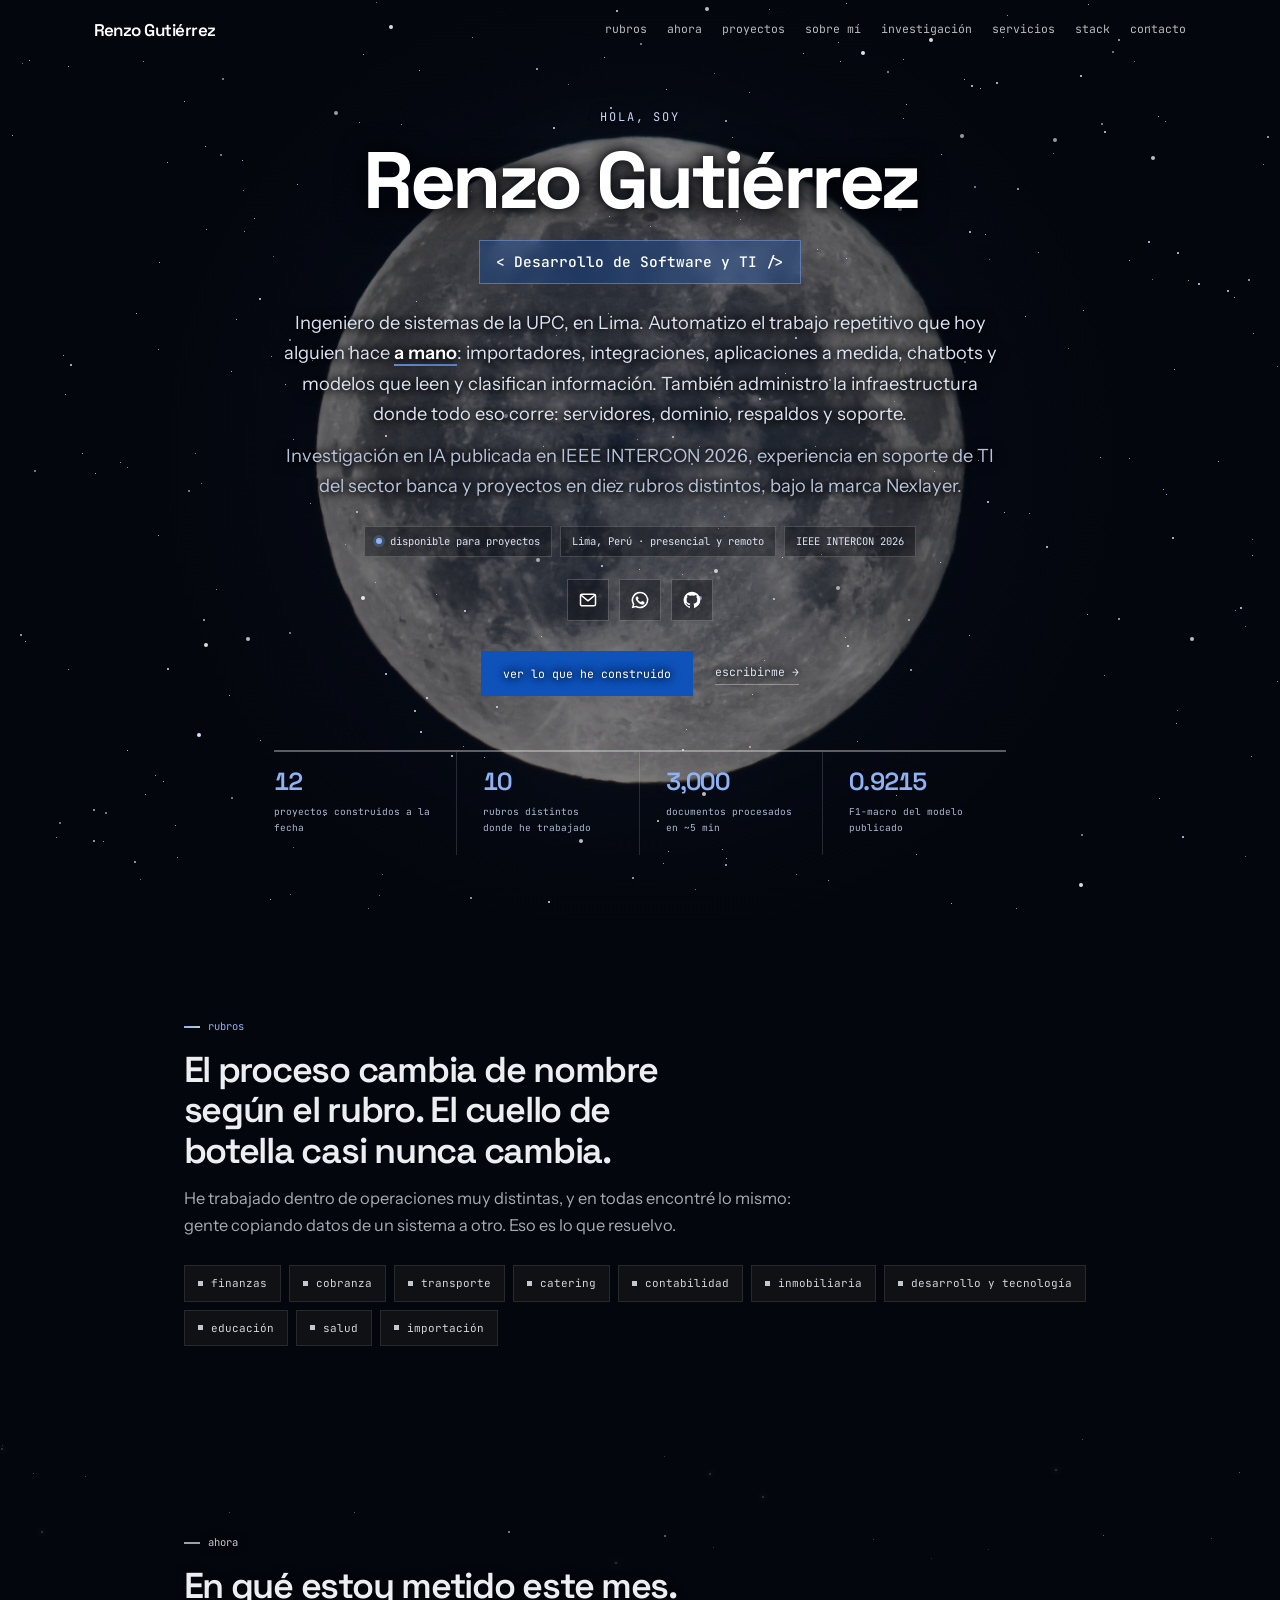
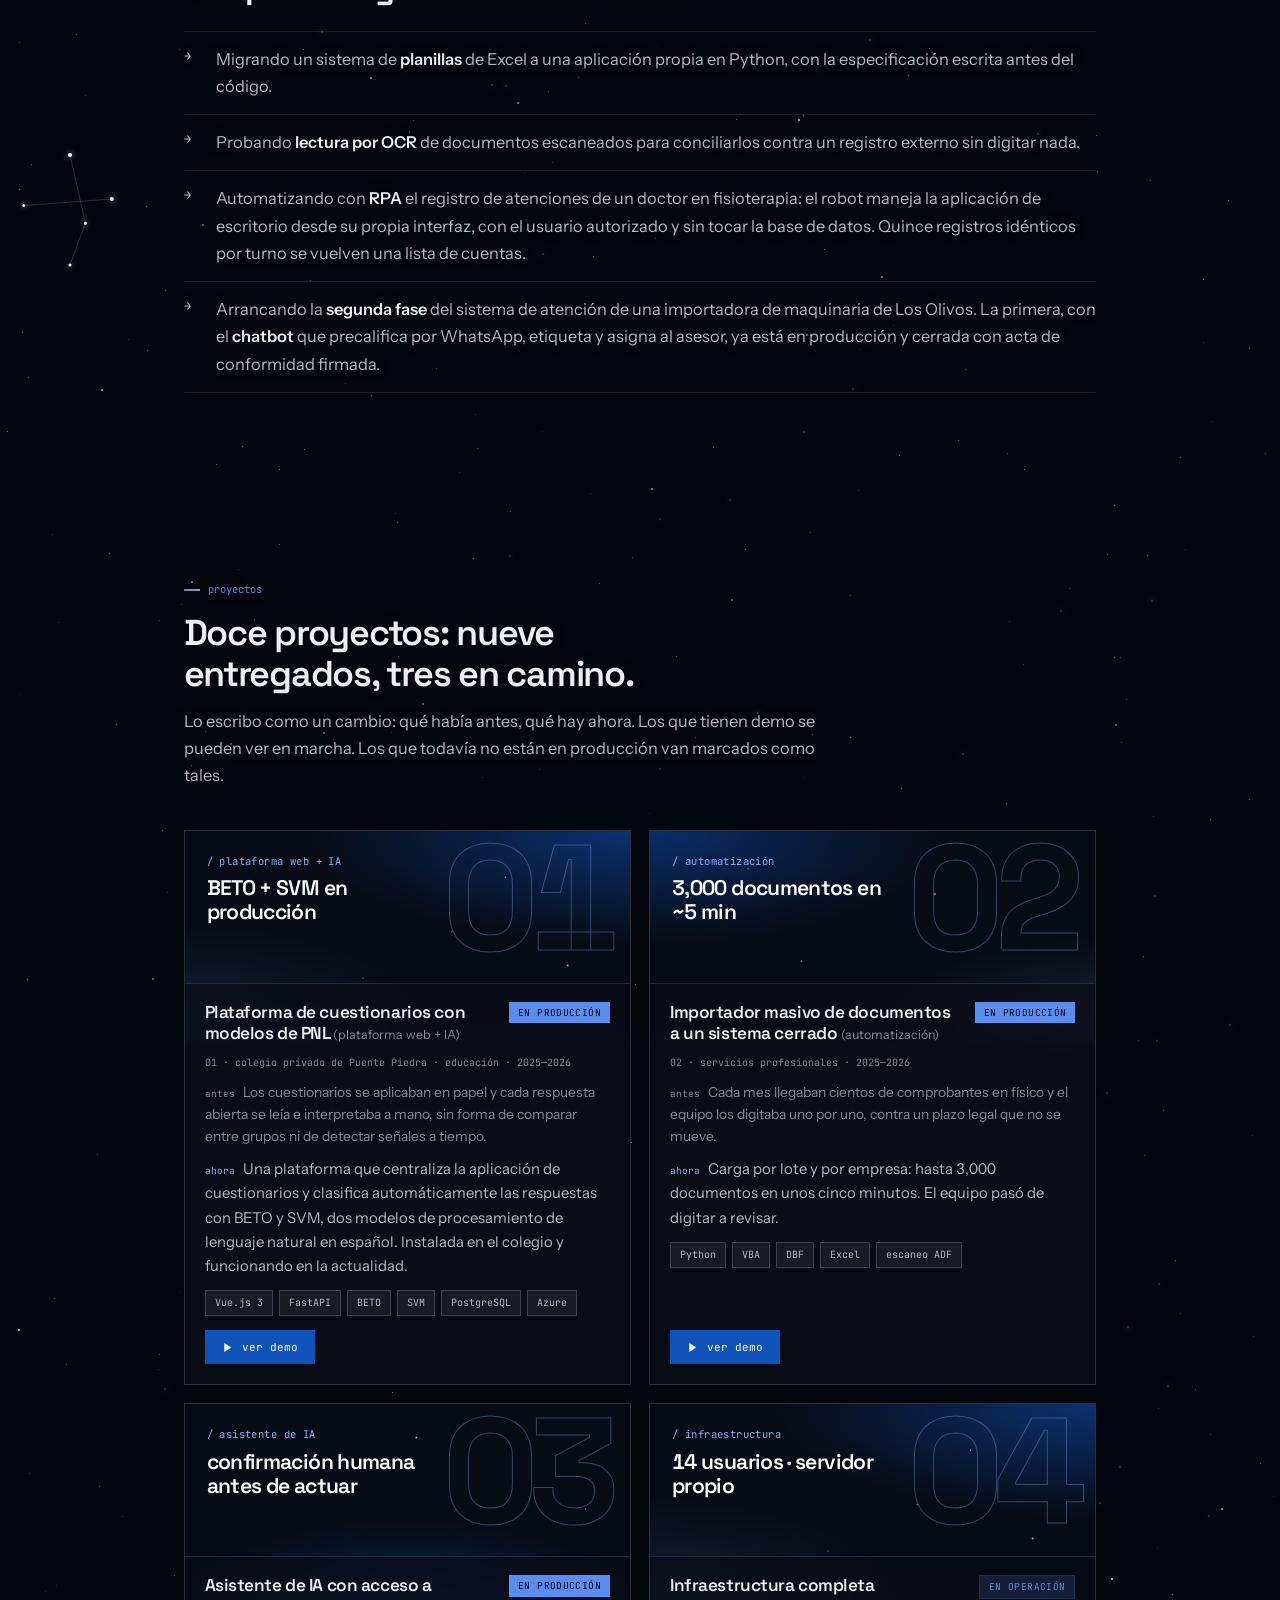
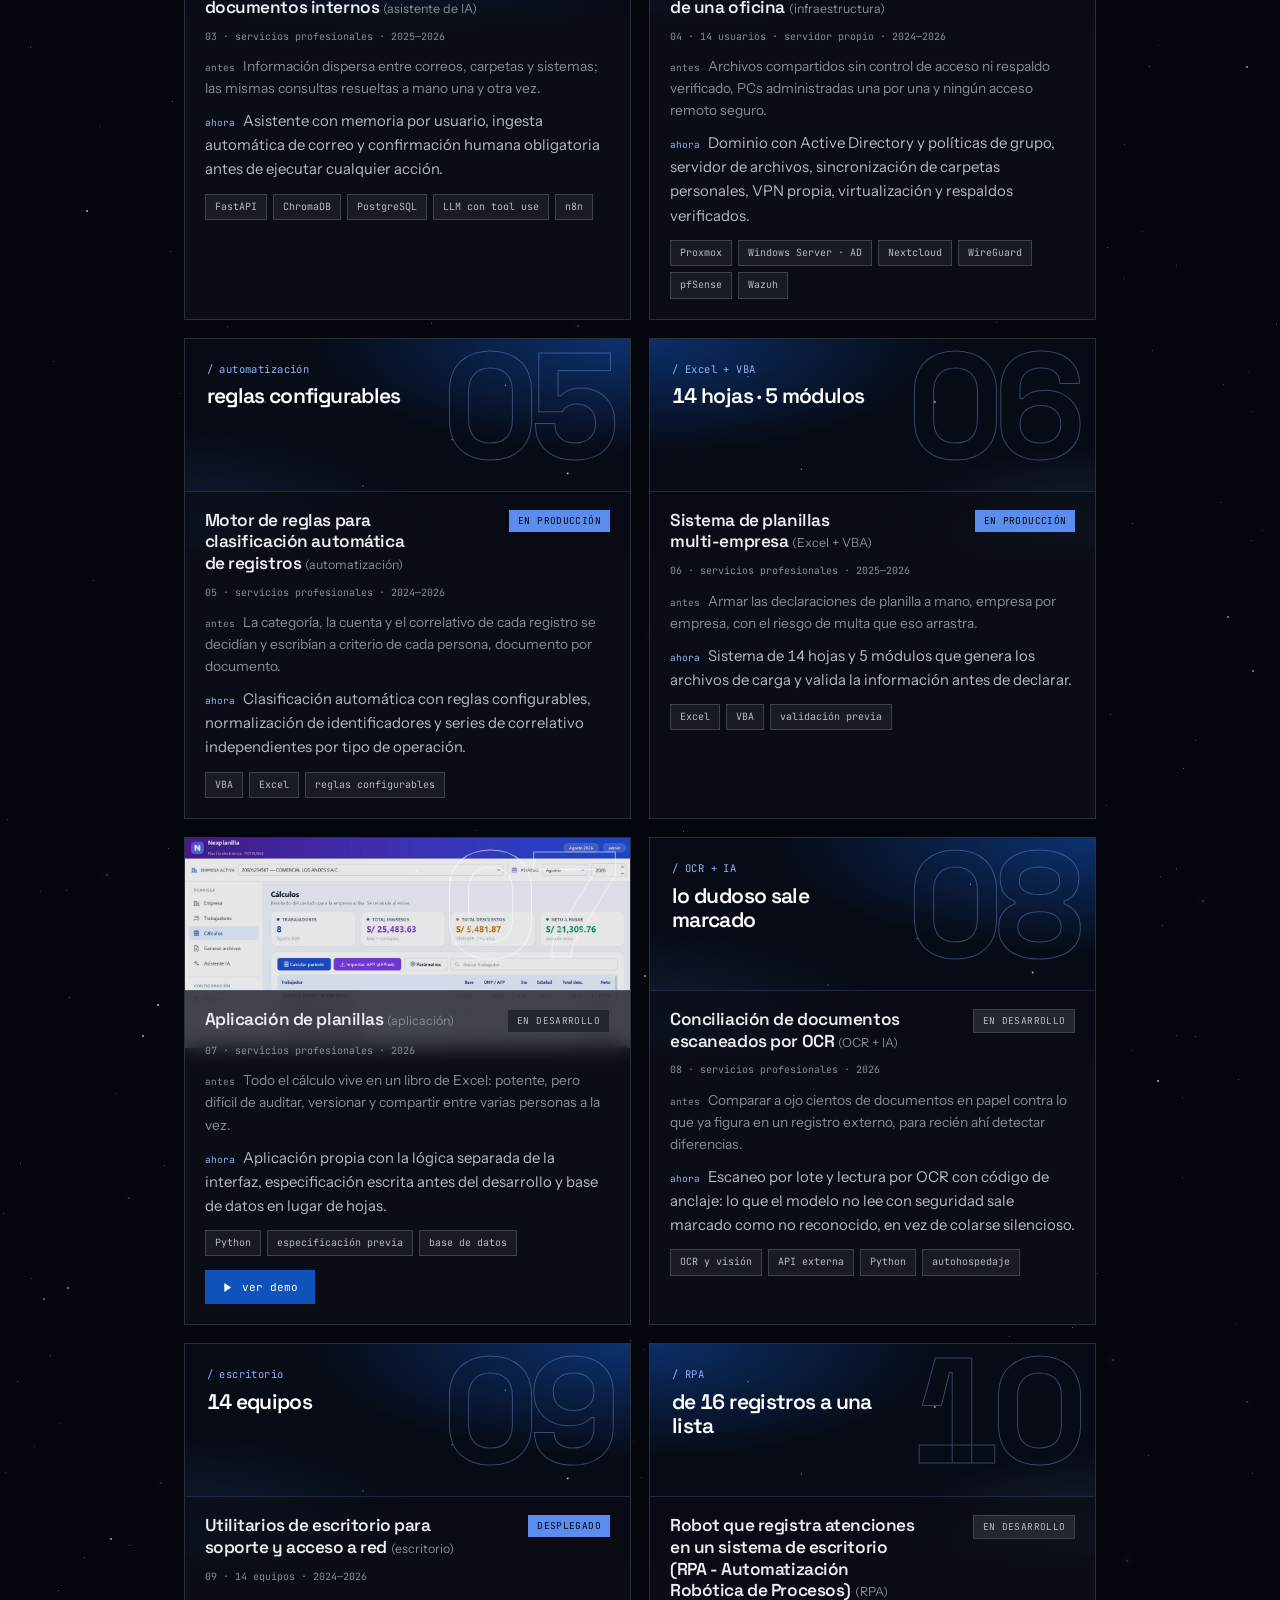
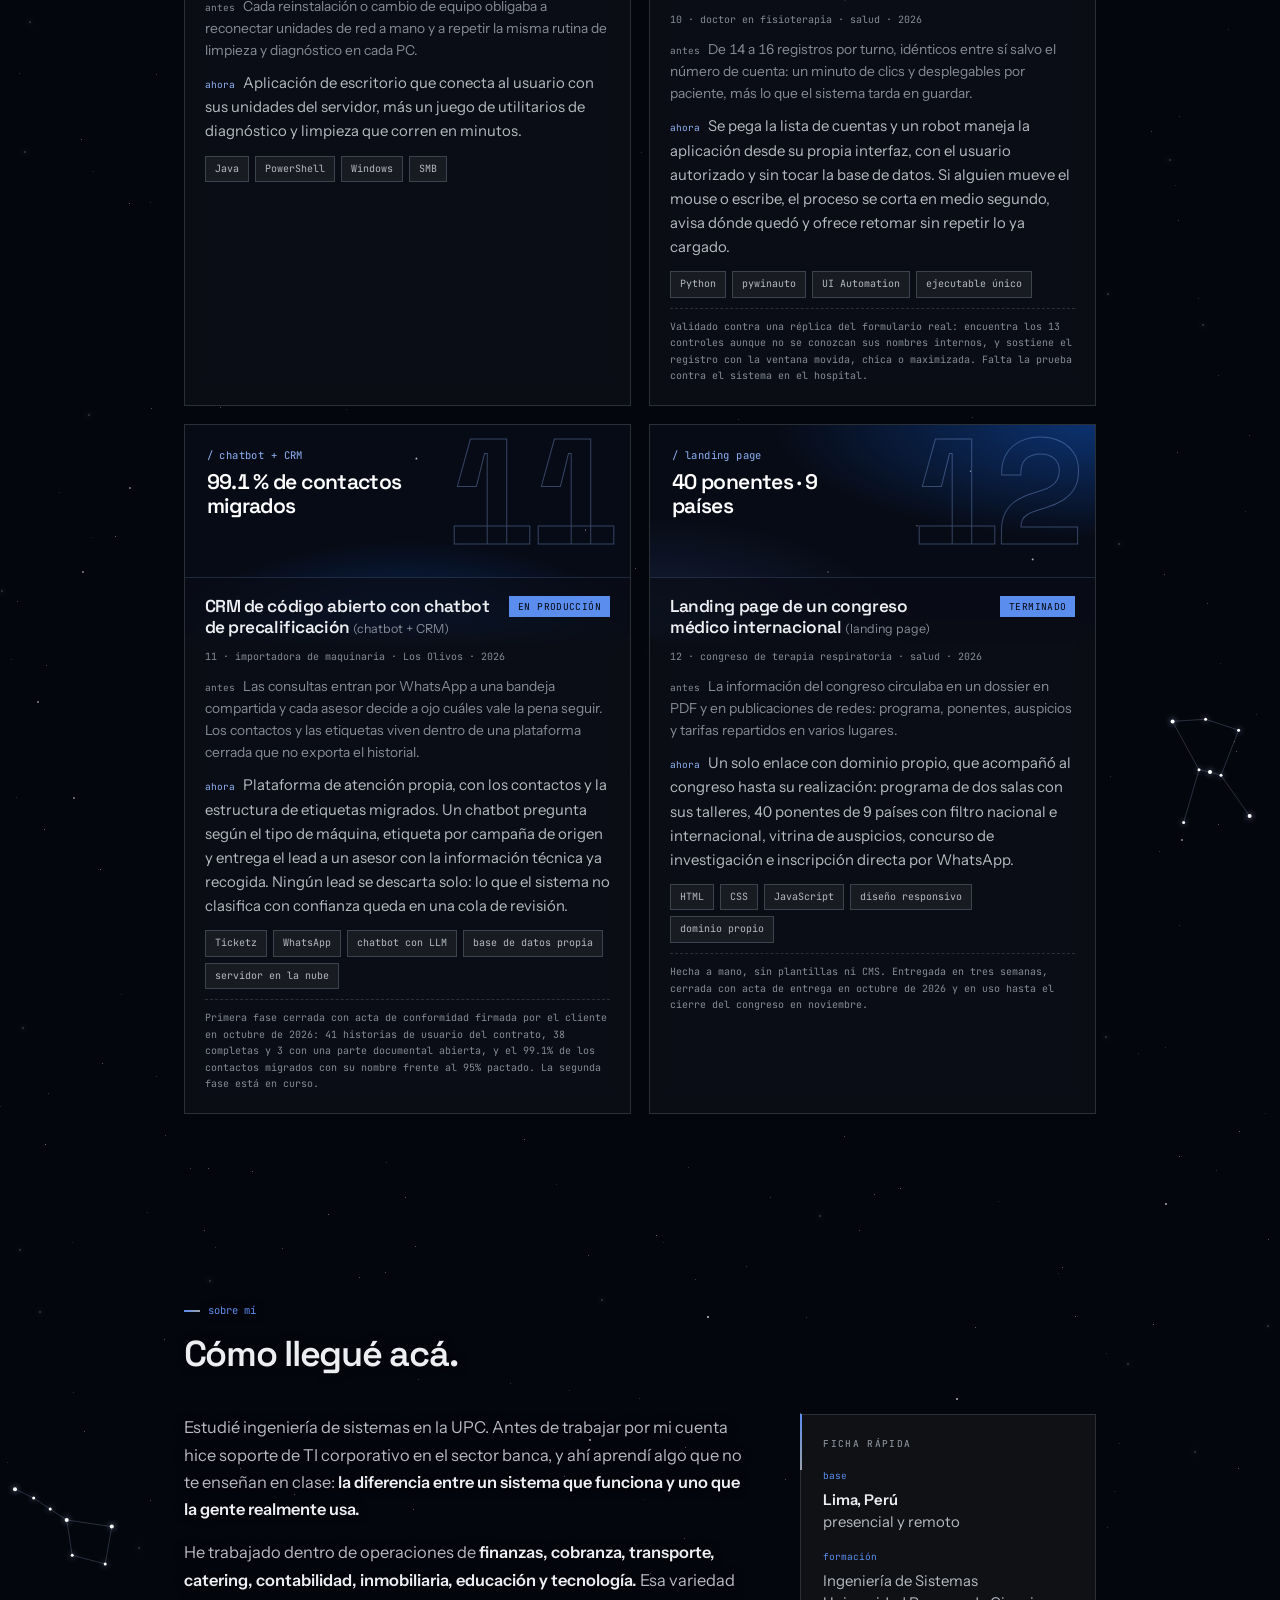
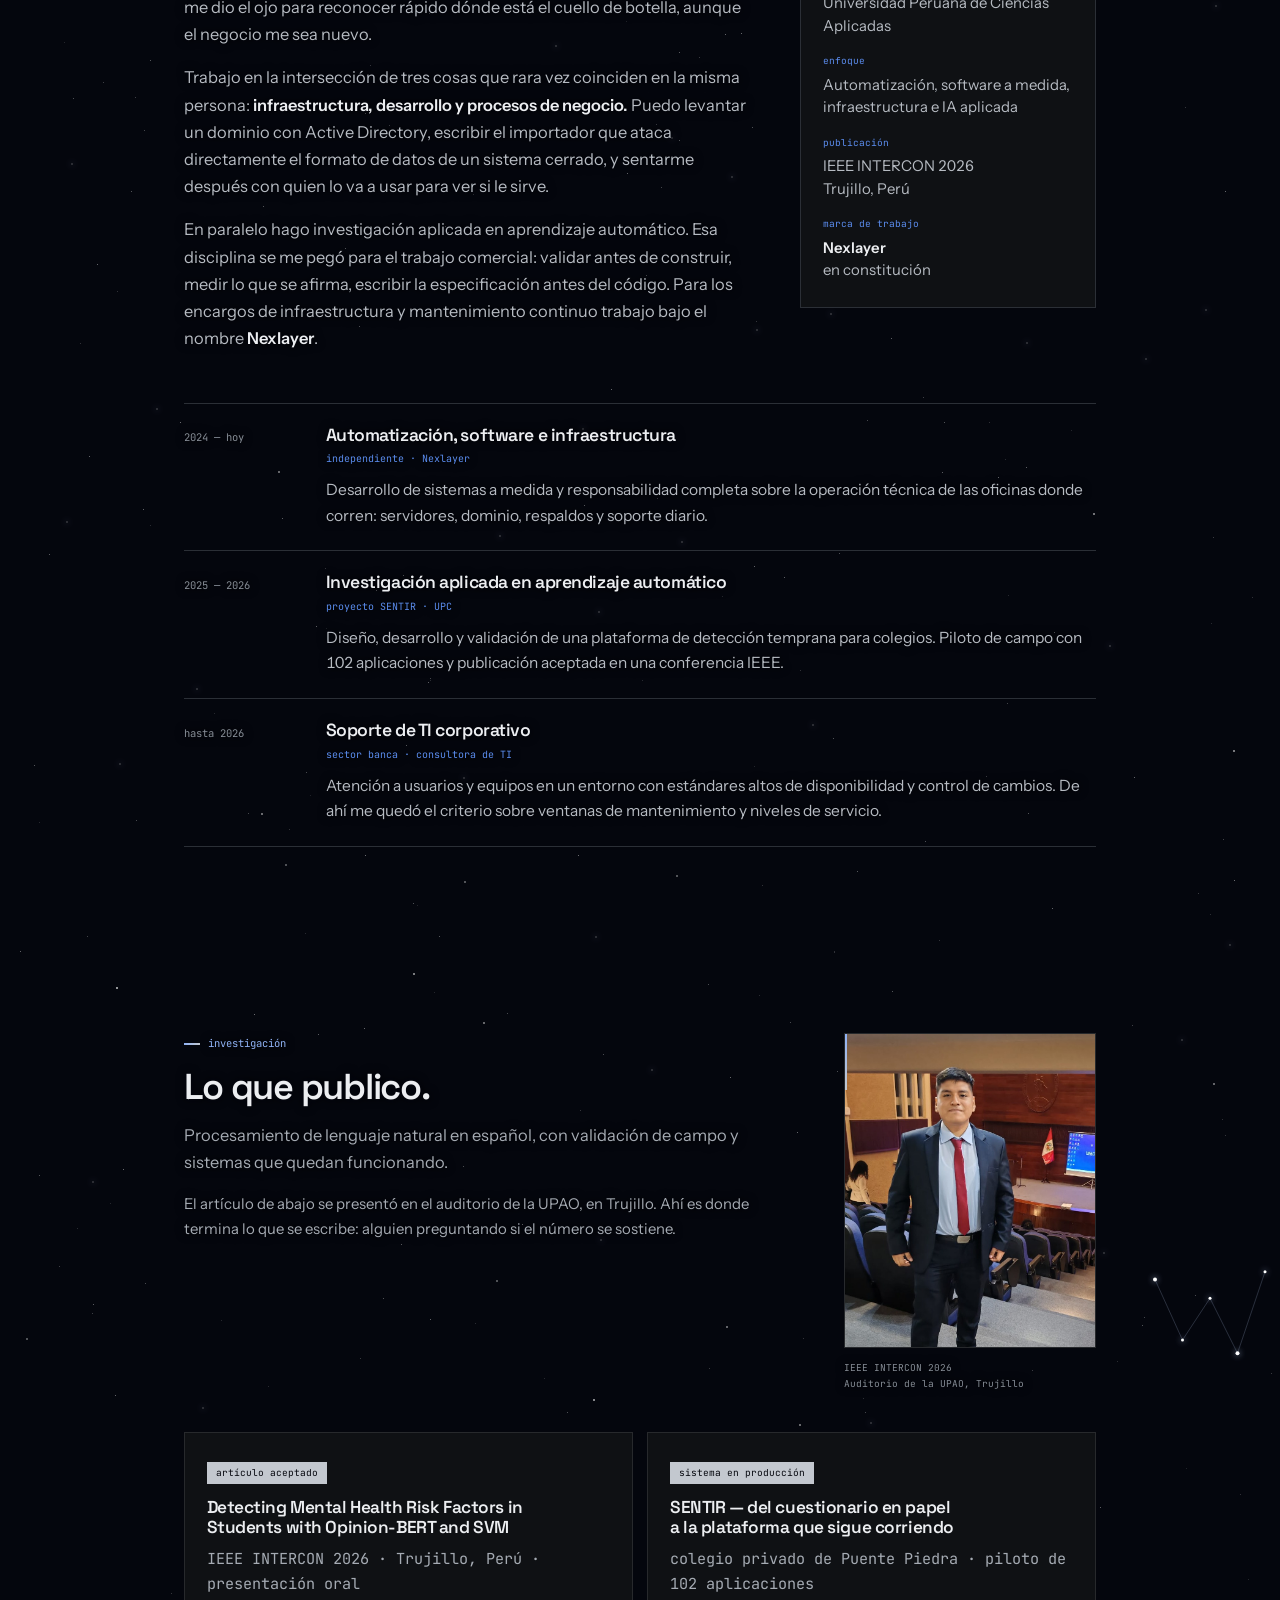
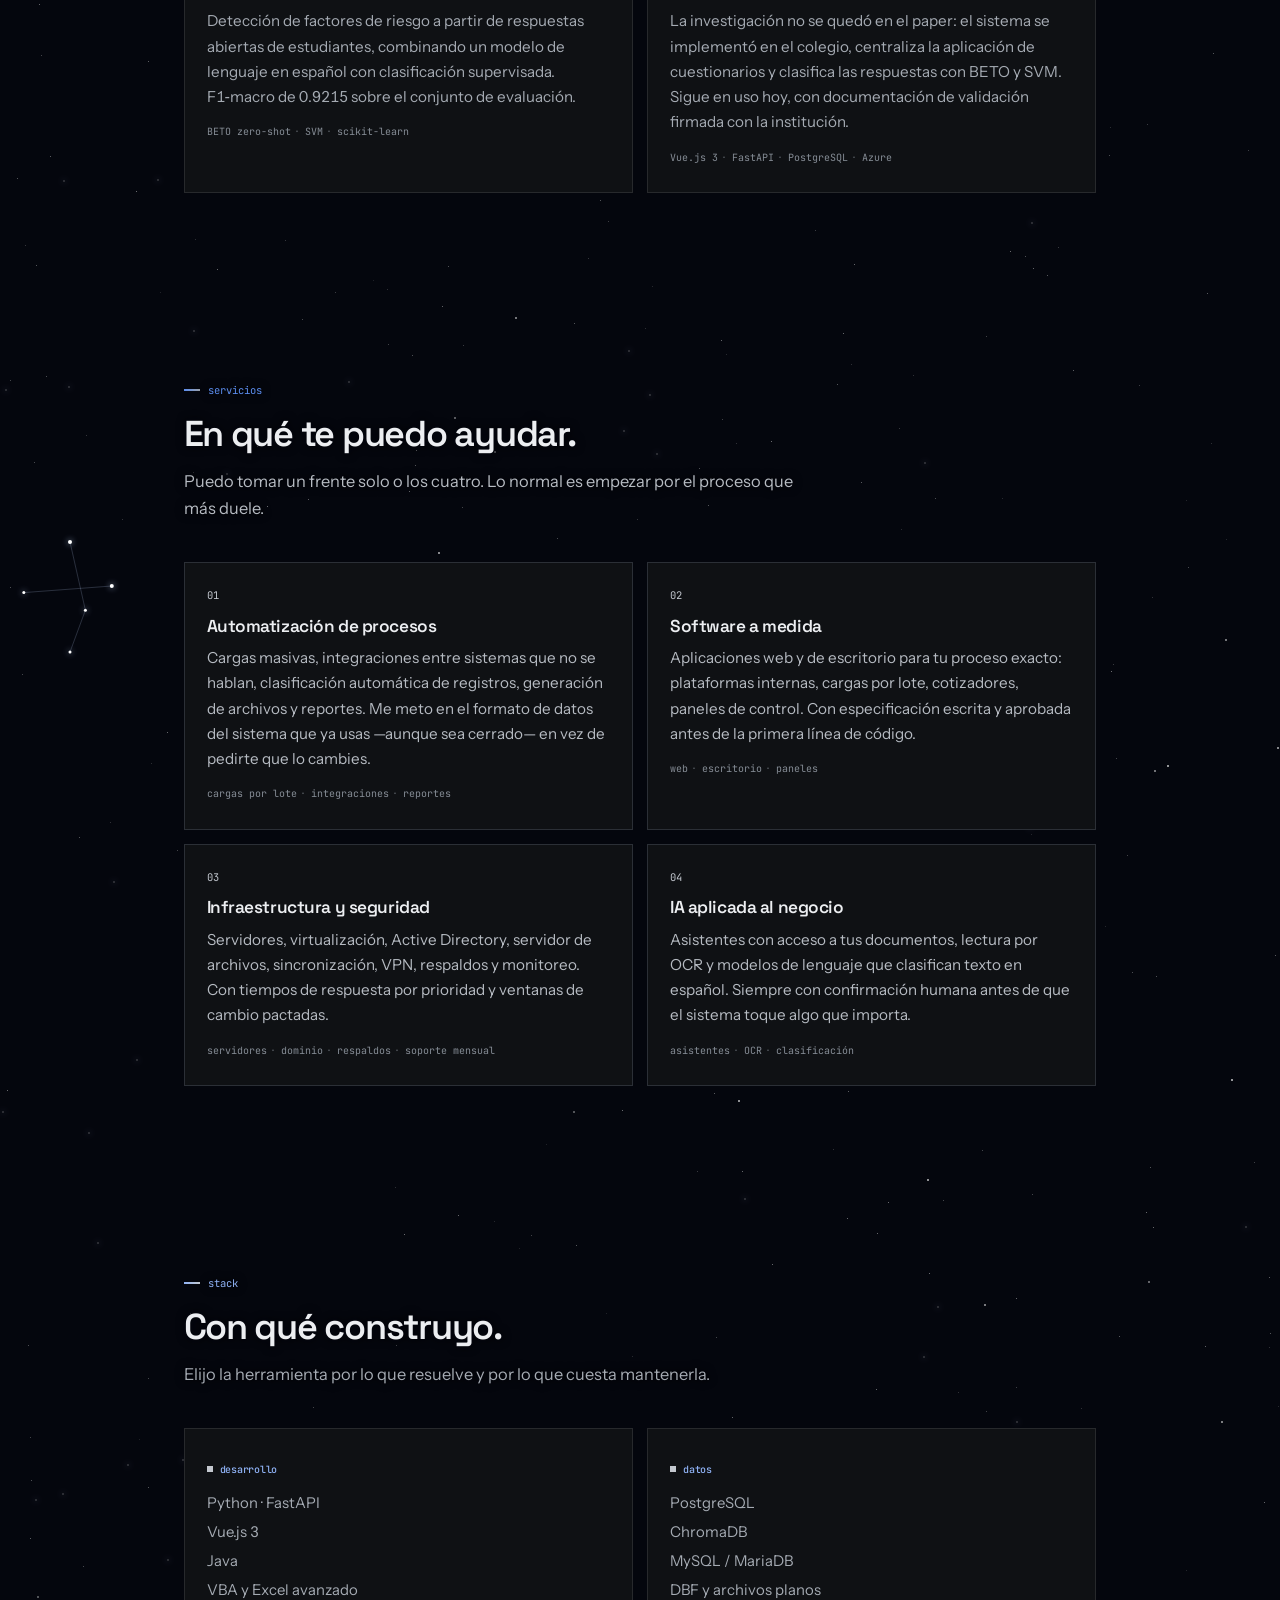
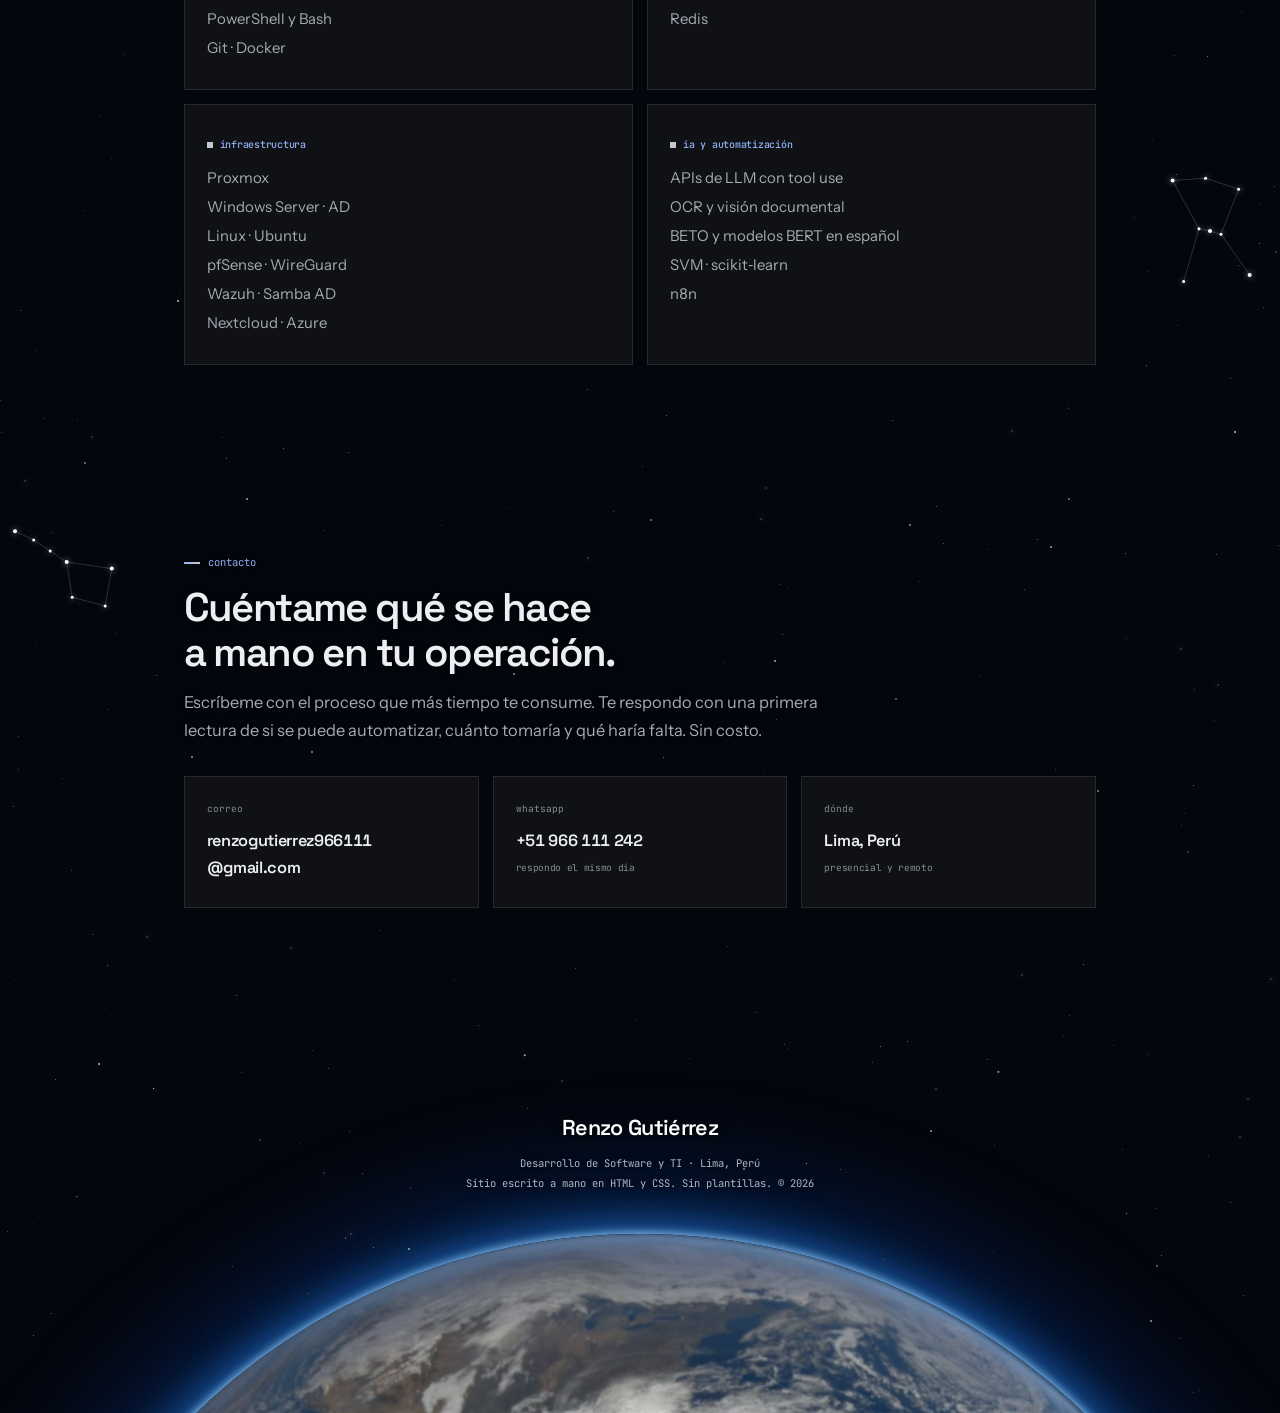
==== index.html @ e2bddafa "Rediseñar el sitio como un viaje de la luna a la Tierra Contenido: - PALAZ pasa a "en producción" (F" ====
<!DOCTYPE html>
<html lang="es-PE">
<head>
<meta charset="UTF-8">
<meta name="viewport" content="width=device-width, initial-scale=1.0">
<title>Renzo Gutiérrez — ingeniero de sistemas</title>
<meta name="description" content="Renzo Gutiérrez, ingeniero de sistemas en Lima. Automatizo procesos, construyo software a medida y administro infraestructura. Experiencia en finanzas, cobranza, transporte, catering, contabilidad, inmobiliaria, educación, salud, importación y tecnología.">
<meta name="author" content="Renzo Gutiérrez">
<meta name="color-scheme" content="dark">
<meta name="theme-color" content="#04060D">

<link rel="icon" href="data:image/svg+xml,%3Csvg xmlns='http://www.w3.org/2000/svg' viewBox='0 0 32 32'%3E%3Crect width='32' height='32' rx='6' fill='%23191B1F'/%3E%3Ctext x='16' y='23' font-family='Helvetica,Arial,sans-serif' font-size='19' font-weight='700' fill='%234FC8F2' text-anchor='middle'%3ER%3C/text%3E%3C/svg%3E">

<link rel="preconnect" href="https://fonts.googleapis.com">
<link rel="preconnect" href="https://fonts.gstatic.com" crossorigin>
<link href="https://fonts.googleapis.com/css2?family=Instrument+Sans:wght@400;500;600&family=JetBrains+Mono:wght@400;500&family=Space+Grotesk:wght@400;500;600;700&display=swap" rel="stylesheet">

<link rel="stylesheet" href="css/estilos.css">
<noscript><link rel="stylesheet" href="css/sin-js.css"></noscript>

<!-- va aquí y sin defer: fija el modo oscuro antes del primer pintado -->
<script src="js/tema.js"></script>
<script src="js/demos.js" defer></script>
<script src="js/sitio.js" defer></script>
</head>
<body>

<!-- ================= barra superior ================= -->
<header class="nav" id="nav">
  <div class="nav-in">
    <a class="nav-name" href="#inicio">Renzo Gutiérrez</a>
    <nav class="nav-links" id="menu" aria-label="Secciones">
      <a href="#rubros">rubros</a>
      <a href="#ahora">ahora</a>
      <a href="#proyectos">proyectos</a>
      <a href="#sobre-mi">sobre mí</a>
      <a href="#investigacion">investigación</a>
      <a href="#servicios">servicios</a>
      <a href="#stack">stack</a>
      <a href="#contacto">contacto</a>
    </nav>
  </div>
</header>

<!-- lluvia de estrellas fugaces sobre toda la página: la llena sitio.js (sección 5) -->
<!-- cielo de fondo con constelaciones, debajo del header: lo dibuja sitio.js (sección 6) -->
<div class="cielo" id="cielo" aria-hidden="true"></div>
<div class="lluvia" id="lluvia" aria-hidden="true"></div>

<main class="main">

    <!-- ================= portada ================= -->
    <section class="hero" id="inicio">
      <!-- estrellas que suben: las dibuja sitio.js (sección 5) -->
      <div class="space space-1" aria-hidden="true"></div>
      <div class="space space-2" aria-hidden="true"></div>
      <div class="space space-3" aria-hidden="true"></div>
      <div class="hero-in">
        <p class="hero-kicker">hola, soy</p>
        <h1>Renzo Gutiérrez</h1>
        <p class="hero-badge">&lt; Desarrollo de Software y TI /&gt;</p>
        <p class="hero-lead">Ingeniero de sistemas de la UPC, en Lima. Automatizo el trabajo repetitivo que hoy alguien hace <b>a mano</b>: importadores, integraciones, aplicaciones a medida, chatbots y modelos que leen y clasifican información. También administro la infraestructura donde todo eso corre: servidores, dominio, respaldos y soporte.</p>
        <p class="hero-lead">Investigación en IA publicada en IEEE INTERCON 2026, experiencia en soporte de TI del sector banca y proyectos en diez rubros distintos, bajo la marca Nexlayer.</p>
        <ul class="hero-meta">
          <li><span class="pulse" aria-hidden="true"></span>disponible para proyectos</li>
          <li>Lima, Perú · presencial y remoto</li>
          <li>IEEE INTERCON 2026</li>
        </ul>
        <div class="hero-icons">
          <a href="mailto:renzogutierrez966111@gmail.com" aria-label="Correo">
            <svg width="20" height="20" viewBox="0 0 24 24" fill="none" stroke="currentColor" stroke-width="1.8" stroke-linejoin="round" aria-hidden="true" focusable="false"><rect x="3" y="5" width="18" height="14" rx="2"/><path d="m3.5 6 8.5 7 8.5-7"/></svg>
          </a>
          <a href="https://wa.me/51966111242" target="_blank" rel="noopener noreferrer" aria-label="WhatsApp">
            <svg width="20" height="20" viewBox="0 0 24 24" fill="currentColor" aria-hidden="true" focusable="false"><path d="M12 2a10 10 0 0 0-8.6 15.1L2 22l5-1.3A10 10 0 1 0 12 2Zm0 18.2a8.2 8.2 0 0 1-4.2-1.2l-.3-.2-3 .8.8-2.9-.2-.3A8.2 8.2 0 1 1 12 20.2Zm4.5-6.1c-.2-.1-1.5-.7-1.7-.8-.2-.1-.4-.1-.6.1l-.8 1c-.1.2-.3.2-.5.1a6.7 6.7 0 0 1-3.3-2.9c-.2-.4.2-.4.7-1.3.1-.2 0-.3 0-.4l-.8-1.8c-.2-.5-.4-.4-.6-.4h-.5a1 1 0 0 0-.7.3 3 3 0 0 0-.9 2.2 5.2 5.2 0 0 0 1.1 2.7 11.8 11.8 0 0 0 4.5 4c1.7.7 2.3.8 3.2.6.5-.1 1.5-.6 1.7-1.2.2-.6.2-1.1.2-1.2-.1-.1-.3-.2-.5-.3Z"/></svg>
          </a>
          <a href="https://github.com/renzzoramos24" target="_blank" rel="noopener noreferrer" aria-label="GitHub">
            <svg width="20" height="20" viewBox="0 0 24 24" fill="currentColor" aria-hidden="true" focusable="false"><path d="M12 2a10 10 0 0 0-3.2 19.5c.5.1.7-.2.7-.5v-1.7c-2.8.6-3.4-1.3-3.4-1.3-.5-1.2-1.1-1.5-1.1-1.5-.9-.6.1-.6.1-.6 1 .1 1.5 1 1.5 1 .9 1.5 2.3 1.1 2.9.8.1-.6.4-1.1.6-1.3-2.2-.3-4.6-1.1-4.6-5a3.9 3.9 0 0 1 1-2.7 3.6 3.6 0 0 1 .1-2.7s.8-.3 2.8 1a9.6 9.6 0 0 1 5 0c1.9-1.3 2.8-1 2.8-1 .5 1.4.2 2.4.1 2.7a3.9 3.9 0 0 1 1 2.7c0 3.9-2.3 4.7-4.6 5 .4.3.7.9.7 1.9V21c0 .3.2.6.7.5A10 10 0 0 0 12 2Z"/></svg>
          </a>
        </div>
        <div class="cta">
          <a class="btn" href="#proyectos">ver lo que he construido</a>
          <a class="lnk" href="#contacto">escribirme →</a>
        </div>
        <div class="stats">
          <div class="stat"><b>12</b><span>proyectos construidos a la fecha</span></div>
          <div class="stat"><b>10</b><span>rubros distintos donde he trabajado</span></div>
          <div class="stat"><b>3,000</b><span>documentos procesados en ~5 min</span></div>
          <div class="stat"><b>0.9215</b><span>F1‑macro del modelo publicado</span></div>
        </div>
      </div>
    </section>

    <!-- ================= rubros ================= -->
    <section class="band" id="rubros">
      <div class="inner">
        <span class="tag">rubros</span>
        <h2 class="h2">El proceso cambia de nombre según el rubro. El cuello de botella casi nunca cambia.</h2>
        <p class="sub">He trabajado dentro de operaciones muy distintas, y en todas encontré lo mismo: gente copiando datos de un sistema a otro. Eso es lo que resuelvo.</p>
        <div class="chips">
          <span>finanzas</span><span>cobranza</span><span>transporte</span><span>catering</span>
          <span>contabilidad</span><span>inmobiliaria</span><span>desarrollo y tecnología</span><span>educación</span><span>salud</span><span>importación</span>
        </div>
      </div>
    </section>

    <!-- ================= ahora ================= -->
    <section class="now" id="ahora">
      <div class="inner">
        <span class="tag">ahora</span>
        <h2 class="h2">En qué estoy metido este mes.</h2>
        <div class="now-list">
          <div class="now-item"><i aria-hidden="true">→</i><p>Migrando un sistema de <b>planillas</b> de Excel a una aplicación propia en Python, con la especificación escrita antes del código.</p></div>
          <div class="now-item"><i aria-hidden="true">→</i><p>Probando <b>lectura por OCR</b> de documentos escaneados para conciliarlos contra un registro externo sin digitar nada.</p></div>
          <div class="now-item"><i aria-hidden="true">→</i><p>Automatizando con <b>RPA</b> el registro de atenciones de un doctor en fisioterapia: el robot maneja la aplicación de escritorio desde su propia interfaz, con el usuario autorizado y sin tocar la base de datos. Quince registros idénticos por turno se vuelven una lista de cuentas.</p></div>
          <div class="now-item"><i aria-hidden="true">→</i><p>Arrancando la <b>segunda fase</b> del sistema de atención de una importadora de maquinaria de Los Olivos. La primera, con el <b>chatbot</b> que precalifica por WhatsApp, etiqueta y asigna al asesor, ya está en producción y cerrada con acta de conformidad firmada.</p></div>
        </div>
      </div>
    </section>

    <!-- ================= proyectos ================= -->
    <section id="proyectos">
      <div class="inner">
        <div class="sec-top">
          <span class="tag">proyectos</span>
          <h2 class="h2">Doce proyectos: nueve entregados, tres en camino.</h2>
          <p class="sub">Lo escribo como un cambio: qué había antes, qué hay ahora. Los que tienen demo se pueden ver en marcha. Los que todavía no están en producción van marcados como tales.</p>
        </div>

        <div class="works">

          <article class="work rv">
            <div class="w-cover" aria-hidden="true">
              <span class="w-num">01</span>
              <span class="w-kind">/ plataforma web + IA</span>
              <span class="w-dato">BETO + SVM en producción</span>
            </div>
            <div class="w-panel">
              <div class="w-line"><h3>Plataforma de cuestionarios con modelos de PNL <small>(plataforma web + IA)</small></h3><span class="state s-live">en producción</span></div>
              <p class="w-meta">01 · colegio privado de Puente Piedra · educación · 2025—2026</p>
              <p class="w-antes"><em>antes</em>Los cuestionarios se aplicaban en papel y cada respuesta abierta se leía e interpretaba a mano, sin forma de comparar entre grupos ni de detectar señales a tiempo.</p>
              <p class="w-desc">Una plataforma que centraliza la aplicación de cuestionarios y clasifica automáticamente las respuestas con BETO y SVM, dos modelos de procesamiento de lenguaje natural en español. Instalada en el colegio y funcionando en la actualidad.</p>
              <ul class="w-stack"><li>Vue.js 3</li><li>FastAPI</li><li>BETO</li><li>SVM</li><li>PostgreSQL</li><li>Azure</li></ul>
              <div class="w-acts">
                <button class="demo-btn js-demo" data-demo="colegio" type="button" aria-haspopup="dialog">
                  <svg width="11" height="11" viewBox="0 0 12 12" fill="currentColor" aria-hidden="true" focusable="false"><path d="M2.5 1.2 10 6l-7.5 4.8V1.2Z"/></svg> ver demo
                </button>
              </div>
            </div>
          </article>

          <article class="work rv">
            <div class="w-cover" aria-hidden="true">
              <span class="w-num">02</span>
              <span class="w-kind">/ automatización</span>
              <span class="w-dato">3,000 documentos en ~5 min</span>
            </div>
            <div class="w-panel">
              <div class="w-line"><h3>Importador masivo de documentos a un sistema cerrado <small>(automatización)</small></h3><span class="state s-live">en producción</span></div>
              <p class="w-meta">02 · servicios profesionales · 2025—2026</p>
              <p class="w-antes"><em>antes</em>Cada mes llegaban cientos de comprobantes en físico y el equipo los digitaba uno por uno, contra un plazo legal que no se mueve.</p>
              <p class="w-desc">Carga por lote y por empresa: hasta 3,000 documentos en unos cinco minutos. El equipo pasó de digitar a revisar.</p>
              <ul class="w-stack"><li>Python</li><li>VBA</li><li>DBF</li><li>Excel</li><li>escaneo ADF</li></ul>
              <div class="w-acts">
                <button class="demo-btn js-demo" data-demo="importador" type="button" aria-haspopup="dialog">
                  <svg width="11" height="11" viewBox="0 0 12 12" fill="currentColor" aria-hidden="true" focusable="false"><path d="M2.5 1.2 10 6l-7.5 4.8V1.2Z"/></svg> ver demo
                </button>
              </div>
            </div>
          </article>

          <article class="work rv">
            <div class="w-cover" aria-hidden="true">
              <span class="w-num">03</span>
              <span class="w-kind">/ asistente de IA</span>
              <span class="w-dato">confirmación humana antes de actuar</span>
            </div>
            <div class="w-panel">
              <div class="w-line"><h3>Asistente de IA con acceso a documentos internos <small>(asistente de IA)</small></h3><span class="state s-live">en producción</span></div>
              <p class="w-meta">03 · servicios profesionales · 2025—2026</p>
              <p class="w-antes"><em>antes</em>Información dispersa entre correos, carpetas y sistemas; las mismas consultas resueltas a mano una y otra vez.</p>
              <p class="w-desc">Asistente con memoria por usuario, ingesta automática de correo y confirmación humana obligatoria antes de ejecutar cualquier acción.</p>
              <ul class="w-stack"><li>FastAPI</li><li>ChromaDB</li><li>PostgreSQL</li><li>LLM con tool use</li><li>n8n</li></ul>
            </div>
          </article>

          <article class="work rv">
            <div class="w-cover" aria-hidden="true">
              <span class="w-num">04</span>
              <span class="w-kind">/ infraestructura</span>
              <span class="w-dato">14 usuarios · servidor propio</span>
            </div>
            <div class="w-panel">
              <div class="w-line"><h3>Infraestructura completa de una oficina <small>(infraestructura)</small></h3><span class="state s-run">en operación</span></div>
              <p class="w-meta">04 · 14 usuarios · servidor propio · 2024—2026</p>
              <p class="w-antes"><em>antes</em>Archivos compartidos sin control de acceso ni respaldo verificado, PCs administradas una por una y ningún acceso remoto seguro.</p>
              <p class="w-desc">Dominio con Active Directory y políticas de grupo, servidor de archivos, sincronización de carpetas personales, VPN propia, virtualización y respaldos verificados.</p>
              <ul class="w-stack"><li>Proxmox</li><li>Windows Server · AD</li><li>Nextcloud</li><li>WireGuard</li><li>pfSense</li><li>Wazuh</li></ul>
            </div>
          </article>

          <article class="work rv">
            <div class="w-cover" aria-hidden="true">
              <span class="w-num">05</span>
              <span class="w-kind">/ automatización</span>
              <span class="w-dato">reglas configurables</span>
            </div>
            <div class="w-panel">
              <div class="w-line"><h3>Motor de reglas para clasificación automática de registros <small>(automatización)</small></h3><span class="state s-live">en producción</span></div>
              <p class="w-meta">05 · servicios profesionales · 2024—2026</p>
              <p class="w-antes"><em>antes</em>La categoría, la cuenta y el correlativo de cada registro se decidían y escribían a criterio de cada persona, documento por documento.</p>
              <p class="w-desc">Clasificación automática con reglas configurables, normalización de identificadores y series de correlativo independientes por tipo de operación.</p>
              <ul class="w-stack"><li>VBA</li><li>Excel</li><li>reglas configurables</li></ul>
            </div>
          </article>

          <article class="work rv">
            <div class="w-cover" aria-hidden="true">
              <span class="w-num">06</span>
              <span class="w-kind">/ Excel + VBA</span>
              <span class="w-dato">14 hojas · 5 módulos</span>
            </div>
            <div class="w-panel">
              <div class="w-line"><h3>Sistema de planillas multi‑empresa <small>(Excel + VBA)</small></h3><span class="state s-live">en producción</span></div>
              <p class="w-meta">06 · servicios profesionales · 2025—2026</p>
              <p class="w-antes"><em>antes</em>Armar las declaraciones de planilla a mano, empresa por empresa, con el riesgo de multa que eso arrastra.</p>
              <p class="w-desc">Sistema de 14 hojas y 5 módulos que genera los archivos de carga y valida la información antes de declarar.</p>
              <ul class="w-stack"><li>Excel</li><li>VBA</li><li>validación previa</li></ul>
            </div>
          </article>

          <article class="work rv">
            <div class="w-cover w-foto" aria-hidden="true">
              <img src="demos/nexplanilla-calculos.jpg" alt="" loading="lazy" decoding="async">
              <span class="w-num">07</span>
            </div>
            <div class="w-panel">
              <div class="w-line"><h3>Aplicación de planillas <small>(aplicación)</small></h3><span class="state s-wip">en desarrollo</span></div>
              <p class="w-meta">07 · servicios profesionales · 2026</p>
              <p class="w-antes"><em>antes</em>Todo el cálculo vive en un libro de Excel: potente, pero difícil de auditar, versionar y compartir entre varias personas a la vez.</p>
              <p class="w-desc">Aplicación propia con la lógica separada de la interfaz, especificación escrita antes del desarrollo y base de datos en lugar de hojas.</p>
              <ul class="w-stack"><li>Python</li><li>especificación previa</li><li>base de datos</li></ul>
              <div class="w-acts">
                <button class="demo-btn js-demo" data-demo="planillas-app" type="button" aria-haspopup="dialog">
                  <svg width="11" height="11" viewBox="0 0 12 12" fill="currentColor" aria-hidden="true" focusable="false"><path d="M2.5 1.2 10 6l-7.5 4.8V1.2Z"/></svg> ver demo
                </button>
              </div>
            </div>
          </article>

          <article class="work rv">
            <div class="w-cover" aria-hidden="true">
              <span class="w-num">08</span>
              <span class="w-kind">/ OCR + IA</span>
              <span class="w-dato">lo dudoso sale marcado</span>
            </div>
            <div class="w-panel">
              <div class="w-line"><h3>Conciliación de documentos escaneados por OCR <small>(OCR + IA)</small></h3><span class="state s-wip">en desarrollo</span></div>
              <p class="w-meta">08 · servicios profesionales · 2026</p>
              <p class="w-antes"><em>antes</em>Comparar a ojo cientos de documentos en papel contra lo que ya figura en un registro externo, para recién ahí detectar diferencias.</p>
              <p class="w-desc">Escaneo por lote y lectura por OCR con código de anclaje: lo que el modelo no lee con seguridad sale marcado como no reconocido, en vez de colarse silencioso.</p>
              <ul class="w-stack"><li>OCR y visión</li><li>API externa</li><li>Python</li><li>autohospedaje</li></ul>
            </div>
          </article>

          <article class="work rv">
            <div class="w-cover" aria-hidden="true">
              <span class="w-num">09</span>
              <span class="w-kind">/ escritorio</span>
              <span class="w-dato">14 equipos</span>
            </div>
            <div class="w-panel">
              <div class="w-line"><h3>Utilitarios de escritorio para soporte y acceso a red <small>(escritorio)</small></h3><span class="state s-live">desplegado</span></div>
              <p class="w-meta">09 · 14 equipos · 2024—2026</p>
              <p class="w-antes"><em>antes</em>Cada reinstalación o cambio de equipo obligaba a reconectar unidades de red a mano y a repetir la misma rutina de limpieza y diagnóstico en cada PC.</p>
              <p class="w-desc">Aplicación de escritorio que conecta al usuario con sus unidades del servidor, más un juego de utilitarios de diagnóstico y limpieza que corren en minutos.</p>
              <ul class="w-stack"><li>Java</li><li>PowerShell</li><li>Windows</li><li>SMB</li></ul>
            </div>
          </article>

          <article class="work rv">
            <div class="w-cover" aria-hidden="true">
              <span class="w-num">10</span>
              <span class="w-kind">/ RPA</span>
              <span class="w-dato">de 16 registros a una lista</span>
            </div>
            <div class="w-panel">
              <div class="w-line"><h3>Robot que registra atenciones en un sistema de escritorio (RPA - Automatización Robótica de Procesos) <small>(RPA)</small></h3><span class="state s-wip">en desarrollo</span></div>
              <p class="w-meta">10 · doctor en fisioterapia · salud · 2026</p>
              <p class="w-antes"><em>antes</em>De 14 a 16 registros por turno, idénticos entre sí salvo el número de cuenta: un minuto de clics y desplegables por paciente, más lo que el sistema tarda en guardar.</p>
              <p class="w-desc">Se pega la lista de cuentas y un robot maneja la aplicación desde su propia interfaz, con el usuario autorizado y sin tocar la base de datos. Si alguien mueve el mouse o escribe, el proceso se corta en medio segundo, avisa dónde quedó y ofrece retomar sin repetir lo ya cargado.</p>
              <ul class="w-stack"><li>Python</li><li>pywinauto</li><li>UI Automation</li><li>ejecutable único</li></ul>
              <p class="w-nota">Validado contra una réplica del formulario real: encuentra los 13 controles aunque no se conozcan sus nombres internos, y sostiene el registro con la ventana movida, chica o maximizada. Falta la prueba contra el sistema en el hospital.</p>
            </div>
          </article>

          <article class="work rv">
            <div class="w-cover" aria-hidden="true">
              <span class="w-num">11</span>
              <span class="w-kind">/ chatbot + CRM</span>
              <span class="w-dato">99.1 % de contactos migrados</span>
            </div>
            <div class="w-panel">
              <div class="w-line"><h3>CRM de código abierto con chatbot de precalificación <small>(chatbot + CRM)</small></h3><span class="state s-live">en producción</span></div>
              <p class="w-meta">11 · importadora de maquinaria · Los Olivos · 2026</p>
              <p class="w-antes"><em>antes</em>Las consultas entran por WhatsApp a una bandeja compartida y cada asesor decide a ojo cuáles vale la pena seguir. Los contactos y las etiquetas viven dentro de una plataforma cerrada que no exporta el historial.</p>
              <p class="w-desc">Plataforma de atención propia, con los contactos y la estructura de etiquetas migrados. Un chatbot pregunta según el tipo de máquina, etiqueta por campaña de origen y entrega el lead a un asesor con la información técnica ya recogida. Ningún lead se descarta solo: lo que el sistema no clasifica con confianza queda en una cola de revisión.</p>
              <ul class="w-stack"><li>Ticketz</li><li>WhatsApp</li><li>chatbot con LLM</li><li>base de datos propia</li><li>servidor en la nube</li></ul>
              <p class="w-nota">Primera fase cerrada con acta de conformidad firmada por el cliente en octubre de 2026: 41 historias de usuario del contrato, 38 completas y 3 con una parte documental abierta, y el 99.1% de los contactos migrados con su nombre frente al 95% pactado. La segunda fase está en curso.</p>
            </div>
          </article>

          <article class="work rv">
            <div class="w-cover" aria-hidden="true">
              <span class="w-num">12</span>
              <span class="w-kind">/ landing page</span>
              <span class="w-dato">40 ponentes · 9 países</span>
            </div>
            <div class="w-panel">
              <div class="w-line"><h3>Landing page de un congreso médico internacional <small>(landing page)</small></h3><span class="state s-live">terminado</span></div>
              <p class="w-meta">12 · congreso de terapia respiratoria · salud · 2026</p>
              <p class="w-antes"><em>antes</em>La información del congreso circulaba en un dossier en PDF y en publicaciones de redes: programa, ponentes, auspicios y tarifas repartidos en varios lugares.</p>
              <p class="w-desc">Un solo enlace con dominio propio, que acompañó al congreso hasta su realización: programa de dos salas con sus talleres, 40 ponentes de 9 países con filtro nacional e internacional, vitrina de auspicios, concurso de investigación e inscripción directa por WhatsApp.</p>
              <ul class="w-stack"><li>HTML</li><li>CSS</li><li>JavaScript</li><li>diseño responsivo</li><li>dominio propio</li></ul>
              <p class="w-nota">Hecha a mano, sin plantillas ni CMS. Entregada en tres semanas, cerrada con acta de entrega en octubre de 2026 y en uso hasta el cierre del congreso en noviembre.</p>
            </div>
          </article>

        </div>
      </div>
    </section>

    <!-- ================= sobre mí ================= -->
    <section id="sobre-mi">
      <div class="inner">
        <div class="sec-top">
          <span class="tag">sobre mí</span>
          <h2 class="h2">Cómo llegué acá.</h2>
        </div>

        <div class="about-grid about">
          <div>
            <p>Estudié ingeniería de sistemas en la UPC. Antes de trabajar por mi cuenta hice soporte de TI corporativo en el sector banca, y ahí aprendí algo que no te enseñan en clase: <strong>la diferencia entre un sistema que funciona y uno que la gente realmente usa.</strong></p>
            <p>He trabajado dentro de operaciones de <strong>finanzas, cobranza, transporte, catering, contabilidad, inmobiliaria, educación y tecnología.</strong> Esa variedad me dio el ojo para reconocer rápido dónde está el cuello de botella, aunque el negocio me sea nuevo.</p>
            <p>Trabajo en la intersección de tres cosas que rara vez coinciden en la misma persona: <strong>infraestructura, desarrollo y procesos de negocio.</strong> Puedo levantar un dominio con Active Directory, escribir el importador que ataca directamente el formato de datos de un sistema cerrado, y sentarme después con quien lo va a usar para ver si le sirve.</p>
            <p>En paralelo hago investigación aplicada en aprendizaje automático. Esa disciplina se me pegó para el trabajo comercial: validar antes de construir, medir lo que se afirma, escribir la especificación antes del código. Para los encargos de infraestructura y mantenimiento continuo trabajo bajo el nombre <strong>Nexlayer</strong>.</p>
          </div>

          <div class="aside-col">
            <div class="ficha">
              <h3>ficha rápida</h3>
              <dl>
                <dt>base</dt>
                <dd><b>Lima, Perú</b><br>presencial y remoto</dd>
                <dt>formación</dt>
                <dd>Ingeniería de Sistemas<br>Universidad Peruana de Ciencias Aplicadas</dd>
                <dt>enfoque</dt>
                <dd>Automatización, software a medida, infraestructura e IA aplicada</dd>
                <dt>publicación</dt>
                <dd>IEEE INTERCON 2026<br>Trujillo, Perú</dd>
                <dt>marca de trabajo</dt>
                <dd><b>Nexlayer</b><br>en constitución</dd>
              </dl>
            </div>
          </div>
        </div>

        <div class="timeline">
          <article class="job">
            <div class="when">2024 — hoy</div>
            <div>
              <h3>Automatización, software e infraestructura</h3>
              <span class="where">independiente · Nexlayer</span>
              <p>Desarrollo de sistemas a medida y responsabilidad completa sobre la operación técnica de las oficinas donde corren: servidores, dominio, respaldos y soporte diario.</p>
            </div>
          </article>
          <article class="job">
            <div class="when">2025 — 2026</div>
            <div>
              <h3>Investigación aplicada en aprendizaje automático</h3>
              <span class="where">proyecto SENTIR · UPC</span>
              <p>Diseño, desarrollo y validación de una plataforma de detección temprana para colegios. Piloto de campo con 102 aplicaciones y publicación aceptada en una conferencia IEEE.</p>
            </div>
          </article>
          <article class="job">
            <div class="when">hasta 2026</div>
            <div>
              <h3>Soporte de TI corporativo</h3>
              <span class="where">sector banca · consultora de TI</span>
              <p>Atención a usuarios y equipos en un entorno con estándares altos de disponibilidad y control de cambios. De ahí me quedó el criterio sobre ventanas de mantenimiento y niveles de servicio.</p>
            </div>
          </article>
        </div>
      </div>
    </section>

    <!-- ================= investigación ================= -->
    <section class="band" id="investigacion">
      <div class="inner">
        <div class="sec-top pub-lead">
          <div>
            <span class="tag">investigación</span>
            <h2 class="h2">Lo que publico.</h2>
            <p class="sub">Procesamiento de lenguaje natural en español, con validación de campo y sistemas que quedan funcionando.</p>
            <p class="sub pub-nota">El artículo de abajo se presentó en el auditorio de la UPAO, en Trujillo. Ahí es donde termina lo que se escribe: alguien preguntando si el número se sostiene.</p>
          </div>

          <figure class="photo photo-pub">
            <div class="frame">
              <img src="foto.jpg" width="820" height="1025" loading="lazy" decoding="async"
                   alt="Renzo Gutiérrez en el auditorio de la UPAO durante la IEEE INTERCON 2026">
            </div>
            <figcaption>IEEE INTERCON 2026<br>Auditorio de la UPAO, Trujillo</figcaption>
          </figure>
        </div>
        <div class="cards">
          <article class="card rv">
            <span class="kind">artículo aceptado</span>
            <h3>Detecting Mental Health Risk Factors in Students with Opinion‑BERT and SVM</h3>
            <p class="cite">IEEE INTERCON 2026 · Trujillo, Perú · presentación oral</p>
            <p class="abs">Detección de factores de riesgo a partir de respuestas abiertas de estudiantes, combinando un modelo de lenguaje en español con clasificación supervisada. F1‑macro de 0.9215 sobre el conjunto de evaluación.</p>
            <ul class="mini"><li>BETO zero‑shot</li><li>SVM</li><li>scikit‑learn</li></ul>
          </article>
          <article class="card rv">
            <span class="kind">sistema en producción</span>
            <h3>SENTIR — del cuestionario en papel a la plataforma que sigue corriendo</h3>
            <p class="cite">colegio privado de Puente Piedra · piloto de 102 aplicaciones</p>
            <p class="abs">La investigación no se quedó en el paper: el sistema se implementó en el colegio, centraliza la aplicación de cuestionarios y clasifica las respuestas con BETO y SVM. Sigue en uso hoy, con documentación de validación firmada con la institución.</p>
            <ul class="mini"><li>Vue.js 3</li><li>FastAPI</li><li>PostgreSQL</li><li>Azure</li></ul>
          </article>
        </div>
      </div>
    </section>

    <!-- ================= servicios ================= -->
    <section id="servicios">
      <div class="inner">
        <div class="sec-top">
          <span class="tag">servicios</span>
          <h2 class="h2">En qué te puedo ayudar.</h2>
          <p class="sub">Puedo tomar un frente solo o los cuatro. Lo normal es empezar por el proceso que más duele.</p>
        </div>
        <div class="cards">
          <article class="card rv">
            <span class="c-no">01</span>
            <h3>Automatización de procesos</h3>
            <p>Cargas masivas, integraciones entre sistemas que no se hablan, clasificación automática de registros, generación de archivos y reportes. Me meto en el formato de datos del sistema que ya usas —aunque sea cerrado— en vez de pedirte que lo cambies.</p>
            <ul class="mini"><li>cargas por lote</li><li>integraciones</li><li>reportes</li></ul>
          </article>
          <article class="card rv">
            <span class="c-no">02</span>
            <h3>Software a medida</h3>
            <p>Aplicaciones web y de escritorio para tu proceso exacto: plataformas internas, cargas por lote, cotizadores, paneles de control. Con especificación escrita y aprobada antes de la primera línea de código.</p>
            <ul class="mini"><li>web</li><li>escritorio</li><li>paneles</li></ul>
          </article>
          <article class="card rv">
            <span class="c-no">03</span>
            <h3>Infraestructura y seguridad</h3>
            <p>Servidores, virtualización, Active Directory, servidor de archivos, sincronización, VPN, respaldos y monitoreo. Con tiempos de respuesta por prioridad y ventanas de cambio pactadas.</p>
            <ul class="mini"><li>servidores</li><li>dominio</li><li>respaldos</li><li>soporte mensual</li></ul>
          </article>
          <article class="card rv">
            <span class="c-no">04</span>
            <h3>IA aplicada al negocio</h3>
            <p>Asistentes con acceso a tus documentos, lectura por OCR y modelos de lenguaje que clasifican texto en español. Siempre con confirmación humana antes de que el sistema toque algo que importa.</p>
            <ul class="mini"><li>asistentes</li><li>OCR</li><li>clasificación</li></ul>
          </article>
        </div>
      </div>
    </section>

    <!-- ================= stack ================= -->
    <section class="band" id="stack">
      <div class="inner">
        <div class="sec-top">
          <span class="tag">stack</span>
          <h2 class="h2">Con qué construyo.</h2>
          <p class="sub">Elijo la herramienta por lo que resuelve y por lo que cuesta mantenerla.</p>
        </div>
        <div class="cards">
          <div class="card sg rv">
            <h3>desarrollo</h3>
            <ul><li>Python · FastAPI</li><li>Vue.js 3</li><li>Java</li><li>VBA y Excel avanzado</li><li>PowerShell y Bash</li><li>Git · Docker</li></ul>
          </div>
          <div class="card sg rv">
            <h3>datos</h3>
            <ul><li>PostgreSQL</li><li>ChromaDB</li><li>MySQL / MariaDB</li><li>DBF y archivos planos</li><li>Redis</li></ul>
          </div>
          <div class="card sg rv">
            <h3>infraestructura</h3>
            <ul><li>Proxmox</li><li>Windows Server · AD</li><li>Linux · Ubuntu</li><li>pfSense · WireGuard</li><li>Wazuh · Samba AD</li><li>Nextcloud · Azure</li></ul>
          </div>
          <div class="card sg rv">
            <h3>ia y automatización</h3>
            <ul><li>APIs de LLM con tool use</li><li>OCR y visión documental</li><li>BETO y modelos BERT en español</li><li>SVM · scikit‑learn</li><li>n8n</li></ul>
          </div>
        </div>
      </div>
    </section>

    <!-- ================= contacto ================= -->
    <section class="band contact" id="contacto">
      <div class="inner">
        <span class="tag">contacto</span>
        <h2 class="h2">Cuéntame qué se hace a mano en tu operación.</h2>
        <p class="sub">Escríbeme con el proceso que más tiempo te consume. Te respondo con una primera lectura de si se puede automatizar, cuánto tomaría y qué haría falta. Sin costo.</p>
        <div class="cards tres" style="margin-top:32px">
          <a class="card" href="mailto:renzogutierrez966111@gmail.com">
            <span class="k">correo</span>
            <span class="val">renzogutierrez966111<br>@gmail.com</span>
          </a>
          <a class="card" href="https://wa.me/51966111242" target="_blank" rel="noopener noreferrer">
            <span class="k">whatsapp</span>
            <span class="val">+51 966 111 242<small>respondo el mismo día</small></span>
          </a>
          <div class="card">
            <span class="k">dónde</span>
            <span class="val">Lima, Perú<small>presencial y remoto</small></span>
          </div>
        </div>
      </div>
    </section>

</main>

<!-- ================= pie: la página empieza en la luna y termina en la Tierra ================= -->
<footer class="tierra">
  <div class="tierra-in">
    <p class="tierra-nombre">Renzo Gutiérrez</p>
    <p>Desarrollo de Software y TI · Lima, Perú</p>
    <p>Sitio escrito a mano en HTML y CSS. Sin plantillas. © 2026</p>
  </div>
  <div class="planeta" aria-hidden="true"></div>
</footer>

<!-- ================= ventana de demo ================= -->
<div class="modal" id="modal" hidden>
  <div class="modal-back" data-close></div>
  <div class="modal-box" role="dialog" aria-modal="true" aria-labelledby="modal-title">
    <div class="modal-head">
      <div>
        <span class="mh-tag" id="modal-kind"></span>
        <h3 id="modal-title"></h3>
      </div>
      <div class="modal-acts">
        <button class="modal-full" id="modal-full" type="button" hidden aria-label="Ver en pantalla completa">
          <svg width="11" height="11" viewBox="0 0 12 12" fill="currentColor" aria-hidden="true" focusable="false"><path d="M1 1h4v1.2H2.2V5H1V1Zm6 0h4v4H9.8V2.2H7V1ZM1 7h1.2v2.8H5V11H1V7Zm8.8 0H11v4H7V9.8h2.8V7Z"/></svg> ampliar
        </button>
        <button class="modal-x" data-close type="button" aria-label="Cerrar demo">✕</button>
      </div>
    </div>
    <div class="modal-body" id="modal-body"></div>
    <div class="modal-foot">
      <p id="modal-note"></p>
      <a id="modal-link" href="#" target="_blank" rel="noopener noreferrer" hidden>abrir en pestaña nueva ↗</a>
    </div>
  </div>
</div>

</body>
</html>
---- css/estilos.css ----
/* =====================================================================
   Renzo Gutiérrez — hoja de estilos
   1. variables de color (día / noche)
   2. base
   3. barra lateral y barra superior
   4. secciones
   5. ventana de demo
   6. accesibilidad, animaciones e impresión
   ===================================================================== */

/* ============ 1. MODO DÍA — azul zafiro sobre blanco y gris ============ */
:root{
  --bg:#FFFFFF; --bg-2:#F6F7F8; --bg-3:#ECEEF0;
  --band:#191B1F; --band-card:#22252A; --band-text:#FFFFFF;
  --band-sub:#A3A8AF; --band-mute:#7E848C; --band-line:rgba(255,255,255,.12); --band-chip:#DCDFE3;
  --text:#191B1F; --text-2:#45494F; --text-3:#71767D;
  --hair:#E4E5E8; --hair-2:#C7C9CE;
  --dia:#0F52BA; --dia-lt:#6F9BE8; --dia-soft:#EAF0FA; --dia-glow:rgba(15,82,186,.12);
  --lima:#8A9099; --lima-lt:#C3C8CF; --lima-dk:#4A5059;
  --lima-soft:#F4F5F7; --lima-line:#E1E4E8; --lima-glow:rgba(15,82,186,.12);
  --btn-bg:#191B1F; --btn-fg:#FFFFFF;
  --shadow:0 16px 34px -24px rgba(25,27,31,.55);
  --dsp:'Space Grotesk',system-ui,sans-serif;
  --sans:'Instrument Sans',system-ui,-apple-system,sans-serif;
  --mono:'JetBrains Mono',ui-monospace,monospace;
  --pad:clamp(20px,3.4vw,56px); --navh:60px;
}
/* ============ MODO NOCHE — grafito neutro ============ */
html[data-theme="dark"]{
  --bg:#04060D; --bg-2:#1C1F24; --bg-3:#23272D;   /* fondo de todas las secciones: el mismo azul noche del header */
  --band:#04060D; --band-card:#2A2E35; --band-text:#ECEEF1;
  --band-sub:#A5ABB3; --band-mute:#868D96; --band-line:rgba(255,255,255,.1); --band-chip:#D2D6DB;
  --text:#ECEEF1; --text-2:#B6BBC2; --text-3:#868D96;
  --hair:#2B2F36; --hair-2:#3D434C;
  --dia:#5B8DEF; --dia-lt:#8FB2F5; --dia-soft:rgba(91,141,239,.14); --dia-glow:rgba(91,141,239,.12);
  --lima:#9AA1AA; --lima-lt:#C3C8CF; --lima-dk:#C3C8CF;
  --lima-soft:rgba(255,255,255,.04); --lima-line:rgba(255,255,255,.1); --lima-glow:rgba(91,141,239,.14);
  --btn-bg:#ECEEF1; --btn-fg:#16181C;
  --caja:#0F1114; --caja-2:#16191D;   /* cuadros: un negro algo más claro que el fondo, y sus filas internas */
  --shadow:0 16px 36px -22px rgba(0,0,0,.85);
}

/* ============ 2. base ============ */
*{box-sizing:border-box}
html{scroll-behavior:smooth;-webkit-text-size-adjust:100%}
body{
  /* relative: las capas de estrellas (.lluvia, .cielo) toman su alto del body
     con top/bottom, sin medirlo por JS, así nunca alargan la página */
  position:relative;margin:0;background:var(--bg);color:var(--text);
  font-family:var(--sans);font-size:clamp(15.4px,.55vw + 13.2px,16.4px);line-height:1.66;
  font-variant-numeric:tabular-nums;-webkit-font-smoothing:antialiased;
  transition:background .35s ease,color .35s ease;
}
body.locked{overflow:hidden}
a{color:inherit}
p{margin:0}
h1,h2,h3,h4{margin:0;font-family:var(--dsp);font-weight:600;letter-spacing:-.025em;line-height:1.12;text-wrap:balance}
img{max-width:100%;display:block}


/* ============ 3. barra superior ============ */
/* fija arriba: transparente sobre la portada, sólida al bajar (clase .solid desde sitio.js) */
.nav{position:fixed;top:0;left:0;right:0;z-index:60;color:#fff;border-bottom:1px solid transparent;
  transition:background .3s ease,border-color .3s ease,color .3s ease}
.nav.solid{background:var(--bg);color:var(--text);border-bottom-color:var(--hair);box-shadow:0 10px 24px -22px rgba(0,0,0,.6)}
.nav-in{max-width:1180px;margin:0 auto;display:flex;align-items:center;gap:22px;padding:0 var(--pad);height:var(--navh)}
.nav-name{font-family:var(--dsp);font-weight:600;font-size:17px;letter-spacing:-.03em;white-space:nowrap;text-decoration:none;color:inherit}
/* min-width:0 es obligatorio: sin él el menú no puede encogerse y
   empuja el ancho de toda la página (scroll horizontal en el celular) */
.nav-links{display:flex;gap:20px;margin-left:auto;overflow-x:auto;font-family:var(--mono);font-size:11.5px;
  min-width:0;flex:0 1 auto;scrollbar-width:none;-ms-overflow-style:none}
.nav-links::-webkit-scrollbar{display:none}
.nav-links a{text-decoration:none;color:inherit;opacity:.72;white-space:nowrap;padding:4px 0;border-bottom:2px solid transparent;transition:.18s}
.nav-links a:hover{opacity:1}
.nav-links a.on{opacity:1;color:var(--dia-lt);border-bottom-color:currentColor}
.nav.solid .nav-links a.on{color:var(--dia)}
.pulse{width:6px;height:6px;border-radius:50%;background:var(--dia-lt);flex:none;box-shadow:0 0 0 3px rgba(111,155,232,.25)}
@media(max-width:760px){
  .nav-in{gap:14px}
  .nav-name{font-size:15px}
}

/* ============ 4. secciones ============ */
.main{min-width:0}
.inner{max-width:1000px;margin:0 auto;padding:0 var(--pad)}
section{padding:clamp(56px,7vw,94px) 0;transition:background .35s ease}
[id]{scroll-margin-top:calc(var(--navh) + 12px)}
.tag{font-family:var(--mono);font-size:10.5px;color:var(--dia);display:inline-flex;align-items:center;gap:8px}
.tag::before{content:"";width:16px;height:2px;background:linear-gradient(90deg,var(--dia),var(--lima))}
.h2{font-size:clamp(1.6rem,2.9vw,2.25rem);margin-top:14px;letter-spacing:-.035em;max-width:24ch}
.sub{color:var(--text-2);margin-top:14px;max-width:58ch}
.sec-top{padding-bottom:clamp(26px,3.2vw,40px)}
.band{background:var(--band);color:var(--band-text)}
.band .h2,.band h2,.band h3{color:var(--band-text)}
.band .tag{color:var(--dia-lt)}
.band .tag::before{background:linear-gradient(90deg,var(--dia-lt),var(--lima-lt))}
.band .sub{color:var(--band-sub)}

/* tarjetas */
.cards{display:grid;grid-template-columns:repeat(2,1fr);gap:14px}
.cards.tres{grid-template-columns:repeat(3,1fr)}
.card{
  background:var(--caja);border:1px solid var(--hair);padding:24px 22px 26px;position:relative;
  transition:transform .22s cubic-bezier(.22,.68,.32,1),border-color .22s,box-shadow .22s,background .35s ease;
}
.card::before{content:"";position:absolute;left:-1px;top:-1px;bottom:-1px;width:2px;background:var(--dia);opacity:0;transition:opacity .22s}
.card:hover{transform:translateY(-3px);border-color:var(--hair-2);box-shadow:var(--shadow)}
.card:hover::before{opacity:1}
.band .card{background:var(--caja);border-color:var(--band-line)}
.band .card:hover{border-color:var(--dia-lt)}
.band .card p{color:var(--band-sub)}
.c-no{font-family:var(--mono);font-size:10.5px;color:var(--lima-dk);display:block;margin-bottom:12px}
.band .c-no{color:var(--lima-lt)}
.card h3{font-size:1.08rem;letter-spacing:-.025em;margin-bottom:9px}
.card p{color:var(--text-2);font-size:.95rem}
.mini{margin:15px 0 0;padding:0;list-style:none;display:flex;flex-wrap:wrap;gap:5px 14px;font-family:var(--mono);font-size:10px;color:var(--text-3)}
.band .mini{color:var(--band-mute)}
.mini li{position:relative}
.mini li:not(:last-child)::after{content:"·";position:absolute;right:-9px;opacity:.6}
@media(max-width:820px){.cards,.cards.tres{grid-template-columns:1fr}}

/* portada: cielo nocturno con la luna, igual en todo el sitio.
   La luna (img/luna.jpg, recorte de 1800 px de una foto de Pexels) se muestra a su
   tamaño y no estirada a toda la pantalla, para que no se pixele; el fondo negro de
   la foto se funde con el cielo con mix-blend-mode:screen. */
.hero{position:relative;min-height:100vh;min-height:100svh;display:flex;align-items:center;justify-content:center;
  padding:calc(var(--navh) + 48px) 0 64px;color:#fff;overflow:hidden;text-align:center;
  background:radial-gradient(circle at 50% 50%,rgba(15,82,186,.28),rgba(15,82,186,.06) 38%,transparent 62%),#04060D}
.hero::before{content:"";position:absolute;inset:0;z-index:0;pointer-events:none;
  background:url("../img/luna.jpg") center/min(108vh,1100px,160vw) no-repeat;
  mix-blend-mode:screen;filter:saturate(.35) brightness(.9)}
.hero::after{content:"";position:absolute;inset:0;z-index:0;pointer-events:none;
  background:radial-gradient(60% 55% at 50% 50%,rgba(4,6,13,.6),rgba(4,6,13,.3) 70%,rgba(4,6,13,.75))}
.hero-in{position:relative;z-index:2;width:100%;min-width:0;max-width:820px;padding:0 var(--pad);display:flex;flex-direction:column;align-items:center}
.hero-kicker{font-family:var(--mono);font-size:12px;letter-spacing:.16em;text-transform:uppercase;color:#C9D6F2}
.hero h1{font-size:clamp(2.6rem,7vw,5rem);font-weight:700;letter-spacing:-.045em;line-height:1;margin-top:12px;
  text-shadow:0 0 10px #04060D,0 0 22px rgba(4,6,13,.8),0 4px 30px rgba(4,6,13,.6)}
.hero-badge{font-family:var(--mono);font-size:clamp(12.5px,1.2vw,14.5px);font-weight:500;margin-top:20px;padding:9px 16px;
  background:rgba(15,82,186,.32);border:1px solid rgba(143,178,245,.45);color:#fff;backdrop-filter:blur(6px)}
.hero-lead{font-size:clamp(1.02rem,.55vw + .85rem,1.14rem);color:#DCE3F1;max-width:64ch;margin-top:24px;text-shadow:0 0 6px #04060D,0 0 12px rgba(4,6,13,.9),0 2px 14px rgba(4,6,13,.8)}
.hero-lead+.hero-lead{margin-top:12px;color:#B7C3DB}
.hero-lead b{color:#fff;font-weight:600;border-bottom:2px solid #6F9BE8}
.hero-meta{list-style:none;margin:24px 0 0;padding:0;display:flex;flex-wrap:wrap;justify-content:center;gap:8px}
.hero-meta li{font-family:var(--mono);font-size:10.5px;color:#DCE3F1;border:1px solid rgba(255,255,255,.18);background:rgba(4,6,13,.35);
  padding:6px 11px;display:inline-flex;align-items:center;gap:8px}
.hero-icons{display:flex;gap:10px;margin-top:22px}
.hero-icons a{width:42px;height:42px;display:grid;place-items:center;color:#fff;border:1px solid rgba(255,255,255,.22);
  background:rgba(4,6,13,.35);transition:.2s}
.hero-icons a:hover{background:#0F52BA;border-color:#0F52BA;transform:translateY(-2px)}
/* campo de estrellas: cada capa es un punto cuyo box-shadow repite la estrella
   cientos de veces; la capa sube una altura de portada y vuelve a empezar */
.space{position:absolute;top:0;left:0;z-index:1;width:var(--size);height:var(--size);border-radius:50%;
  background:transparent;box-shadow:var(--space-layer);pointer-events:none;
  animation:subir var(--duration) linear infinite}
@keyframes subir{from{transform:translateY(0)}to{transform:translateY(calc(-1 * var(--alto)))}}
.hero .cta{justify-content:center}

/* lluvia de estrellas fugaces: capa de fondo del alto de toda la página (no fija
   a la pantalla, así no sigue al scroll), por encima de los fondos de sección y
   siempre por debajo del contenido (.inner y .hero-in, z-index 2). sitio.js da
   a cada estrella su punto de partida en la página (--x, --y),
   el ángulo (--ang), el recorrido (--dist) y la duración (--dur). */
.lluvia{position:absolute;top:0;bottom:0;left:0;right:0;z-index:1;pointer-events:none;overflow:hidden}
.fugaz{position:absolute;top:0;left:0;width:150px;height:1.5px;border-radius:999px;opacity:0;
  transform-origin:100% 50%;
  background:linear-gradient(90deg,rgba(255,255,255,0),rgba(255,255,255,.75));
  filter:drop-shadow(0 0 4px rgba(143,178,245,.5))}
.fugaz.azul{background:linear-gradient(90deg,rgba(111,155,232,0),rgba(191,211,250,.75))}
.fugaz.va{animation:fugaz var(--dur) linear forwards}
@keyframes fugaz{
  0%{opacity:0;transform:translate(var(--x),var(--y)) rotate(var(--ang)) translateX(0)}
  10%{opacity:.6}
  70%{opacity:.6}
  100%{opacity:0;transform:translate(var(--x),var(--y)) rotate(var(--ang)) translateX(var(--dist))}
}
/* cielo de fondo: estrellas fijas, algunas que titilan y constelaciones en los
   márgenes; va del final del header al final de la página, detrás de todo */
.cielo{position:absolute;bottom:0;left:0;right:0;z-index:1;pointer-events:none;overflow:hidden}
.campo{position:absolute;top:0;left:0;width:1px;height:1px;border-radius:50%;box-shadow:var(--campo)}
.campo.g{width:2px;height:2px}
.brillo{position:absolute;width:2px;height:2px;border-radius:50%;background:#fff;opacity:.2;
  box-shadow:0 0 6px 1px rgba(191,211,250,.7);animation:titilar var(--t) ease-in-out var(--d) infinite}
@keyframes titilar{0%,100%{opacity:.2}50%{opacity:1}}
.constelacion{position:absolute;overflow:visible}
.constelacion line{stroke:rgba(191,211,250,.2);stroke-width:1}
.constelacion circle{fill:#fff;filter:drop-shadow(0 0 3px rgba(191,211,250,.9))}
.main section:not(.hero)>.inner{position:relative;z-index:2}
/* halo del color del fondo alrededor de cada letra: cuando una estrella fugaz
   pasa por detrás de un texto, se apaga junto a las letras en vez de cruzarlas */
.hero-in{text-shadow:0 0 6px #04060D,0 0 12px rgba(4,6,13,.9)}
.main section:not(.hero)>.inner{text-shadow:0 0 5px var(--bg),0 0 10px var(--bg)}
.main section.band>.inner{text-shadow:0 0 5px var(--band),0 0 10px var(--band)}
/* las cajas con fondo propio ya tapan las estrellas: ahí el halo sobra */
.card,.work,.ficha,.chips,.stats,.hero-meta,.hero-badge{text-shadow:none}
/* rubros: sin estrellas, con el mismo fondo azul noche; al estar posicionada con z-index 1 y venir
   después del cielo y la lluvia en el documento, su fondo los tapa */
#rubros{position:relative;z-index:1;background:#04060D}
.main #rubros>.inner{text-shadow:none}
.hero .btn{background:#0F52BA;color:#fff}
.hero .btn:hover{background:#fff;color:#0F52BA}
.hero .lnk{color:#DCE3F1;border-bottom-color:rgba(255,255,255,.35)}
.hero .lnk:hover{color:#fff;border-bottom-color:#fff}
.hero .stats{width:100%;text-align:left;border-top-color:rgba(255,255,255,.35)}
.hero .stat{border-right-color:rgba(255,255,255,.14);text-align:left}
.hero .stat b{color:#8FB2F5}
.hero .stat span{color:#AEB9CF}
.cta{display:flex;flex-wrap:wrap;gap:10px 22px;align-items:center;margin-top:30px}
.btn{font-family:var(--mono);font-size:11.5px;text-decoration:none;background:var(--btn-bg);color:var(--btn-fg);padding:13px 22px;transition:.2s;border:0;cursor:pointer}
.btn:hover{background:var(--dia);color:#fff}
.lnk{font-family:var(--mono);font-size:11.5px;text-decoration:none;color:var(--text-2);border-bottom:1px solid var(--hair-2);padding-bottom:3px;transition:.2s}
.lnk:hover{color:var(--dia);border-bottom-color:var(--dia)}
.stats{display:flex;flex-wrap:wrap;margin-top:clamp(38px,4.5vw,54px);border-top:2px solid var(--text)}
.stat{padding:18px 26px 20px 0;border-right:1px solid var(--hair);flex:1 1 150px}
.stat:last-child{border-right:0}
.stat:not(:first-child){padding-left:26px}
.stat b{display:block;font-family:var(--dsp);font-weight:600;font-size:1.55rem;letter-spacing:-.035em;line-height:1;color:var(--dia)}
.stat span{font-family:var(--mono);font-size:9.5px;color:var(--text-3);display:block;margin-top:9px;line-height:1.65}
@media(max-width:640px){.stat{flex:1 1 45%;padding:16px 18px 18px 0!important}.stat:nth-child(2n){border-right:0;padding-left:18px!important}}

/* rubros */
.chips{display:flex;flex-wrap:wrap;gap:8px;margin-top:26px}
.chips span{font-family:var(--mono);font-size:11px;color:var(--band-chip);border:1px solid var(--band-line);padding:8px 13px;display:inline-flex;align-items:center;gap:8px;transition:.2s;background:var(--caja)}
.chips span::before{content:"";width:5px;height:5px;background:var(--lima-lt);flex:none}
.chips span:hover{border-color:var(--dia-lt);background:var(--dia-glow)}

/* ahora */
.now{background:var(--bg)}
.now .tag{color:var(--lima-dk)}
.now .tag::before{background:var(--lima)}
.now-list{margin-top:24px;border-top:1px solid var(--lima-line)}
.now-item{display:grid;grid-template-columns:18px 1fr;gap:14px;align-items:start;padding:14px 0;border-bottom:1px solid var(--lima-line)}
.now-item i{font-style:normal;font-family:var(--mono);font-size:12px;color:var(--lima-dk);line-height:1.7}
.now-item p{color:var(--text-2)}
.now-item p b{color:var(--text);font-weight:600}

/* proyectos: tarjetas con portada arriba y un panel semitransparente montado
   sobre la parte baja de la portada (título, estado, antes/ahora, stack, demo) */
.works{display:grid;grid-template-columns:repeat(2,minmax(0,1fr));gap:18px}
@media(max-width:760px){.works{grid-template-columns:1fr}.w-num{font-size:110px;top:0}.w-dato{max-width:12ch}}
.work{
  border:1px solid var(--hair);background:var(--caja);position:relative;overflow:hidden;
  display:flex;flex-direction:column;
  transition:transform .22s cubic-bezier(.22,.68,.32,1),border-color .22s,box-shadow .22s;
}
.work:hover{transform:translateY(-3px);border-color:rgba(111,155,232,.45);box-shadow:0 18px 40px -24px rgba(15,82,186,.6)}

/* portada: póster con número, tipo y un dato clave; o una captura real */
.w-cover{position:relative;height:210px;flex:none;overflow:hidden;padding:22px 22px 0;
  display:flex;flex-direction:column;gap:6px;
  background:
    radial-gradient(1px 1px at 18% 30%,#fff9,transparent),radial-gradient(1px 1px at 72% 22%,#fffb,transparent),
    radial-gradient(1.5px 1.5px at 86% 64%,#fffc,transparent),radial-gradient(1px 1px at 40% 70%,#fff8,transparent),
    radial-gradient(1px 1px at 60% 48%,#fff9,transparent),radial-gradient(1px 1px at 8% 76%,#fffa,transparent),
    radial-gradient(120% 90% at 100% 0%,rgba(15,82,186,.55),transparent 60%),
    radial-gradient(80% 80% at 0% 100%,rgba(91,141,239,.18),transparent 70%),
    #070B16}
.work:nth-child(4n+2) .w-cover{
  background:
    radial-gradient(1px 1px at 22% 18%,#fffb,transparent),radial-gradient(1.5px 1.5px at 64% 30%,#fffc,transparent),
    radial-gradient(1px 1px at 80% 74%,#fff9,transparent),radial-gradient(1px 1px at 34% 62%,#fffa,transparent),
    radial-gradient(110% 90% at 0% 0%,rgba(15,82,186,.5),transparent 60%),
    radial-gradient(70% 70% at 100% 100%,rgba(143,178,245,.16),transparent 70%),#070B16}
.work:nth-child(4n+3) .w-cover{
  background:
    radial-gradient(1px 1px at 12% 40%,#fffa,transparent),radial-gradient(1.5px 1.5px at 52% 16%,#fffc,transparent),
    radial-gradient(1px 1px at 90% 50%,#fff9,transparent),radial-gradient(1px 1px at 70% 80%,#fffb,transparent),
    radial-gradient(90% 100% at 50% 120%,rgba(15,82,186,.6),transparent 65%),#070B16}
.w-num{position:absolute;right:18px;top:-8px;font-family:var(--dsp);font-weight:700;font-size:150px;line-height:1;letter-spacing:-.06em;
  color:transparent;-webkit-text-stroke:1px rgba(143,178,245,.35);pointer-events:none}
.w-kind{position:relative;font-family:var(--mono);font-size:10.5px;color:var(--dia-lt);letter-spacing:.04em}
.w-dato{position:relative;font-family:var(--dsp);font-weight:600;font-size:1.32rem;letter-spacing:-.03em;line-height:1.15;color:#fff;max-width:15ch}
.w-foto{padding:0}
.w-foto img{width:100%;height:100%;object-fit:cover;object-position:top left;opacity:.9}
.w-foto .w-num{-webkit-text-stroke:1px rgba(255,255,255,.55)}

/* panel de información, montado sobre la portada */
.w-panel{position:relative;margin-top:-58px;flex:1;display:flex;flex-direction:column;gap:10px;
  padding:18px 20px 20px;background:rgba(10,13,22,.74);border-top:1px solid rgba(143,178,245,.18);
  -webkit-backdrop-filter:blur(10px);backdrop-filter:blur(10px)}
.w-line{display:flex;align-items:flex-start;gap:12px}
.work h3{font-size:1.08rem;letter-spacing:-.025em;line-height:1.25}
.work h3 small{font-family:var(--sans);font-size:.78rem;font-weight:400;color:var(--text-3);letter-spacing:0;white-space:nowrap}
.state{font-family:var(--mono);font-size:9.5px;padding:3px 9px;white-space:nowrap;margin-left:auto;flex:none;text-transform:uppercase;letter-spacing:.04em}
.s-live{background:var(--dia);color:#fff}
html[data-theme="dark"] .s-live{color:#04060D}
.s-wip{color:var(--text-2);background:var(--bg-3);border:1px solid var(--hair-2)}
.s-run{color:var(--dia);background:var(--dia-soft);border:1px solid var(--dia-soft)}
.w-meta{font-family:var(--mono);font-size:10px;color:var(--text-3)}
.w-antes{font-size:.86rem;color:var(--text-3);line-height:1.6}
.w-desc{font-size:.93rem;color:var(--text-2);line-height:1.62}
.w-antes em,.w-desc::before{font-style:normal;font-family:var(--mono);font-size:9.5px;margin-right:8px}
.w-antes em{color:var(--text-3)}
.w-desc::before{content:"ahora";color:var(--dia-lt)}
/* stack como chips, igual que en el ejemplo */
.w-stack{margin:2px 0 0;padding:0;list-style:none;display:flex;flex-wrap:wrap;gap:6px}
.w-stack li{font-family:var(--mono);font-size:10px;color:var(--text-2);background:rgba(255,255,255,.06);border:1px solid var(--hair-2);padding:4px 9px}
/* nota al pie de una ficha: que se sepa hasta donde llega lo comprobado */
.w-nota{font-family:var(--mono);font-size:10px;line-height:1.65;color:var(--text-3);padding-top:10px;border-top:1px dashed var(--hair)}
.w-acts{display:flex;flex-wrap:wrap;gap:10px;margin-top:auto;padding-top:4px}

/* botón de demo */
.demo-btn{
  font-family:var(--mono);font-size:11px;color:#fff;background:#0F52BA;
  border:1px solid #0F52BA;padding:9px 16px;cursor:pointer;display:inline-flex;align-items:center;gap:9px;
  transition:.2s;white-space:nowrap;
}
.demo-btn:hover{background:transparent;color:var(--dia-lt);border-color:var(--dia-lt)}
.demo-btn svg{flex:none}

/* sobre mí */
.about-grid{display:grid;grid-template-columns:1fr 296px;gap:clamp(28px,4vw,54px);align-items:start}
.about p{color:var(--text-2);max-width:62ch}
.about p+p{margin-top:16px}
.about strong{color:var(--text);font-weight:600}
.aside-col{position:sticky;top:32px}
.ficha{border:1px solid var(--hair);background:var(--caja);padding:24px 22px 26px;position:relative}
.ficha::before{content:"";position:absolute;left:-1px;top:-1px;width:2px;height:56px;background:linear-gradient(180deg,var(--dia),var(--lima))}
.ficha h3{font-family:var(--mono);font-size:9.5px;font-weight:500;letter-spacing:.14em;text-transform:uppercase;color:var(--text-3);margin-bottom:18px}
.ficha dl{margin:0}
.ficha dt{font-family:var(--mono);font-size:9.5px;color:var(--dia);margin-bottom:5px}
.ficha dd{margin:0 0 16px;font-size:.93rem;line-height:1.5;color:var(--text-2)}
.ficha dd:last-child{margin-bottom:0}
.ficha dd b{color:var(--text);font-weight:600}
.photo{margin:0 0 16px}
.photo .frame{border:1px solid var(--hair);background:var(--caja);aspect-ratio:4/5;overflow:hidden;position:relative}
.photo .frame img{width:100%;height:100%;object-fit:cover;display:block}
.photo figcaption{margin-top:12px;font-family:var(--mono);font-size:9.5px;line-height:1.7;color:var(--text-3)}
@media(max-width:900px){
  .about-grid{grid-template-columns:1fr}
  .aside-col{position:static;margin-top:26px}
}
.timeline{margin-top:clamp(34px,4vw,50px)}
.job{display:grid;grid-template-columns:118px 1fr;gap:24px;padding:22px 0;border-top:1px solid var(--hair)}
.job:last-child{border-bottom:1px solid var(--hair)}
.job .when{font-family:var(--mono);font-size:10.5px;color:var(--text-3);padding-top:.35em}
.job h3{font-size:1.1rem;letter-spacing:-.025em}
.job .where{font-family:var(--mono);font-size:10px;color:var(--dia);display:block;margin:6px 0 9px}
.job p{color:var(--text-2);font-size:.97rem}
@media(max-width:640px){.job{grid-template-columns:1fr;gap:8px}}

/* investigación */
.kind{font-family:var(--mono);font-size:9.5px;color:var(--band);background:var(--lima-lt);padding:3px 9px;display:inline-block;margin-bottom:14px}
.cite{font-family:var(--mono);font-size:10px;color:var(--band-mute);margin-top:8px}
.card .abs{margin-top:12px}

/* el retrato acompaña al encabezado de investigación */
.pub-lead{display:grid;grid-template-columns:1fr 252px;gap:clamp(28px,4vw,54px);align-items:start}
.pub-nota{margin-top:16px;font-size:.93rem}
.photo-pub{margin:7px 0 0}   /* baja el marco hasta la altura óptica de la etiqueta */
.photo-pub .frame::before{
  content:"";position:absolute;left:0;top:0;width:2px;height:56px;z-index:1;
  background:linear-gradient(180deg,var(--dia-lt),var(--lima-lt));
}
.band .photo .frame{border-color:var(--band-line);background:var(--caja)}
.band .photo figcaption{color:var(--band-mute)}
@media(max-width:900px){
  .pub-lead{grid-template-columns:1fr}
  .photo-pub{max-width:296px;margin-top:4px}
}

/* stack */
.sg h3{font-family:var(--mono);font-size:10px;font-weight:500;color:var(--dia-lt);margin-bottom:14px;display:inline-flex;align-items:center;gap:7px}
.sg h3::before{content:"";width:6px;height:6px;background:var(--lima-lt);flex:none}
.sg ul{margin:0;padding:0;list-style:none;font-size:.93rem;color:var(--band-sub);line-height:1.95}

/* contacto */
.contact .h2{font-size:clamp(1.75rem,3.2vw,2.5rem);letter-spacing:-.04em;max-width:17ch}
a.card{text-decoration:none;display:block}
.card .k{display:block;font-family:var(--mono);font-size:9.5px;color:var(--band-mute);margin-bottom:10px}
.card .val{display:block;font-family:var(--dsp);font-weight:600;font-size:1.02rem;letter-spacing:-.02em;word-break:break-word;color:var(--band-text)}
.band a.card:hover .val{color:var(--dia-lt)}
.card .val small{display:block;font-family:var(--mono);font-size:9.5px;color:var(--band-mute);margin-top:6px;font-weight:400}
/* pie: la Tierra asomando desde abajo, para que la página empiece en la luna y
   termine aquí. img/tierra.jpg es una foto de la NASA (cámara EPIC del satélite
   DSCOVR, 20/11/2026, dominio público) recortada al borde del disco, de 1698 px:
   --d nunca la agranda por encima de su tamaño, así que no se pixela. Se ve el
   sólo el borde superior del disco (14 %), como un horizonte visto desde el espacio. */
.tierra{--d:min(1698px,max(720px,100vw));
  position:relative;overflow:hidden;text-align:center;color:#C9D6F2;
  padding:clamp(70px,9vw,110px) var(--pad) calc(var(--d) * .14 + 40px);
  background:
    radial-gradient(1px 1px at 12% 22%,#fffc,transparent),radial-gradient(1px 1px at 27% 58%,#fff9,transparent),
    radial-gradient(1.5px 1.5px at 41% 14%,#fffd,transparent),radial-gradient(1px 1px at 63% 40%,#fffa,transparent),
    radial-gradient(1.5px 1.5px at 78% 18%,#fffc,transparent),radial-gradient(1px 1px at 88% 52%,#fff9,transparent),
    radial-gradient(1px 1px at 6% 48%,#fffa,transparent),radial-gradient(1px 1px at 52% 30%,#fff8,transparent),
    var(--band)}
.tierra-in{position:relative;z-index:2;text-shadow:0 0 6px #04060D,0 0 12px #04060D}
.tierra-in p{font-family:var(--mono);font-size:10.5px;line-height:1.9;color:#AEB9CF}
.tierra-in .tierra-nombre{font-family:var(--dsp);font-size:1.35rem;font-weight:600;letter-spacing:-.03em;color:#fff;margin-bottom:6px}
.planeta{position:absolute;z-index:1;left:50%;top:calc(100% - var(--d) * .14);
  width:var(--d);aspect-ratio:1;transform:translateX(-50%);border-radius:50%;
  background:url("../img/tierra.jpg") center/cover no-repeat;filter:saturate(1.15) contrast(1.06);
  /* atmósfera: borde claro por dentro y brillo azul por fuera */
  box-shadow:0 0 8px 2px rgba(170,215,255,.75),0 0 40px 10px rgba(70,150,255,.55),
    0 0 120px 40px rgba(20,100,230,.3),inset 0 8px 18px rgba(170,215,255,.45),inset 0 0 60px rgba(60,130,230,.25)}

/* ============ 5. ventana de demo ============ */
.modal[hidden]{display:none}
.modal{position:fixed;inset:0;z-index:200;display:grid;place-items:center;padding:clamp(12px,3vw,40px)}
.modal-back{position:absolute;inset:0;background:rgba(15,17,20,.72);backdrop-filter:blur(4px);animation:fade .2s ease}
.modal-box{
  position:relative;width:min(1000px,100%);max-height:90vh;display:flex;flex-direction:column;
  background:var(--caja);border:1px solid var(--hair-2);box-shadow:0 30px 70px -30px rgba(0,0,0,.7);
  animation:pop .24s cubic-bezier(.22,.68,.32,1);
}
@keyframes fade{from{opacity:0}to{opacity:1}}
@keyframes pop{from{opacity:0;transform:translateY(14px)}to{opacity:1;transform:none}}
.modal-head{display:flex;align-items:flex-start;gap:16px;padding:20px 22px 16px;border-bottom:1px solid var(--hair)}
.modal-head .mh-tag{font-family:var(--mono);font-size:9.5px;color:var(--dia);display:block;margin-bottom:7px}
.modal-head h3{font-size:1.14rem;letter-spacing:-.028em}
.modal-acts{margin-left:auto;display:flex;align-items:center;gap:8px;flex:none}
.modal-x{
  background:transparent;border:1px solid var(--hair);color:var(--text-3);
  width:32px;height:32px;flex:none;cursor:pointer;font-size:15px;line-height:1;transition:.2s;
}
.modal-x:hover{border-color:var(--dia);color:var(--dia)}
.modal-full{
  background:transparent;border:1px solid var(--hair);color:var(--text-3);height:32px;
  padding:0 11px;flex:none;cursor:pointer;font-family:var(--mono);font-size:10px;line-height:1;
  transition:.2s;display:inline-flex;align-items:center;gap:6px;white-space:nowrap;
}
.modal-full:hover{border-color:var(--dia);color:var(--dia)}
.modal-full[hidden]{display:none}
.modal-body{padding:22px;overflow:auto;background:var(--bg-2)}
.modal-body video,.modal-body iframe{width:100%;border:1px solid var(--hair);background:#000;display:block}
.modal-body video{aspect-ratio:16/9}
.modal-body iframe{height:min(62vh,620px)}
.shots-aviso{
  font-family:var(--mono);font-size:10px;line-height:1.8;color:var(--text-2);
  border:1px solid var(--hair-2);border-left:2px solid var(--dia);
  padding:11px 14px;margin:0 0 16px;background:var(--bg);
}
.shots{display:grid;gap:14px}
.shots figure{margin:0}
.shots img{width:100%;border:1px solid var(--hair);cursor:zoom-in}
.shots figcaption{font-family:var(--mono);font-size:10px;color:var(--text-3);margin-top:8px}

/* ---- pantalla completa ----
   Las reglas con :fullscreen y con :-webkit-full-screen van separadas a
   propósito: si un navegador no entiende uno de los dos selectores
   descarta el bloque entero, y juntas se anularían entre sí. */
.modal-body video:fullscreen{aspect-ratio:auto;width:100%;height:100%;border:0}
.modal-body video:-webkit-full-screen{aspect-ratio:auto;width:100%;height:100%;border:0}
.shots:fullscreen{background:#000;padding:24px;overflow:auto;align-content:start}
.shots:-webkit-full-screen{background:#000;padding:24px;overflow:auto}
.shots:fullscreen figure{max-width:1400px;margin:0 auto}
.shots img:fullscreen{width:auto;height:100%;object-fit:contain;border:0;cursor:zoom-out}
.shots img:-webkit-full-screen{width:auto;height:100%;object-fit:contain;border:0}

/* respaldo para navegadores sin pantalla completa por elemento (iPhone) */
body.fs-activo{overflow:hidden}
.fs-fallback{
  position:fixed!important;inset:0!important;z-index:300!important;
  width:100%!important;height:100%!important;max-width:none!important;max-height:none!important;
  margin:0!important;border:0!important;background:#000!important;
  aspect-ratio:auto!important;object-fit:contain!important;cursor:zoom-out;
}
.shots.fs-fallback{padding:20px!important;overflow:auto;display:block}
.pending{
  border:1px dashed var(--hair-2);padding:clamp(30px,6vw,56px) 26px;text-align:center;background:var(--caja);
}
.pending b{display:block;font-family:var(--dsp);font-size:1.05rem;margin-bottom:10px;letter-spacing:-.02em}
.pending p{color:var(--text-3);font-size:.93rem;max-width:44ch;margin:0 auto}
.modal-foot{display:flex;flex-wrap:wrap;align-items:center;gap:12px 18px;padding:15px 22px;border-top:1px solid var(--hair)}
.modal-foot p{font-family:var(--mono);font-size:10px;color:var(--text-3);flex:1 1 240px;line-height:1.7}
.modal-foot a{font-family:var(--mono);font-size:10.5px;color:var(--dia);text-decoration:none;border-bottom:1px solid var(--dia);padding-bottom:2px}

/* ============ 6. accesibilidad, animaciones e impresión ============ */
:focus-visible{outline:2px solid var(--dia);outline-offset:3px}
.rv{opacity:0;transform:translateY(10px);transition:opacity .5s ease,transform .5s cubic-bezier(.22,.68,.32,1)}
.rv.in{opacity:1;transform:none}
@media(prefers-reduced-motion:reduce){
  html{scroll-behavior:auto}
  .rv{opacity:1!important;transform:none!important;transition:none!important}
  .space{animation:none}
  .lluvia{display:none}
  .brillo{animation:none;opacity:.7}
  .card:hover,.work:hover{transform:none}
  body,section,.card,.work,.nav{transition:none!important}
  .modal-back,.modal-box{animation:none!important}
}
@media print{
  .nav,.demo-btn,.modal,.lluvia,.cielo{display:none!important}
  .rv{opacity:1!important;transform:none!important}
  .hero{min-height:0;background:none;color:#000}
  .hero::before,.hero::after,.space,.planeta{display:none}
  .tierra{background:none;padding-bottom:20px}
  body{background:#fff;color:#000}
}
---- css/sin-js.css ----
/* Se carga sólo cuando el navegador no ejecuta JavaScript (<noscript>).
   Sin esto, todo lo que aparece con scroll se quedaría invisible para siempre
   y los botones de demo no harían nada. */
.rv{opacity:1!important;transform:none!important}
.demo-btn{display:none!important}
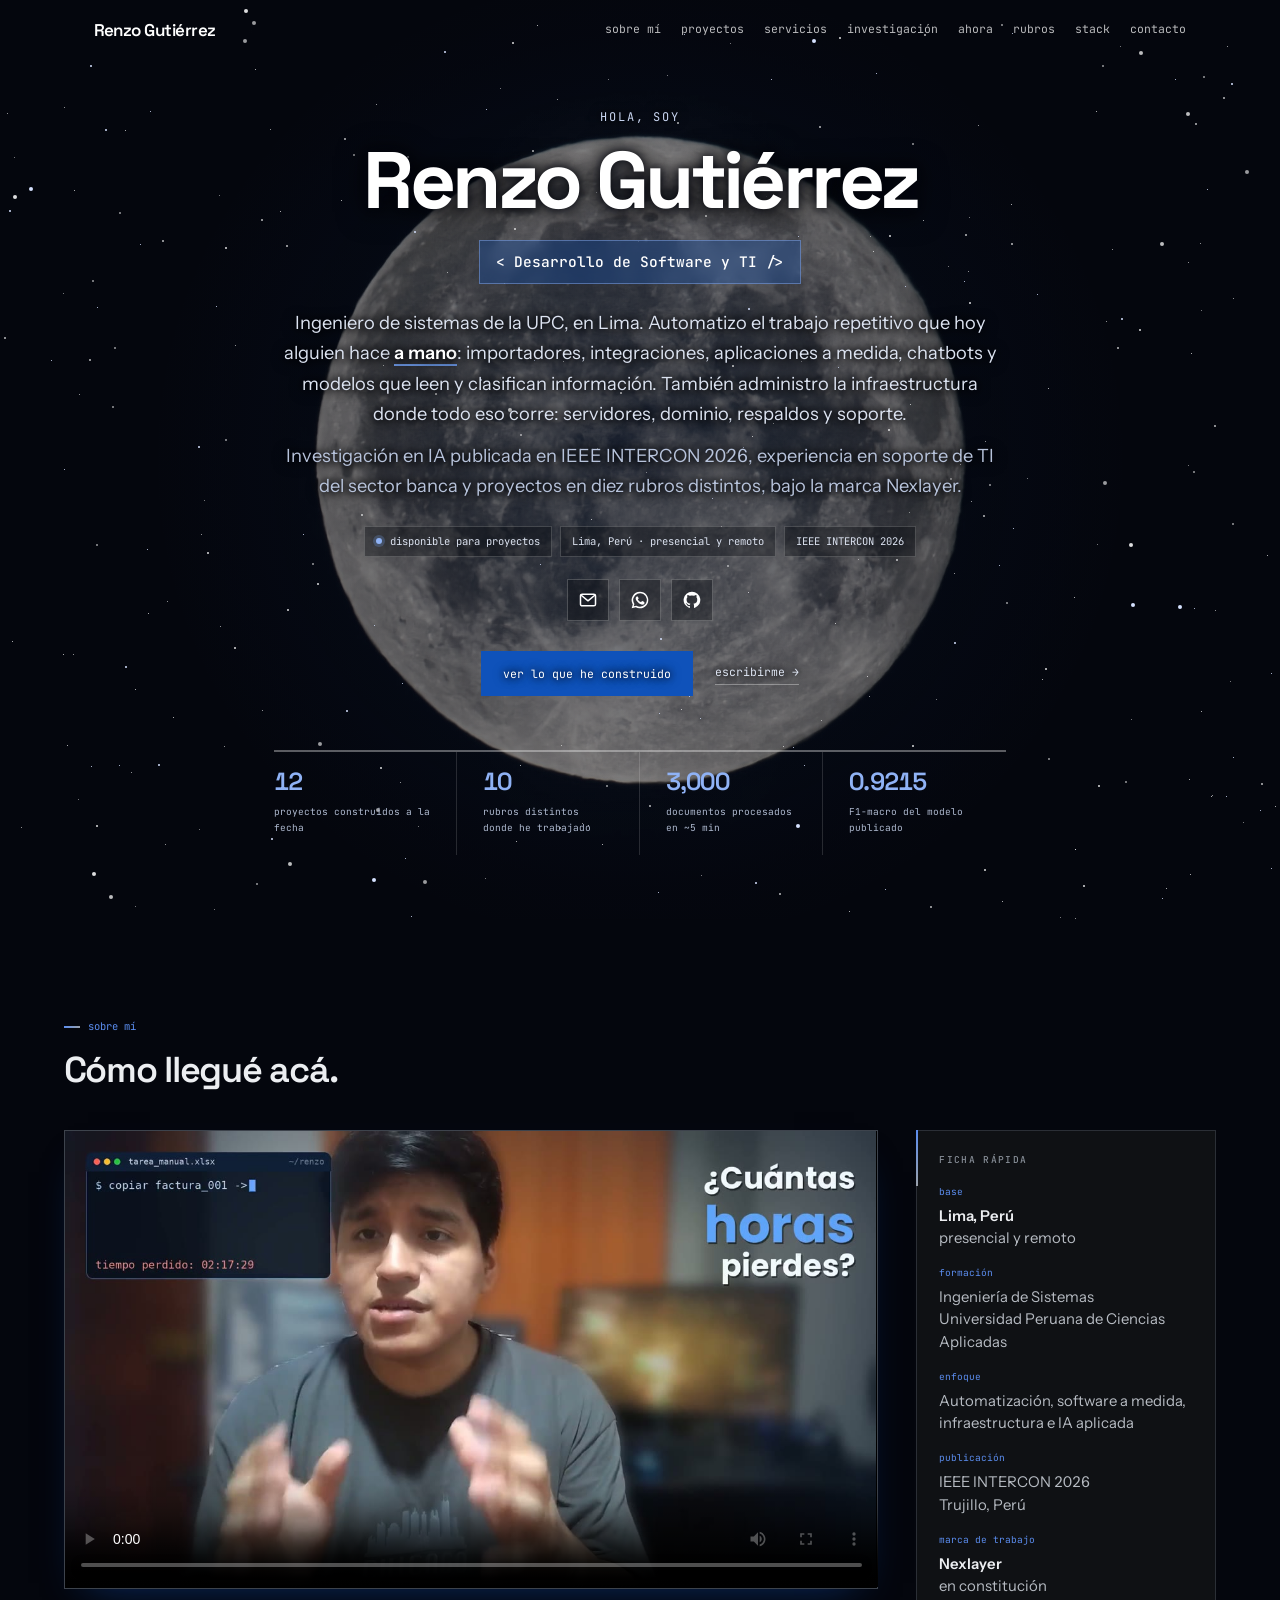
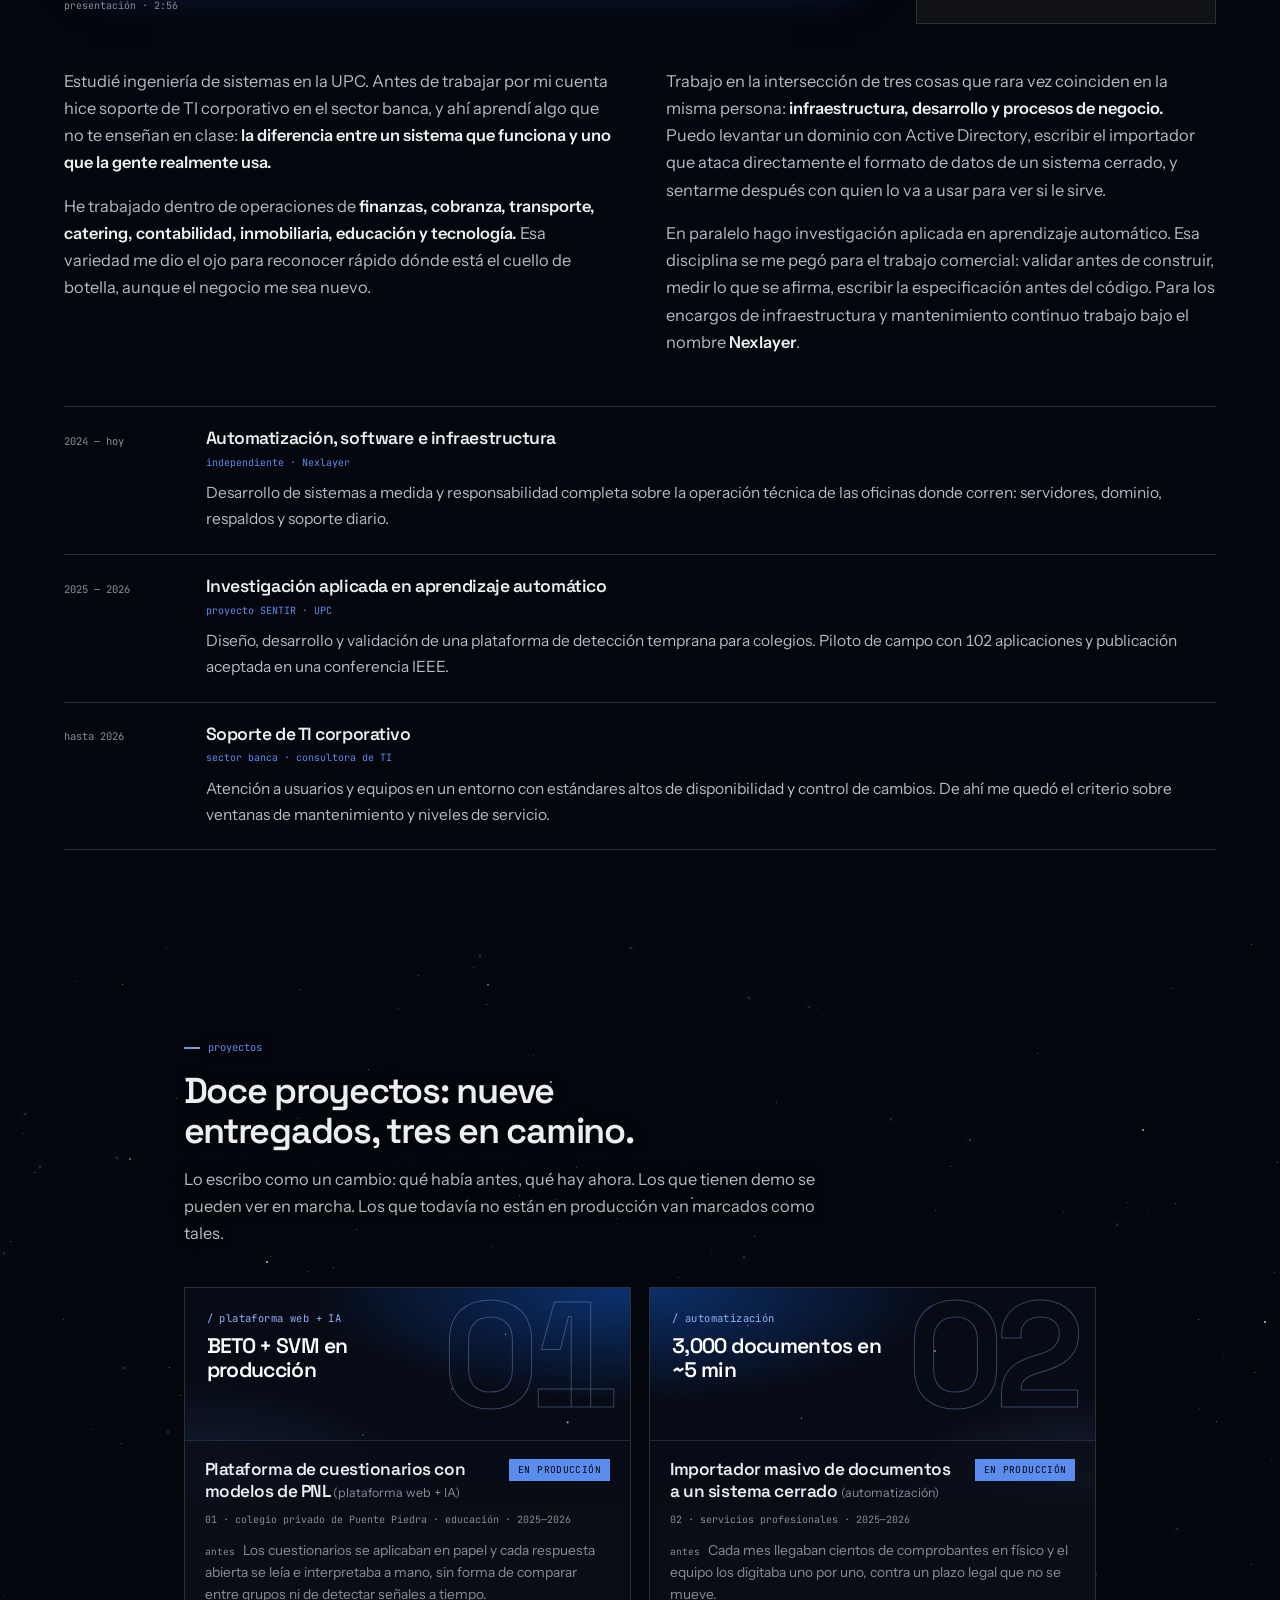
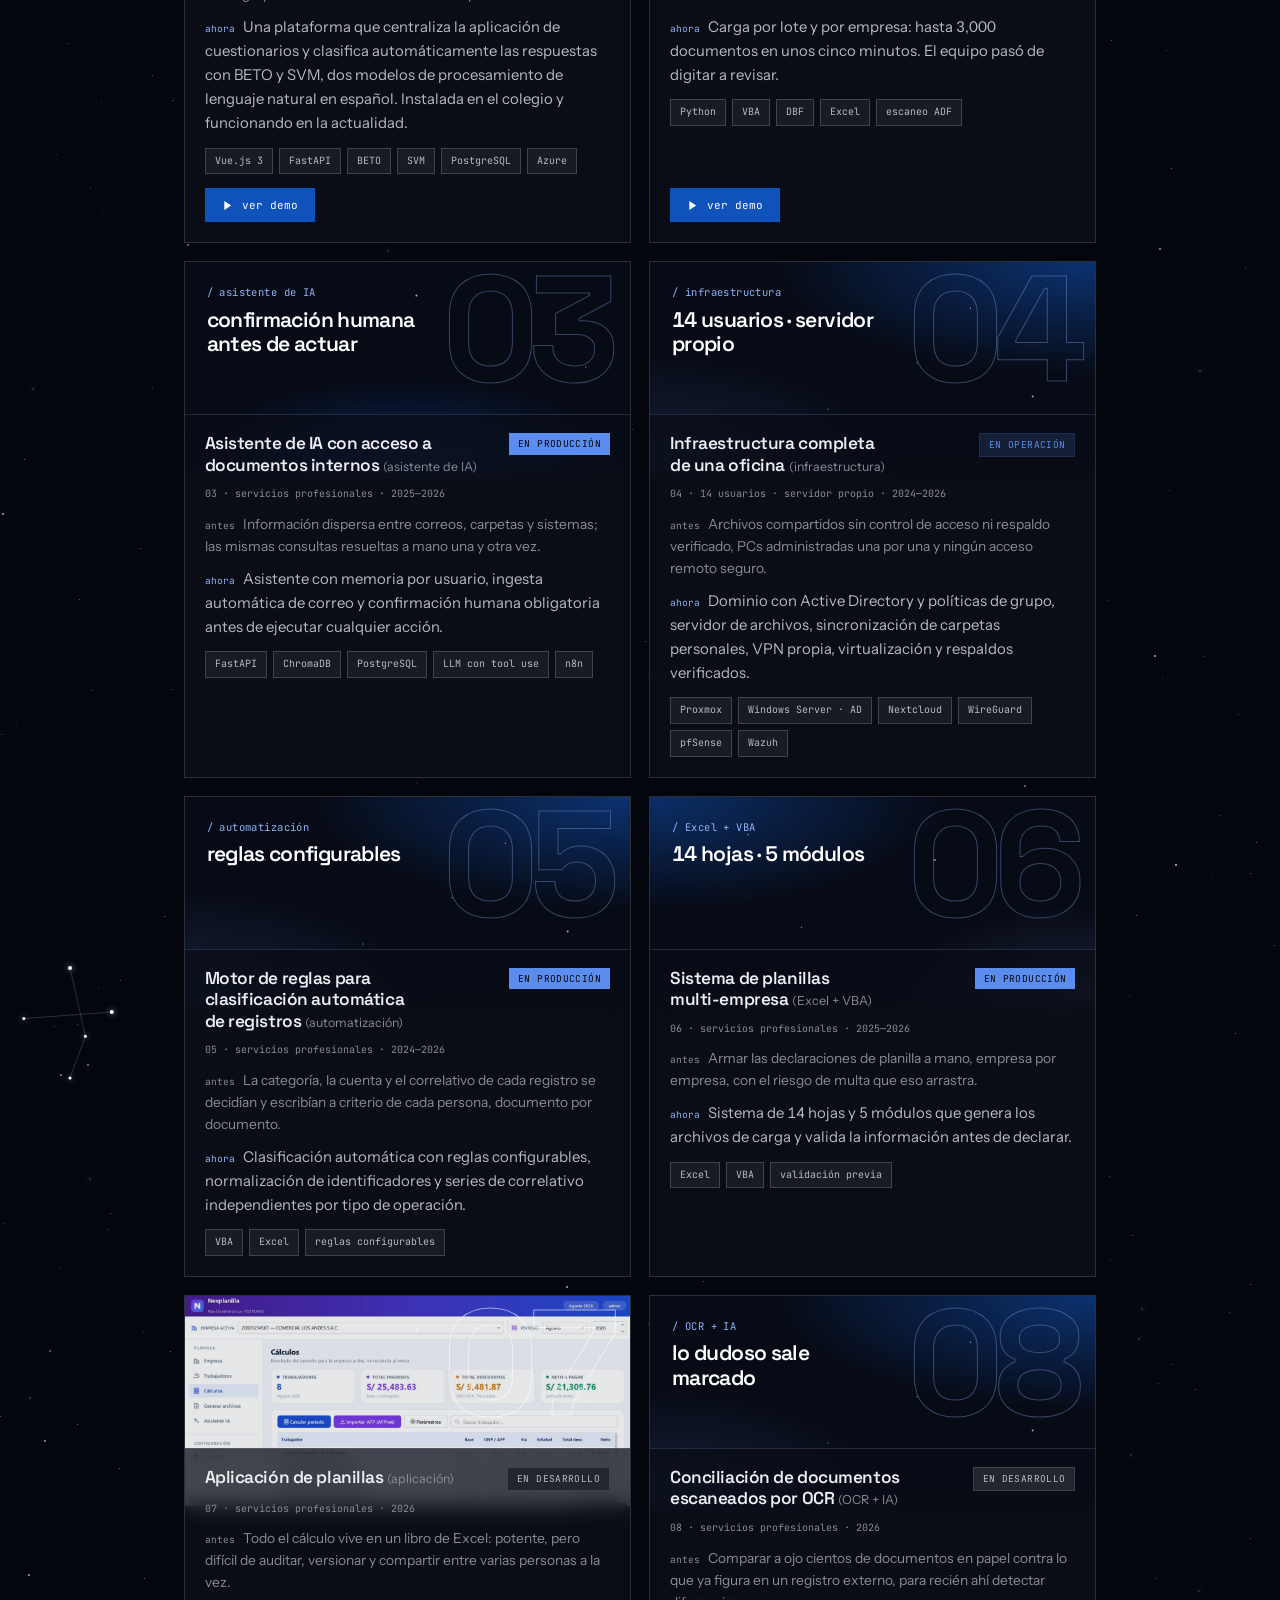
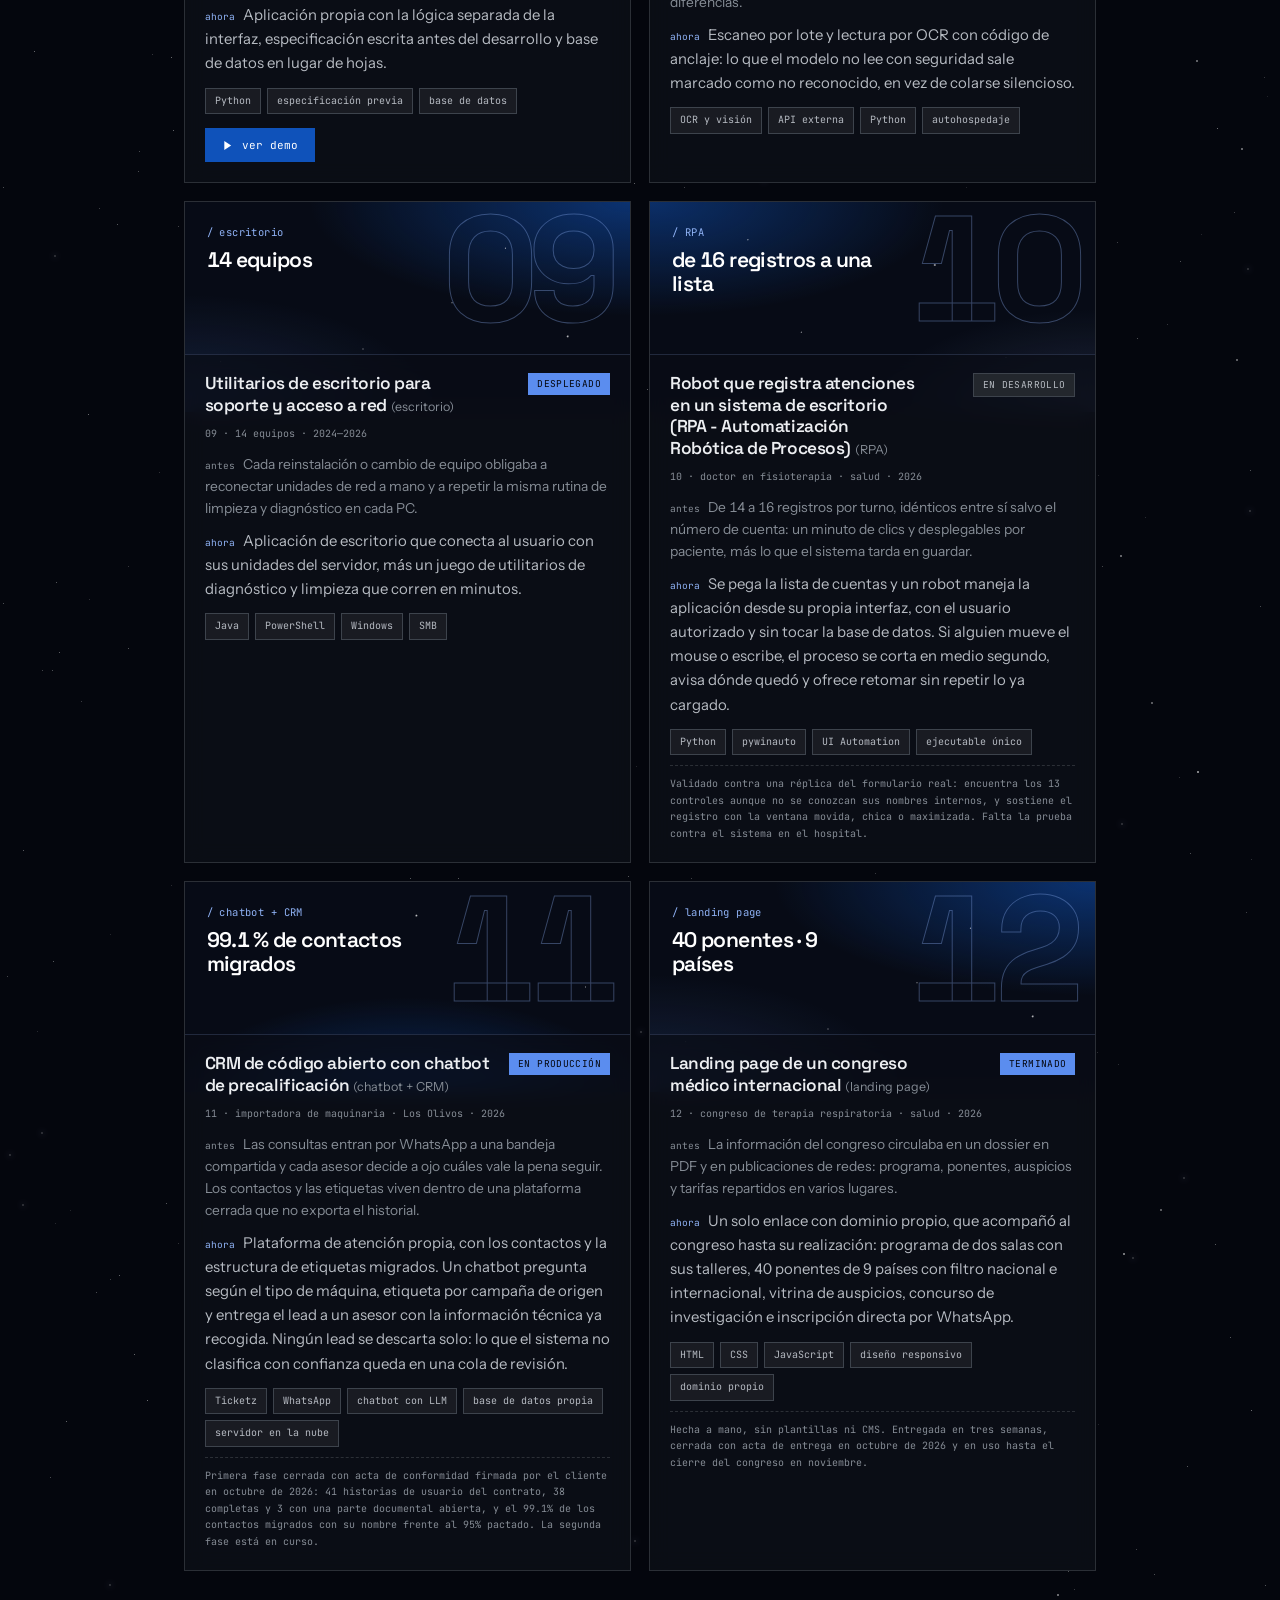
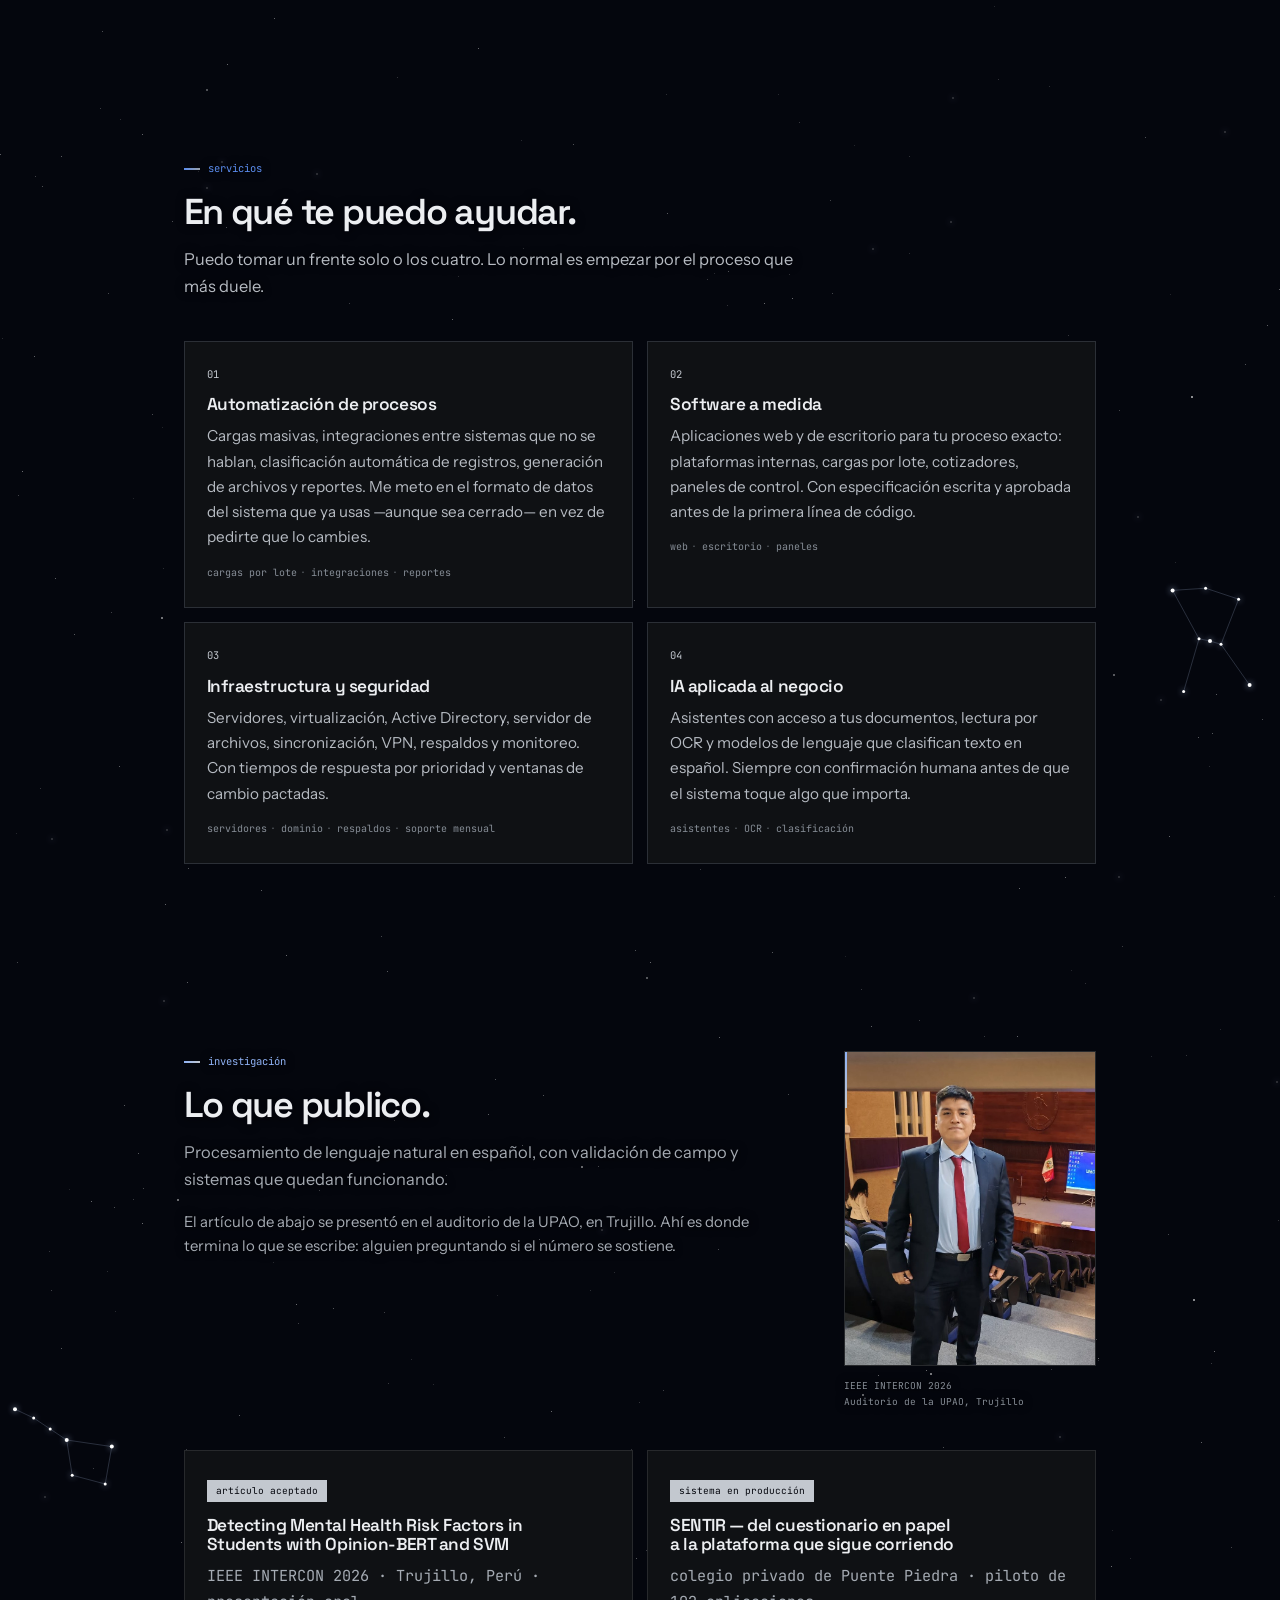
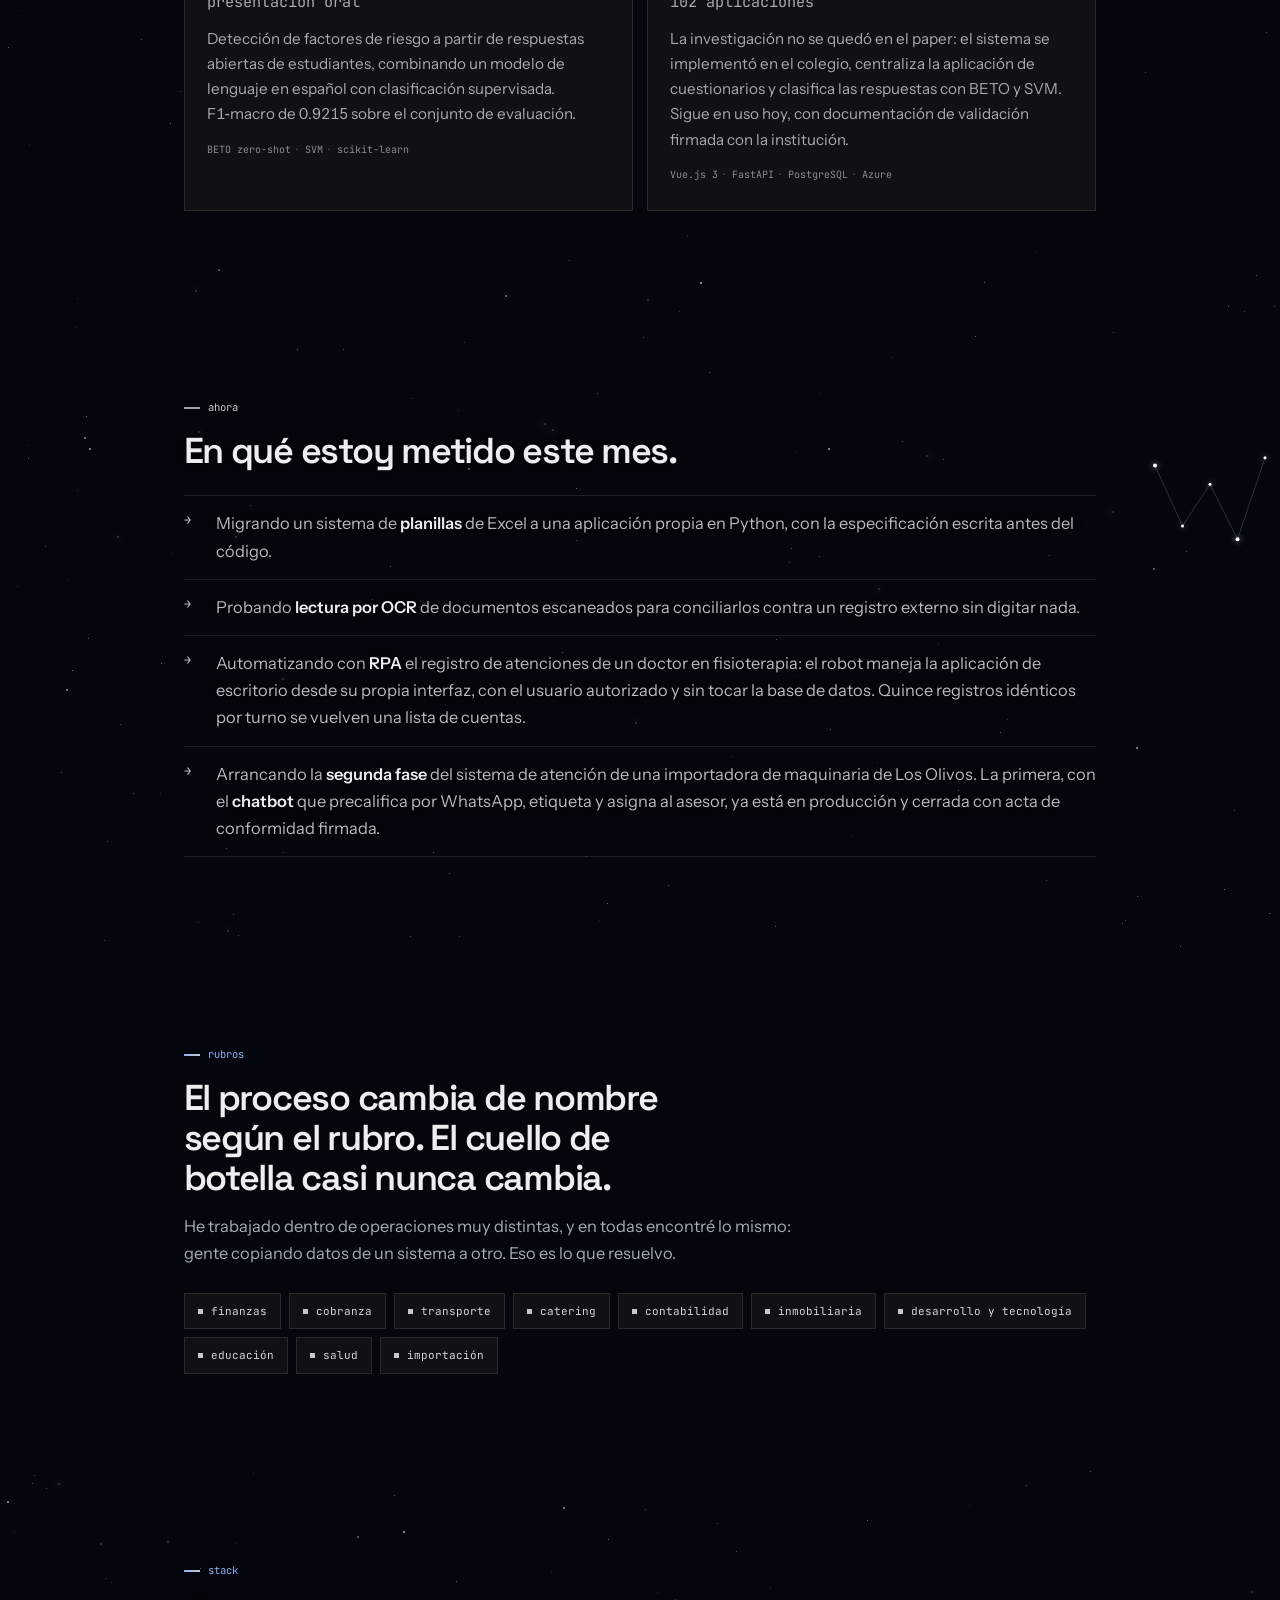
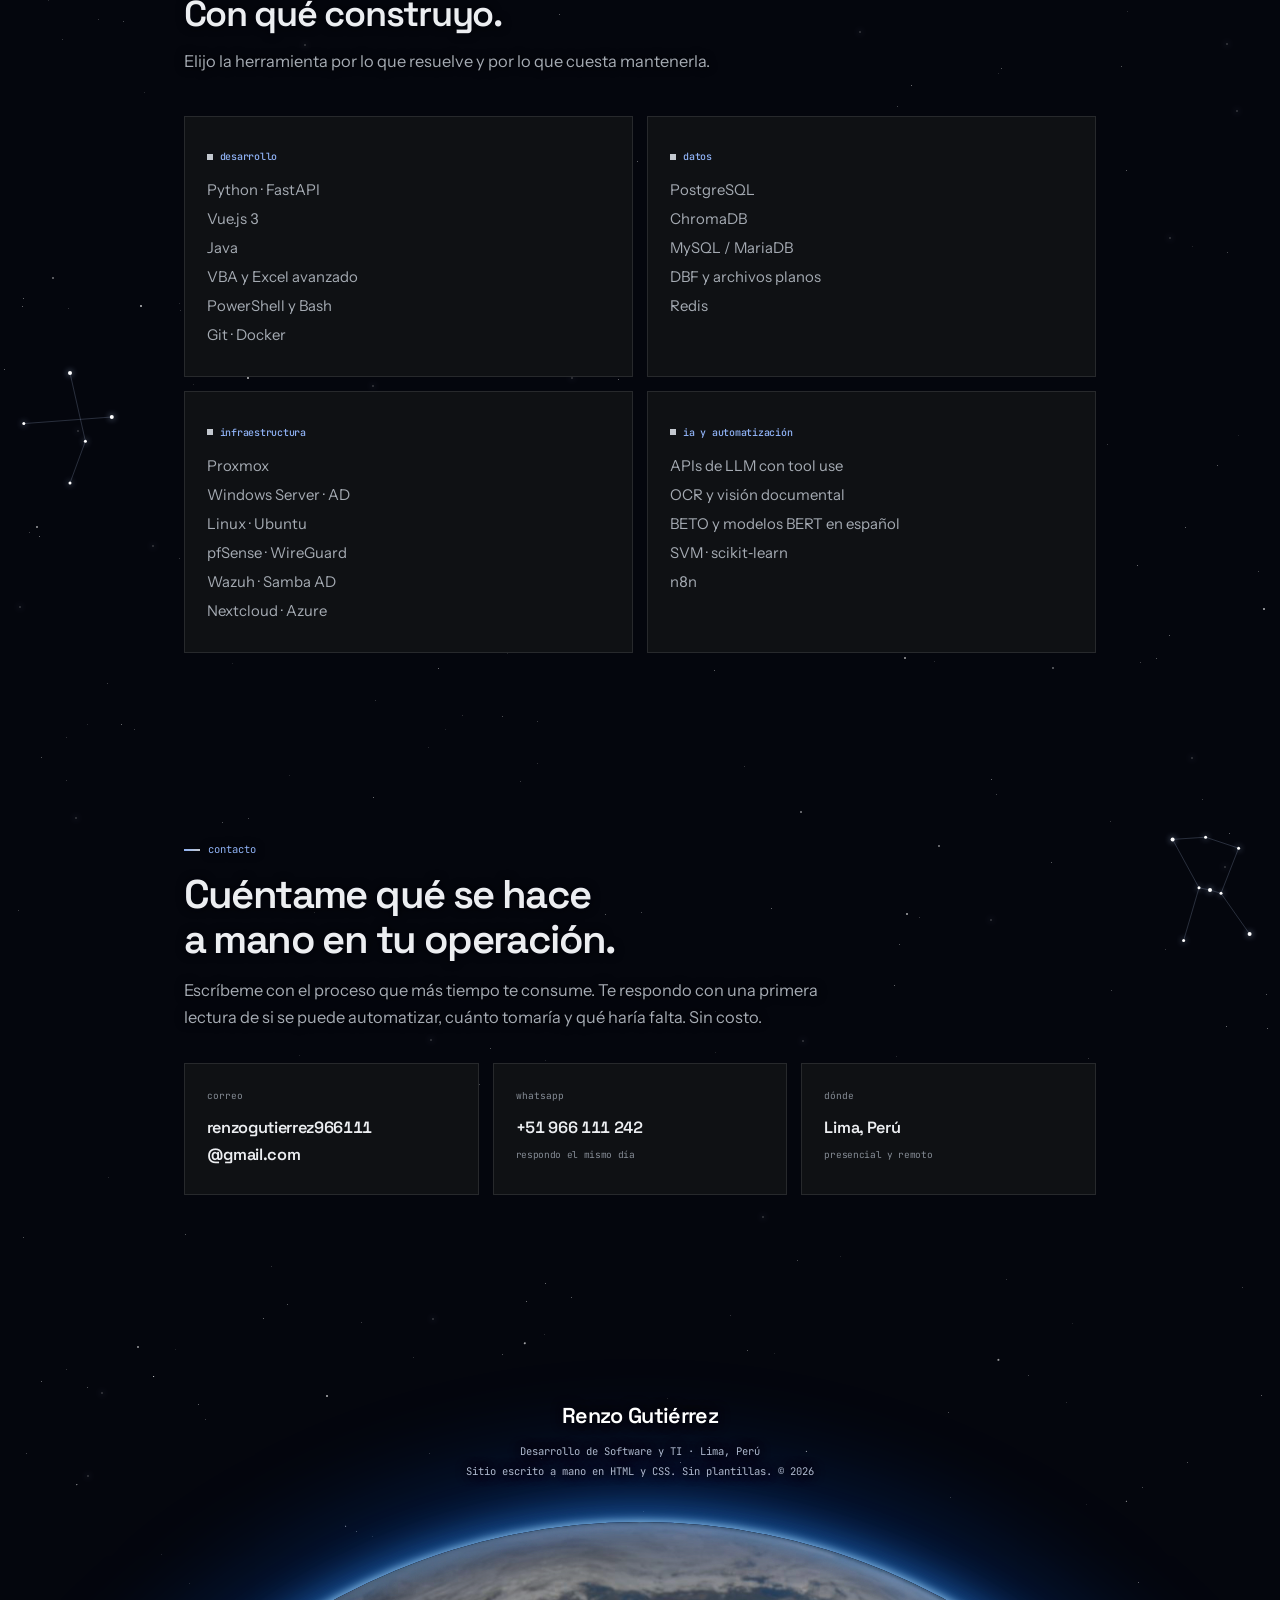
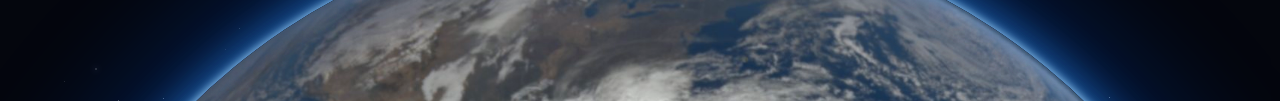
==== commit 9c934592: "Ordenar secciones por importancia y sumar el video de presentación - "Sobre mí" pasa a ser la segund" ====
--- a/index.html
+++ b/index.html
@@ -30,12 +30,12 @@
   <div class="nav-in">
     <a class="nav-name" href="#inicio">Renzo Gutiérrez</a>
     <nav class="nav-links" id="menu" aria-label="Secciones">
+      <a href="#sobre-mi">sobre mí</a>
+      <a href="#proyectos">proyectos</a>
+      <a href="#servicios">servicios</a>
+      <a href="#investigacion">investigación</a>
+      <a href="#ahora">ahora</a>
       <a href="#rubros">rubros</a>
-      <a href="#ahora">ahora</a>
-      <a href="#proyectos">proyectos</a>
-      <a href="#sobre-mi">sobre mí</a>
-      <a href="#investigacion">investigación</a>
-      <a href="#servicios">servicios</a>
       <a href="#stack">stack</a>
       <a href="#contacto">contacto</a>
     </nav>
@@ -90,247 +90,8 @@
       </div>
     </section>
 
-    <!-- ================= rubros ================= -->
-    <section class="band" id="rubros">
-      <div class="inner">
-        <span class="tag">rubros</span>
-        <h2 class="h2">El proceso cambia de nombre según el rubro. El cuello de botella casi nunca cambia.</h2>
-        <p class="sub">He trabajado dentro de operaciones muy distintas, y en todas encontré lo mismo: gente copiando datos de un sistema a otro. Eso es lo que resuelvo.</p>
-        <div class="chips">
-          <span>finanzas</span><span>cobranza</span><span>transporte</span><span>catering</span>
-          <span>contabilidad</span><span>inmobiliaria</span><span>desarrollo y tecnología</span><span>educación</span><span>salud</span><span>importación</span>
-        </div>
-      </div>
-    </section>
-
-    <!-- ================= ahora ================= -->
-    <section class="now" id="ahora">
-      <div class="inner">
-        <span class="tag">ahora</span>
-        <h2 class="h2">En qué estoy metido este mes.</h2>
-        <div class="now-list">
-          <div class="now-item"><i aria-hidden="true">→</i><p>Migrando un sistema de <b>planillas</b> de Excel a una aplicación propia en Python, con la especificación escrita antes del código.</p></div>
-          <div class="now-item"><i aria-hidden="true">→</i><p>Probando <b>lectura por OCR</b> de documentos escaneados para conciliarlos contra un registro externo sin digitar nada.</p></div>
-          <div class="now-item"><i aria-hidden="true">→</i><p>Automatizando con <b>RPA</b> el registro de atenciones de un doctor en fisioterapia: el robot maneja la aplicación de escritorio desde su propia interfaz, con el usuario autorizado y sin tocar la base de datos. Quince registros idénticos por turno se vuelven una lista de cuentas.</p></div>
-          <div class="now-item"><i aria-hidden="true">→</i><p>Arrancando la <b>segunda fase</b> del sistema de atención de una importadora de maquinaria de Los Olivos. La primera, con el <b>chatbot</b> que precalifica por WhatsApp, etiqueta y asigna al asesor, ya está en producción y cerrada con acta de conformidad firmada.</p></div>
-        </div>
-      </div>
-    </section>
-
-    <!-- ================= proyectos ================= -->
-    <section id="proyectos">
-      <div class="inner">
-        <div class="sec-top">
-          <span class="tag">proyectos</span>
-          <h2 class="h2">Doce proyectos: nueve entregados, tres en camino.</h2>
-          <p class="sub">Lo escribo como un cambio: qué había antes, qué hay ahora. Los que tienen demo se pueden ver en marcha. Los que todavía no están en producción van marcados como tales.</p>
-        </div>
-
-        <div class="works">
-
-          <article class="work rv">
-            <div class="w-cover" aria-hidden="true">
-              <span class="w-num">01</span>
-              <span class="w-kind">/ plataforma web + IA</span>
-              <span class="w-dato">BETO + SVM en producción</span>
-            </div>
-            <div class="w-panel">
-              <div class="w-line"><h3>Plataforma de cuestionarios con modelos de PNL <small>(plataforma web + IA)</small></h3><span class="state s-live">en producción</span></div>
-              <p class="w-meta">01 · colegio privado de Puente Piedra · educación · 2025—2026</p>
-              <p class="w-antes"><em>antes</em>Los cuestionarios se aplicaban en papel y cada respuesta abierta se leía e interpretaba a mano, sin forma de comparar entre grupos ni de detectar señales a tiempo.</p>
-              <p class="w-desc">Una plataforma que centraliza la aplicación de cuestionarios y clasifica automáticamente las respuestas con BETO y SVM, dos modelos de procesamiento de lenguaje natural en español. Instalada en el colegio y funcionando en la actualidad.</p>
-              <ul class="w-stack"><li>Vue.js 3</li><li>FastAPI</li><li>BETO</li><li>SVM</li><li>PostgreSQL</li><li>Azure</li></ul>
-              <div class="w-acts">
-                <button class="demo-btn js-demo" data-demo="colegio" type="button" aria-haspopup="dialog">
-                  <svg width="11" height="11" viewBox="0 0 12 12" fill="currentColor" aria-hidden="true" focusable="false"><path d="M2.5 1.2 10 6l-7.5 4.8V1.2Z"/></svg> ver demo
-                </button>
-              </div>
-            </div>
-          </article>
-
-          <article class="work rv">
-            <div class="w-cover" aria-hidden="true">
-              <span class="w-num">02</span>
-              <span class="w-kind">/ automatización</span>
-              <span class="w-dato">3,000 documentos en ~5 min</span>
-            </div>
-            <div class="w-panel">
-              <div class="w-line"><h3>Importador masivo de documentos a un sistema cerrado <small>(automatización)</small></h3><span class="state s-live">en producción</span></div>
-              <p class="w-meta">02 · servicios profesionales · 2025—2026</p>
-              <p class="w-antes"><em>antes</em>Cada mes llegaban cientos de comprobantes en físico y el equipo los digitaba uno por uno, contra un plazo legal que no se mueve.</p>
-              <p class="w-desc">Carga por lote y por empresa: hasta 3,000 documentos en unos cinco minutos. El equipo pasó de digitar a revisar.</p>
-              <ul class="w-stack"><li>Python</li><li>VBA</li><li>DBF</li><li>Excel</li><li>escaneo ADF</li></ul>
-              <div class="w-acts">
-                <button class="demo-btn js-demo" data-demo="importador" type="button" aria-haspopup="dialog">
-                  <svg width="11" height="11" viewBox="0 0 12 12" fill="currentColor" aria-hidden="true" focusable="false"><path d="M2.5 1.2 10 6l-7.5 4.8V1.2Z"/></svg> ver demo
-                </button>
-              </div>
-            </div>
-          </article>
-
-          <article class="work rv">
-            <div class="w-cover" aria-hidden="true">
-              <span class="w-num">03</span>
-              <span class="w-kind">/ asistente de IA</span>
-              <span class="w-dato">confirmación humana antes de actuar</span>
-            </div>
-            <div class="w-panel">
-              <div class="w-line"><h3>Asistente de IA con acceso a documentos internos <small>(asistente de IA)</small></h3><span class="state s-live">en producción</span></div>
-              <p class="w-meta">03 · servicios profesionales · 2025—2026</p>
-              <p class="w-antes"><em>antes</em>Información dispersa entre correos, carpetas y sistemas; las mismas consultas resueltas a mano una y otra vez.</p>
-              <p class="w-desc">Asistente con memoria por usuario, ingesta automática de correo y confirmación humana obligatoria antes de ejecutar cualquier acción.</p>
-              <ul class="w-stack"><li>FastAPI</li><li>ChromaDB</li><li>PostgreSQL</li><li>LLM con tool use</li><li>n8n</li></ul>
-            </div>
-          </article>
-
-          <article class="work rv">
-            <div class="w-cover" aria-hidden="true">
-              <span class="w-num">04</span>
-              <span class="w-kind">/ infraestructura</span>
-              <span class="w-dato">14 usuarios · servidor propio</span>
-            </div>
-            <div class="w-panel">
-              <div class="w-line"><h3>Infraestructura completa de una oficina <small>(infraestructura)</small></h3><span class="state s-run">en operación</span></div>
-              <p class="w-meta">04 · 14 usuarios · servidor propio · 2024—2026</p>
-              <p class="w-antes"><em>antes</em>Archivos compartidos sin control de acceso ni respaldo verificado, PCs administradas una por una y ningún acceso remoto seguro.</p>
-              <p class="w-desc">Dominio con Active Directory y políticas de grupo, servidor de archivos, sincronización de carpetas personales, VPN propia, virtualización y respaldos verificados.</p>
-              <ul class="w-stack"><li>Proxmox</li><li>Windows Server · AD</li><li>Nextcloud</li><li>WireGuard</li><li>pfSense</li><li>Wazuh</li></ul>
-            </div>
-          </article>
-
-          <article class="work rv">
-            <div class="w-cover" aria-hidden="true">
-              <span class="w-num">05</span>
-              <span class="w-kind">/ automatización</span>
-              <span class="w-dato">reglas configurables</span>
-            </div>
-            <div class="w-panel">
-              <div class="w-line"><h3>Motor de reglas para clasificación automática de registros <small>(automatización)</small></h3><span class="state s-live">en producción</span></div>
-              <p class="w-meta">05 · servicios profesionales · 2024—2026</p>
-              <p class="w-antes"><em>antes</em>La categoría, la cuenta y el correlativo de cada registro se decidían y escribían a criterio de cada persona, documento por documento.</p>
-              <p class="w-desc">Clasificación automática con reglas configurables, normalización de identificadores y series de correlativo independientes por tipo de operación.</p>
-              <ul class="w-stack"><li>VBA</li><li>Excel</li><li>reglas configurables</li></ul>
-            </div>
-          </article>
-
-          <article class="work rv">
-            <div class="w-cover" aria-hidden="true">
-              <span class="w-num">06</span>
-              <span class="w-kind">/ Excel + VBA</span>
-              <span class="w-dato">14 hojas · 5 módulos</span>
-            </div>
-            <div class="w-panel">
-              <div class="w-line"><h3>Sistema de planillas multi‑empresa <small>(Excel + VBA)</small></h3><span class="state s-live">en producción</span></div>
-              <p class="w-meta">06 · servicios profesionales · 2025—2026</p>
-              <p class="w-antes"><em>antes</em>Armar las declaraciones de planilla a mano, empresa por empresa, con el riesgo de multa que eso arrastra.</p>
-              <p class="w-desc">Sistema de 14 hojas y 5 módulos que genera los archivos de carga y valida la información antes de declarar.</p>
-              <ul class="w-stack"><li>Excel</li><li>VBA</li><li>validación previa</li></ul>
-            </div>
-          </article>
-
-          <article class="work rv">
-            <div class="w-cover w-foto" aria-hidden="true">
-              <img src="demos/nexplanilla-calculos.jpg" alt="" loading="lazy" decoding="async">
-              <span class="w-num">07</span>
-            </div>
-            <div class="w-panel">
-              <div class="w-line"><h3>Aplicación de planillas <small>(aplicación)</small></h3><span class="state s-wip">en desarrollo</span></div>
-              <p class="w-meta">07 · servicios profesionales · 2026</p>
-              <p class="w-antes"><em>antes</em>Todo el cálculo vive en un libro de Excel: potente, pero difícil de auditar, versionar y compartir entre varias personas a la vez.</p>
-              <p class="w-desc">Aplicación propia con la lógica separada de la interfaz, especificación escrita antes del desarrollo y base de datos en lugar de hojas.</p>
-              <ul class="w-stack"><li>Python</li><li>especificación previa</li><li>base de datos</li></ul>
-              <div class="w-acts">
-                <button class="demo-btn js-demo" data-demo="planillas-app" type="button" aria-haspopup="dialog">
-                  <svg width="11" height="11" viewBox="0 0 12 12" fill="currentColor" aria-hidden="true" focusable="false"><path d="M2.5 1.2 10 6l-7.5 4.8V1.2Z"/></svg> ver demo
-                </button>
-              </div>
-            </div>
-          </article>
-
-          <article class="work rv">
-            <div class="w-cover" aria-hidden="true">
-              <span class="w-num">08</span>
-              <span class="w-kind">/ OCR + IA</span>
-              <span class="w-dato">lo dudoso sale marcado</span>
-            </div>
-            <div class="w-panel">
-              <div class="w-line"><h3>Conciliación de documentos escaneados por OCR <small>(OCR + IA)</small></h3><span class="state s-wip">en desarrollo</span></div>
-              <p class="w-meta">08 · servicios profesionales · 2026</p>
-              <p class="w-antes"><em>antes</em>Comparar a ojo cientos de documentos en papel contra lo que ya figura en un registro externo, para recién ahí detectar diferencias.</p>
-              <p class="w-desc">Escaneo por lote y lectura por OCR con código de anclaje: lo que el modelo no lee con seguridad sale marcado como no reconocido, en vez de colarse silencioso.</p>
-              <ul class="w-stack"><li>OCR y visión</li><li>API externa</li><li>Python</li><li>autohospedaje</li></ul>
-            </div>
-          </article>
-
-          <article class="work rv">
-            <div class="w-cover" aria-hidden="true">
-              <span class="w-num">09</span>
-              <span class="w-kind">/ escritorio</span>
-              <span class="w-dato">14 equipos</span>
-            </div>
-            <div class="w-panel">
-              <div class="w-line"><h3>Utilitarios de escritorio para soporte y acceso a red <small>(escritorio)</small></h3><span class="state s-live">desplegado</span></div>
-              <p class="w-meta">09 · 14 equipos · 2024—2026</p>
-              <p class="w-antes"><em>antes</em>Cada reinstalación o cambio de equipo obligaba a reconectar unidades de red a mano y a repetir la misma rutina de limpieza y diagnóstico en cada PC.</p>
-              <p class="w-desc">Aplicación de escritorio que conecta al usuario con sus unidades del servidor, más un juego de utilitarios de diagnóstico y limpieza que corren en minutos.</p>
-              <ul class="w-stack"><li>Java</li><li>PowerShell</li><li>Windows</li><li>SMB</li></ul>
-            </div>
-          </article>
-
-          <article class="work rv">
-            <div class="w-cover" aria-hidden="true">
-              <span class="w-num">10</span>
-              <span class="w-kind">/ RPA</span>
-              <span class="w-dato">de 16 registros a una lista</span>
-            </div>
-            <div class="w-panel">
-              <div class="w-line"><h3>Robot que registra atenciones en un sistema de escritorio (RPA - Automatización Robótica de Procesos) <small>(RPA)</small></h3><span class="state s-wip">en desarrollo</span></div>
-              <p class="w-meta">10 · doctor en fisioterapia · salud · 2026</p>
-              <p class="w-antes"><em>antes</em>De 14 a 16 registros por turno, idénticos entre sí salvo el número de cuenta: un minuto de clics y desplegables por paciente, más lo que el sistema tarda en guardar.</p>
-              <p class="w-desc">Se pega la lista de cuentas y un robot maneja la aplicación desde su propia interfaz, con el usuario autorizado y sin tocar la base de datos. Si alguien mueve el mouse o escribe, el proceso se corta en medio segundo, avisa dónde quedó y ofrece retomar sin repetir lo ya cargado.</p>
-              <ul class="w-stack"><li>Python</li><li>pywinauto</li><li>UI Automation</li><li>ejecutable único</li></ul>
-              <p class="w-nota">Validado contra una réplica del formulario real: encuentra los 13 controles aunque no se conozcan sus nombres internos, y sostiene el registro con la ventana movida, chica o maximizada. Falta la prueba contra el sistema en el hospital.</p>
-            </div>
-          </article>
-
-          <article class="work rv">
-            <div class="w-cover" aria-hidden="true">
-              <span class="w-num">11</span>
-              <span class="w-kind">/ chatbot + CRM</span>
-              <span class="w-dato">99.1 % de contactos migrados</span>
-            </div>
-            <div class="w-panel">
-              <div class="w-line"><h3>CRM de código abierto con chatbot de precalificación <small>(chatbot + CRM)</small></h3><span class="state s-live">en producción</span></div>
-              <p class="w-meta">11 · importadora de maquinaria · Los Olivos · 2026</p>
-              <p class="w-antes"><em>antes</em>Las consultas entran por WhatsApp a una bandeja compartida y cada asesor decide a ojo cuáles vale la pena seguir. Los contactos y las etiquetas viven dentro de una plataforma cerrada que no exporta el historial.</p>
-              <p class="w-desc">Plataforma de atención propia, con los contactos y la estructura de etiquetas migrados. Un chatbot pregunta según el tipo de máquina, etiqueta por campaña de origen y entrega el lead a un asesor con la información técnica ya recogida. Ningún lead se descarta solo: lo que el sistema no clasifica con confianza queda en una cola de revisión.</p>
-              <ul class="w-stack"><li>Ticketz</li><li>WhatsApp</li><li>chatbot con LLM</li><li>base de datos propia</li><li>servidor en la nube</li></ul>
-              <p class="w-nota">Primera fase cerrada con acta de conformidad firmada por el cliente en octubre de 2026: 41 historias de usuario del contrato, 38 completas y 3 con una parte documental abierta, y el 99.1% de los contactos migrados con su nombre frente al 95% pactado. La segunda fase está en curso.</p>
-            </div>
-          </article>
-
-          <article class="work rv">
-            <div class="w-cover" aria-hidden="true">
-              <span class="w-num">12</span>
-              <span class="w-kind">/ landing page</span>
-              <span class="w-dato">40 ponentes · 9 países</span>
-            </div>
-            <div class="w-panel">
-              <div class="w-line"><h3>Landing page de un congreso médico internacional <small>(landing page)</small></h3><span class="state s-live">terminado</span></div>
-              <p class="w-meta">12 · congreso de terapia respiratoria · salud · 2026</p>
-              <p class="w-antes"><em>antes</em>La información del congreso circulaba en un dossier en PDF y en publicaciones de redes: programa, ponentes, auspicios y tarifas repartidos en varios lugares.</p>
-              <p class="w-desc">Un solo enlace con dominio propio, que acompañó al congreso hasta su realización: programa de dos salas con sus talleres, 40 ponentes de 9 países con filtro nacional e internacional, vitrina de auspicios, concurso de investigación e inscripción directa por WhatsApp.</p>
-              <ul class="w-stack"><li>HTML</li><li>CSS</li><li>JavaScript</li><li>diseño responsivo</li><li>dominio propio</li></ul>
-              <p class="w-nota">Hecha a mano, sin plantillas ni CMS. Entregada en tres semanas, cerrada con acta de entrega en octubre de 2026 y en uso hasta el cierre del congreso en noviembre.</p>
-            </div>
-          </article>
-
-        </div>
-      </div>
-    </section>
-
     <!-- ================= sobre mí ================= -->
-    <section id="sobre-mi">
+    <section class="sin-estrellas" id="sobre-mi">
       <div class="inner">
         <div class="sec-top">
           <span class="tag">sobre mí</span>
@@ -338,12 +99,12 @@
         </div>
 
         <div class="about-grid about">
-          <div>
-            <p>Estudié ingeniería de sistemas en la UPC. Antes de trabajar por mi cuenta hice soporte de TI corporativo en el sector banca, y ahí aprendí algo que no te enseñan en clase: <strong>la diferencia entre un sistema que funciona y uno que la gente realmente usa.</strong></p>
-            <p>He trabajado dentro de operaciones de <strong>finanzas, cobranza, transporte, catering, contabilidad, inmobiliaria, educación y tecnología.</strong> Esa variedad me dio el ojo para reconocer rápido dónde está el cuello de botella, aunque el negocio me sea nuevo.</p>
-            <p>Trabajo en la intersección de tres cosas que rara vez coinciden en la misma persona: <strong>infraestructura, desarrollo y procesos de negocio.</strong> Puedo levantar un dominio con Active Directory, escribir el importador que ataca directamente el formato de datos de un sistema cerrado, y sentarme después con quien lo va a usar para ver si le sirve.</p>
-            <p>En paralelo hago investigación aplicada en aprendizaje automático. Esa disciplina se me pegó para el trabajo comercial: validar antes de construir, medir lo que se afirma, escribir la especificación antes del código. Para los encargos de infraestructura y mantenimiento continuo trabajo bajo el nombre <strong>Nexlayer</strong>.</p>
-          </div>
+          <figure class="about-video">
+            <video controls preload="metadata" playsinline poster="demos/presentacion.jpg">
+              <source src="demos/presentacion.mp4" type="video/mp4">
+            </video>
+            <figcaption>presentación · 2:56</figcaption>
+          </figure>
 
           <div class="aside-col">
             <div class="ficha">
@@ -362,6 +123,13 @@
               </dl>
             </div>
           </div>
+
+          <div class="about-texto">
+            <p>Estudié ingeniería de sistemas en la UPC. Antes de trabajar por mi cuenta hice soporte de TI corporativo en el sector banca, y ahí aprendí algo que no te enseñan en clase: <strong>la diferencia entre un sistema que funciona y uno que la gente realmente usa.</strong></p>
+            <p>He trabajado dentro de operaciones de <strong>finanzas, cobranza, transporte, catering, contabilidad, inmobiliaria, educación y tecnología.</strong> Esa variedad me dio el ojo para reconocer rápido dónde está el cuello de botella, aunque el negocio me sea nuevo.</p>
+            <p>Trabajo en la intersección de tres cosas que rara vez coinciden en la misma persona: <strong>infraestructura, desarrollo y procesos de negocio.</strong> Puedo levantar un dominio con Active Directory, escribir el importador que ataca directamente el formato de datos de un sistema cerrado, y sentarme después con quien lo va a usar para ver si le sirve.</p>
+            <p>En paralelo hago investigación aplicada en aprendizaje automático. Esa disciplina se me pegó para el trabajo comercial: validar antes de construir, medir lo que se afirma, escribir la especificación antes del código. Para los encargos de infraestructura y mantenimiento continuo trabajo bajo el nombre <strong>Nexlayer</strong>.</p>
+          </div>
         </div>
 
         <div class="timeline">
@@ -393,6 +161,255 @@
       </div>
     </section>
 
+    <!-- ================= proyectos ================= -->
+    <section id="proyectos">
+      <div class="inner">
+        <div class="sec-top">
+          <span class="tag">proyectos</span>
+          <h2 class="h2">Doce proyectos: nueve entregados, tres en camino.</h2>
+          <p class="sub">Lo escribo como un cambio: qué había antes, qué hay ahora. Los que tienen demo se pueden ver en marcha. Los que todavía no están en producción van marcados como tales.</p>
+        </div>
+
+        <div class="works">
+
+          <article class="work rv">
+            <div class="w-cover" aria-hidden="true">
+              <span class="w-num">01</span>
+              <span class="w-kind">/ plataforma web + IA</span>
+              <span class="w-dato">BETO + SVM en producción</span>
+            </div>
+            <div class="w-panel">
+              <div class="w-line"><h3>Plataforma de cuestionarios con modelos de PNL <small>(plataforma web + IA)</small></h3><span class="state s-live">en producción</span></div>
+              <p class="w-meta">01 · colegio privado de Puente Piedra · educación · 2025—2026</p>
+              <p class="w-antes"><em>antes</em>Los cuestionarios se aplicaban en papel y cada respuesta abierta se leía e interpretaba a mano, sin forma de comparar entre grupos ni de detectar señales a tiempo.</p>
+              <p class="w-desc">Una plataforma que centraliza la aplicación de cuestionarios y clasifica automáticamente las respuestas con BETO y SVM, dos modelos de procesamiento de lenguaje natural en español. Instalada en el colegio y funcionando en la actualidad.</p>
+              <ul class="w-stack"><li>Vue.js 3</li><li>FastAPI</li><li>BETO</li><li>SVM</li><li>PostgreSQL</li><li>Azure</li></ul>
+              <div class="w-acts">
+                <button class="demo-btn js-demo" data-demo="colegio" type="button" aria-haspopup="dialog">
+                  <svg width="11" height="11" viewBox="0 0 12 12" fill="currentColor" aria-hidden="true" focusable="false"><path d="M2.5 1.2 10 6l-7.5 4.8V1.2Z"/></svg> ver demo
+                </button>
+              </div>
+            </div>
+          </article>
+
+          <article class="work rv">
+            <div class="w-cover" aria-hidden="true">
+              <span class="w-num">02</span>
+              <span class="w-kind">/ automatización</span>
+              <span class="w-dato">3,000 documentos en ~5 min</span>
+            </div>
+            <div class="w-panel">
+              <div class="w-line"><h3>Importador masivo de documentos a un sistema cerrado <small>(automatización)</small></h3><span class="state s-live">en producción</span></div>
+              <p class="w-meta">02 · servicios profesionales · 2025—2026</p>
+              <p class="w-antes"><em>antes</em>Cada mes llegaban cientos de comprobantes en físico y el equipo los digitaba uno por uno, contra un plazo legal que no se mueve.</p>
+              <p class="w-desc">Carga por lote y por empresa: hasta 3,000 documentos en unos cinco minutos. El equipo pasó de digitar a revisar.</p>
+              <ul class="w-stack"><li>Python</li><li>VBA</li><li>DBF</li><li>Excel</li><li>escaneo ADF</li></ul>
+              <div class="w-acts">
+                <button class="demo-btn js-demo" data-demo="importador" type="button" aria-haspopup="dialog">
+                  <svg width="11" height="11" viewBox="0 0 12 12" fill="currentColor" aria-hidden="true" focusable="false"><path d="M2.5 1.2 10 6l-7.5 4.8V1.2Z"/></svg> ver demo
+                </button>
+              </div>
+            </div>
+          </article>
+
+          <article class="work rv">
+            <div class="w-cover" aria-hidden="true">
+              <span class="w-num">03</span>
+              <span class="w-kind">/ asistente de IA</span>
+              <span class="w-dato">confirmación humana antes de actuar</span>
+            </div>
+            <div class="w-panel">
+              <div class="w-line"><h3>Asistente de IA con acceso a documentos internos <small>(asistente de IA)</small></h3><span class="state s-live">en producción</span></div>
+              <p class="w-meta">03 · servicios profesionales · 2025—2026</p>
+              <p class="w-antes"><em>antes</em>Información dispersa entre correos, carpetas y sistemas; las mismas consultas resueltas a mano una y otra vez.</p>
+              <p class="w-desc">Asistente con memoria por usuario, ingesta automática de correo y confirmación humana obligatoria antes de ejecutar cualquier acción.</p>
+              <ul class="w-stack"><li>FastAPI</li><li>ChromaDB</li><li>PostgreSQL</li><li>LLM con tool use</li><li>n8n</li></ul>
+            </div>
+          </article>
+
+          <article class="work rv">
+            <div class="w-cover" aria-hidden="true">
+              <span class="w-num">04</span>
+              <span class="w-kind">/ infraestructura</span>
+              <span class="w-dato">14 usuarios · servidor propio</span>
+            </div>
+            <div class="w-panel">
+              <div class="w-line"><h3>Infraestructura completa de una oficina <small>(infraestructura)</small></h3><span class="state s-run">en operación</span></div>
+              <p class="w-meta">04 · 14 usuarios · servidor propio · 2024—2026</p>
+              <p class="w-antes"><em>antes</em>Archivos compartidos sin control de acceso ni respaldo verificado, PCs administradas una por una y ningún acceso remoto seguro.</p>
+              <p class="w-desc">Dominio con Active Directory y políticas de grupo, servidor de archivos, sincronización de carpetas personales, VPN propia, virtualización y respaldos verificados.</p>
+              <ul class="w-stack"><li>Proxmox</li><li>Windows Server · AD</li><li>Nextcloud</li><li>WireGuard</li><li>pfSense</li><li>Wazuh</li></ul>
+            </div>
+          </article>
+
+          <article class="work rv">
+            <div class="w-cover" aria-hidden="true">
+              <span class="w-num">05</span>
+              <span class="w-kind">/ automatización</span>
+              <span class="w-dato">reglas configurables</span>
+            </div>
+            <div class="w-panel">
+              <div class="w-line"><h3>Motor de reglas para clasificación automática de registros <small>(automatización)</small></h3><span class="state s-live">en producción</span></div>
+              <p class="w-meta">05 · servicios profesionales · 2024—2026</p>
+              <p class="w-antes"><em>antes</em>La categoría, la cuenta y el correlativo de cada registro se decidían y escribían a criterio de cada persona, documento por documento.</p>
+              <p class="w-desc">Clasificación automática con reglas configurables, normalización de identificadores y series de correlativo independientes por tipo de operación.</p>
+              <ul class="w-stack"><li>VBA</li><li>Excel</li><li>reglas configurables</li></ul>
+            </div>
+          </article>
+
+          <article class="work rv">
+            <div class="w-cover" aria-hidden="true">
+              <span class="w-num">06</span>
+              <span class="w-kind">/ Excel + VBA</span>
+              <span class="w-dato">14 hojas · 5 módulos</span>
+            </div>
+            <div class="w-panel">
+              <div class="w-line"><h3>Sistema de planillas multi‑empresa <small>(Excel + VBA)</small></h3><span class="state s-live">en producción</span></div>
+              <p class="w-meta">06 · servicios profesionales · 2025—2026</p>
+              <p class="w-antes"><em>antes</em>Armar las declaraciones de planilla a mano, empresa por empresa, con el riesgo de multa que eso arrastra.</p>
+              <p class="w-desc">Sistema de 14 hojas y 5 módulos que genera los archivos de carga y valida la información antes de declarar.</p>
+              <ul class="w-stack"><li>Excel</li><li>VBA</li><li>validación previa</li></ul>
+            </div>
+          </article>
+
+          <article class="work rv">
+            <div class="w-cover w-foto" aria-hidden="true">
+              <img src="demos/nexplanilla-calculos.jpg" alt="" loading="lazy" decoding="async">
+              <span class="w-num">07</span>
+            </div>
+            <div class="w-panel">
+              <div class="w-line"><h3>Aplicación de planillas <small>(aplicación)</small></h3><span class="state s-wip">en desarrollo</span></div>
+              <p class="w-meta">07 · servicios profesionales · 2026</p>
+              <p class="w-antes"><em>antes</em>Todo el cálculo vive en un libro de Excel: potente, pero difícil de auditar, versionar y compartir entre varias personas a la vez.</p>
+              <p class="w-desc">Aplicación propia con la lógica separada de la interfaz, especificación escrita antes del desarrollo y base de datos en lugar de hojas.</p>
+              <ul class="w-stack"><li>Python</li><li>especificación previa</li><li>base de datos</li></ul>
+              <div class="w-acts">
+                <button class="demo-btn js-demo" data-demo="planillas-app" type="button" aria-haspopup="dialog">
+                  <svg width="11" height="11" viewBox="0 0 12 12" fill="currentColor" aria-hidden="true" focusable="false"><path d="M2.5 1.2 10 6l-7.5 4.8V1.2Z"/></svg> ver demo
+                </button>
+              </div>
+            </div>
+          </article>
+
+          <article class="work rv">
+            <div class="w-cover" aria-hidden="true">
+              <span class="w-num">08</span>
+              <span class="w-kind">/ OCR + IA</span>
+              <span class="w-dato">lo dudoso sale marcado</span>
+            </div>
+            <div class="w-panel">
+              <div class="w-line"><h3>Conciliación de documentos escaneados por OCR <small>(OCR + IA)</small></h3><span class="state s-wip">en desarrollo</span></div>
+              <p class="w-meta">08 · servicios profesionales · 2026</p>
+              <p class="w-antes"><em>antes</em>Comparar a ojo cientos de documentos en papel contra lo que ya figura en un registro externo, para recién ahí detectar diferencias.</p>
+              <p class="w-desc">Escaneo por lote y lectura por OCR con código de anclaje: lo que el modelo no lee con seguridad sale marcado como no reconocido, en vez de colarse silencioso.</p>
+              <ul class="w-stack"><li>OCR y visión</li><li>API externa</li><li>Python</li><li>autohospedaje</li></ul>
+            </div>
+          </article>
+
+          <article class="work rv">
+            <div class="w-cover" aria-hidden="true">
+              <span class="w-num">09</span>
+              <span class="w-kind">/ escritorio</span>
+              <span class="w-dato">14 equipos</span>
+            </div>
+            <div class="w-panel">
+              <div class="w-line"><h3>Utilitarios de escritorio para soporte y acceso a red <small>(escritorio)</small></h3><span class="state s-live">desplegado</span></div>
+              <p class="w-meta">09 · 14 equipos · 2024—2026</p>
+              <p class="w-antes"><em>antes</em>Cada reinstalación o cambio de equipo obligaba a reconectar unidades de red a mano y a repetir la misma rutina de limpieza y diagnóstico en cada PC.</p>
+              <p class="w-desc">Aplicación de escritorio que conecta al usuario con sus unidades del servidor, más un juego de utilitarios de diagnóstico y limpieza que corren en minutos.</p>
+              <ul class="w-stack"><li>Java</li><li>PowerShell</li><li>Windows</li><li>SMB</li></ul>
+            </div>
+          </article>
+
+          <article class="work rv">
+            <div class="w-cover" aria-hidden="true">
+              <span class="w-num">10</span>
+              <span class="w-kind">/ RPA</span>
+              <span class="w-dato">de 16 registros a una lista</span>
+            </div>
+            <div class="w-panel">
+              <div class="w-line"><h3>Robot que registra atenciones en un sistema de escritorio (RPA - Automatización Robótica de Procesos) <small>(RPA)</small></h3><span class="state s-wip">en desarrollo</span></div>
+              <p class="w-meta">10 · doctor en fisioterapia · salud · 2026</p>
+              <p class="w-antes"><em>antes</em>De 14 a 16 registros por turno, idénticos entre sí salvo el número de cuenta: un minuto de clics y desplegables por paciente, más lo que el sistema tarda en guardar.</p>
+              <p class="w-desc">Se pega la lista de cuentas y un robot maneja la aplicación desde su propia interfaz, con el usuario autorizado y sin tocar la base de datos. Si alguien mueve el mouse o escribe, el proceso se corta en medio segundo, avisa dónde quedó y ofrece retomar sin repetir lo ya cargado.</p>
+              <ul class="w-stack"><li>Python</li><li>pywinauto</li><li>UI Automation</li><li>ejecutable único</li></ul>
+              <p class="w-nota">Validado contra una réplica del formulario real: encuentra los 13 controles aunque no se conozcan sus nombres internos, y sostiene el registro con la ventana movida, chica o maximizada. Falta la prueba contra el sistema en el hospital.</p>
+            </div>
+          </article>
+
+          <article class="work rv">
+            <div class="w-cover" aria-hidden="true">
+              <span class="w-num">11</span>
+              <span class="w-kind">/ chatbot + CRM</span>
+              <span class="w-dato">99.1 % de contactos migrados</span>
+            </div>
+            <div class="w-panel">
+              <div class="w-line"><h3>CRM de código abierto con chatbot de precalificación <small>(chatbot + CRM)</small></h3><span class="state s-live">en producción</span></div>
+              <p class="w-meta">11 · importadora de maquinaria · Los Olivos · 2026</p>
+              <p class="w-antes"><em>antes</em>Las consultas entran por WhatsApp a una bandeja compartida y cada asesor decide a ojo cuáles vale la pena seguir. Los contactos y las etiquetas viven dentro de una plataforma cerrada que no exporta el historial.</p>
+              <p class="w-desc">Plataforma de atención propia, con los contactos y la estructura de etiquetas migrados. Un chatbot pregunta según el tipo de máquina, etiqueta por campaña de origen y entrega el lead a un asesor con la información técnica ya recogida. Ningún lead se descarta solo: lo que el sistema no clasifica con confianza queda en una cola de revisión.</p>
+              <ul class="w-stack"><li>Ticketz</li><li>WhatsApp</li><li>chatbot con LLM</li><li>base de datos propia</li><li>servidor en la nube</li></ul>
+              <p class="w-nota">Primera fase cerrada con acta de conformidad firmada por el cliente en octubre de 2026: 41 historias de usuario del contrato, 38 completas y 3 con una parte documental abierta, y el 99.1% de los contactos migrados con su nombre frente al 95% pactado. La segunda fase está en curso.</p>
+            </div>
+          </article>
+
+          <article class="work rv">
+            <div class="w-cover" aria-hidden="true">
+              <span class="w-num">12</span>
+              <span class="w-kind">/ landing page</span>
+              <span class="w-dato">40 ponentes · 9 países</span>
+            </div>
+            <div class="w-panel">
+              <div class="w-line"><h3>Landing page de un congreso médico internacional <small>(landing page)</small></h3><span class="state s-live">terminado</span></div>
+              <p class="w-meta">12 · congreso de terapia respiratoria · salud · 2026</p>
+              <p class="w-antes"><em>antes</em>La información del congreso circulaba en un dossier en PDF y en publicaciones de redes: programa, ponentes, auspicios y tarifas repartidos en varios lugares.</p>
+              <p class="w-desc">Un solo enlace con dominio propio, que acompañó al congreso hasta su realización: programa de dos salas con sus talleres, 40 ponentes de 9 países con filtro nacional e internacional, vitrina de auspicios, concurso de investigación e inscripción directa por WhatsApp.</p>
+              <ul class="w-stack"><li>HTML</li><li>CSS</li><li>JavaScript</li><li>diseño responsivo</li><li>dominio propio</li></ul>
+              <p class="w-nota">Hecha a mano, sin plantillas ni CMS. Entregada en tres semanas, cerrada con acta de entrega en octubre de 2026 y en uso hasta el cierre del congreso en noviembre.</p>
+            </div>
+          </article>
+
+        </div>
+      </div>
+    </section>
+
+    <!-- ================= servicios ================= -->
+    <section id="servicios">
+      <div class="inner">
+        <div class="sec-top">
+          <span class="tag">servicios</span>
+          <h2 class="h2">En qué te puedo ayudar.</h2>
+          <p class="sub">Puedo tomar un frente solo o los cuatro. Lo normal es empezar por el proceso que más duele.</p>
+        </div>
+        <div class="cards">
+          <article class="card rv">
+            <span class="c-no">01</span>
+            <h3>Automatización de procesos</h3>
+            <p>Cargas masivas, integraciones entre sistemas que no se hablan, clasificación automática de registros, generación de archivos y reportes. Me meto en el formato de datos del sistema que ya usas —aunque sea cerrado— en vez de pedirte que lo cambies.</p>
+            <ul class="mini"><li>cargas por lote</li><li>integraciones</li><li>reportes</li></ul>
+          </article>
+          <article class="card rv">
+            <span class="c-no">02</span>
+            <h3>Software a medida</h3>
+            <p>Aplicaciones web y de escritorio para tu proceso exacto: plataformas internas, cargas por lote, cotizadores, paneles de control. Con especificación escrita y aprobada antes de la primera línea de código.</p>
+            <ul class="mini"><li>web</li><li>escritorio</li><li>paneles</li></ul>
+          </article>
+          <article class="card rv">
+            <span class="c-no">03</span>
+            <h3>Infraestructura y seguridad</h3>
+            <p>Servidores, virtualización, Active Directory, servidor de archivos, sincronización, VPN, respaldos y monitoreo. Con tiempos de respuesta por prioridad y ventanas de cambio pactadas.</p>
+            <ul class="mini"><li>servidores</li><li>dominio</li><li>respaldos</li><li>soporte mensual</li></ul>
+          </article>
+          <article class="card rv">
+            <span class="c-no">04</span>
+            <h3>IA aplicada al negocio</h3>
+            <p>Asistentes con acceso a tus documentos, lectura por OCR y modelos de lenguaje que clasifican texto en español. Siempre con confirmación humana antes de que el sistema toque algo que importa.</p>
+            <ul class="mini"><li>asistentes</li><li>OCR</li><li>clasificación</li></ul>
+          </article>
+        </div>
+      </div>
+    </section>
+
     <!-- ================= investigación ================= -->
     <section class="band" id="investigacion">
       <div class="inner">
@@ -431,39 +448,29 @@
       </div>
     </section>
 
-    <!-- ================= servicios ================= -->
-    <section id="servicios">
-      <div class="inner">
-        <div class="sec-top">
-          <span class="tag">servicios</span>
-          <h2 class="h2">En qué te puedo ayudar.</h2>
-          <p class="sub">Puedo tomar un frente solo o los cuatro. Lo normal es empezar por el proceso que más duele.</p>
-        </div>
-        <div class="cards">
-          <article class="card rv">
-            <span class="c-no">01</span>
-            <h3>Automatización de procesos</h3>
-            <p>Cargas masivas, integraciones entre sistemas que no se hablan, clasificación automática de registros, generación de archivos y reportes. Me meto en el formato de datos del sistema que ya usas —aunque sea cerrado— en vez de pedirte que lo cambies.</p>
-            <ul class="mini"><li>cargas por lote</li><li>integraciones</li><li>reportes</li></ul>
-          </article>
-          <article class="card rv">
-            <span class="c-no">02</span>
-            <h3>Software a medida</h3>
-            <p>Aplicaciones web y de escritorio para tu proceso exacto: plataformas internas, cargas por lote, cotizadores, paneles de control. Con especificación escrita y aprobada antes de la primera línea de código.</p>
-            <ul class="mini"><li>web</li><li>escritorio</li><li>paneles</li></ul>
-          </article>
-          <article class="card rv">
-            <span class="c-no">03</span>
-            <h3>Infraestructura y seguridad</h3>
-            <p>Servidores, virtualización, Active Directory, servidor de archivos, sincronización, VPN, respaldos y monitoreo. Con tiempos de respuesta por prioridad y ventanas de cambio pactadas.</p>
-            <ul class="mini"><li>servidores</li><li>dominio</li><li>respaldos</li><li>soporte mensual</li></ul>
-          </article>
-          <article class="card rv">
-            <span class="c-no">04</span>
-            <h3>IA aplicada al negocio</h3>
-            <p>Asistentes con acceso a tus documentos, lectura por OCR y modelos de lenguaje que clasifican texto en español. Siempre con confirmación humana antes de que el sistema toque algo que importa.</p>
-            <ul class="mini"><li>asistentes</li><li>OCR</li><li>clasificación</li></ul>
-          </article>
+    <!-- ================= ahora ================= -->
+    <section class="now" id="ahora">
+      <div class="inner">
+        <span class="tag">ahora</span>
+        <h2 class="h2">En qué estoy metido este mes.</h2>
+        <div class="now-list">
+          <div class="now-item"><i aria-hidden="true">→</i><p>Migrando un sistema de <b>planillas</b> de Excel a una aplicación propia en Python, con la especificación escrita antes del código.</p></div>
+          <div class="now-item"><i aria-hidden="true">→</i><p>Probando <b>lectura por OCR</b> de documentos escaneados para conciliarlos contra un registro externo sin digitar nada.</p></div>
+          <div class="now-item"><i aria-hidden="true">→</i><p>Automatizando con <b>RPA</b> el registro de atenciones de un doctor en fisioterapia: el robot maneja la aplicación de escritorio desde su propia interfaz, con el usuario autorizado y sin tocar la base de datos. Quince registros idénticos por turno se vuelven una lista de cuentas.</p></div>
+          <div class="now-item"><i aria-hidden="true">→</i><p>Arrancando la <b>segunda fase</b> del sistema de atención de una importadora de maquinaria de Los Olivos. La primera, con el <b>chatbot</b> que precalifica por WhatsApp, etiqueta y asigna al asesor, ya está en producción y cerrada con acta de conformidad firmada.</p></div>
+        </div>
+      </div>
+    </section>
+
+    <!-- ================= rubros ================= -->
+    <section class="band sin-estrellas" id="rubros">
+      <div class="inner">
+        <span class="tag">rubros</span>
+        <h2 class="h2">El proceso cambia de nombre según el rubro. El cuello de botella casi nunca cambia.</h2>
+        <p class="sub">He trabajado dentro de operaciones muy distintas, y en todas encontré lo mismo: gente copiando datos de un sistema a otro. Eso es lo que resuelvo.</p>
+        <div class="chips">
+          <span>finanzas</span><span>cobranza</span><span>transporte</span><span>catering</span>
+          <span>contabilidad</span><span>inmobiliaria</span><span>desarrollo y tecnología</span><span>educación</span><span>salud</span><span>importación</span>
         </div>
       </div>
     </section>
--- a/css/estilos.css
+++ b/css/estilos.css
@@ -192,10 +192,11 @@
 .main section.band>.inner{text-shadow:0 0 5px var(--band),0 0 10px var(--band)}
 /* las cajas con fondo propio ya tapan las estrellas: ahí el halo sobra */
 .card,.work,.ficha,.chips,.stats,.hero-meta,.hero-badge{text-shadow:none}
-/* rubros: sin estrellas, con el mismo fondo azul noche; al estar posicionada con z-index 1 y venir
-   después del cielo y la lluvia en el documento, su fondo los tapa */
-#rubros{position:relative;z-index:1;background:#04060D}
-.main #rubros>.inner{text-shadow:none}
+/* secciones sin estrellas (sobre mí, rubros): mismo fondo azul noche; al estar
+   posicionadas con z-index 1 y venir después del cielo y la lluvia en el
+   documento, su fondo los tapa */
+.main section.sin-estrellas{position:relative;z-index:1;background:#04060D}
+.main section.sin-estrellas>.inner{text-shadow:none}
 .hero .btn{background:#0F52BA;color:#fff}
 .hero .btn:hover{background:#fff;color:#0F52BA}
 .hero .lnk{color:#DCE3F1;border-bottom-color:rgba(255,255,255,.35)}
@@ -308,11 +309,23 @@
 .demo-btn svg{flex:none}
 
 /* sobre mí */
-.about-grid{display:grid;grid-template-columns:1fr 296px;gap:clamp(28px,4vw,54px);align-items:start}
-.about p{color:var(--text-2);max-width:62ch}
+/* sobre mí: arriba el video (izquierda) y la ficha rápida (derecha) en una
+   misma fila y alineados arriba; debajo el texto, a todo el ancho de los dos,
+   repartido en dos columnas para que las líneas no queden demasiado largas */
+#sobre-mi>.inner{max-width:1240px}
+.about-grid{display:grid;grid-template-columns:minmax(0,1fr) 300px;grid-template-areas:"video ficha" "texto texto";
+  gap:clamp(28px,3.4vw,44px) clamp(24px,3vw,40px);align-items:start}
+.about-texto{grid-area:texto;columns:2;column-gap:clamp(28px,4vw,56px)}
+.about-texto p{break-inside:avoid;margin:0 0 16px}
+.about-texto p+p{margin-top:0}
+.about-video{grid-area:video;margin:0}
+.about-video video{display:block;width:100%;aspect-ratio:16/9;background:#000;border:1px solid var(--hair-2);
+  box-shadow:0 18px 40px -24px rgba(15,82,186,.6)}
+.about-video figcaption{font-family:var(--mono);font-size:10px;color:var(--text-3);margin-top:9px}
+.aside-col{grid-area:ficha}
+.about p{color:var(--text-2)}
 .about p+p{margin-top:16px}
 .about strong{color:var(--text);font-weight:600}
-.aside-col{position:sticky;top:32px}
 .ficha{border:1px solid var(--hair);background:var(--caja);padding:24px 22px 26px;position:relative}
 .ficha::before{content:"";position:absolute;left:-1px;top:-1px;width:2px;height:56px;background:linear-gradient(180deg,var(--dia),var(--lima))}
 .ficha h3{font-family:var(--mono);font-size:9.5px;font-weight:500;letter-spacing:.14em;text-transform:uppercase;color:var(--text-3);margin-bottom:18px}
@@ -326,8 +339,8 @@
 .photo .frame img{width:100%;height:100%;object-fit:cover;display:block}
 .photo figcaption{margin-top:12px;font-family:var(--mono);font-size:9.5px;line-height:1.7;color:var(--text-3)}
 @media(max-width:900px){
-  .about-grid{grid-template-columns:1fr}
-  .aside-col{position:static;margin-top:26px}
+  .about-grid{grid-template-columns:1fr;grid-template-areas:"video" "ficha" "texto"}
+  .about-texto{columns:1}
 }
 .timeline{margin-top:clamp(34px,4vw,50px)}
 .job{display:grid;grid-template-columns:118px 1fr;gap:24px;padding:22px 0;border-top:1px solid var(--hair)}
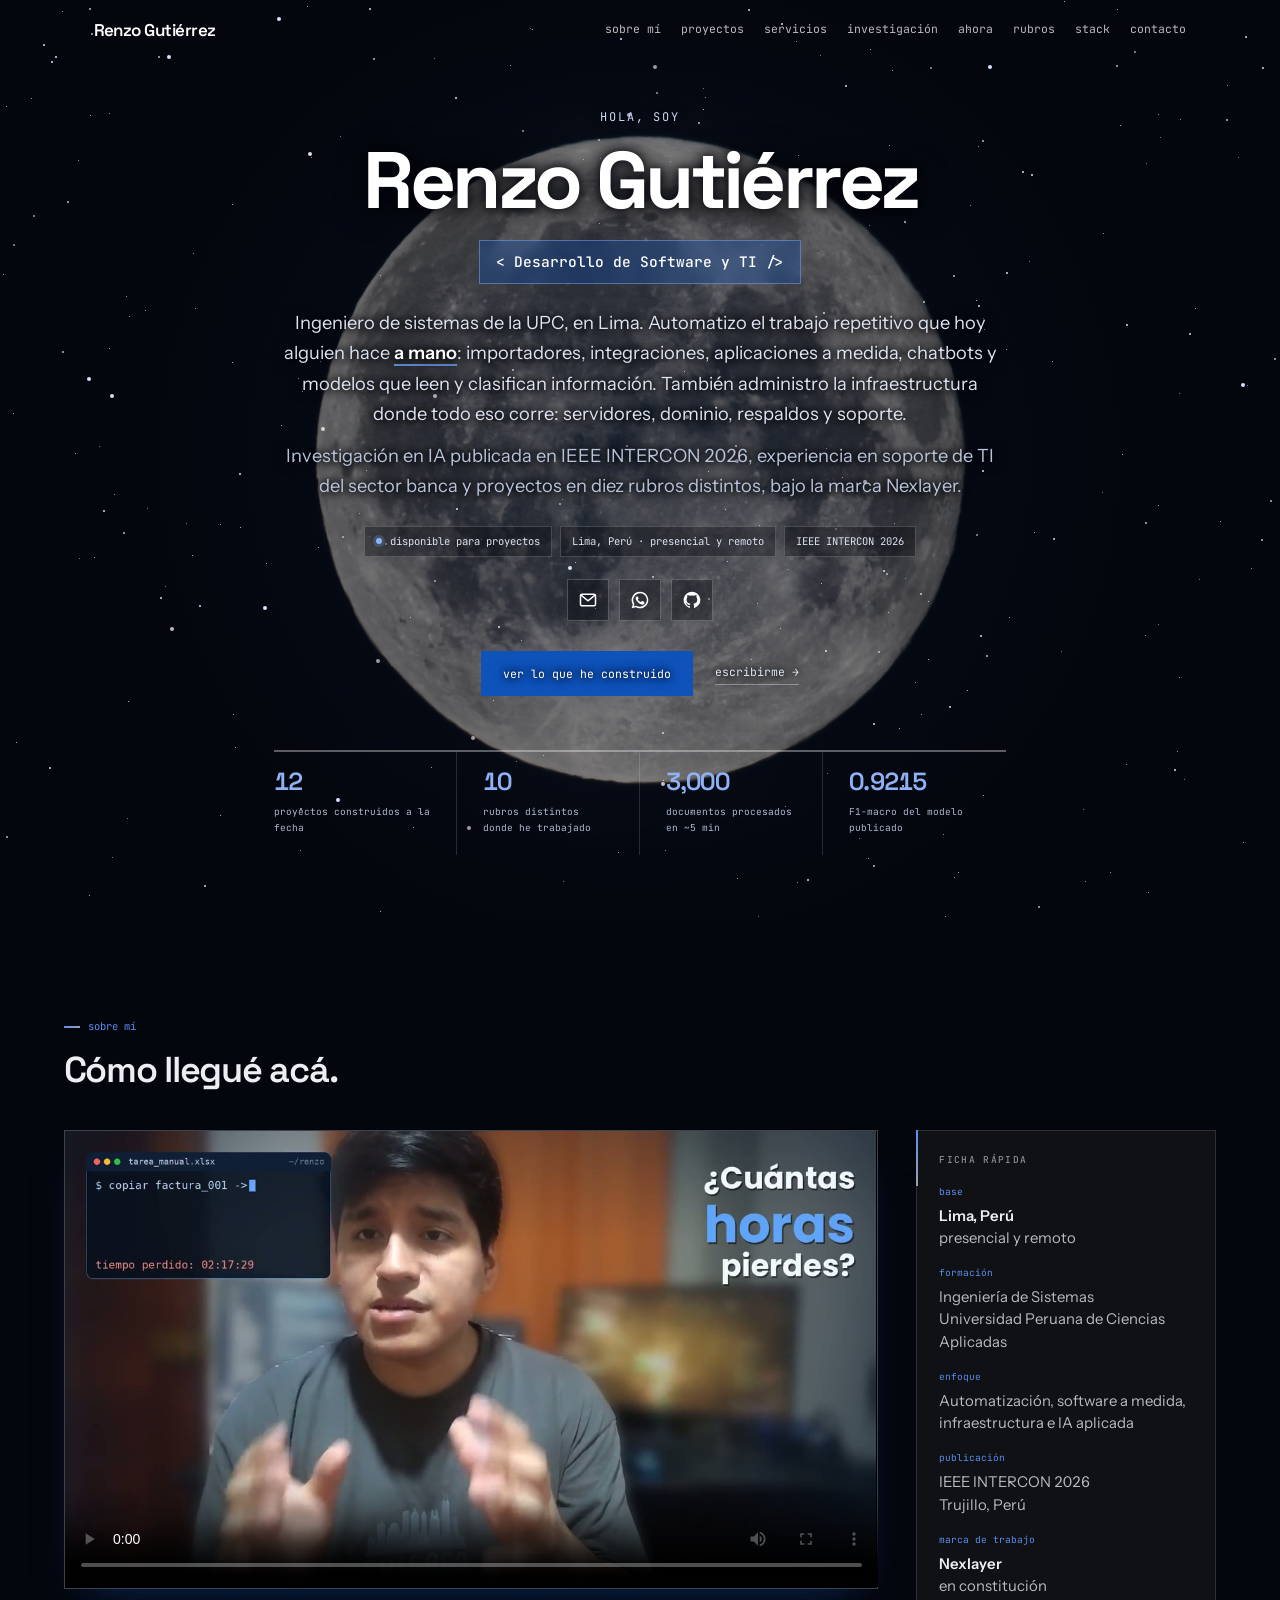
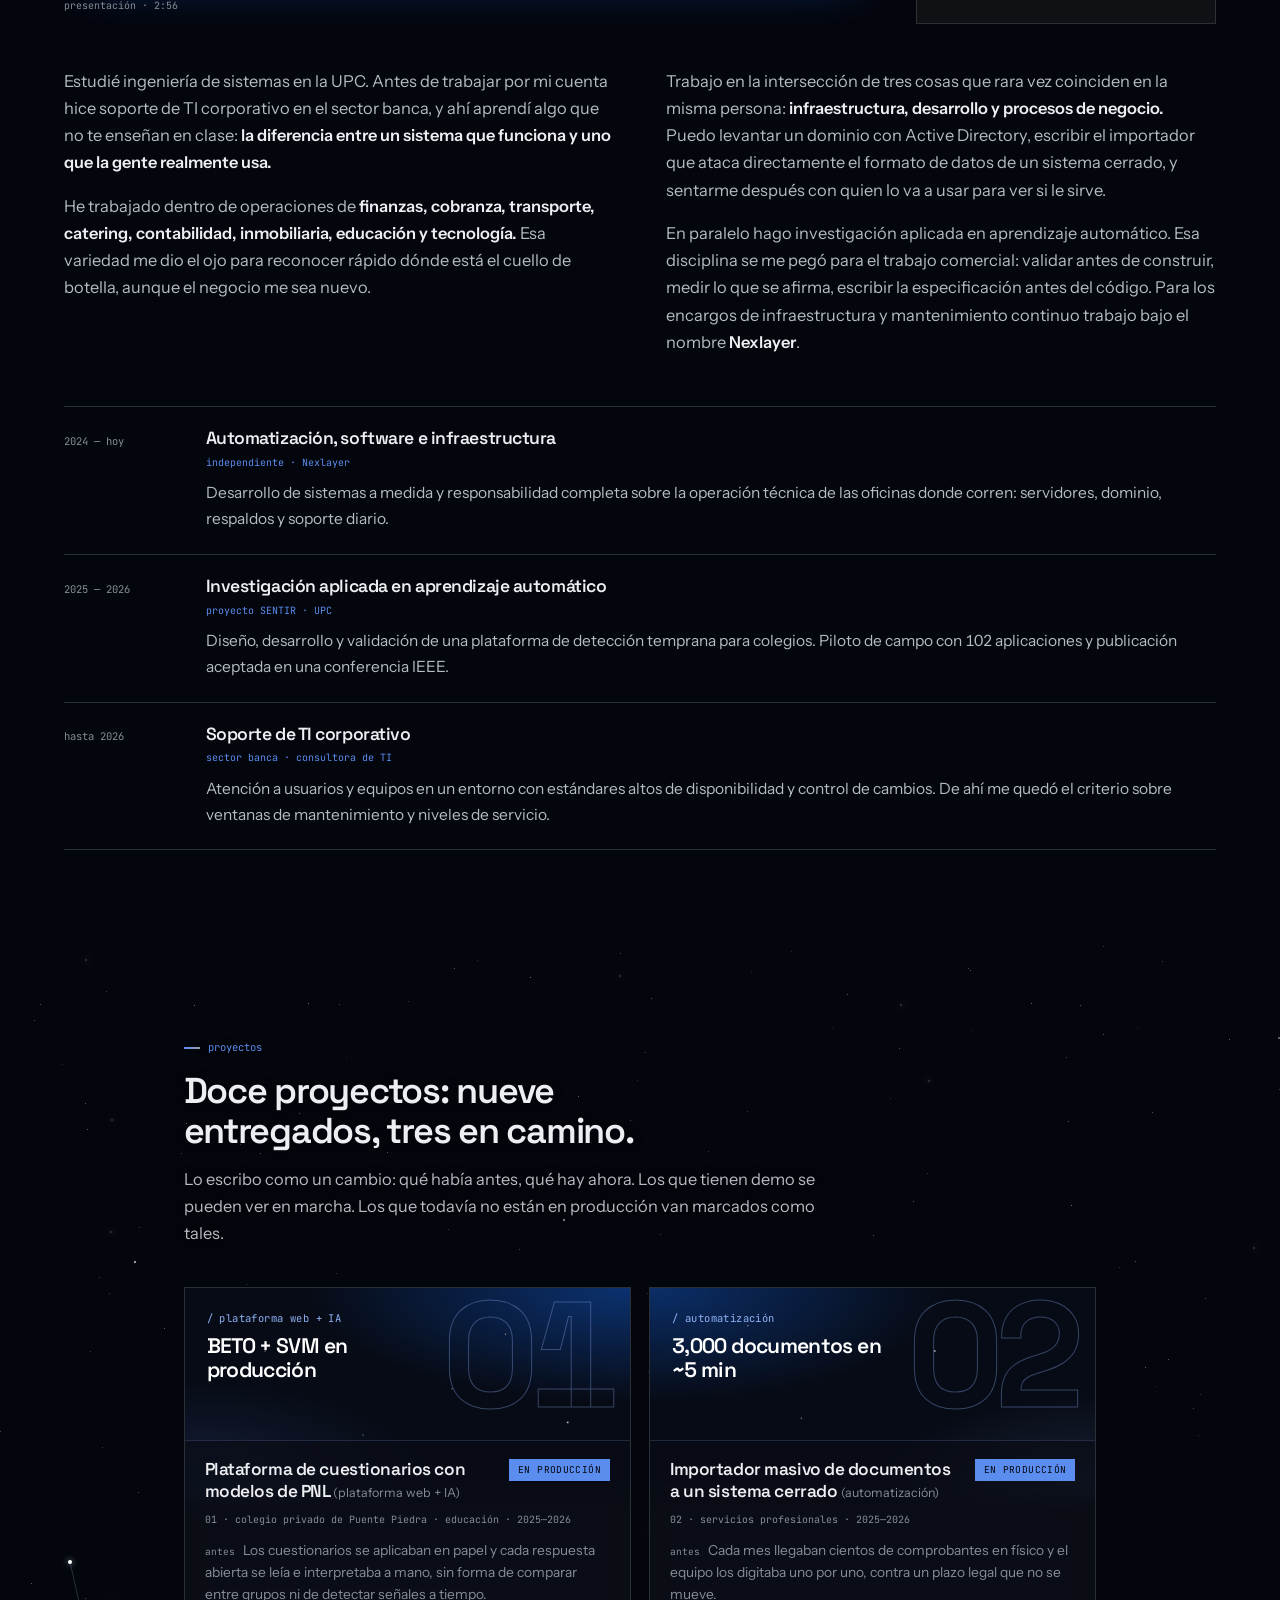
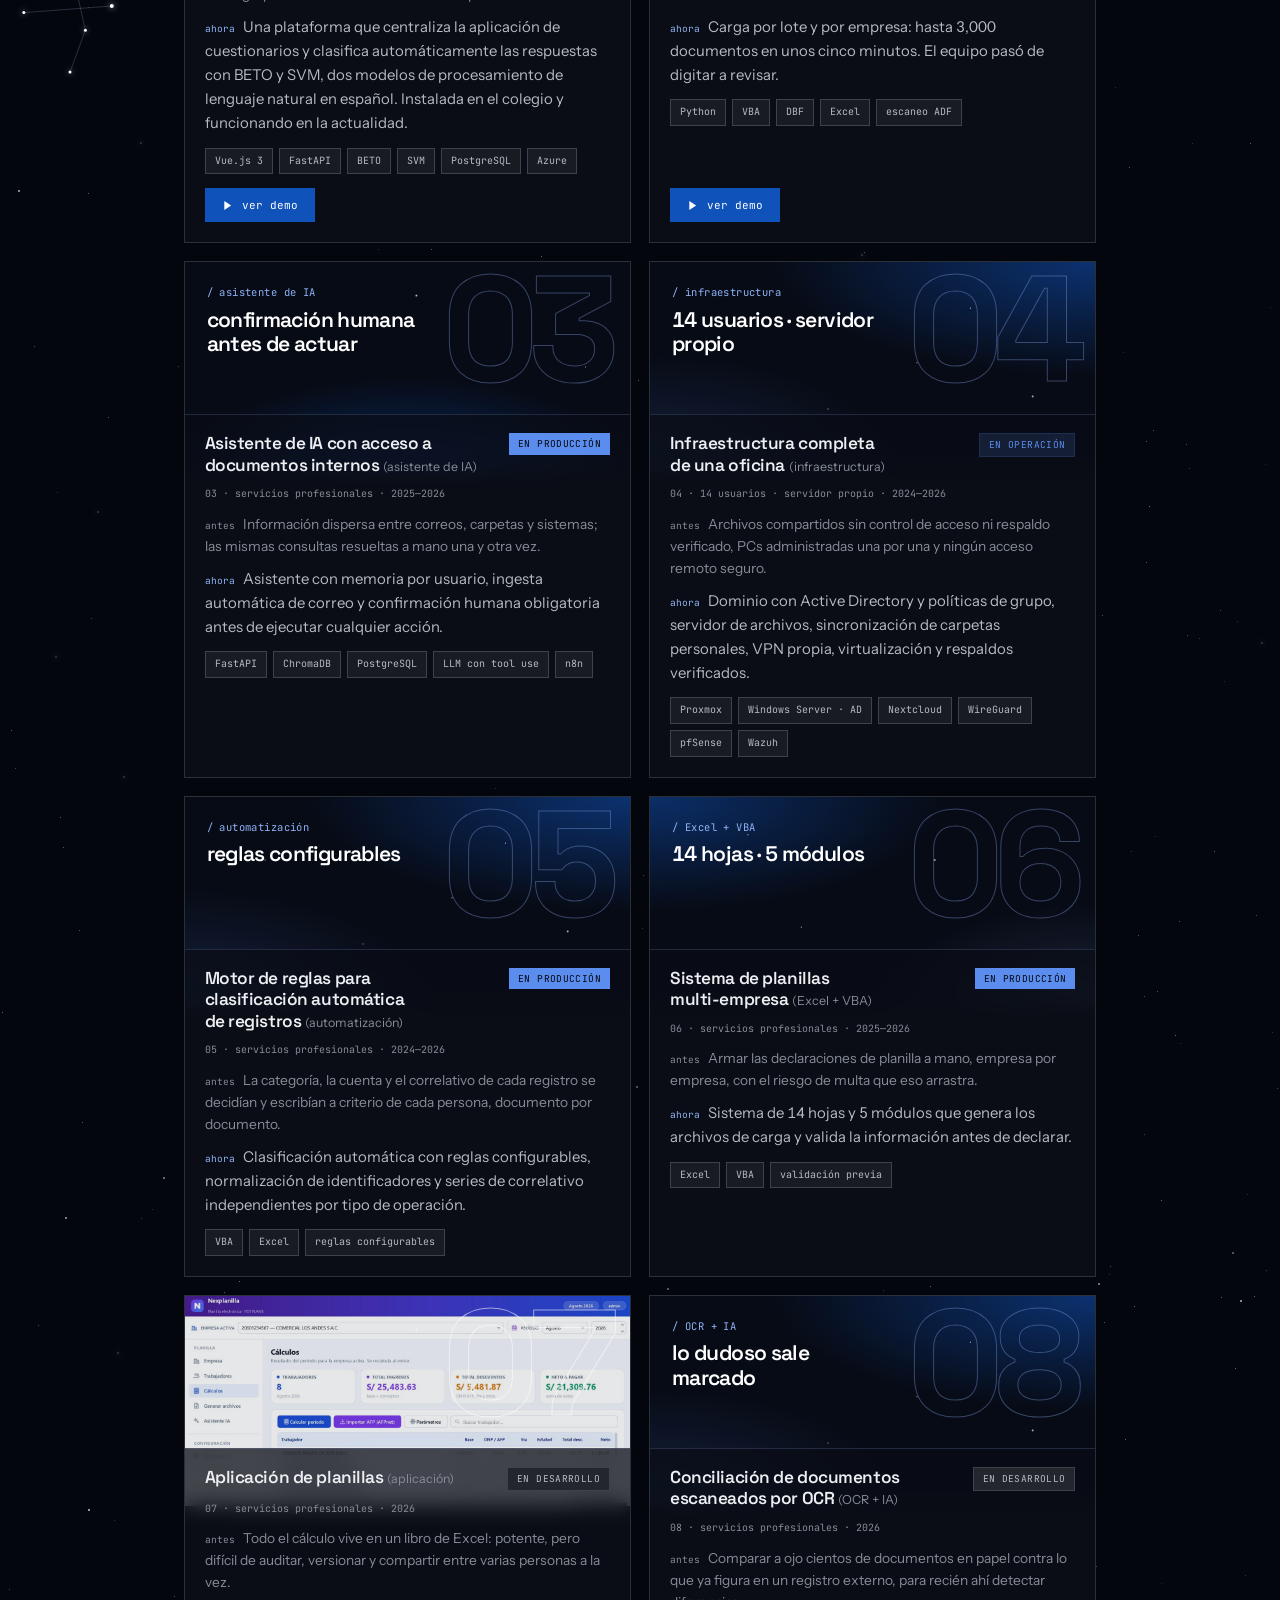
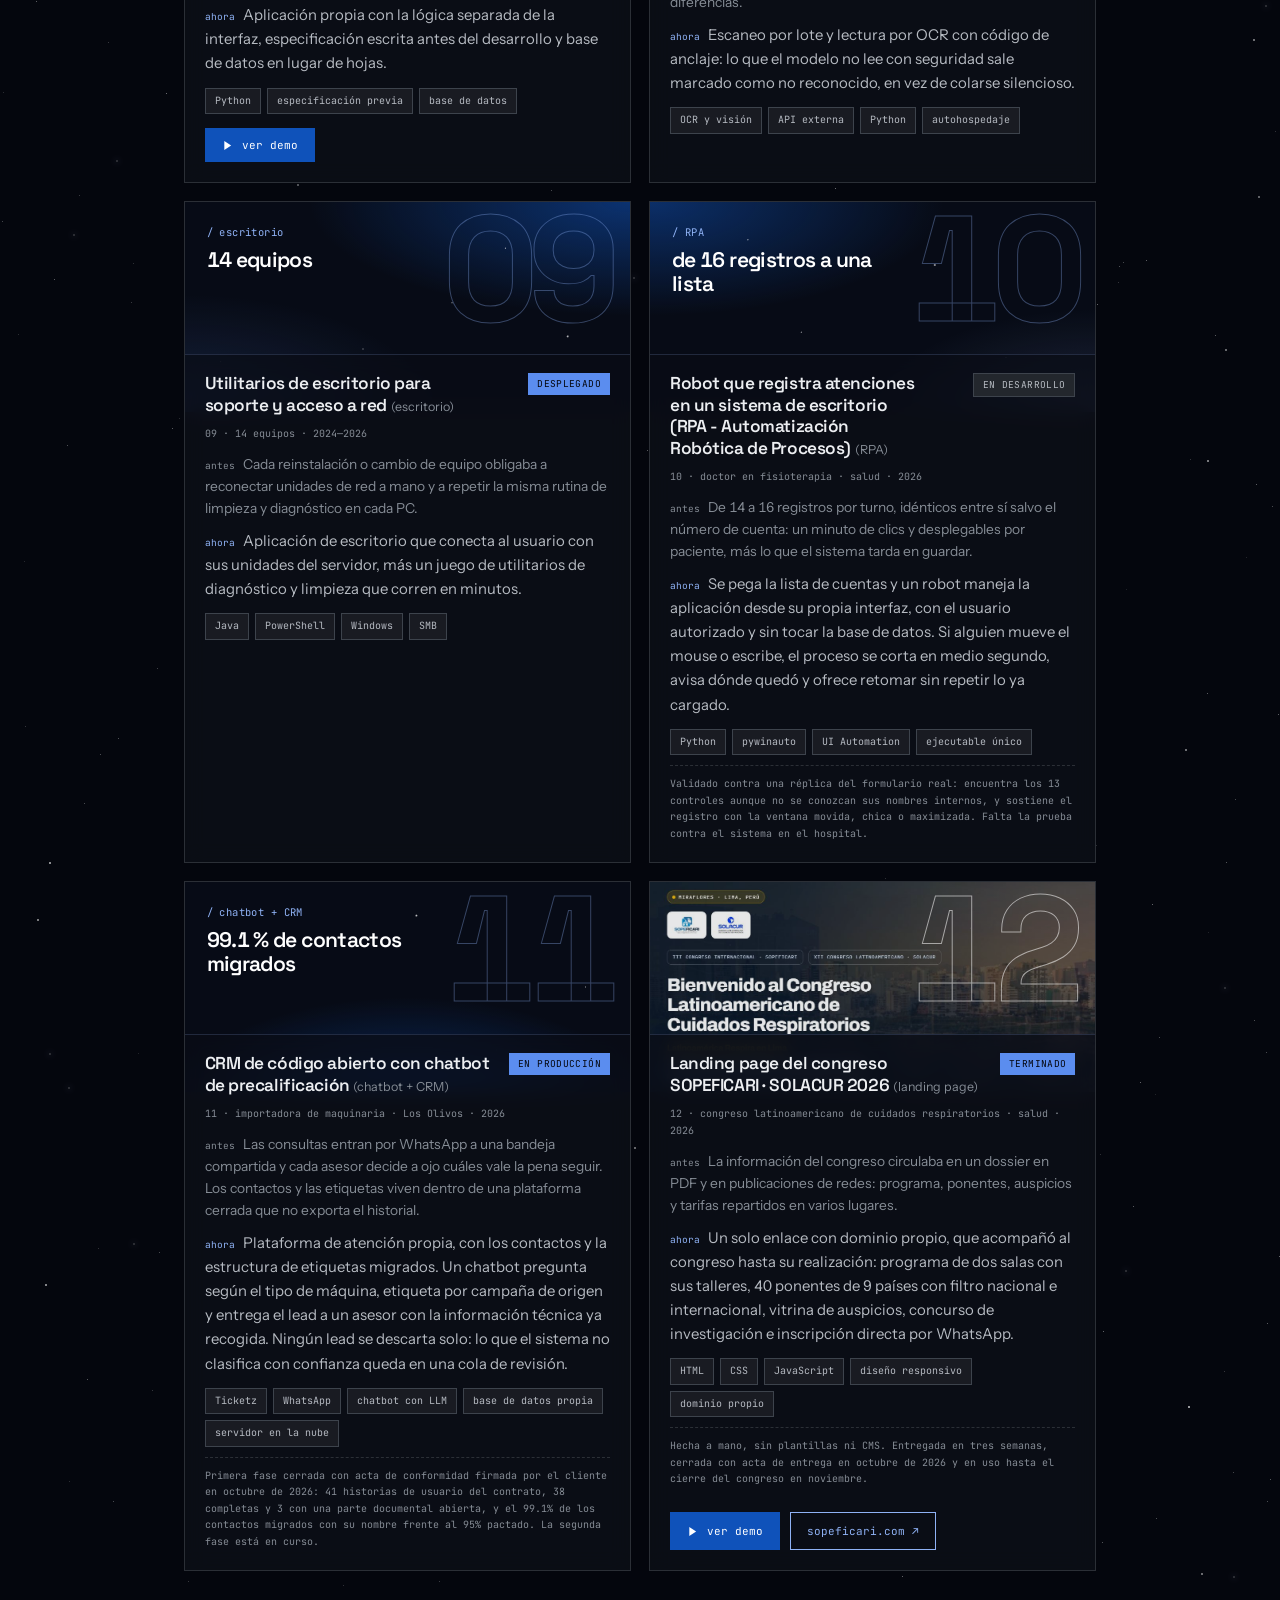
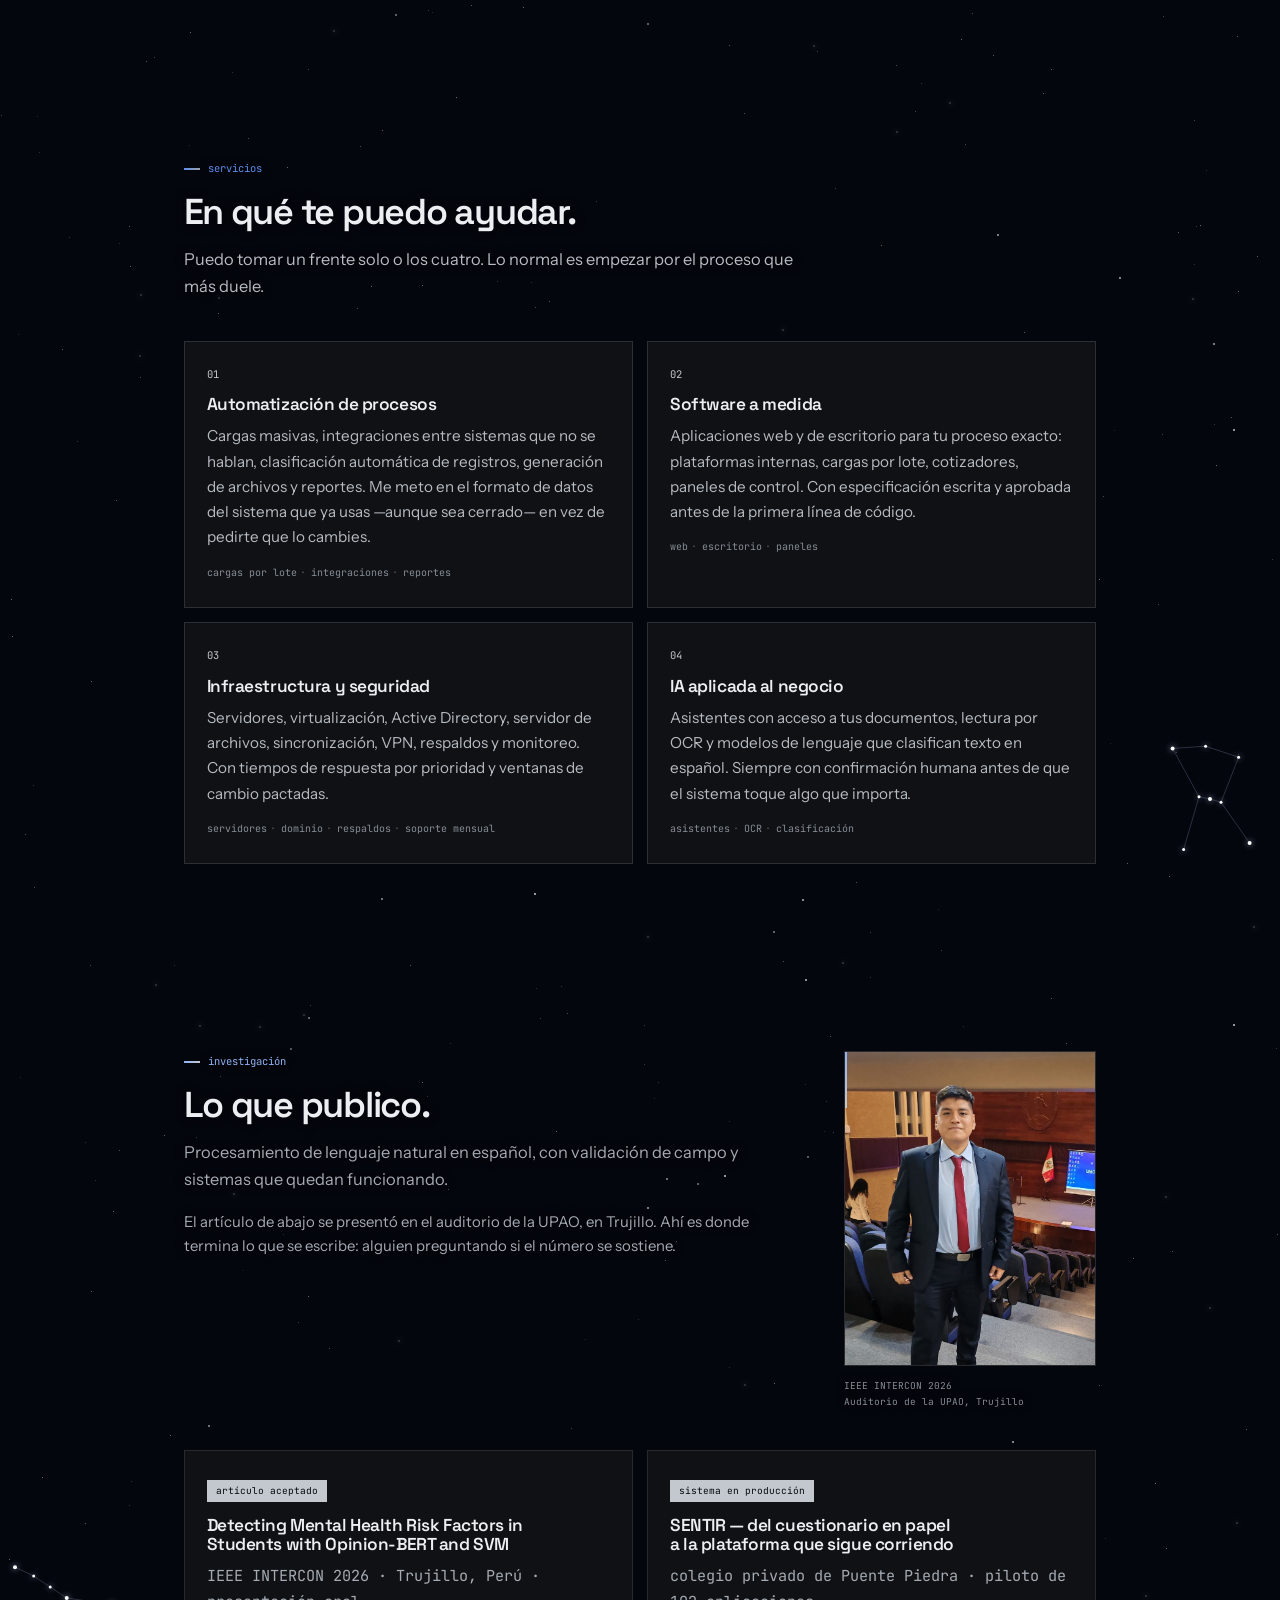
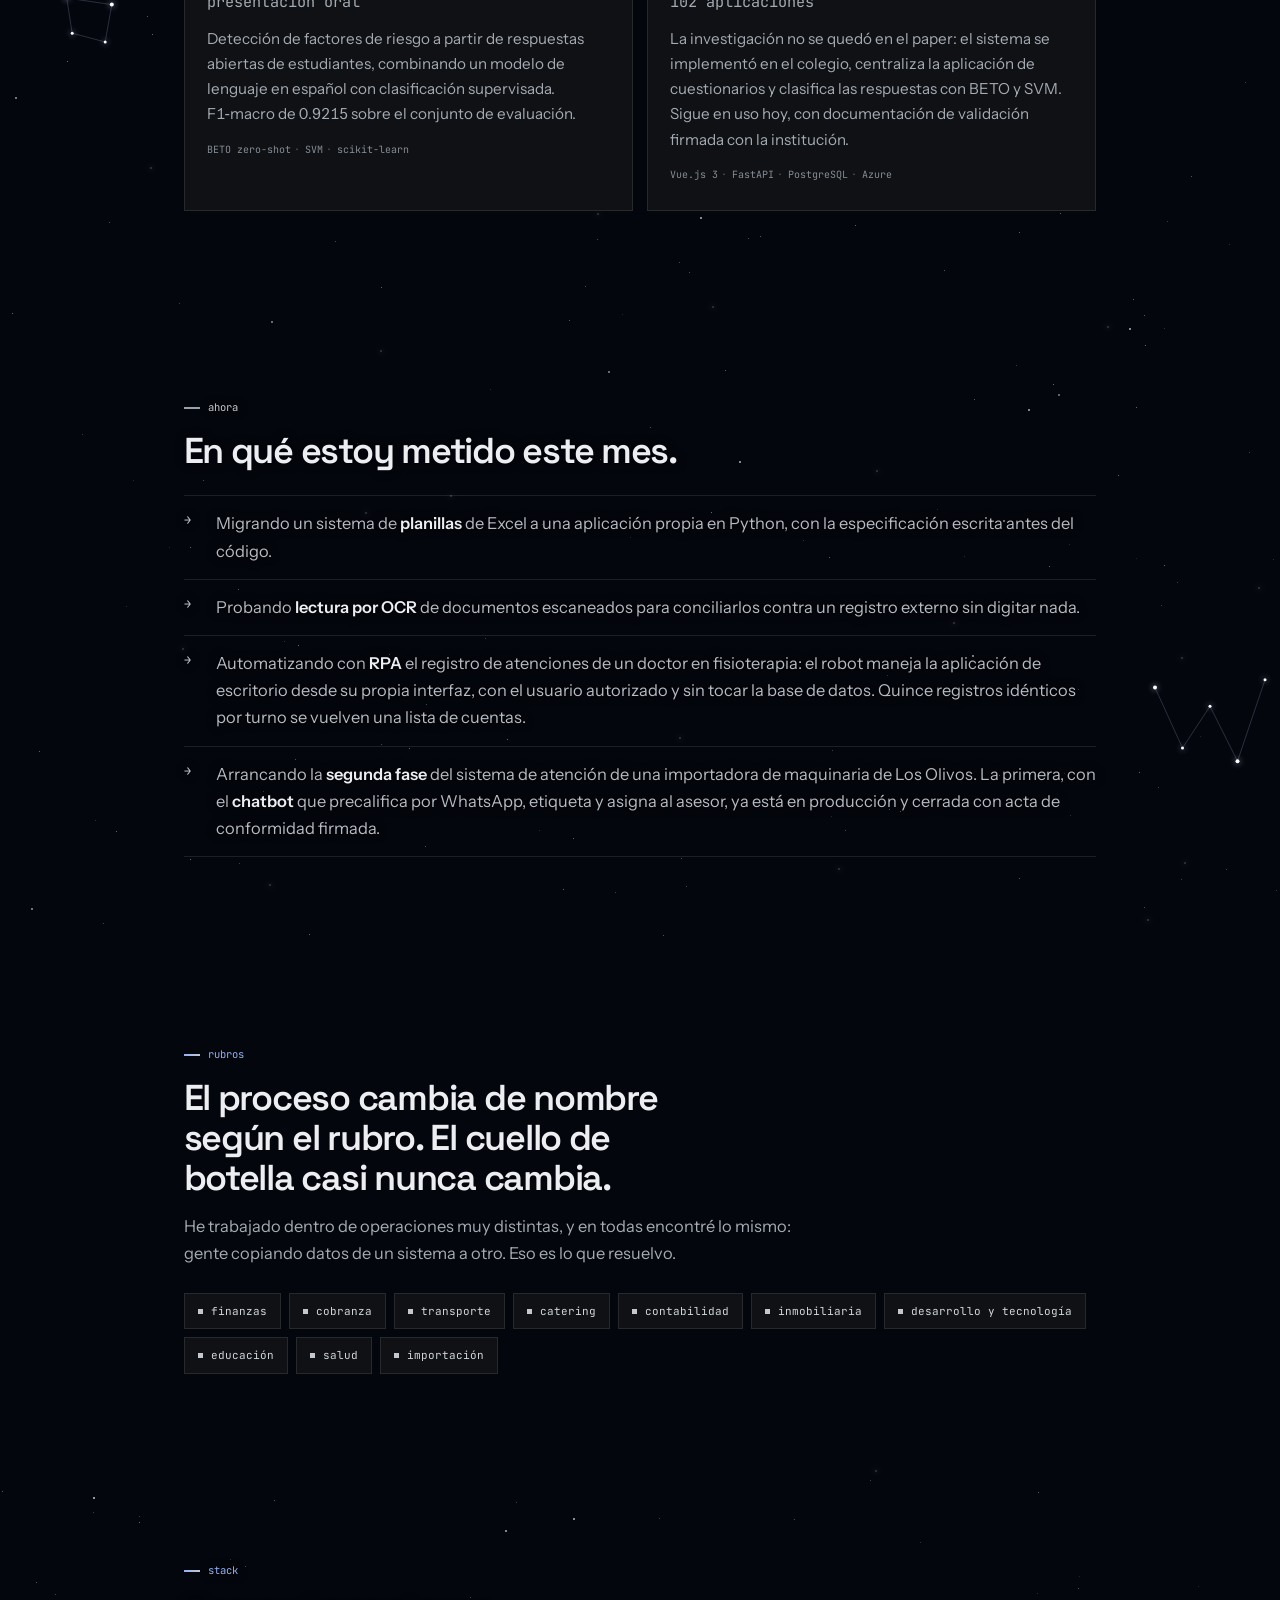
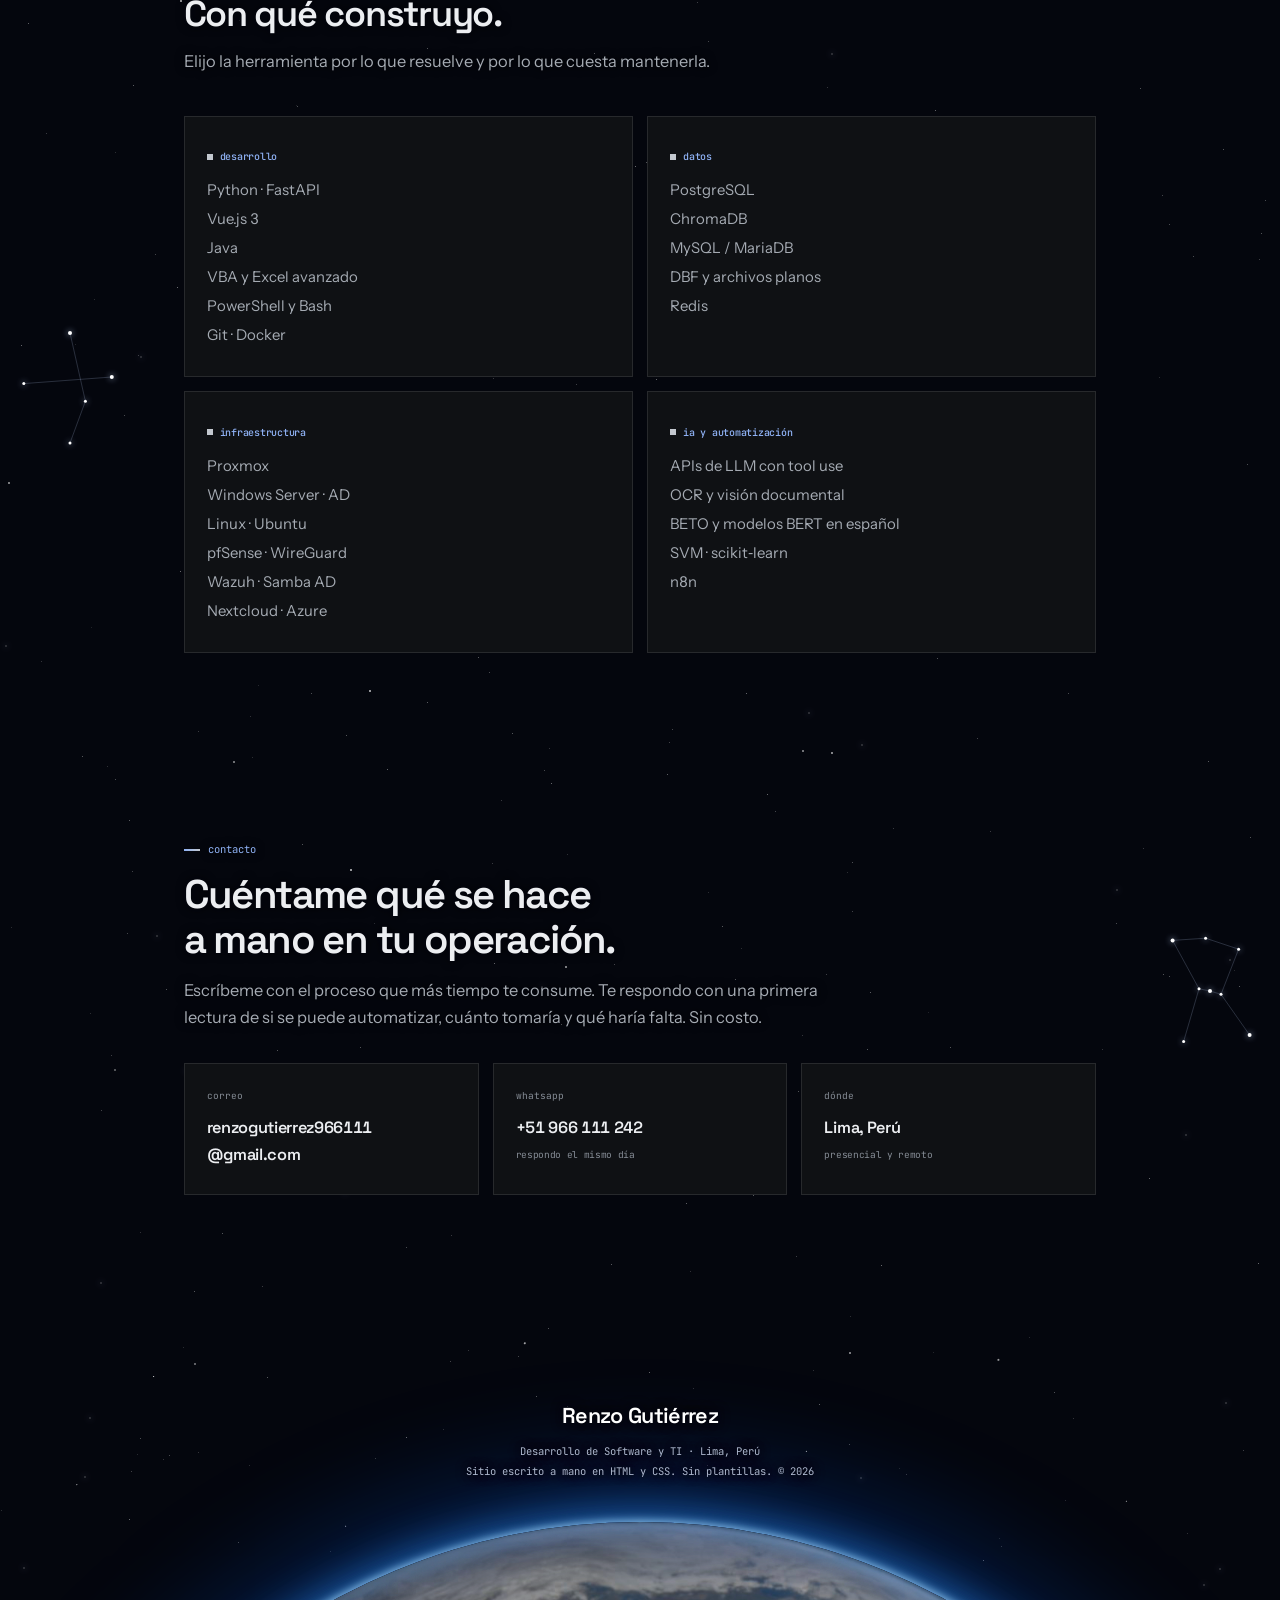
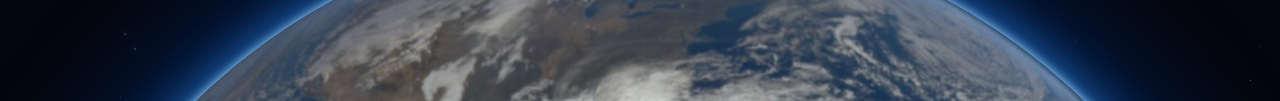
==== commit 54a27a9e: "Conectar la landing de SOPEFICARI como demo del proyecto 12 - Proyecto 12 con su nombre real, portad" ====
--- a/index.html
+++ b/index.html
@@ -354,18 +354,23 @@
           </article>
 
           <article class="work rv">
-            <div class="w-cover" aria-hidden="true">
+            <div class="w-cover w-foto" aria-hidden="true">
+              <img src="demos/sopeficari.jpg" alt="" loading="lazy" decoding="async">
               <span class="w-num">12</span>
-              <span class="w-kind">/ landing page</span>
-              <span class="w-dato">40 ponentes · 9 países</span>
-            </div>
-            <div class="w-panel">
-              <div class="w-line"><h3>Landing page de un congreso médico internacional <small>(landing page)</small></h3><span class="state s-live">terminado</span></div>
-              <p class="w-meta">12 · congreso de terapia respiratoria · salud · 2026</p>
+            </div>
+            <div class="w-panel">
+              <div class="w-line"><h3>Landing page del congreso SOPEFICARI · SOLACUR 2026 <small>(landing page)</small></h3><span class="state s-live">terminado</span></div>
+              <p class="w-meta">12 · congreso latinoamericano de cuidados respiratorios · salud · 2026</p>
               <p class="w-antes"><em>antes</em>La información del congreso circulaba en un dossier en PDF y en publicaciones de redes: programa, ponentes, auspicios y tarifas repartidos en varios lugares.</p>
               <p class="w-desc">Un solo enlace con dominio propio, que acompañó al congreso hasta su realización: programa de dos salas con sus talleres, 40 ponentes de 9 países con filtro nacional e internacional, vitrina de auspicios, concurso de investigación e inscripción directa por WhatsApp.</p>
               <ul class="w-stack"><li>HTML</li><li>CSS</li><li>JavaScript</li><li>diseño responsivo</li><li>dominio propio</li></ul>
               <p class="w-nota">Hecha a mano, sin plantillas ni CMS. Entregada en tres semanas, cerrada con acta de entrega en octubre de 2026 y en uso hasta el cierre del congreso en noviembre.</p>
+              <div class="w-acts">
+                <button class="demo-btn js-demo" data-demo="congreso" type="button" aria-haspopup="dialog">
+                  <svg width="11" height="11" viewBox="0 0 12 12" fill="currentColor" aria-hidden="true" focusable="false"><path d="M2.5 1.2 10 6l-7.5 4.8V1.2Z"/></svg> ver demo
+                </button>
+                <a class="w-link" href="https://sopeficari.com/" target="_blank" rel="noopener noreferrer">sopeficari.com ↗</a>
+              </div>
             </div>
           </article>
 
--- a/css/estilos.css
+++ b/css/estilos.css
@@ -298,6 +298,10 @@
 /* nota al pie de una ficha: que se sepa hasta donde llega lo comprobado */
 .w-nota{font-family:var(--mono);font-size:10px;line-height:1.65;color:var(--text-3);padding-top:10px;border-top:1px dashed var(--hair)}
 .w-acts{display:flex;flex-wrap:wrap;gap:10px;margin-top:auto;padding-top:4px}
+/* enlace al sitio publicado: contorno, al lado del botón de demo */
+.w-link{font-family:var(--mono);font-size:11px;color:var(--dia-lt);text-decoration:none;border:1px solid var(--dia-lt);
+  padding:9px 16px;display:inline-flex;align-items:center;transition:.2s;white-space:nowrap}
+.w-link:hover{background:#0F52BA;border-color:#0F52BA;color:#fff}
 
 /* botón de demo */
 .demo-btn{
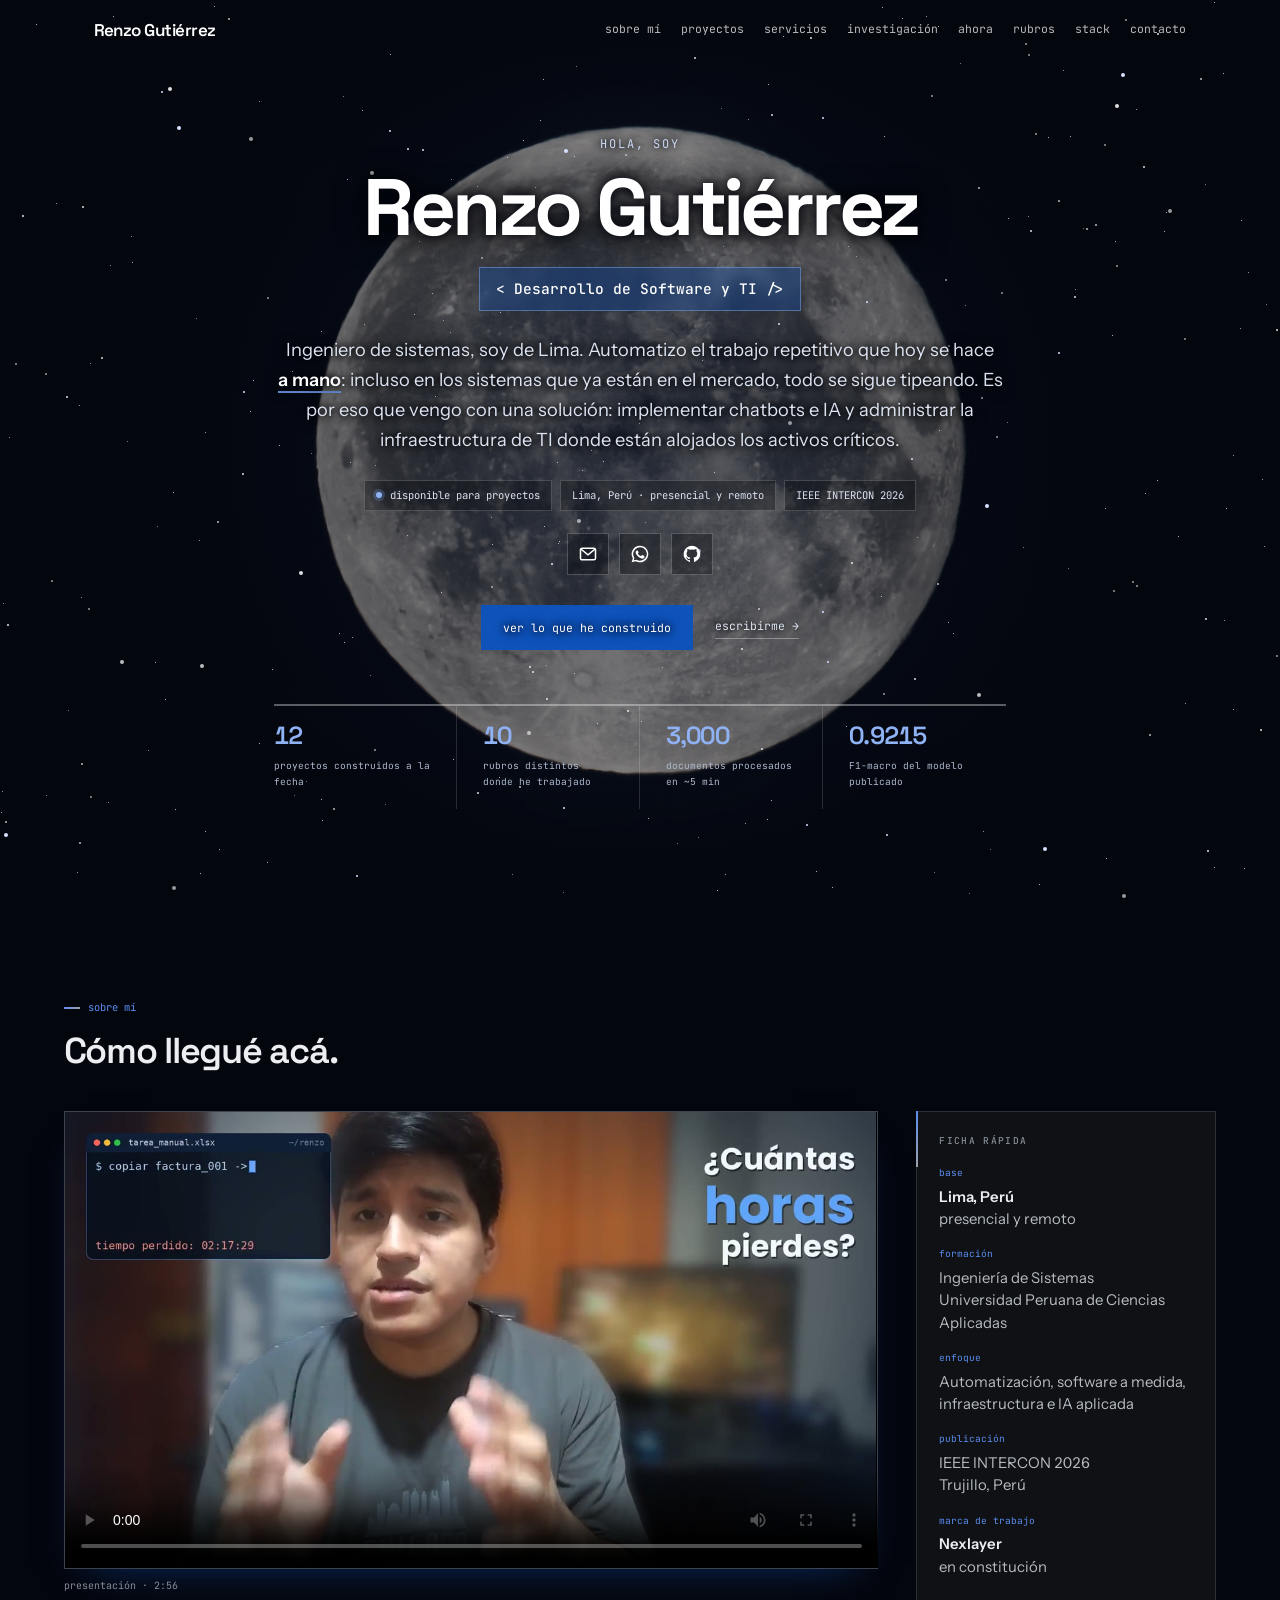
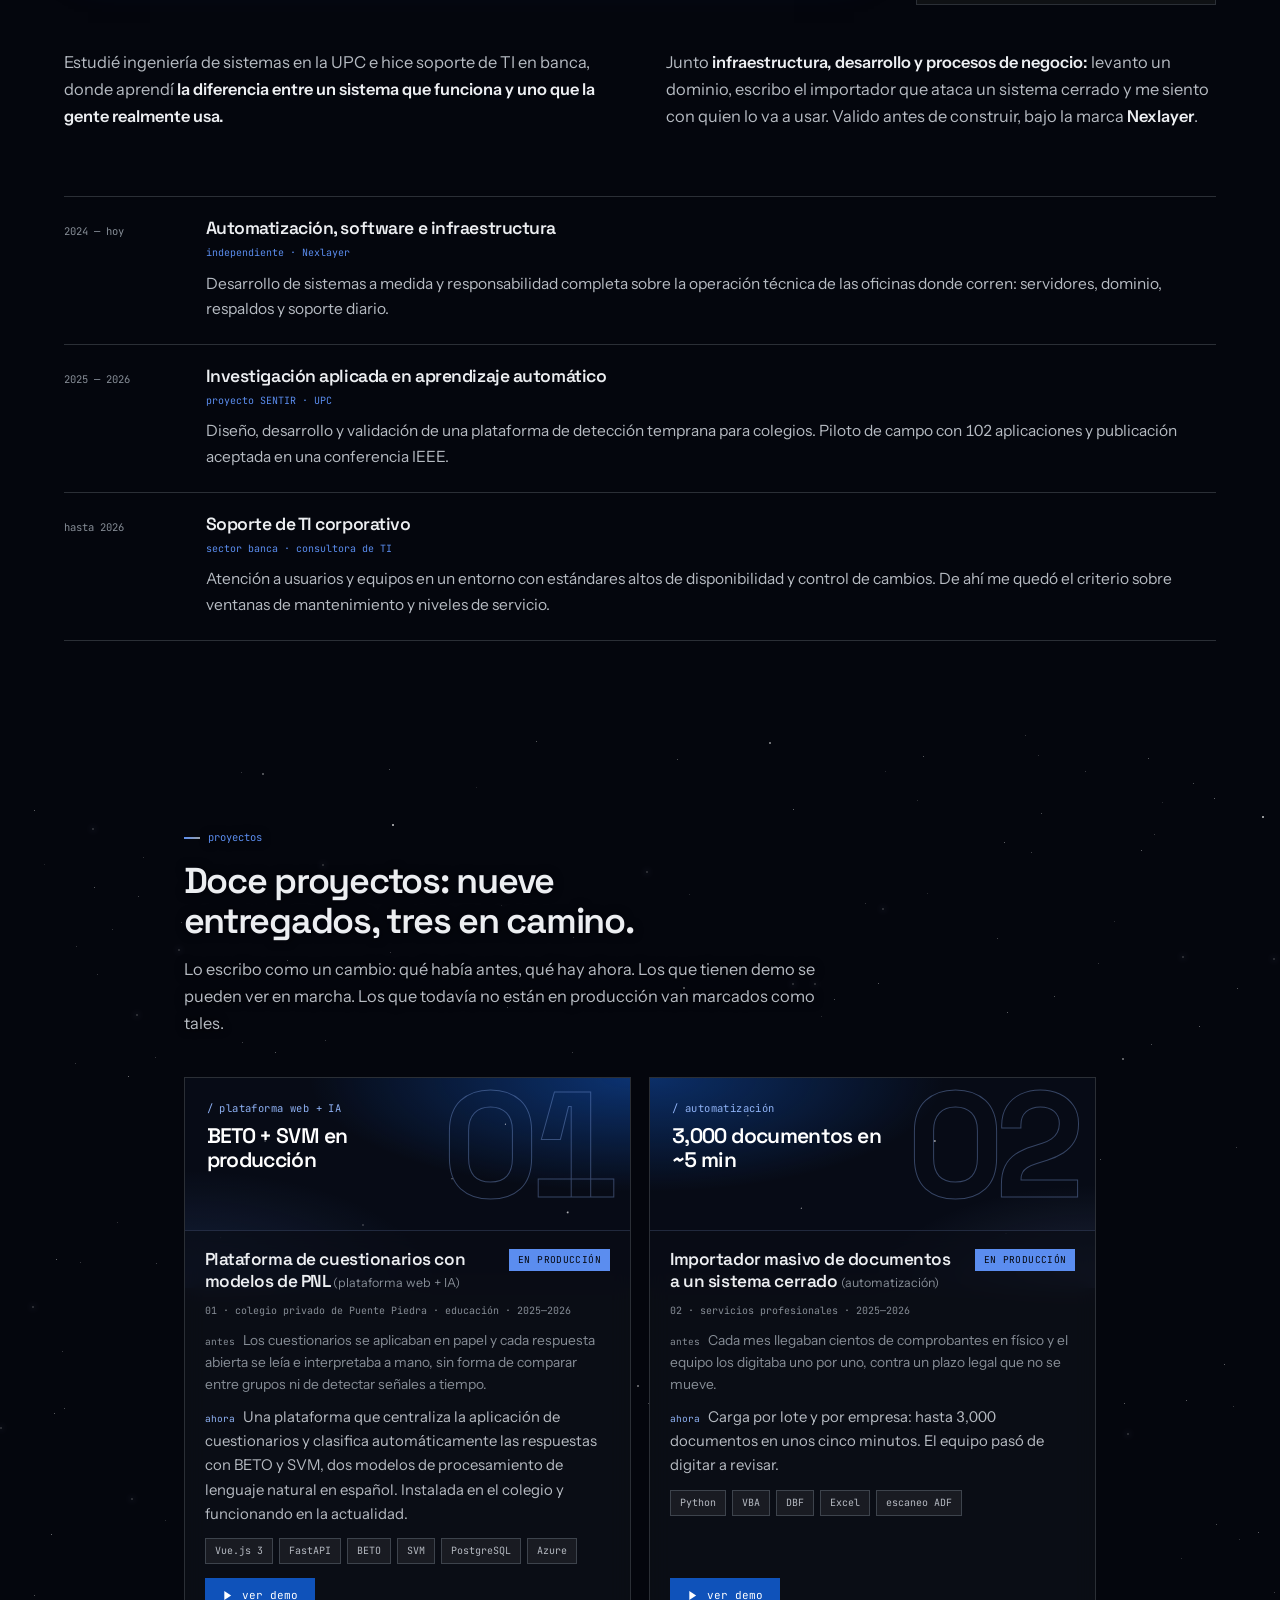
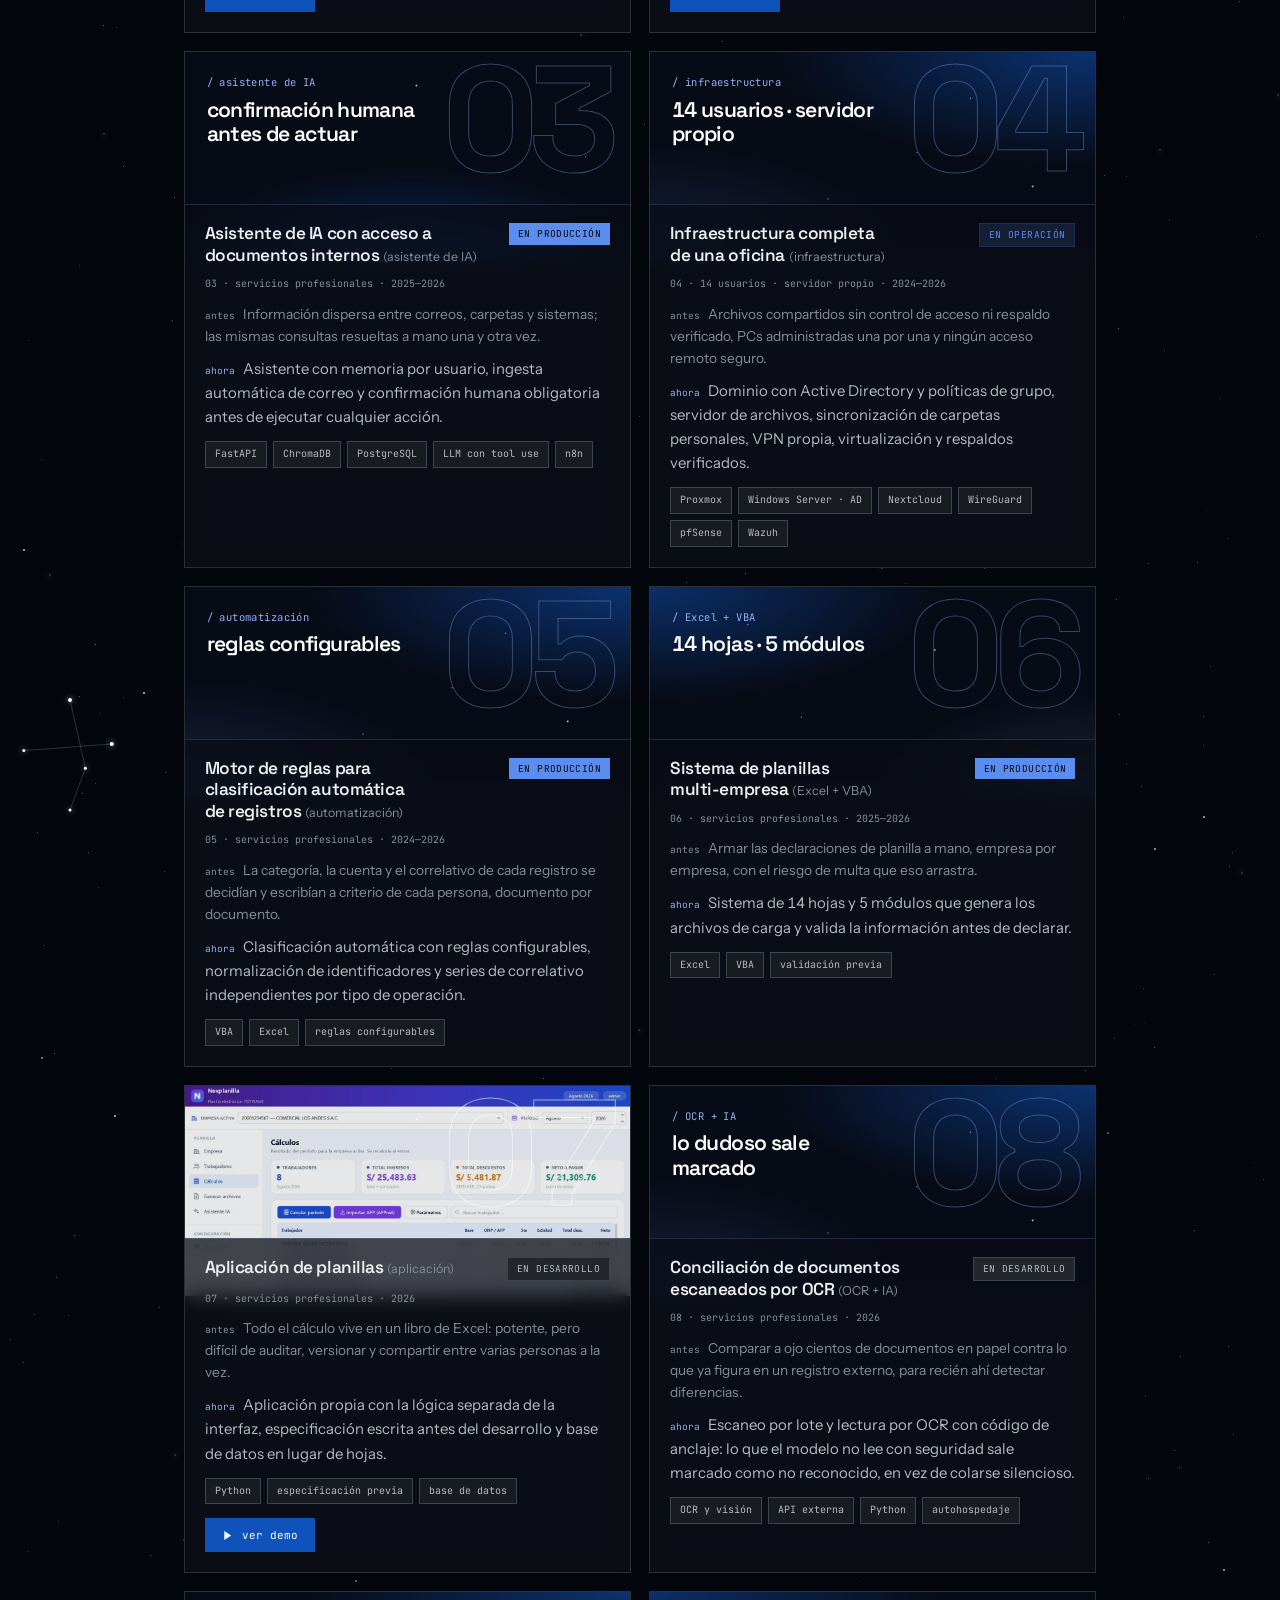
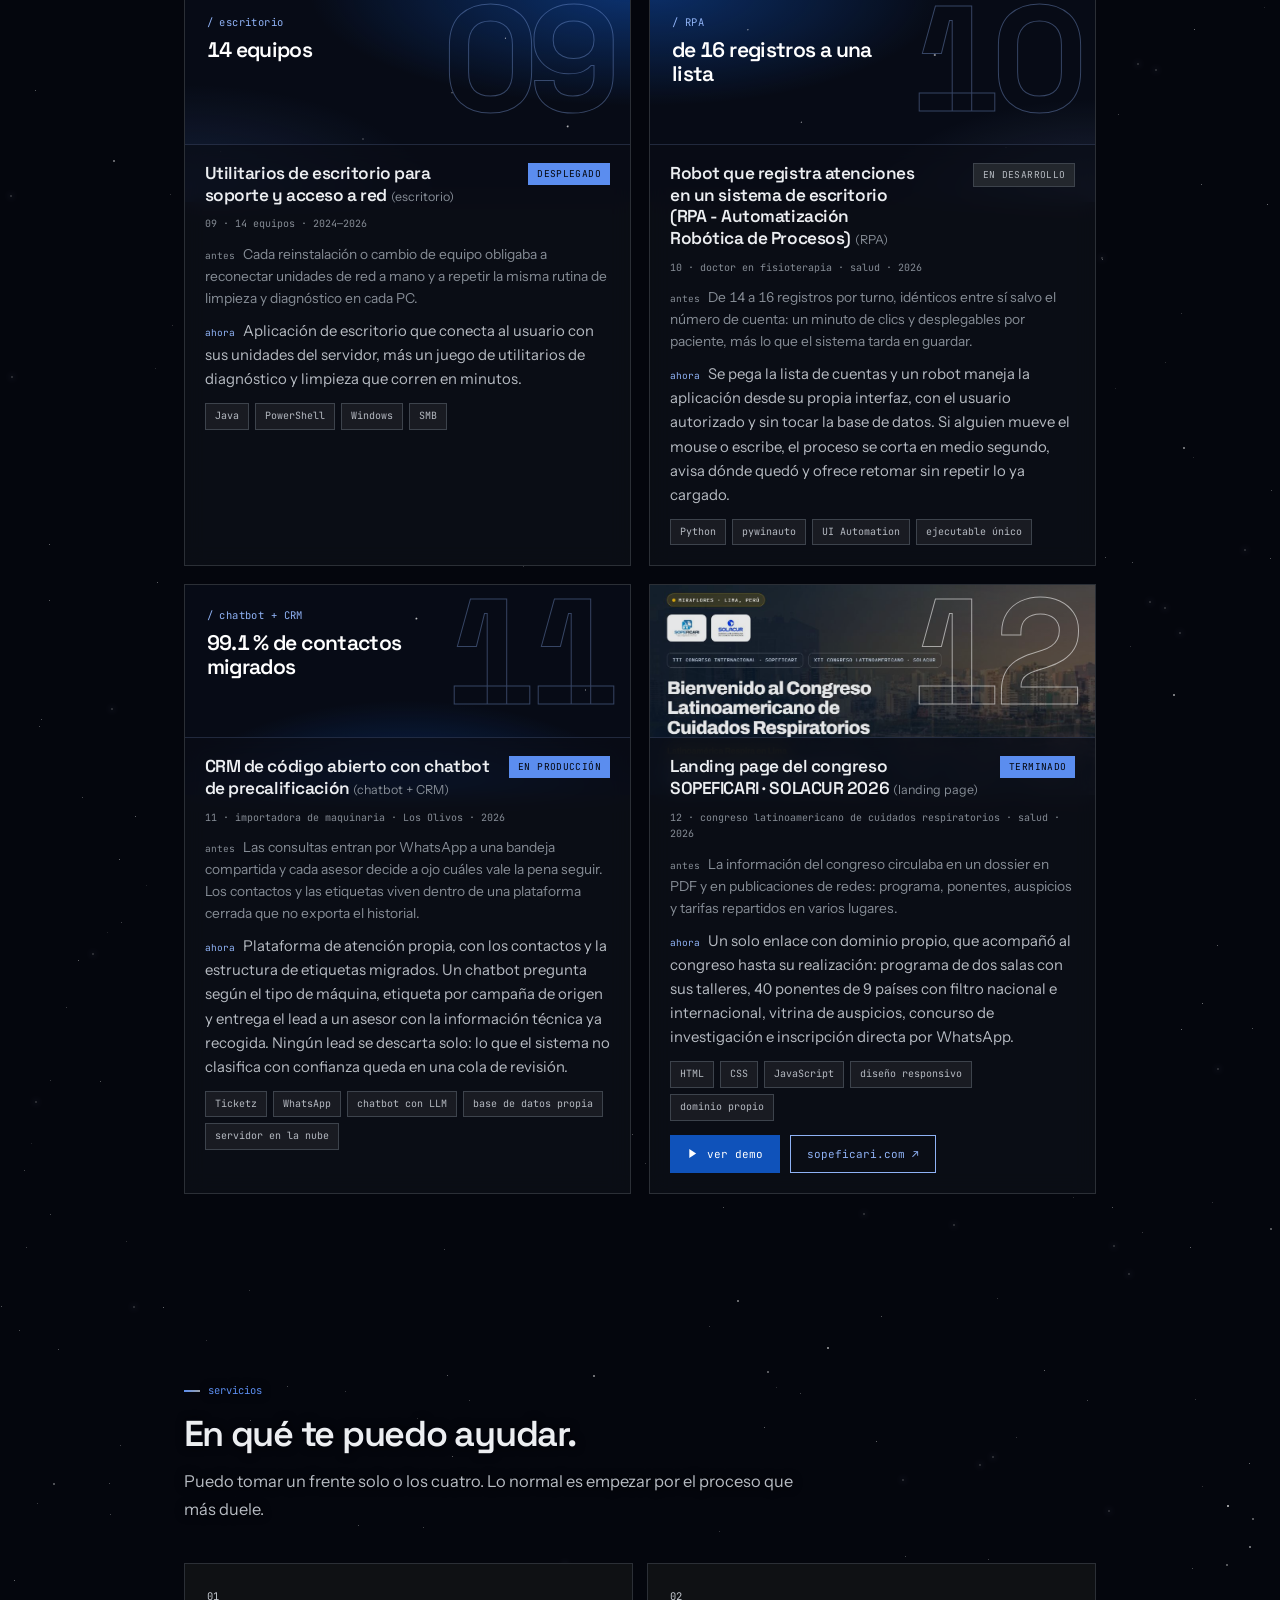
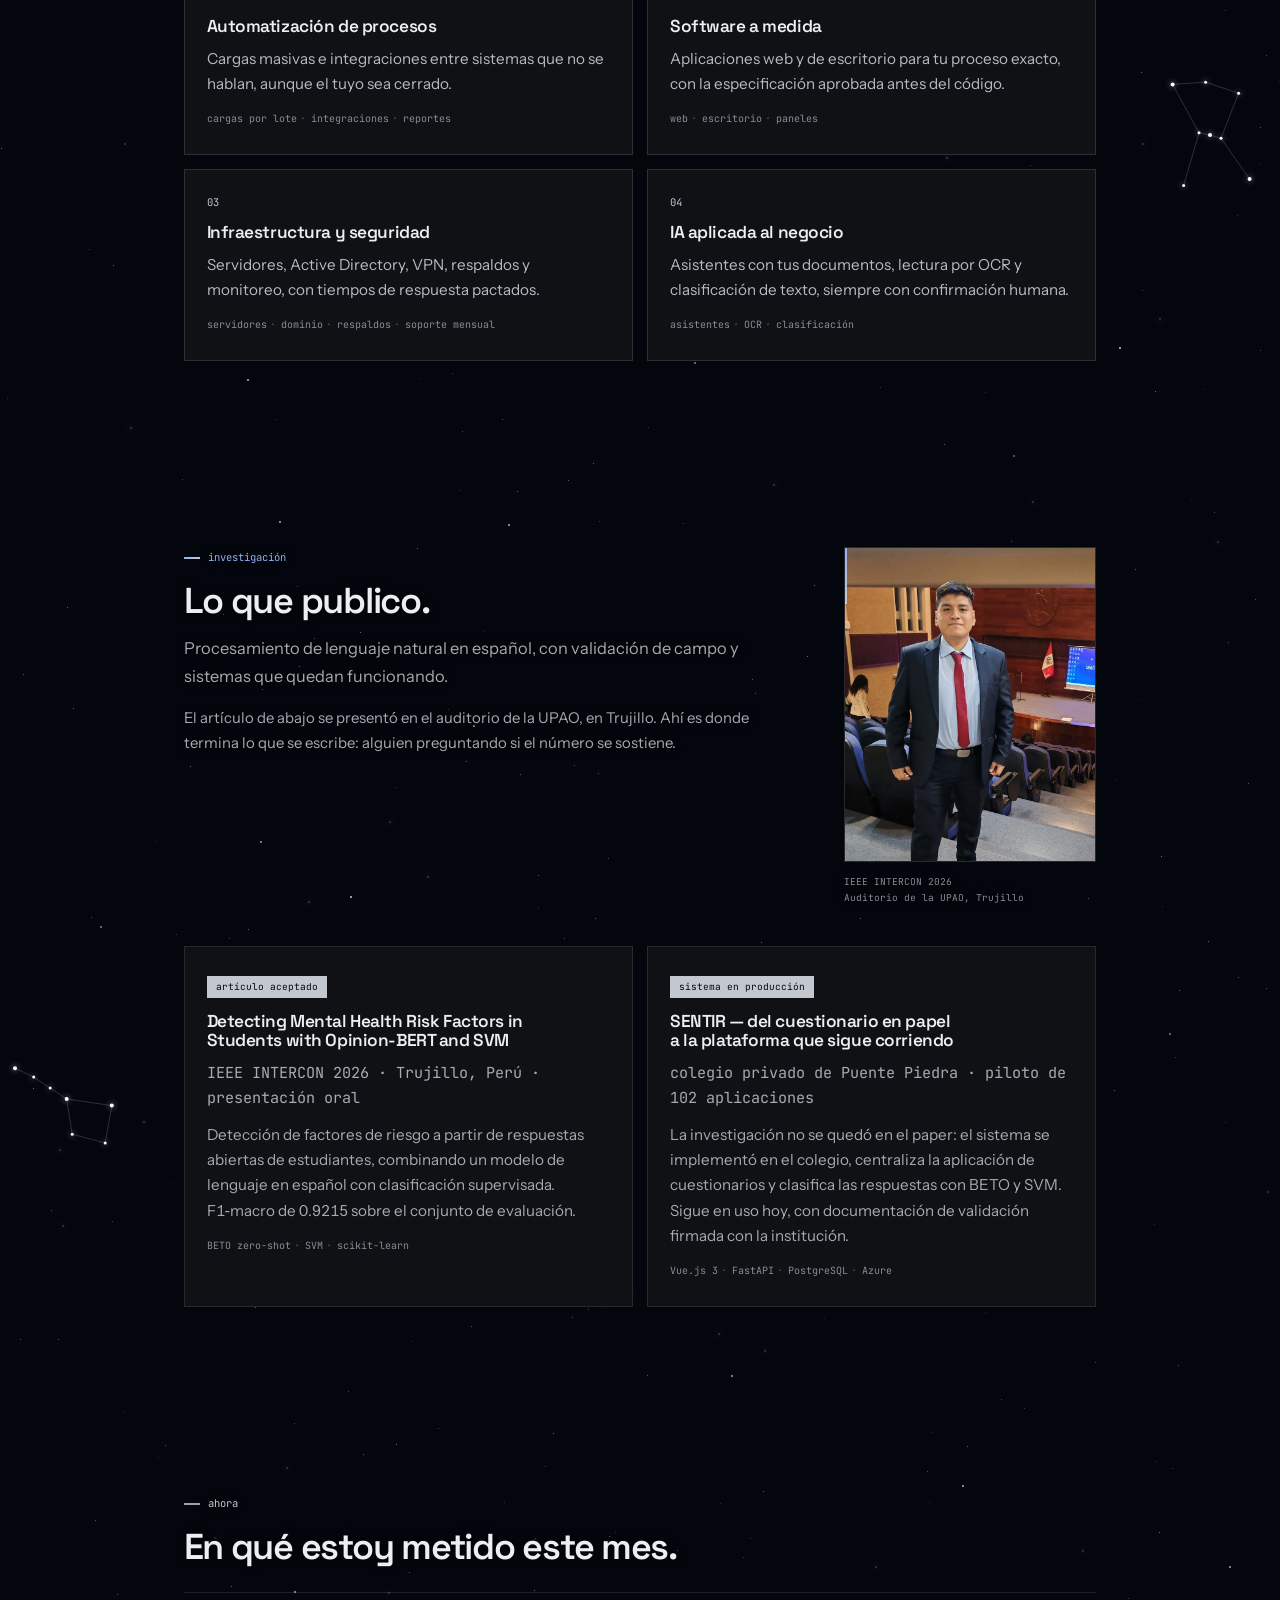
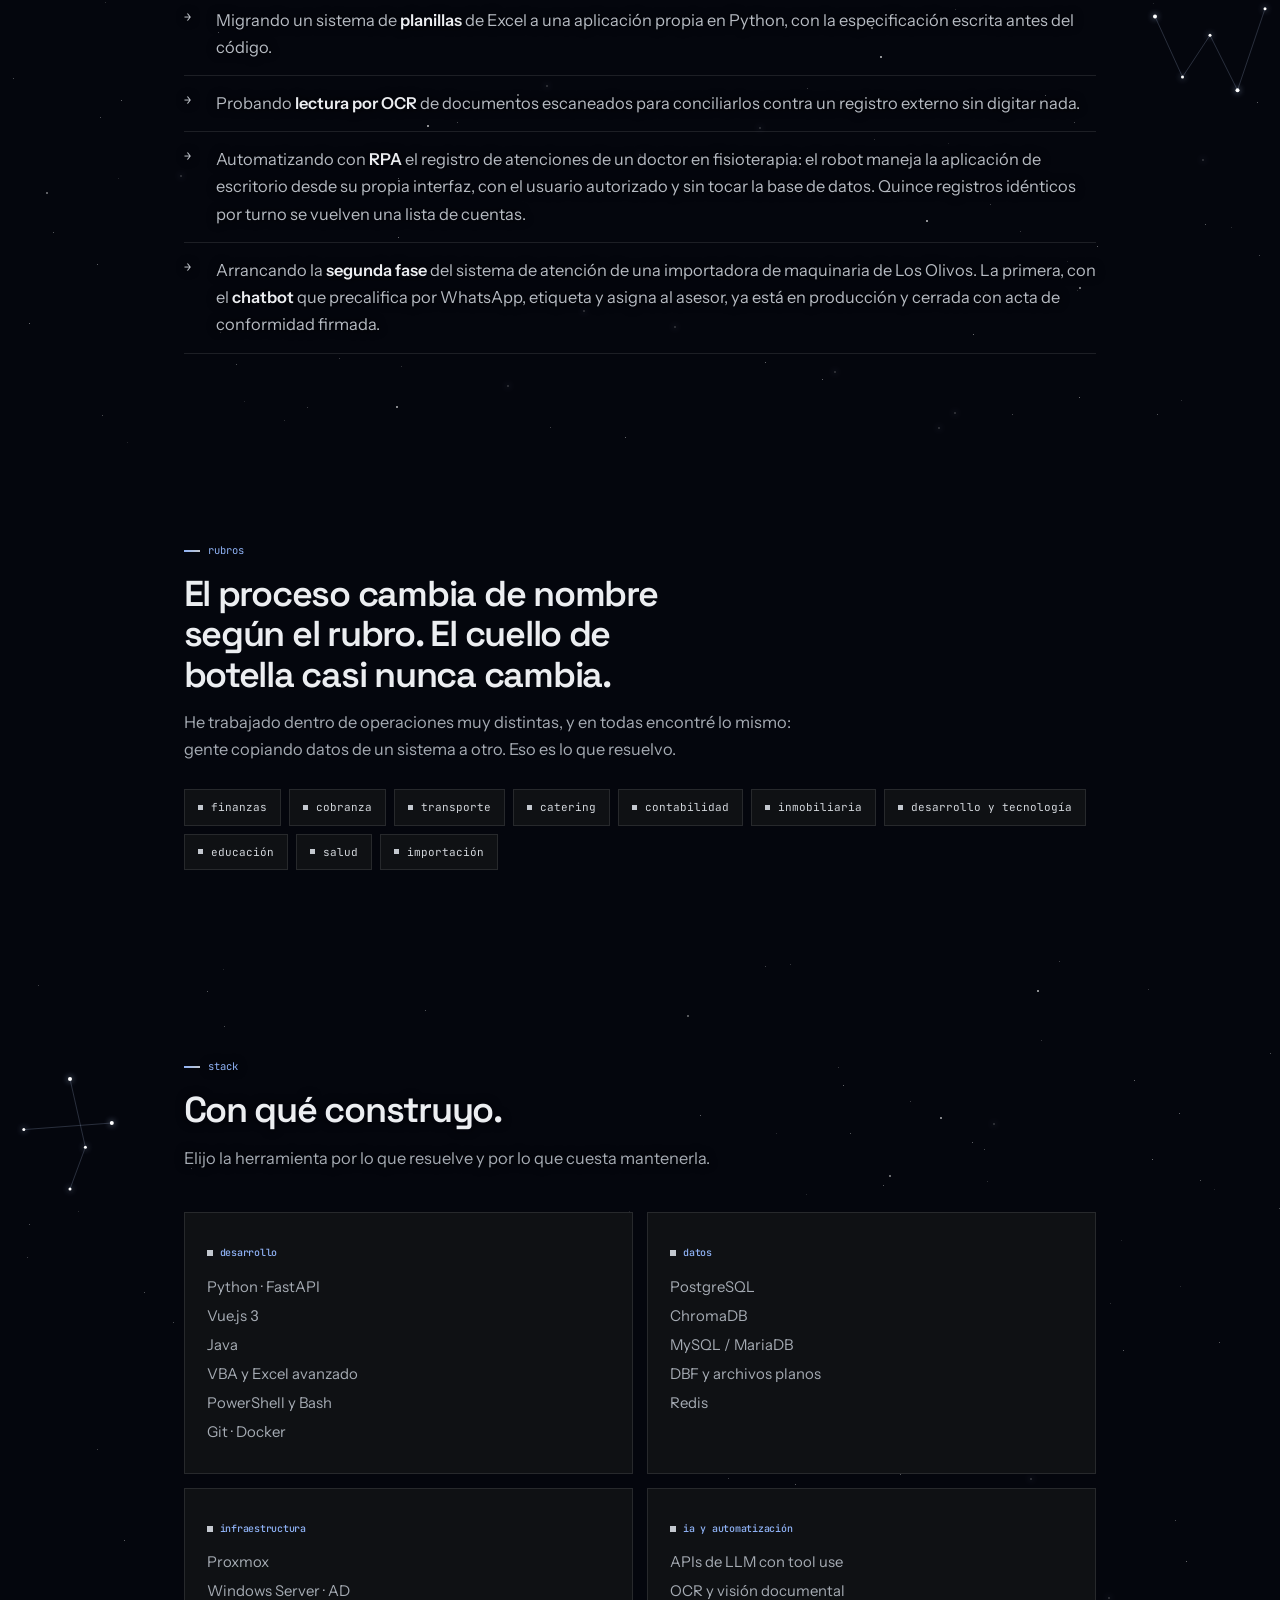
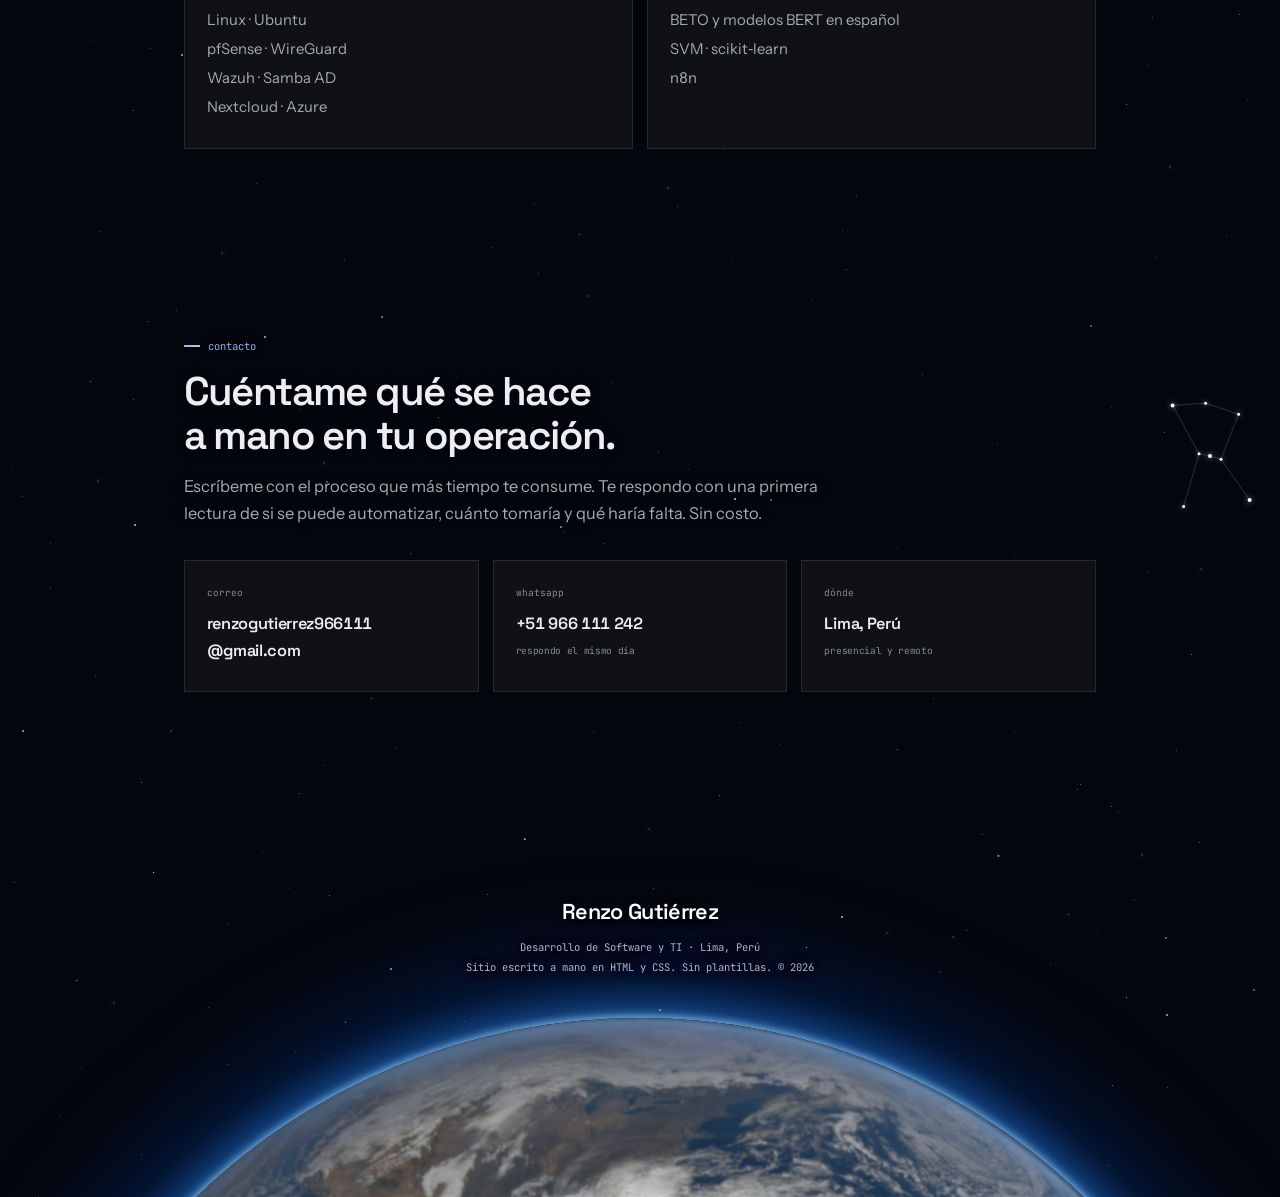
==== commit 5c27273f: "Acortar los textos de portada, sobre mí, proyectos y servicios - Portada con el texto nuevo de prese" ====
--- a/index.html
+++ b/index.html
@@ -59,8 +59,7 @@
         <p class="hero-kicker">hola, soy</p>
         <h1>Renzo Gutiérrez</h1>
         <p class="hero-badge">&lt; Desarrollo de Software y TI /&gt;</p>
-        <p class="hero-lead">Ingeniero de sistemas de la UPC, en Lima. Automatizo el trabajo repetitivo que hoy alguien hace <b>a mano</b>: importadores, integraciones, aplicaciones a medida, chatbots y modelos que leen y clasifican información. También administro la infraestructura donde todo eso corre: servidores, dominio, respaldos y soporte.</p>
-        <p class="hero-lead">Investigación en IA publicada en IEEE INTERCON 2026, experiencia en soporte de TI del sector banca y proyectos en diez rubros distintos, bajo la marca Nexlayer.</p>
+        <p class="hero-lead">Ingeniero de sistemas, soy de Lima. Automatizo el trabajo repetitivo que hoy se hace <b>a mano</b>: incluso en los sistemas que ya están en el mercado, todo se sigue tipeando. Es por eso que vengo con una solución: implementar chatbots e IA y administrar la infraestructura de TI donde están alojados los activos críticos.</p>
         <ul class="hero-meta">
           <li><span class="pulse" aria-hidden="true"></span>disponible para proyectos</li>
           <li>Lima, Perú · presencial y remoto</li>
@@ -125,10 +124,8 @@
           </div>
 
           <div class="about-texto">
-            <p>Estudié ingeniería de sistemas en la UPC. Antes de trabajar por mi cuenta hice soporte de TI corporativo en el sector banca, y ahí aprendí algo que no te enseñan en clase: <strong>la diferencia entre un sistema que funciona y uno que la gente realmente usa.</strong></p>
-            <p>He trabajado dentro de operaciones de <strong>finanzas, cobranza, transporte, catering, contabilidad, inmobiliaria, educación y tecnología.</strong> Esa variedad me dio el ojo para reconocer rápido dónde está el cuello de botella, aunque el negocio me sea nuevo.</p>
-            <p>Trabajo en la intersección de tres cosas que rara vez coinciden en la misma persona: <strong>infraestructura, desarrollo y procesos de negocio.</strong> Puedo levantar un dominio con Active Directory, escribir el importador que ataca directamente el formato de datos de un sistema cerrado, y sentarme después con quien lo va a usar para ver si le sirve.</p>
-            <p>En paralelo hago investigación aplicada en aprendizaje automático. Esa disciplina se me pegó para el trabajo comercial: validar antes de construir, medir lo que se afirma, escribir la especificación antes del código. Para los encargos de infraestructura y mantenimiento continuo trabajo bajo el nombre <strong>Nexlayer</strong>.</p>
+            <p>Estudié ingeniería de sistemas en la UPC e hice soporte de TI en banca, donde aprendí <strong>la diferencia entre un sistema que funciona y uno que la gente realmente usa.</strong></p>
+            <p>Junto <strong>infraestructura, desarrollo y procesos de negocio:</strong> levanto un dominio, escribo el importador que ataca un sistema cerrado y me siento con quien lo va a usar. Valido antes de construir, bajo la marca <strong>Nexlayer</strong>.</p>
           </div>
         </div>
 
@@ -333,7 +330,6 @@
               <p class="w-antes"><em>antes</em>De 14 a 16 registros por turno, idénticos entre sí salvo el número de cuenta: un minuto de clics y desplegables por paciente, más lo que el sistema tarda en guardar.</p>
               <p class="w-desc">Se pega la lista de cuentas y un robot maneja la aplicación desde su propia interfaz, con el usuario autorizado y sin tocar la base de datos. Si alguien mueve el mouse o escribe, el proceso se corta en medio segundo, avisa dónde quedó y ofrece retomar sin repetir lo ya cargado.</p>
               <ul class="w-stack"><li>Python</li><li>pywinauto</li><li>UI Automation</li><li>ejecutable único</li></ul>
-              <p class="w-nota">Validado contra una réplica del formulario real: encuentra los 13 controles aunque no se conozcan sus nombres internos, y sostiene el registro con la ventana movida, chica o maximizada. Falta la prueba contra el sistema en el hospital.</p>
             </div>
           </article>
 
@@ -349,7 +345,6 @@
               <p class="w-antes"><em>antes</em>Las consultas entran por WhatsApp a una bandeja compartida y cada asesor decide a ojo cuáles vale la pena seguir. Los contactos y las etiquetas viven dentro de una plataforma cerrada que no exporta el historial.</p>
               <p class="w-desc">Plataforma de atención propia, con los contactos y la estructura de etiquetas migrados. Un chatbot pregunta según el tipo de máquina, etiqueta por campaña de origen y entrega el lead a un asesor con la información técnica ya recogida. Ningún lead se descarta solo: lo que el sistema no clasifica con confianza queda en una cola de revisión.</p>
               <ul class="w-stack"><li>Ticketz</li><li>WhatsApp</li><li>chatbot con LLM</li><li>base de datos propia</li><li>servidor en la nube</li></ul>
-              <p class="w-nota">Primera fase cerrada con acta de conformidad firmada por el cliente en octubre de 2026: 41 historias de usuario del contrato, 38 completas y 3 con una parte documental abierta, y el 99.1% de los contactos migrados con su nombre frente al 95% pactado. La segunda fase está en curso.</p>
             </div>
           </article>
 
@@ -364,7 +359,6 @@
               <p class="w-antes"><em>antes</em>La información del congreso circulaba en un dossier en PDF y en publicaciones de redes: programa, ponentes, auspicios y tarifas repartidos en varios lugares.</p>
               <p class="w-desc">Un solo enlace con dominio propio, que acompañó al congreso hasta su realización: programa de dos salas con sus talleres, 40 ponentes de 9 países con filtro nacional e internacional, vitrina de auspicios, concurso de investigación e inscripción directa por WhatsApp.</p>
               <ul class="w-stack"><li>HTML</li><li>CSS</li><li>JavaScript</li><li>diseño responsivo</li><li>dominio propio</li></ul>
-              <p class="w-nota">Hecha a mano, sin plantillas ni CMS. Entregada en tres semanas, cerrada con acta de entrega en octubre de 2026 y en uso hasta el cierre del congreso en noviembre.</p>
               <div class="w-acts">
                 <button class="demo-btn js-demo" data-demo="congreso" type="button" aria-haspopup="dialog">
                   <svg width="11" height="11" viewBox="0 0 12 12" fill="currentColor" aria-hidden="true" focusable="false"><path d="M2.5 1.2 10 6l-7.5 4.8V1.2Z"/></svg> ver demo
@@ -390,25 +384,25 @@
           <article class="card rv">
             <span class="c-no">01</span>
             <h3>Automatización de procesos</h3>
-            <p>Cargas masivas, integraciones entre sistemas que no se hablan, clasificación automática de registros, generación de archivos y reportes. Me meto en el formato de datos del sistema que ya usas —aunque sea cerrado— en vez de pedirte que lo cambies.</p>
+            <p>Cargas masivas e integraciones entre sistemas que no se hablan, aunque el tuyo sea cerrado.</p>
             <ul class="mini"><li>cargas por lote</li><li>integraciones</li><li>reportes</li></ul>
           </article>
           <article class="card rv">
             <span class="c-no">02</span>
             <h3>Software a medida</h3>
-            <p>Aplicaciones web y de escritorio para tu proceso exacto: plataformas internas, cargas por lote, cotizadores, paneles de control. Con especificación escrita y aprobada antes de la primera línea de código.</p>
+            <p>Aplicaciones web y de escritorio para tu proceso exacto, con la especificación aprobada antes del código.</p>
             <ul class="mini"><li>web</li><li>escritorio</li><li>paneles</li></ul>
           </article>
           <article class="card rv">
             <span class="c-no">03</span>
             <h3>Infraestructura y seguridad</h3>
-            <p>Servidores, virtualización, Active Directory, servidor de archivos, sincronización, VPN, respaldos y monitoreo. Con tiempos de respuesta por prioridad y ventanas de cambio pactadas.</p>
+            <p>Servidores, Active Directory, VPN, respaldos y monitoreo, con tiempos de respuesta pactados.</p>
             <ul class="mini"><li>servidores</li><li>dominio</li><li>respaldos</li><li>soporte mensual</li></ul>
           </article>
           <article class="card rv">
             <span class="c-no">04</span>
             <h3>IA aplicada al negocio</h3>
-            <p>Asistentes con acceso a tus documentos, lectura por OCR y modelos de lenguaje que clasifican texto en español. Siempre con confirmación humana antes de que el sistema toque algo que importa.</p>
+            <p>Asistentes con tus documentos, lectura por OCR y clasificación de texto, siempre con confirmación humana.</p>
             <ul class="mini"><li>asistentes</li><li>OCR</li><li>clasificación</li></ul>
           </article>
         </div>
--- a/css/estilos.css
+++ b/css/estilos.css
@@ -139,7 +139,7 @@
   background:rgba(15,82,186,.32);border:1px solid rgba(143,178,245,.45);color:#fff;backdrop-filter:blur(6px)}
 .hero-lead{font-size:clamp(1.02rem,.55vw + .85rem,1.14rem);color:#DCE3F1;max-width:64ch;margin-top:24px;text-shadow:0 0 6px #04060D,0 0 12px rgba(4,6,13,.9),0 2px 14px rgba(4,6,13,.8)}
 .hero-lead+.hero-lead{margin-top:12px;color:#B7C3DB}
-.hero-lead b{color:#fff;font-weight:600;border-bottom:2px solid #6F9BE8}
+.hero-lead b{color:#fff;font-weight:600;border-bottom:2px solid #6F9BE8;white-space:nowrap}
 .hero-meta{list-style:none;margin:24px 0 0;padding:0;display:flex;flex-wrap:wrap;justify-content:center;gap:8px}
 .hero-meta li{font-family:var(--mono);font-size:10.5px;color:#DCE3F1;border:1px solid rgba(255,255,255,.18);background:rgba(4,6,13,.35);
   padding:6px 11px;display:inline-flex;align-items:center;gap:8px}
@@ -295,8 +295,6 @@
 /* stack como chips, igual que en el ejemplo */
 .w-stack{margin:2px 0 0;padding:0;list-style:none;display:flex;flex-wrap:wrap;gap:6px}
 .w-stack li{font-family:var(--mono);font-size:10px;color:var(--text-2);background:rgba(255,255,255,.06);border:1px solid var(--hair-2);padding:4px 9px}
-/* nota al pie de una ficha: que se sepa hasta donde llega lo comprobado */
-.w-nota{font-family:var(--mono);font-size:10px;line-height:1.65;color:var(--text-3);padding-top:10px;border-top:1px dashed var(--hair)}
 .w-acts{display:flex;flex-wrap:wrap;gap:10px;margin-top:auto;padding-top:4px}
 /* enlace al sitio publicado: contorno, al lado del botón de demo */
 .w-link{font-family:var(--mono);font-size:11px;color:var(--dia-lt);text-decoration:none;border:1px solid var(--dia-lt);
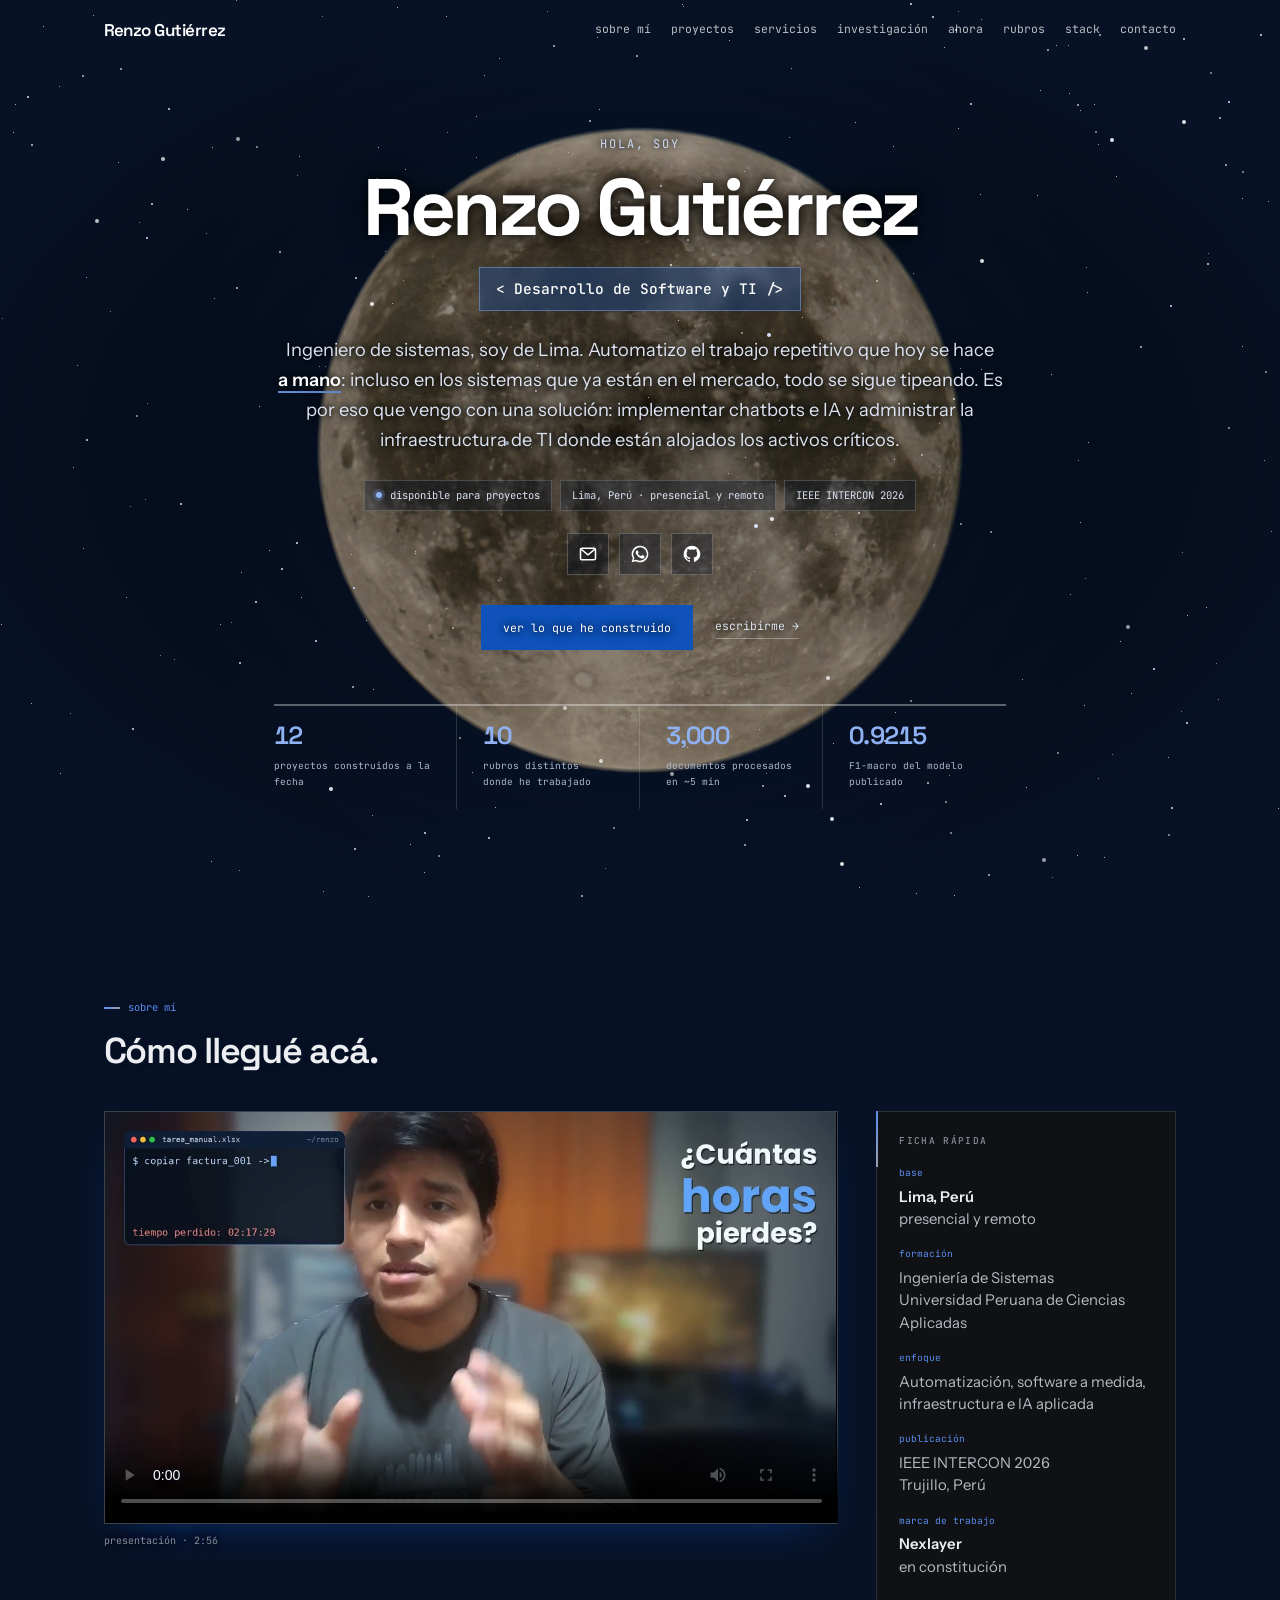
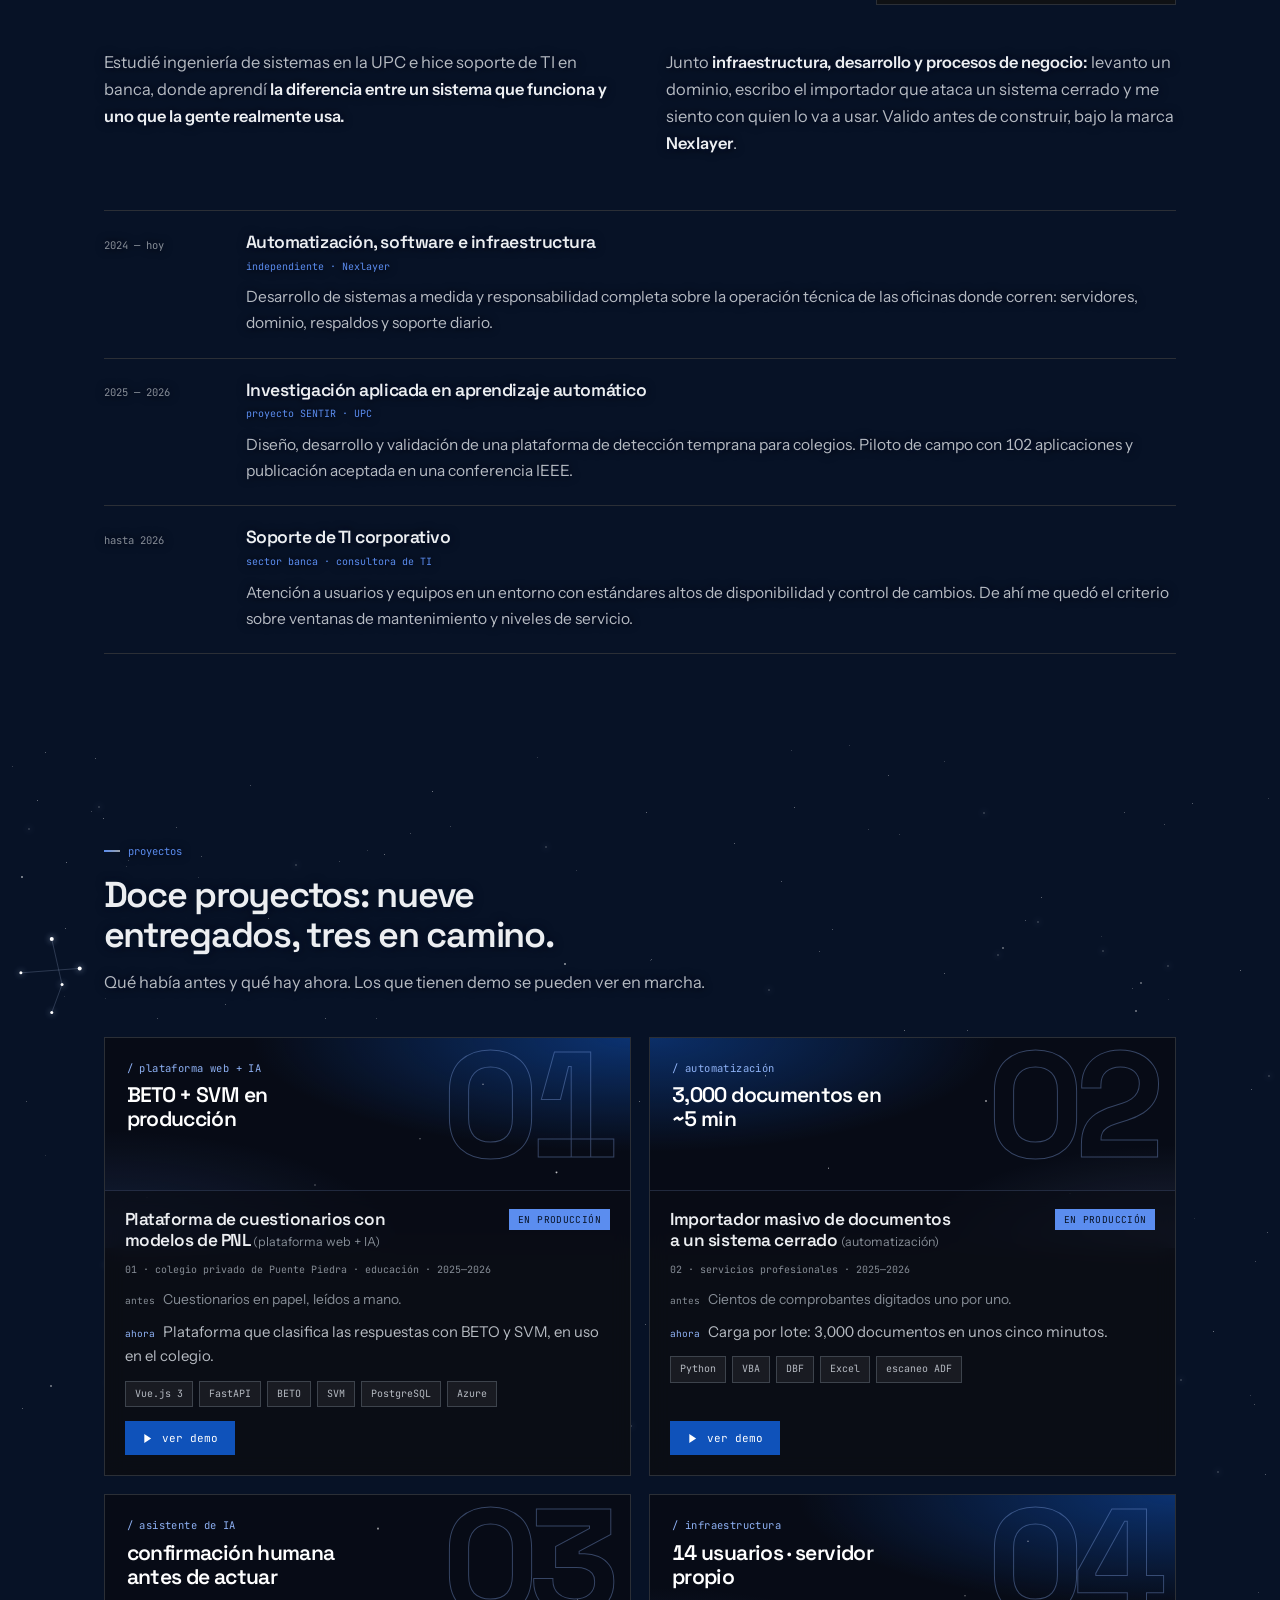
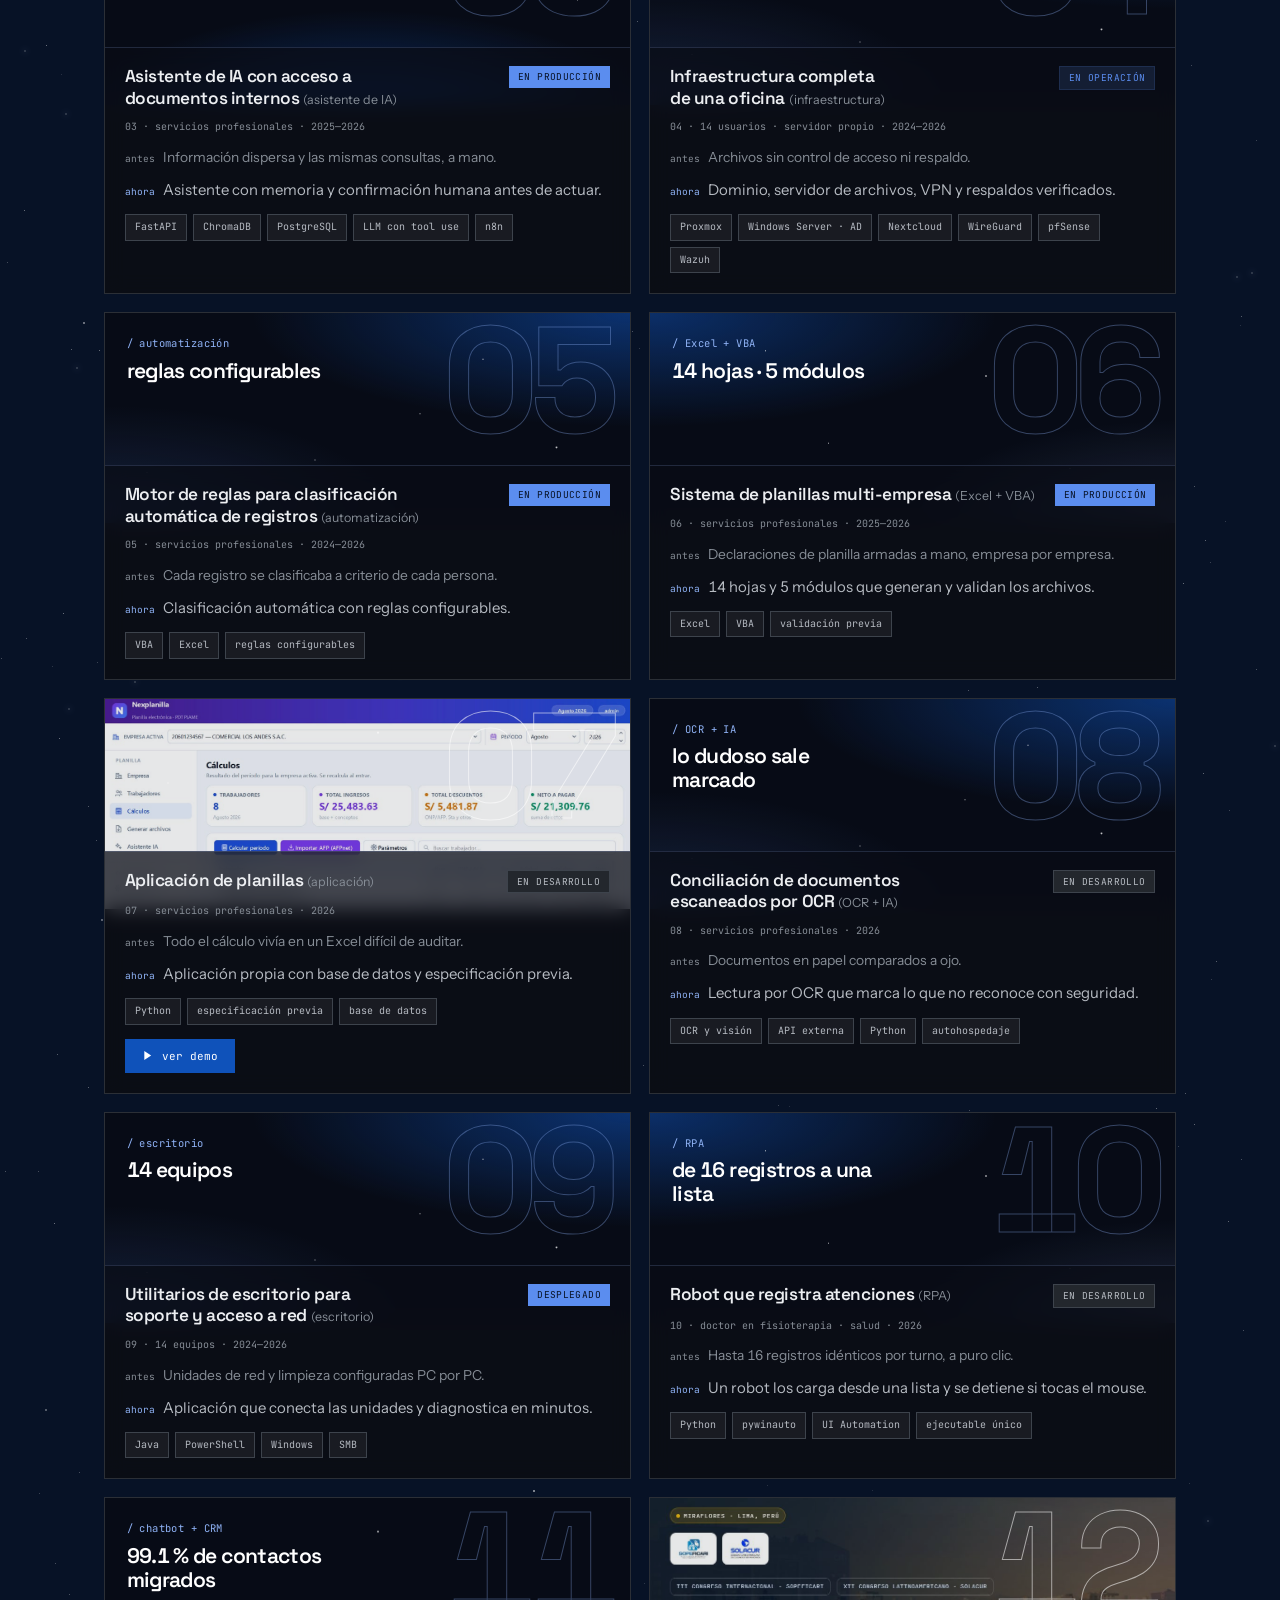
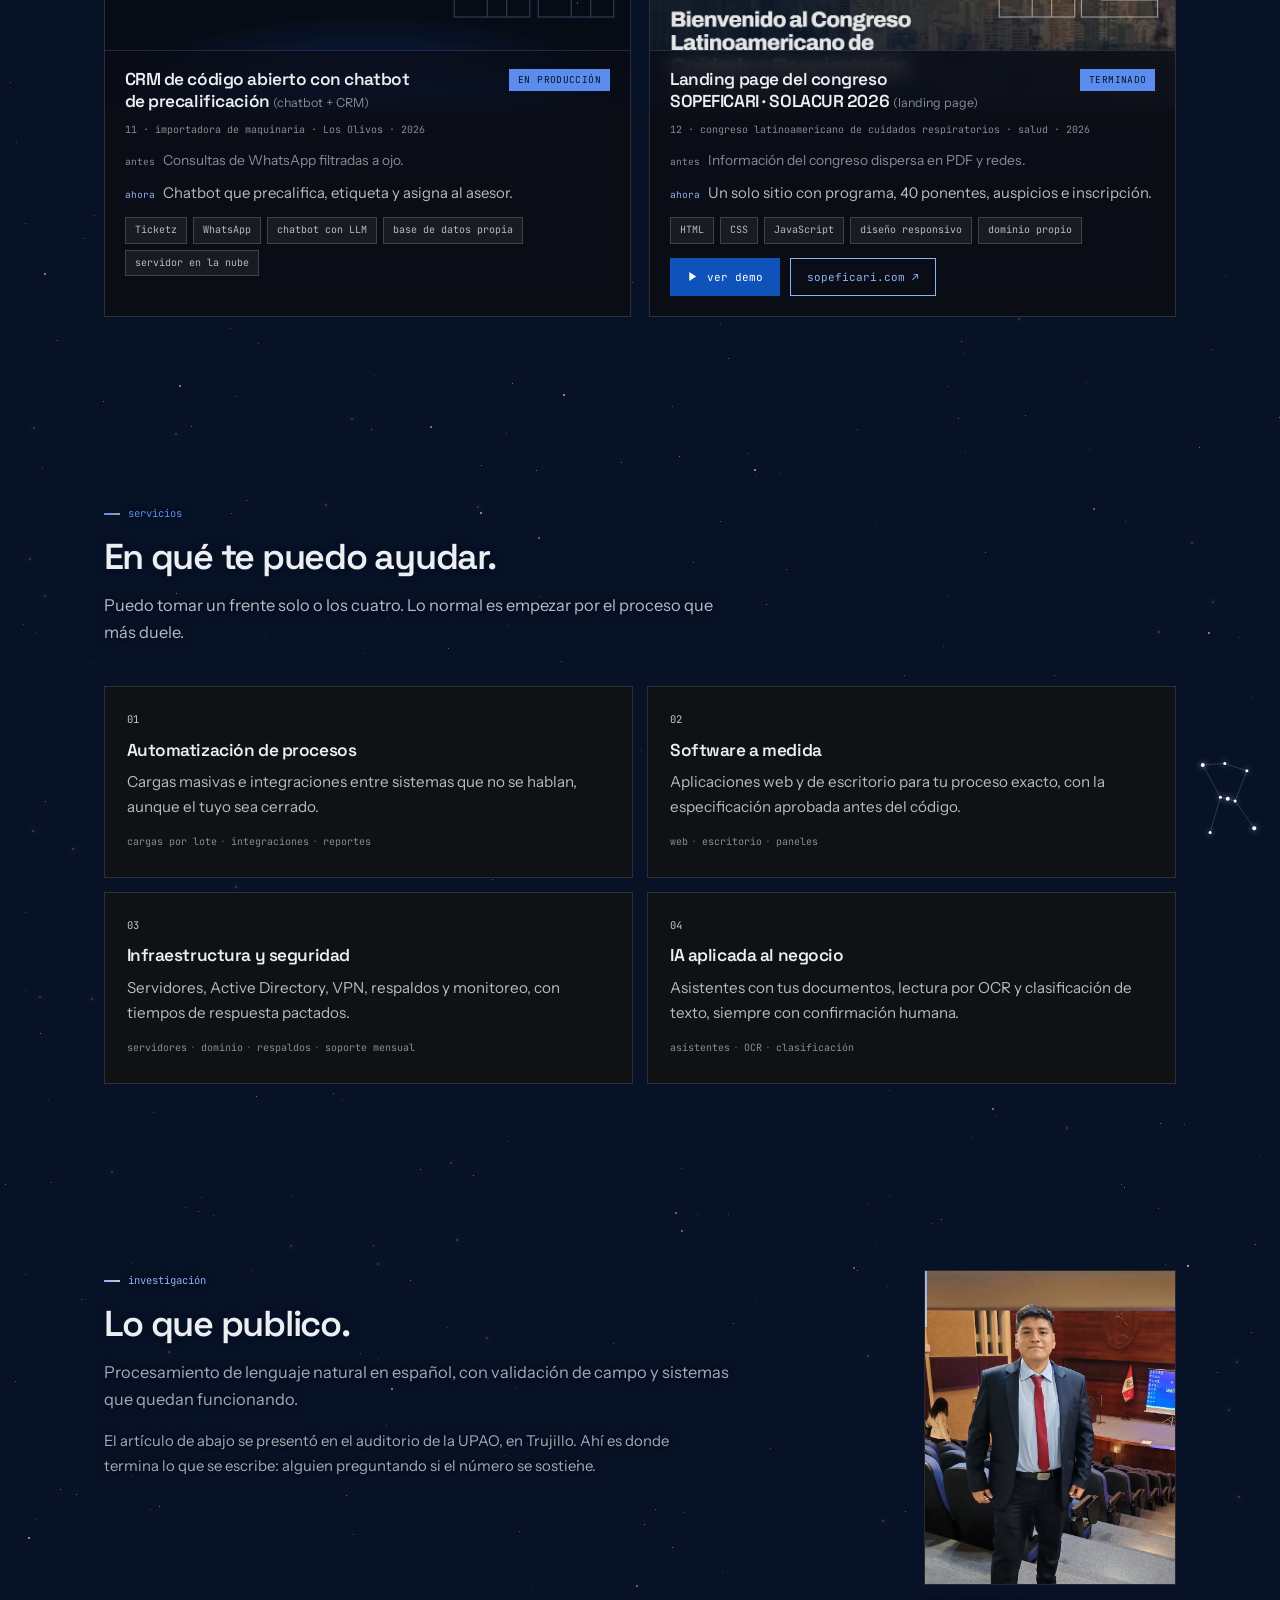
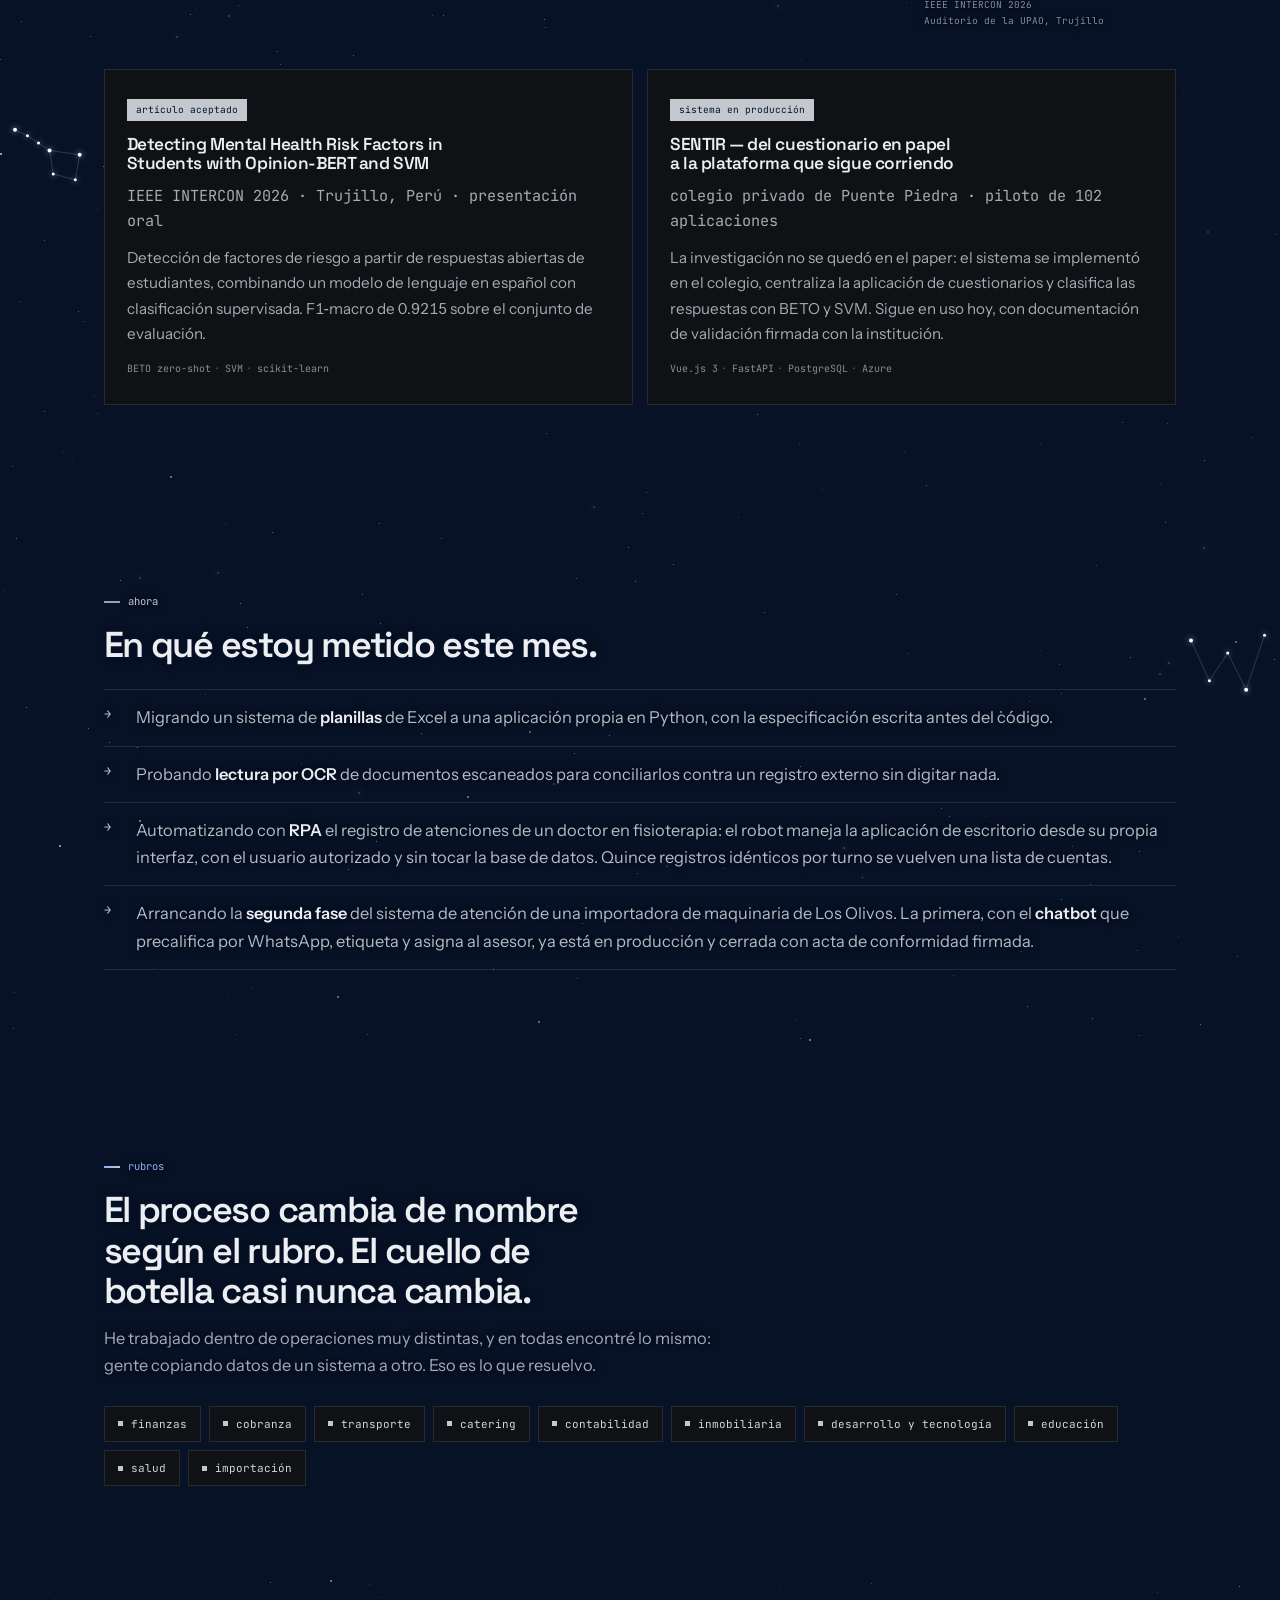
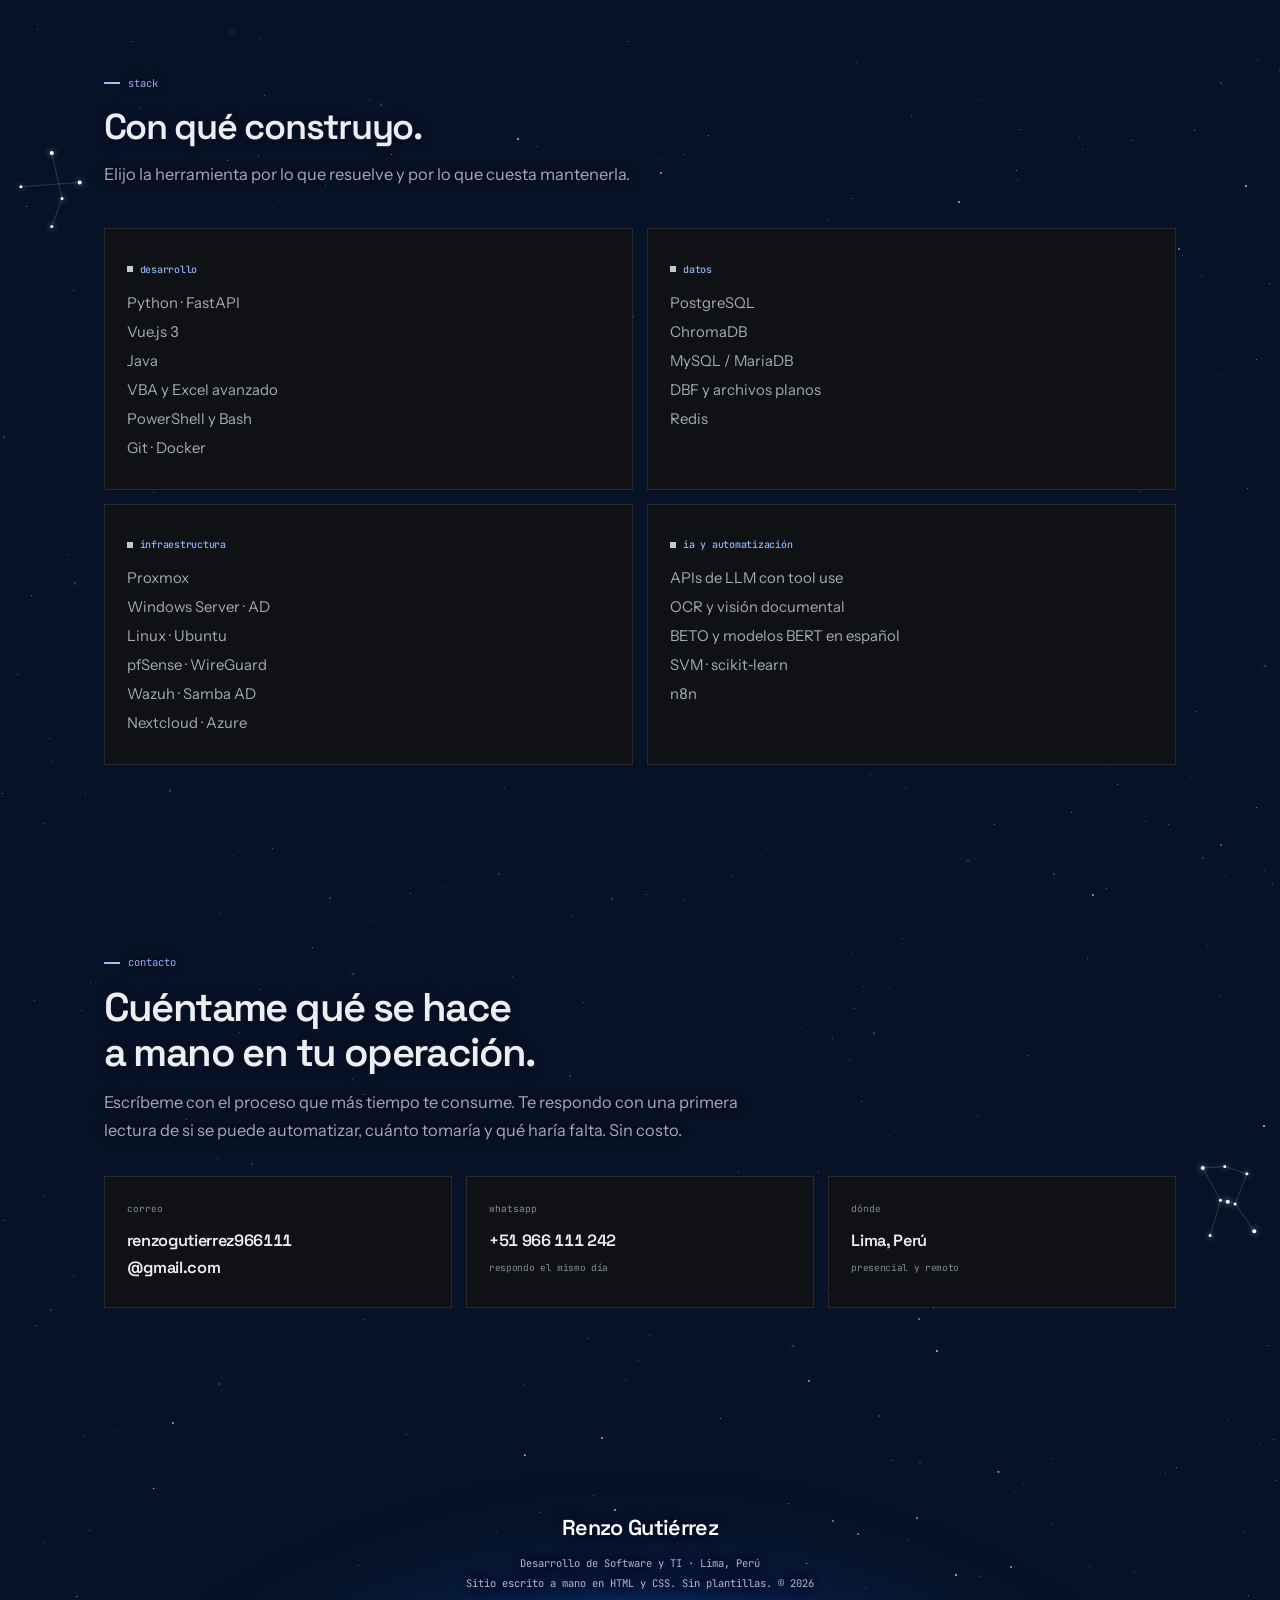
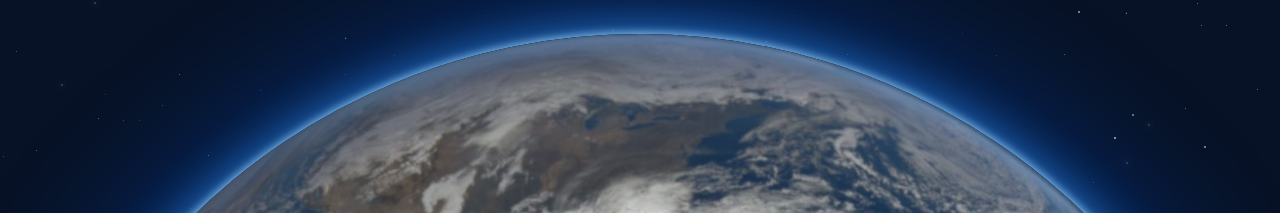
==== commit 892a2bc0: "Fondo azul marino, luna natural, estrellas fugaces y textos cortos - Fondo de todas las secciones y " ====
--- a/index.html
+++ b/index.html
@@ -7,7 +7,7 @@
 <meta name="description" content="Renzo Gutiérrez, ingeniero de sistemas en Lima. Automatizo procesos, construyo software a medida y administro infraestructura. Experiencia en finanzas, cobranza, transporte, catering, contabilidad, inmobiliaria, educación, salud, importación y tecnología.">
 <meta name="author" content="Renzo Gutiérrez">
 <meta name="color-scheme" content="dark">
-<meta name="theme-color" content="#04060D">
+<meta name="theme-color" content="#071226">
 
 <link rel="icon" href="data:image/svg+xml,%3Csvg xmlns='http://www.w3.org/2000/svg' viewBox='0 0 32 32'%3E%3Crect width='32' height='32' rx='6' fill='%23191B1F'/%3E%3Ctext x='16' y='23' font-family='Helvetica,Arial,sans-serif' font-size='19' font-weight='700' fill='%234FC8F2' text-anchor='middle'%3ER%3C/text%3E%3C/svg%3E">
 
@@ -164,7 +164,7 @@
         <div class="sec-top">
           <span class="tag">proyectos</span>
           <h2 class="h2">Doce proyectos: nueve entregados, tres en camino.</h2>
-          <p class="sub">Lo escribo como un cambio: qué había antes, qué hay ahora. Los que tienen demo se pueden ver en marcha. Los que todavía no están en producción van marcados como tales.</p>
+          <p class="sub">Qué había antes y qué hay ahora. Los que tienen demo se pueden ver en marcha.</p>
         </div>
 
         <div class="works">
@@ -178,8 +178,8 @@
             <div class="w-panel">
               <div class="w-line"><h3>Plataforma de cuestionarios con modelos de PNL <small>(plataforma web + IA)</small></h3><span class="state s-live">en producción</span></div>
               <p class="w-meta">01 · colegio privado de Puente Piedra · educación · 2025—2026</p>
-              <p class="w-antes"><em>antes</em>Los cuestionarios se aplicaban en papel y cada respuesta abierta se leía e interpretaba a mano, sin forma de comparar entre grupos ni de detectar señales a tiempo.</p>
-              <p class="w-desc">Una plataforma que centraliza la aplicación de cuestionarios y clasifica automáticamente las respuestas con BETO y SVM, dos modelos de procesamiento de lenguaje natural en español. Instalada en el colegio y funcionando en la actualidad.</p>
+              <p class="w-antes"><em>antes</em>Cuestionarios en papel, leídos a mano.</p>
+              <p class="w-desc">Plataforma que clasifica las respuestas con BETO y SVM, en uso en el colegio.</p>
               <ul class="w-stack"><li>Vue.js 3</li><li>FastAPI</li><li>BETO</li><li>SVM</li><li>PostgreSQL</li><li>Azure</li></ul>
               <div class="w-acts">
                 <button class="demo-btn js-demo" data-demo="colegio" type="button" aria-haspopup="dialog">
@@ -198,8 +198,8 @@
             <div class="w-panel">
               <div class="w-line"><h3>Importador masivo de documentos a un sistema cerrado <small>(automatización)</small></h3><span class="state s-live">en producción</span></div>
               <p class="w-meta">02 · servicios profesionales · 2025—2026</p>
-              <p class="w-antes"><em>antes</em>Cada mes llegaban cientos de comprobantes en físico y el equipo los digitaba uno por uno, contra un plazo legal que no se mueve.</p>
-              <p class="w-desc">Carga por lote y por empresa: hasta 3,000 documentos en unos cinco minutos. El equipo pasó de digitar a revisar.</p>
+              <p class="w-antes"><em>antes</em>Cientos de comprobantes digitados uno por uno.</p>
+              <p class="w-desc">Carga por lote: 3,000 documentos en unos cinco minutos.</p>
               <ul class="w-stack"><li>Python</li><li>VBA</li><li>DBF</li><li>Excel</li><li>escaneo ADF</li></ul>
               <div class="w-acts">
                 <button class="demo-btn js-demo" data-demo="importador" type="button" aria-haspopup="dialog">
@@ -218,8 +218,8 @@
             <div class="w-panel">
               <div class="w-line"><h3>Asistente de IA con acceso a documentos internos <small>(asistente de IA)</small></h3><span class="state s-live">en producción</span></div>
               <p class="w-meta">03 · servicios profesionales · 2025—2026</p>
-              <p class="w-antes"><em>antes</em>Información dispersa entre correos, carpetas y sistemas; las mismas consultas resueltas a mano una y otra vez.</p>
-              <p class="w-desc">Asistente con memoria por usuario, ingesta automática de correo y confirmación humana obligatoria antes de ejecutar cualquier acción.</p>
+              <p class="w-antes"><em>antes</em>Información dispersa y las mismas consultas, a mano.</p>
+              <p class="w-desc">Asistente con memoria y confirmación humana antes de actuar.</p>
               <ul class="w-stack"><li>FastAPI</li><li>ChromaDB</li><li>PostgreSQL</li><li>LLM con tool use</li><li>n8n</li></ul>
             </div>
           </article>
@@ -233,8 +233,8 @@
             <div class="w-panel">
               <div class="w-line"><h3>Infraestructura completa de una oficina <small>(infraestructura)</small></h3><span class="state s-run">en operación</span></div>
               <p class="w-meta">04 · 14 usuarios · servidor propio · 2024—2026</p>
-              <p class="w-antes"><em>antes</em>Archivos compartidos sin control de acceso ni respaldo verificado, PCs administradas una por una y ningún acceso remoto seguro.</p>
-              <p class="w-desc">Dominio con Active Directory y políticas de grupo, servidor de archivos, sincronización de carpetas personales, VPN propia, virtualización y respaldos verificados.</p>
+              <p class="w-antes"><em>antes</em>Archivos sin control de acceso ni respaldo.</p>
+              <p class="w-desc">Dominio, servidor de archivos, VPN y respaldos verificados.</p>
               <ul class="w-stack"><li>Proxmox</li><li>Windows Server · AD</li><li>Nextcloud</li><li>WireGuard</li><li>pfSense</li><li>Wazuh</li></ul>
             </div>
           </article>
@@ -248,8 +248,8 @@
             <div class="w-panel">
               <div class="w-line"><h3>Motor de reglas para clasificación automática de registros <small>(automatización)</small></h3><span class="state s-live">en producción</span></div>
               <p class="w-meta">05 · servicios profesionales · 2024—2026</p>
-              <p class="w-antes"><em>antes</em>La categoría, la cuenta y el correlativo de cada registro se decidían y escribían a criterio de cada persona, documento por documento.</p>
-              <p class="w-desc">Clasificación automática con reglas configurables, normalización de identificadores y series de correlativo independientes por tipo de operación.</p>
+              <p class="w-antes"><em>antes</em>Cada registro se clasificaba a criterio de cada persona.</p>
+              <p class="w-desc">Clasificación automática con reglas configurables.</p>
               <ul class="w-stack"><li>VBA</li><li>Excel</li><li>reglas configurables</li></ul>
             </div>
           </article>
@@ -263,8 +263,8 @@
             <div class="w-panel">
               <div class="w-line"><h3>Sistema de planillas multi‑empresa <small>(Excel + VBA)</small></h3><span class="state s-live">en producción</span></div>
               <p class="w-meta">06 · servicios profesionales · 2025—2026</p>
-              <p class="w-antes"><em>antes</em>Armar las declaraciones de planilla a mano, empresa por empresa, con el riesgo de multa que eso arrastra.</p>
-              <p class="w-desc">Sistema de 14 hojas y 5 módulos que genera los archivos de carga y valida la información antes de declarar.</p>
+              <p class="w-antes"><em>antes</em>Declaraciones de planilla armadas a mano, empresa por empresa.</p>
+              <p class="w-desc">14 hojas y 5 módulos que generan y validan los archivos.</p>
               <ul class="w-stack"><li>Excel</li><li>VBA</li><li>validación previa</li></ul>
             </div>
           </article>
@@ -277,8 +277,8 @@
             <div class="w-panel">
               <div class="w-line"><h3>Aplicación de planillas <small>(aplicación)</small></h3><span class="state s-wip">en desarrollo</span></div>
               <p class="w-meta">07 · servicios profesionales · 2026</p>
-              <p class="w-antes"><em>antes</em>Todo el cálculo vive en un libro de Excel: potente, pero difícil de auditar, versionar y compartir entre varias personas a la vez.</p>
-              <p class="w-desc">Aplicación propia con la lógica separada de la interfaz, especificación escrita antes del desarrollo y base de datos en lugar de hojas.</p>
+              <p class="w-antes"><em>antes</em>Todo el cálculo vivía en un Excel difícil de auditar.</p>
+              <p class="w-desc">Aplicación propia con base de datos y especificación previa.</p>
               <ul class="w-stack"><li>Python</li><li>especificación previa</li><li>base de datos</li></ul>
               <div class="w-acts">
                 <button class="demo-btn js-demo" data-demo="planillas-app" type="button" aria-haspopup="dialog">
@@ -297,8 +297,8 @@
             <div class="w-panel">
               <div class="w-line"><h3>Conciliación de documentos escaneados por OCR <small>(OCR + IA)</small></h3><span class="state s-wip">en desarrollo</span></div>
               <p class="w-meta">08 · servicios profesionales · 2026</p>
-              <p class="w-antes"><em>antes</em>Comparar a ojo cientos de documentos en papel contra lo que ya figura en un registro externo, para recién ahí detectar diferencias.</p>
-              <p class="w-desc">Escaneo por lote y lectura por OCR con código de anclaje: lo que el modelo no lee con seguridad sale marcado como no reconocido, en vez de colarse silencioso.</p>
+              <p class="w-antes"><em>antes</em>Documentos en papel comparados a ojo.</p>
+              <p class="w-desc">Lectura por OCR que marca lo que no reconoce con seguridad.</p>
               <ul class="w-stack"><li>OCR y visión</li><li>API externa</li><li>Python</li><li>autohospedaje</li></ul>
             </div>
           </article>
@@ -312,8 +312,8 @@
             <div class="w-panel">
               <div class="w-line"><h3>Utilitarios de escritorio para soporte y acceso a red <small>(escritorio)</small></h3><span class="state s-live">desplegado</span></div>
               <p class="w-meta">09 · 14 equipos · 2024—2026</p>
-              <p class="w-antes"><em>antes</em>Cada reinstalación o cambio de equipo obligaba a reconectar unidades de red a mano y a repetir la misma rutina de limpieza y diagnóstico en cada PC.</p>
-              <p class="w-desc">Aplicación de escritorio que conecta al usuario con sus unidades del servidor, más un juego de utilitarios de diagnóstico y limpieza que corren en minutos.</p>
+              <p class="w-antes"><em>antes</em>Unidades de red y limpieza configuradas PC por PC.</p>
+              <p class="w-desc">Aplicación que conecta las unidades y diagnostica en minutos.</p>
               <ul class="w-stack"><li>Java</li><li>PowerShell</li><li>Windows</li><li>SMB</li></ul>
             </div>
           </article>
@@ -325,10 +325,10 @@
               <span class="w-dato">de 16 registros a una lista</span>
             </div>
             <div class="w-panel">
-              <div class="w-line"><h3>Robot que registra atenciones en un sistema de escritorio (RPA - Automatización Robótica de Procesos) <small>(RPA)</small></h3><span class="state s-wip">en desarrollo</span></div>
+              <div class="w-line"><h3>Robot que registra atenciones <small>(RPA)</small></h3><span class="state s-wip">en desarrollo</span></div>
               <p class="w-meta">10 · doctor en fisioterapia · salud · 2026</p>
-              <p class="w-antes"><em>antes</em>De 14 a 16 registros por turno, idénticos entre sí salvo el número de cuenta: un minuto de clics y desplegables por paciente, más lo que el sistema tarda en guardar.</p>
-              <p class="w-desc">Se pega la lista de cuentas y un robot maneja la aplicación desde su propia interfaz, con el usuario autorizado y sin tocar la base de datos. Si alguien mueve el mouse o escribe, el proceso se corta en medio segundo, avisa dónde quedó y ofrece retomar sin repetir lo ya cargado.</p>
+              <p class="w-antes"><em>antes</em>Hasta 16 registros idénticos por turno, a puro clic.</p>
+              <p class="w-desc">Un robot los carga desde una lista y se detiene si tocas el mouse.</p>
               <ul class="w-stack"><li>Python</li><li>pywinauto</li><li>UI Automation</li><li>ejecutable único</li></ul>
             </div>
           </article>
@@ -342,8 +342,8 @@
             <div class="w-panel">
               <div class="w-line"><h3>CRM de código abierto con chatbot de precalificación <small>(chatbot + CRM)</small></h3><span class="state s-live">en producción</span></div>
               <p class="w-meta">11 · importadora de maquinaria · Los Olivos · 2026</p>
-              <p class="w-antes"><em>antes</em>Las consultas entran por WhatsApp a una bandeja compartida y cada asesor decide a ojo cuáles vale la pena seguir. Los contactos y las etiquetas viven dentro de una plataforma cerrada que no exporta el historial.</p>
-              <p class="w-desc">Plataforma de atención propia, con los contactos y la estructura de etiquetas migrados. Un chatbot pregunta según el tipo de máquina, etiqueta por campaña de origen y entrega el lead a un asesor con la información técnica ya recogida. Ningún lead se descarta solo: lo que el sistema no clasifica con confianza queda en una cola de revisión.</p>
+              <p class="w-antes"><em>antes</em>Consultas de WhatsApp filtradas a ojo.</p>
+              <p class="w-desc">Chatbot que precalifica, etiqueta y asigna al asesor.</p>
               <ul class="w-stack"><li>Ticketz</li><li>WhatsApp</li><li>chatbot con LLM</li><li>base de datos propia</li><li>servidor en la nube</li></ul>
             </div>
           </article>
@@ -356,8 +356,8 @@
             <div class="w-panel">
               <div class="w-line"><h3>Landing page del congreso SOPEFICARI · SOLACUR 2026 <small>(landing page)</small></h3><span class="state s-live">terminado</span></div>
               <p class="w-meta">12 · congreso latinoamericano de cuidados respiratorios · salud · 2026</p>
-              <p class="w-antes"><em>antes</em>La información del congreso circulaba en un dossier en PDF y en publicaciones de redes: programa, ponentes, auspicios y tarifas repartidos en varios lugares.</p>
-              <p class="w-desc">Un solo enlace con dominio propio, que acompañó al congreso hasta su realización: programa de dos salas con sus talleres, 40 ponentes de 9 países con filtro nacional e internacional, vitrina de auspicios, concurso de investigación e inscripción directa por WhatsApp.</p>
+              <p class="w-antes"><em>antes</em>Información del congreso dispersa en PDF y redes.</p>
+              <p class="w-desc">Un solo sitio con programa, 40 ponentes, auspicios e inscripción.</p>
               <ul class="w-stack"><li>HTML</li><li>CSS</li><li>JavaScript</li><li>diseño responsivo</li><li>dominio propio</li></ul>
               <div class="w-acts">
                 <button class="demo-btn js-demo" data-demo="congreso" type="button" aria-haspopup="dialog">
--- a/css/estilos.css
+++ b/css/estilos.css
@@ -27,8 +27,8 @@
 }
 /* ============ MODO NOCHE — grafito neutro ============ */
 html[data-theme="dark"]{
-  --bg:#04060D; --bg-2:#1C1F24; --bg-3:#23272D;   /* fondo de todas las secciones: el mismo azul noche del header */
-  --band:#04060D; --band-card:#2A2E35; --band-text:#ECEEF1;
+  --bg:#071226; --bg-2:#1C1F24; --bg-3:#23272D;   /* fondo de todas las secciones y del header: azul marino muy oscuro */
+  --band:#071226; --band-card:#2A2E35; --band-text:#ECEEF1;
   --band-sub:#A5ABB3; --band-mute:#868D96; --band-line:rgba(255,255,255,.1); --band-chip:#D2D6DB;
   --text:#ECEEF1; --text-2:#B6BBC2; --text-3:#868D96;
   --hair:#2B2F36; --hair-2:#3D434C;
@@ -63,7 +63,7 @@
 .nav{position:fixed;top:0;left:0;right:0;z-index:60;color:#fff;border-bottom:1px solid transparent;
   transition:background .3s ease,border-color .3s ease,color .3s ease}
 .nav.solid{background:var(--bg);color:var(--text);border-bottom-color:var(--hair);box-shadow:0 10px 24px -22px rgba(0,0,0,.6)}
-.nav-in{max-width:1180px;margin:0 auto;display:flex;align-items:center;gap:22px;padding:0 var(--pad);height:var(--navh)}
+.nav-in{max-width:1160px;margin:0 auto;display:flex;align-items:center;gap:22px;padding:0 var(--pad);height:var(--navh)}
 .nav-name{font-family:var(--dsp);font-weight:600;font-size:17px;letter-spacing:-.03em;white-space:nowrap;text-decoration:none;color:inherit}
 /* min-width:0 es obligatorio: sin él el menú no puede encogerse y
    empuja el ancho de toda la página (scroll horizontal en el celular) */
@@ -82,7 +82,7 @@
 
 /* ============ 4. secciones ============ */
 .main{min-width:0}
-.inner{max-width:1000px;margin:0 auto;padding:0 var(--pad)}
+.inner{max-width:1160px;margin:0 auto;padding:0 var(--pad)}
 section{padding:clamp(56px,7vw,94px) 0;transition:background .35s ease}
 [id]{scroll-margin-top:calc(var(--navh) + 12px)}
 .tag{font-family:var(--mono);font-size:10.5px;color:var(--dia);display:inline-flex;align-items:center;gap:8px}
@@ -125,27 +125,34 @@
    la foto se funde con el cielo con mix-blend-mode:screen. */
 .hero{position:relative;min-height:100vh;min-height:100svh;display:flex;align-items:center;justify-content:center;
   padding:calc(var(--navh) + 48px) 0 64px;color:#fff;overflow:hidden;text-align:center;
-  background:radial-gradient(circle at 50% 50%,rgba(15,82,186,.28),rgba(15,82,186,.06) 38%,transparent 62%),#04060D}
+  background:radial-gradient(circle at 50% 50%,rgba(15,82,186,.28),rgba(15,82,186,.06) 38%,transparent 62%),#071226}
+/* la luna conserva su color real: no se funde con el fondo (eso la teñía de
+   azul); una máscara circular deja ver sólo el disco. En el recorte la luna
+   ocupa 2/3 del ancho, y "circle closest-side" al 66.5 % es justo ese disco. */
 .hero::before{content:"";position:absolute;inset:0;z-index:0;pointer-events:none;
-  background:url("../img/luna.jpg") center/min(108vh,1100px,160vw) no-repeat;
-  mix-blend-mode:screen;filter:saturate(.35) brightness(.9)}
+  --luna:min(108vh,1100px,160vw);
+  background:url("../img/luna.jpg") center/var(--luna) no-repeat;
+  -webkit-mask:radial-gradient(circle closest-side,#000 65.5%,transparent 66.6%) center/var(--luna) var(--luna) no-repeat;
+  mask:radial-gradient(circle closest-side,#000 65.5%,transparent 66.6%) center/var(--luna) var(--luna) no-repeat;
+  filter:brightness(.92)}
+/* oscurece el centro para que se lea el texto, en negro neutro para no teñir la luna */
 .hero::after{content:"";position:absolute;inset:0;z-index:0;pointer-events:none;
-  background:radial-gradient(60% 55% at 50% 50%,rgba(4,6,13,.6),rgba(4,6,13,.3) 70%,rgba(4,6,13,.75))}
+  background:radial-gradient(60% 55% at 50% 50%,rgba(0,0,0,.5),rgba(0,0,0,.22) 70%,transparent)}
 .hero-in{position:relative;z-index:2;width:100%;min-width:0;max-width:820px;padding:0 var(--pad);display:flex;flex-direction:column;align-items:center}
 .hero-kicker{font-family:var(--mono);font-size:12px;letter-spacing:.16em;text-transform:uppercase;color:#C9D6F2}
 .hero h1{font-size:clamp(2.6rem,7vw,5rem);font-weight:700;letter-spacing:-.045em;line-height:1;margin-top:12px;
-  text-shadow:0 0 10px #04060D,0 0 22px rgba(4,6,13,.8),0 4px 30px rgba(4,6,13,.6)}
+  text-shadow:0 0 10px rgba(0,0,0,.8),0 0 22px rgba(0,0,0,.55),0 4px 30px rgba(0,0,0,.45)}
 .hero-badge{font-family:var(--mono);font-size:clamp(12.5px,1.2vw,14.5px);font-weight:500;margin-top:20px;padding:9px 16px;
   background:rgba(15,82,186,.32);border:1px solid rgba(143,178,245,.45);color:#fff;backdrop-filter:blur(6px)}
-.hero-lead{font-size:clamp(1.02rem,.55vw + .85rem,1.14rem);color:#DCE3F1;max-width:64ch;margin-top:24px;text-shadow:0 0 6px #04060D,0 0 12px rgba(4,6,13,.9),0 2px 14px rgba(4,6,13,.8)}
+.hero-lead{font-size:clamp(1.02rem,.55vw + .85rem,1.14rem);color:#DCE3F1;max-width:64ch;margin-top:24px;text-shadow:0 0 6px rgba(0,0,0,.85),0 0 12px rgba(0,0,0,.6),0 2px 14px rgba(0,0,0,.5)}
 .hero-lead+.hero-lead{margin-top:12px;color:#B7C3DB}
 .hero-lead b{color:#fff;font-weight:600;border-bottom:2px solid #6F9BE8;white-space:nowrap}
 .hero-meta{list-style:none;margin:24px 0 0;padding:0;display:flex;flex-wrap:wrap;justify-content:center;gap:8px}
-.hero-meta li{font-family:var(--mono);font-size:10.5px;color:#DCE3F1;border:1px solid rgba(255,255,255,.18);background:rgba(4,6,13,.35);
+.hero-meta li{font-family:var(--mono);font-size:10.5px;color:#DCE3F1;border:1px solid rgba(255,255,255,.18);background:rgba(7,18,38,.35);
   padding:6px 11px;display:inline-flex;align-items:center;gap:8px}
 .hero-icons{display:flex;gap:10px;margin-top:22px}
 .hero-icons a{width:42px;height:42px;display:grid;place-items:center;color:#fff;border:1px solid rgba(255,255,255,.22);
-  background:rgba(4,6,13,.35);transition:.2s}
+  background:rgba(7,18,38,.35);transition:.2s}
 .hero-icons a:hover{background:#0F52BA;border-color:#0F52BA;transform:translateY(-2px)}
 /* campo de estrellas: cada capa es un punto cuyo box-shadow repite la estrella
    cientos de veces; la capa sube una altura de portada y vuelve a empezar */
@@ -166,12 +173,15 @@
   background:linear-gradient(90deg,rgba(255,255,255,0),rgba(255,255,255,.75));
   filter:drop-shadow(0 0 4px rgba(143,178,245,.5))}
 .fugaz.azul{background:linear-gradient(90deg,rgba(111,155,232,0),rgba(191,211,250,.75))}
+/* cabeza luminosa en la punta (el extremo derecho, hacia donde cae) */
+.fugaz::after{content:"";position:absolute;right:-2px;top:50%;width:4px;height:4px;margin-top:-2px;border-radius:50%;
+  background:#fff;box-shadow:0 0 4px 1px #fff,0 0 10px 3px rgba(191,211,250,.75),0 0 22px 6px rgba(111,155,232,.35)}
+.fugaz.azul::after{background:#DCE7FF;box-shadow:0 0 4px 1px #DCE7FF,0 0 10px 3px rgba(143,178,245,.8),0 0 22px 6px rgba(91,141,239,.4)}
 .fugaz.va{animation:fugaz var(--dur) linear forwards}
+/* sin fundido: entra por el borde izquierdo y sale por el derecho con el mismo brillo */
 @keyframes fugaz{
-  0%{opacity:0;transform:translate(var(--x),var(--y)) rotate(var(--ang)) translateX(0)}
-  10%{opacity:.6}
-  70%{opacity:.6}
-  100%{opacity:0;transform:translate(var(--x),var(--y)) rotate(var(--ang)) translateX(var(--dist))}
+  from{opacity:.7;transform:translate(var(--x),var(--y)) rotate(var(--ang)) translateX(0)}
+  to{opacity:.7;transform:translate(var(--x),var(--y)) rotate(var(--ang)) translateX(var(--dist))}
 }
 /* cielo de fondo: estrellas fijas, algunas que titilan y constelaciones en los
    márgenes; va del final del header al final de la página, detrás de todo */
@@ -187,16 +197,13 @@
 .main section:not(.hero)>.inner{position:relative;z-index:2}
 /* halo del color del fondo alrededor de cada letra: cuando una estrella fugaz
    pasa por detrás de un texto, se apaga junto a las letras en vez de cruzarlas */
-.hero-in{text-shadow:0 0 6px #04060D,0 0 12px rgba(4,6,13,.9)}
+.hero-in{text-shadow:0 0 6px rgba(0,0,0,.85),0 0 12px rgba(0,0,0,.6)}
 .main section:not(.hero)>.inner{text-shadow:0 0 5px var(--bg),0 0 10px var(--bg)}
 .main section.band>.inner{text-shadow:0 0 5px var(--band),0 0 10px var(--band)}
 /* las cajas con fondo propio ya tapan las estrellas: ahí el halo sobra */
 .card,.work,.ficha,.chips,.stats,.hero-meta,.hero-badge{text-shadow:none}
-/* secciones sin estrellas (sobre mí, rubros): mismo fondo azul noche; al estar
-   posicionadas con z-index 1 y venir después del cielo y la lluvia en el
-   documento, su fondo los tapa */
-.main section.sin-estrellas{position:relative;z-index:1;background:#04060D}
-.main section.sin-estrellas>.inner{text-shadow:none}
+/* secciones sin estrellas (sobre mí, rubros): sitio.js no dibuja ahí estrellas
+   fijas ni constelaciones, pero las estrellas fugaces sí las cruzan */
 .hero .btn{background:#0F52BA;color:#fff}
 .hero .btn:hover{background:#fff;color:#0F52BA}
 .hero .lnk{color:#DCE3F1;border-bottom-color:rgba(255,255,255,.35)}
@@ -283,7 +290,7 @@
 .work h3 small{font-family:var(--sans);font-size:.78rem;font-weight:400;color:var(--text-3);letter-spacing:0;white-space:nowrap}
 .state{font-family:var(--mono);font-size:9.5px;padding:3px 9px;white-space:nowrap;margin-left:auto;flex:none;text-transform:uppercase;letter-spacing:.04em}
 .s-live{background:var(--dia);color:#fff}
-html[data-theme="dark"] .s-live{color:#04060D}
+html[data-theme="dark"] .s-live{color:#071226}
 .s-wip{color:var(--text-2);background:var(--bg-3);border:1px solid var(--hair-2)}
 .s-run{color:var(--dia);background:var(--dia-soft);border:1px solid var(--dia-soft)}
 .w-meta{font-family:var(--mono);font-size:10px;color:var(--text-3)}
@@ -313,8 +320,8 @@
 /* sobre mí */
 /* sobre mí: arriba el video (izquierda) y la ficha rápida (derecha) en una
    misma fila y alineados arriba; debajo el texto, a todo el ancho de los dos,
-   repartido en dos columnas para que las líneas no queden demasiado largas */
-#sobre-mi>.inner{max-width:1240px}
+   repartido en dos columnas para que las líneas no queden demasiado largas.
+   Usa el mismo ancho que las demás secciones (.inner) para que todo alinee. */
 .about-grid{display:grid;grid-template-columns:minmax(0,1fr) 300px;grid-template-areas:"video ficha" "texto texto";
   gap:clamp(28px,3.4vw,44px) clamp(24px,3vw,40px);align-items:start}
 .about-texto{grid-area:texto;columns:2;column-gap:clamp(28px,4vw,56px)}
@@ -399,7 +406,7 @@
     radial-gradient(1.5px 1.5px at 78% 18%,#fffc,transparent),radial-gradient(1px 1px at 88% 52%,#fff9,transparent),
     radial-gradient(1px 1px at 6% 48%,#fffa,transparent),radial-gradient(1px 1px at 52% 30%,#fff8,transparent),
     var(--band)}
-.tierra-in{position:relative;z-index:2;text-shadow:0 0 6px #04060D,0 0 12px #04060D}
+.tierra-in{position:relative;z-index:2;text-shadow:0 0 6px #071226,0 0 12px #071226}
 .tierra-in p{font-family:var(--mono);font-size:10.5px;line-height:1.9;color:#AEB9CF}
 .tierra-in .tierra-nombre{font-family:var(--dsp);font-size:1.35rem;font-weight:600;letter-spacing:-.03em;color:#fff;margin-bottom:6px}
 .planeta{position:absolute;z-index:1;left:50%;top:calc(100% - var(--d) * .14);
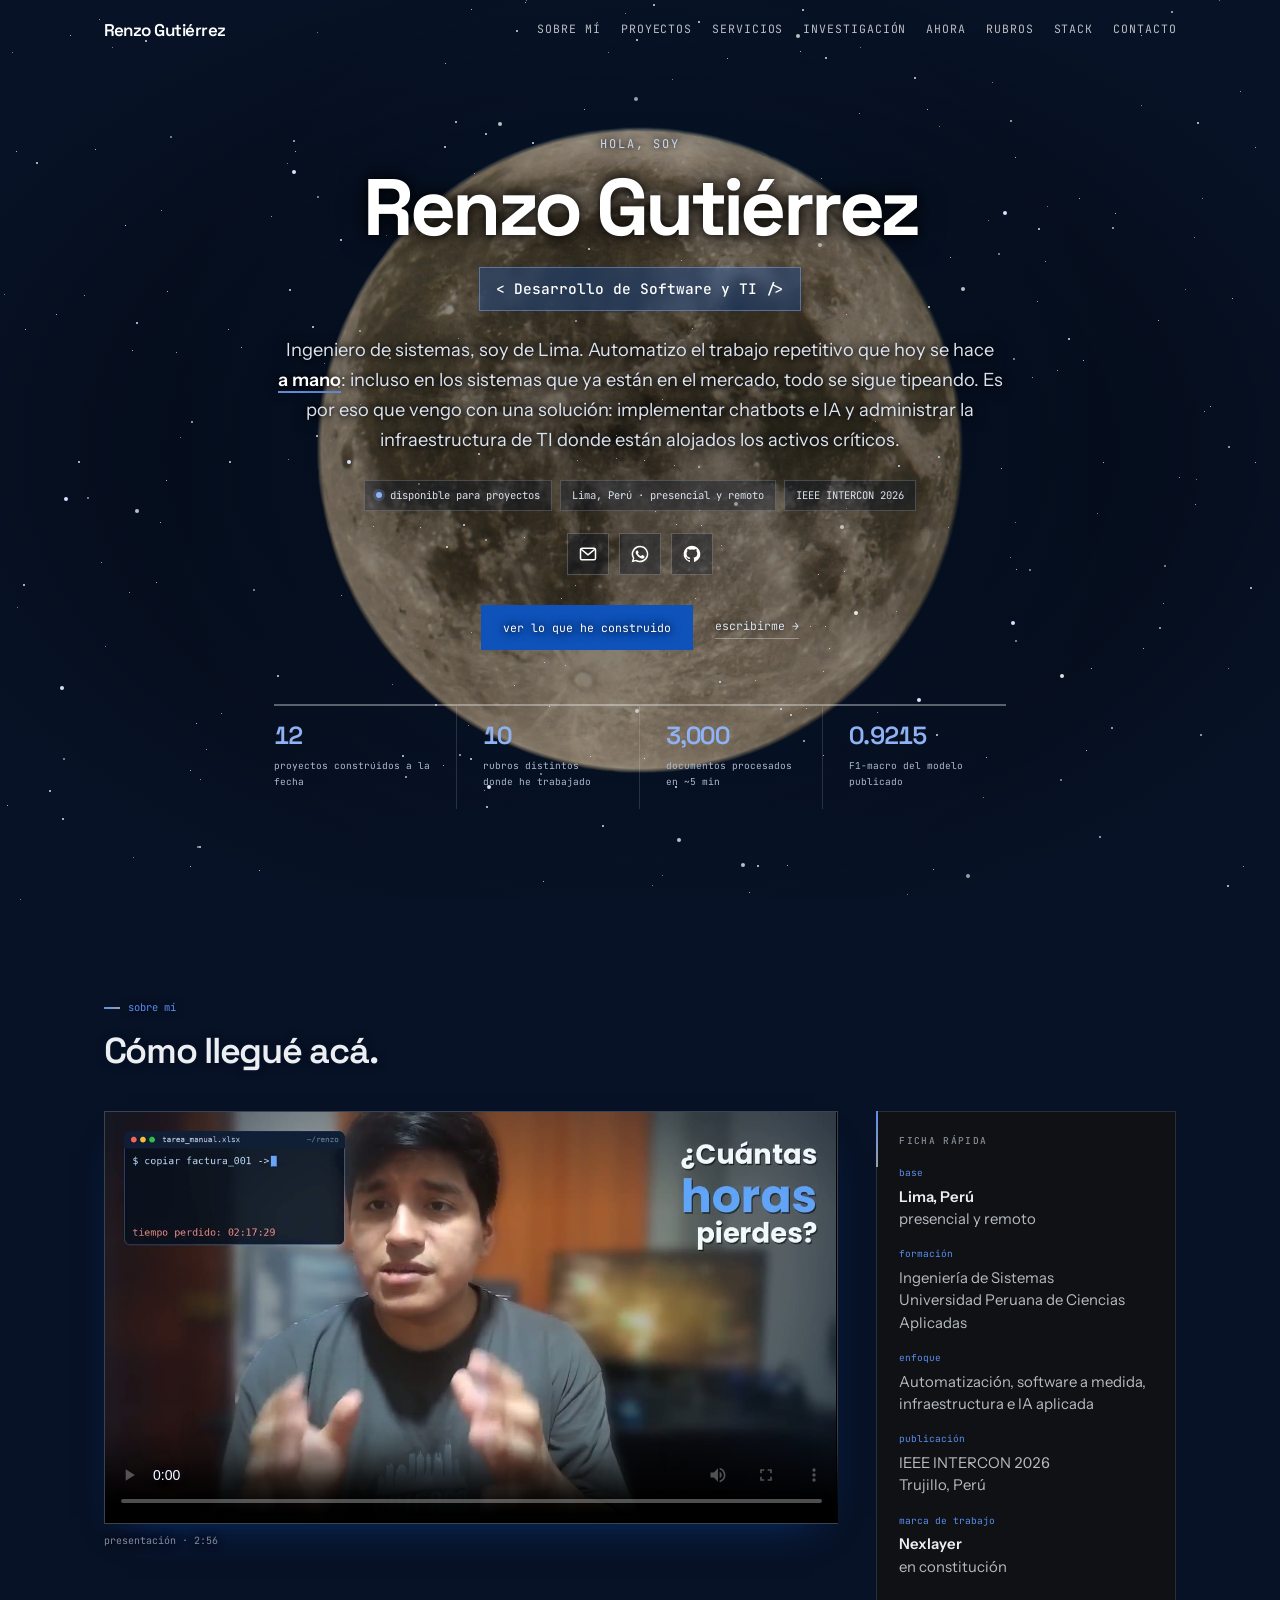
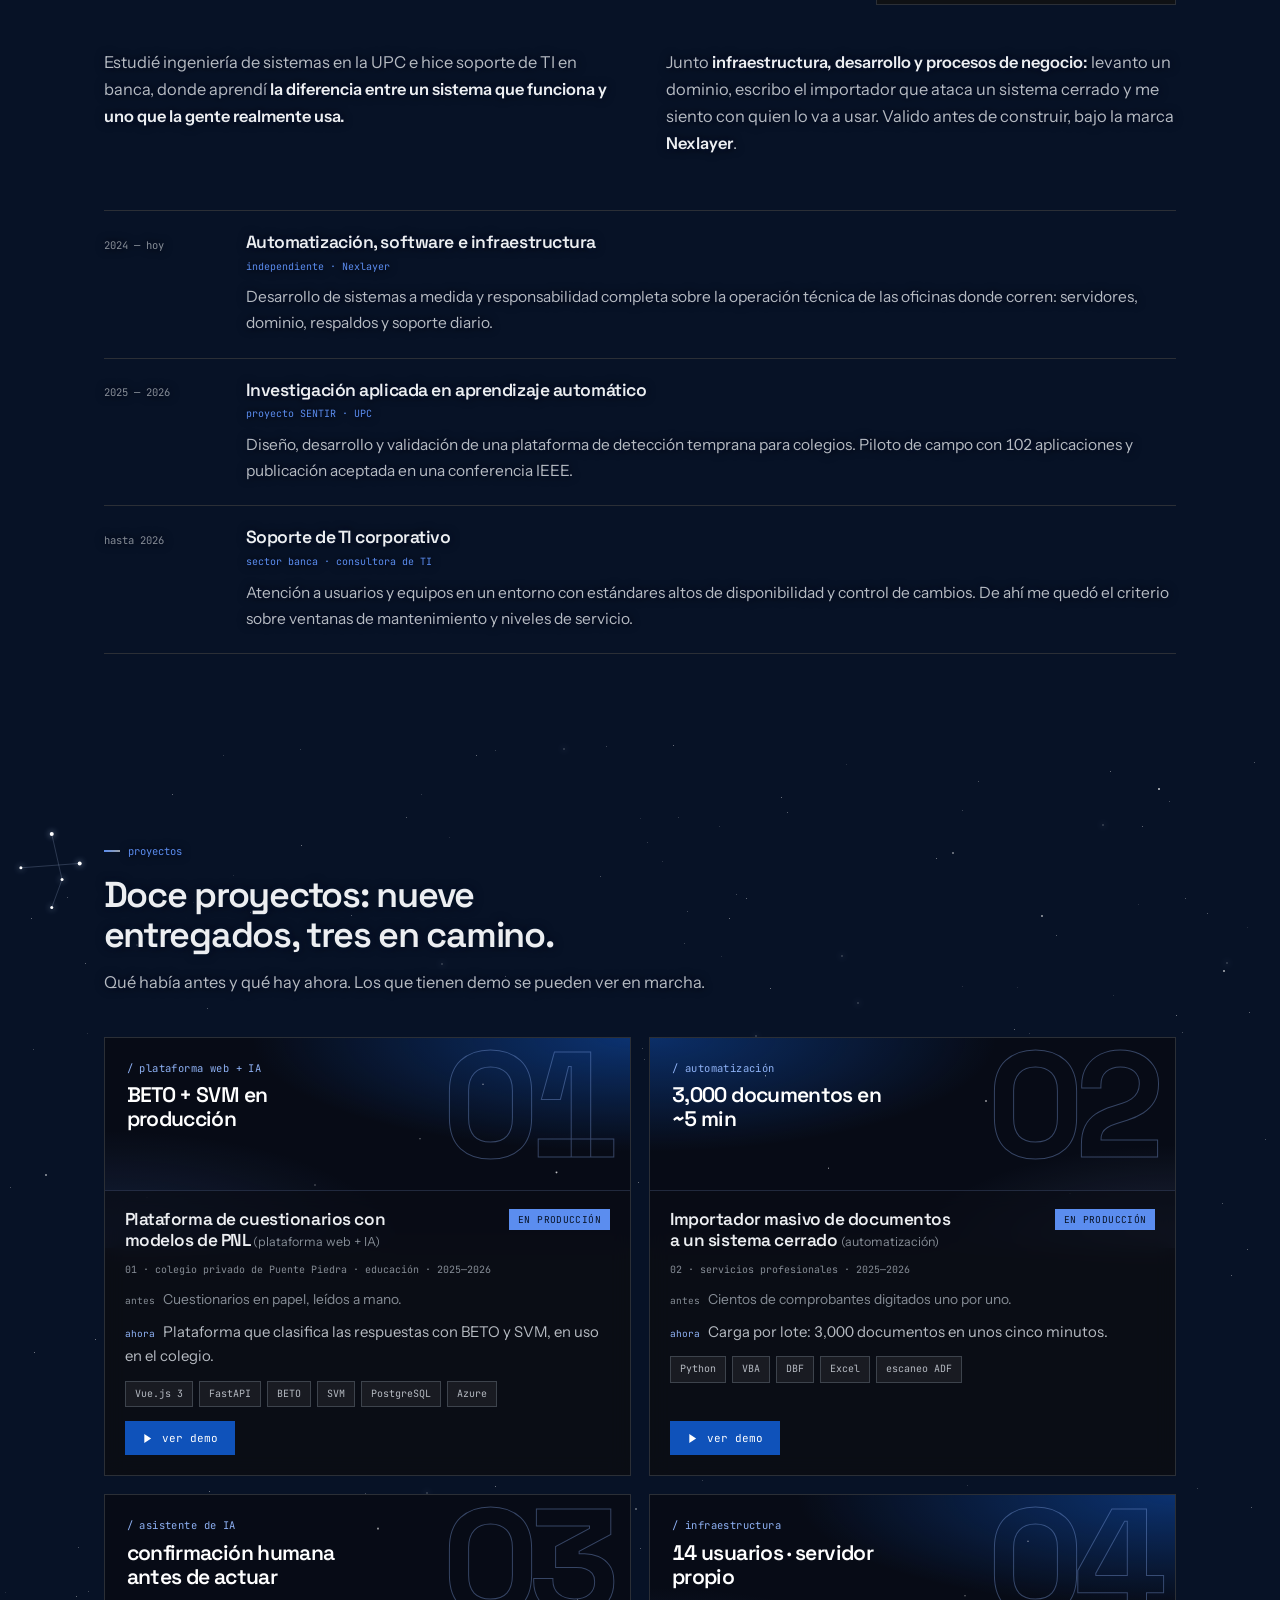
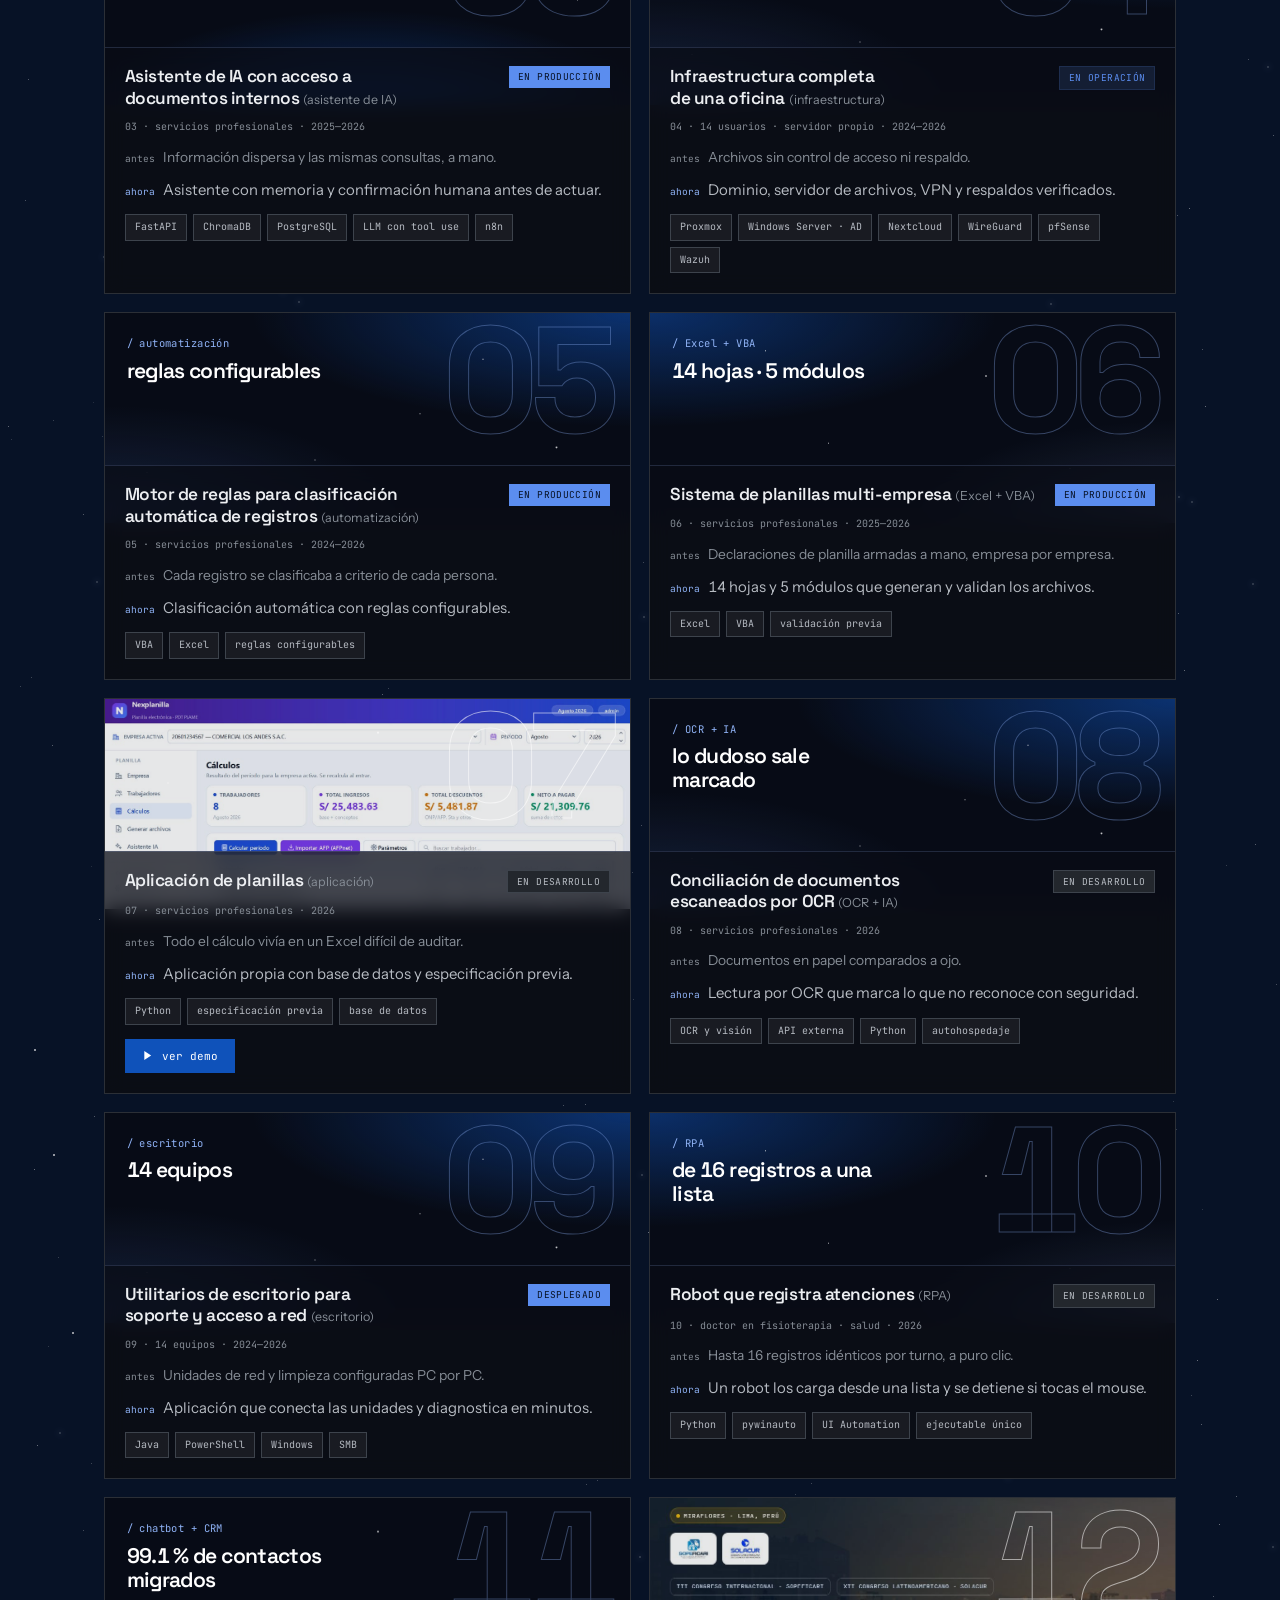
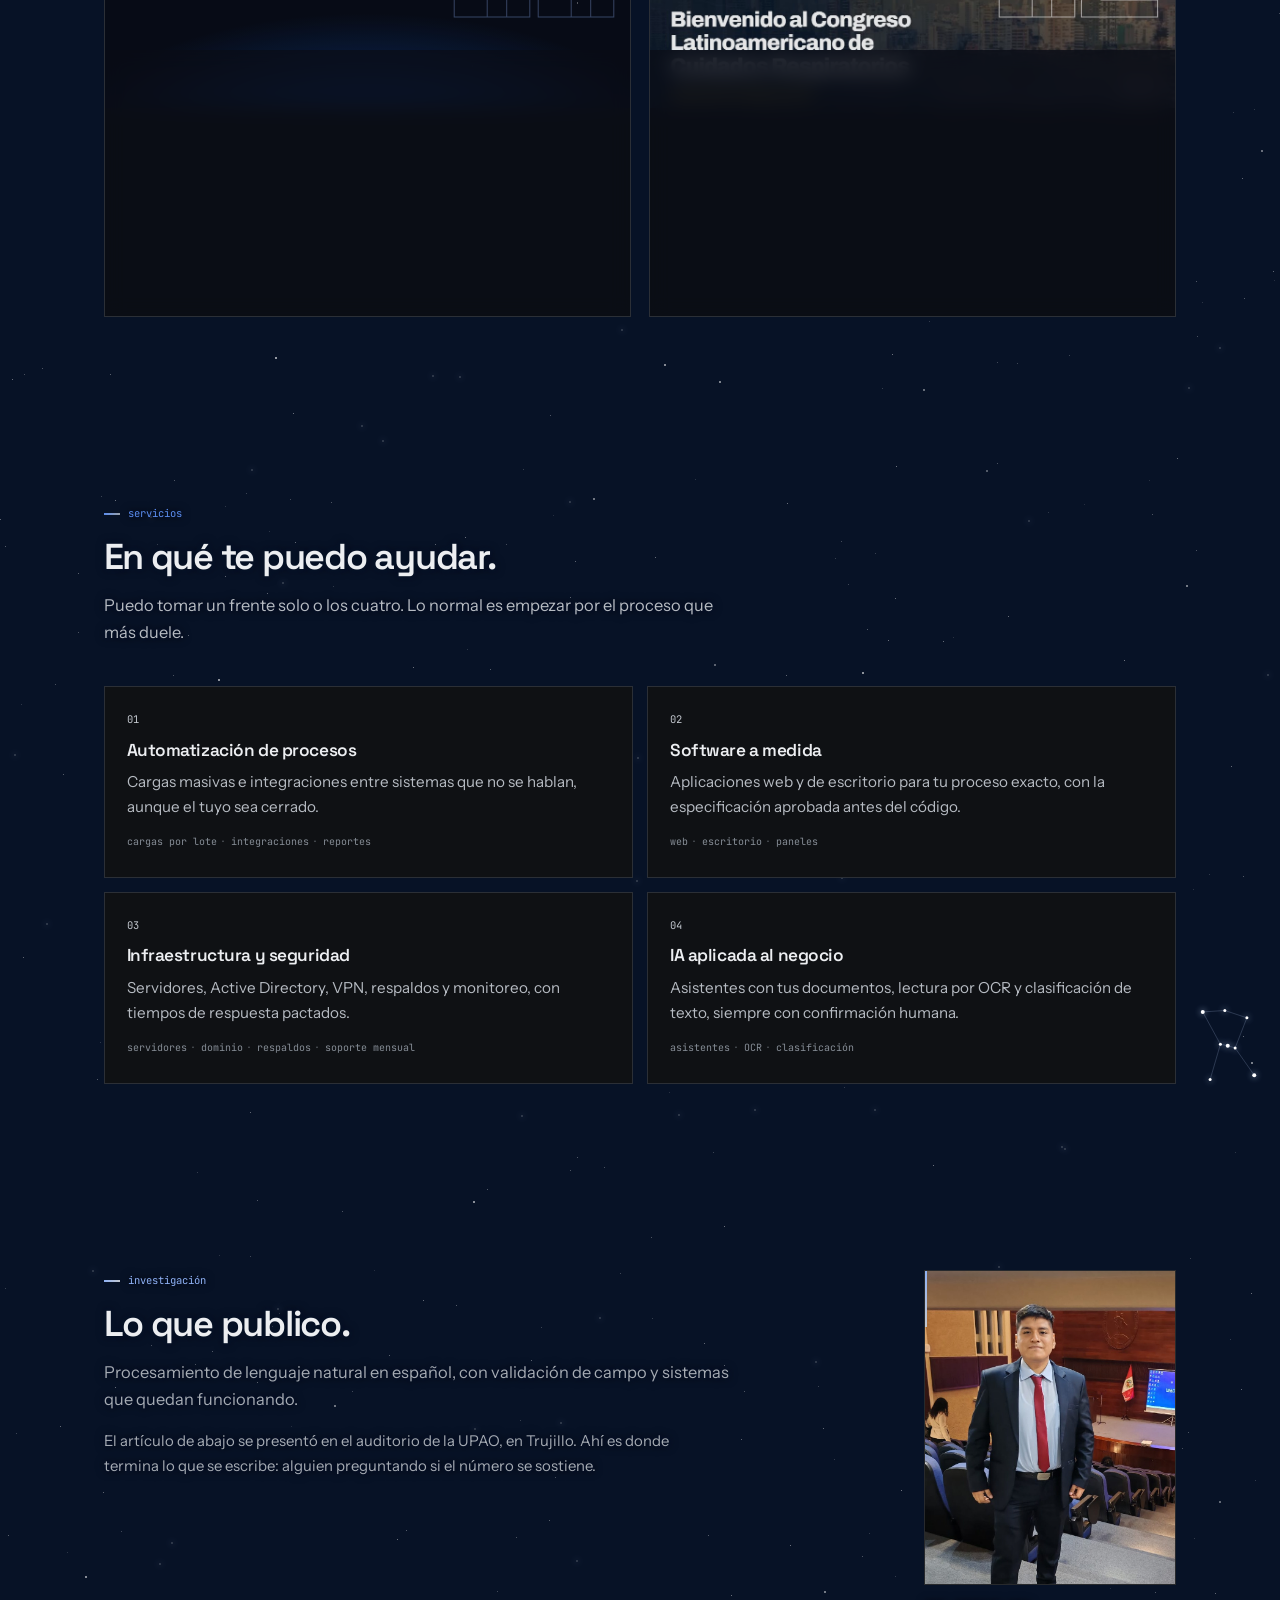
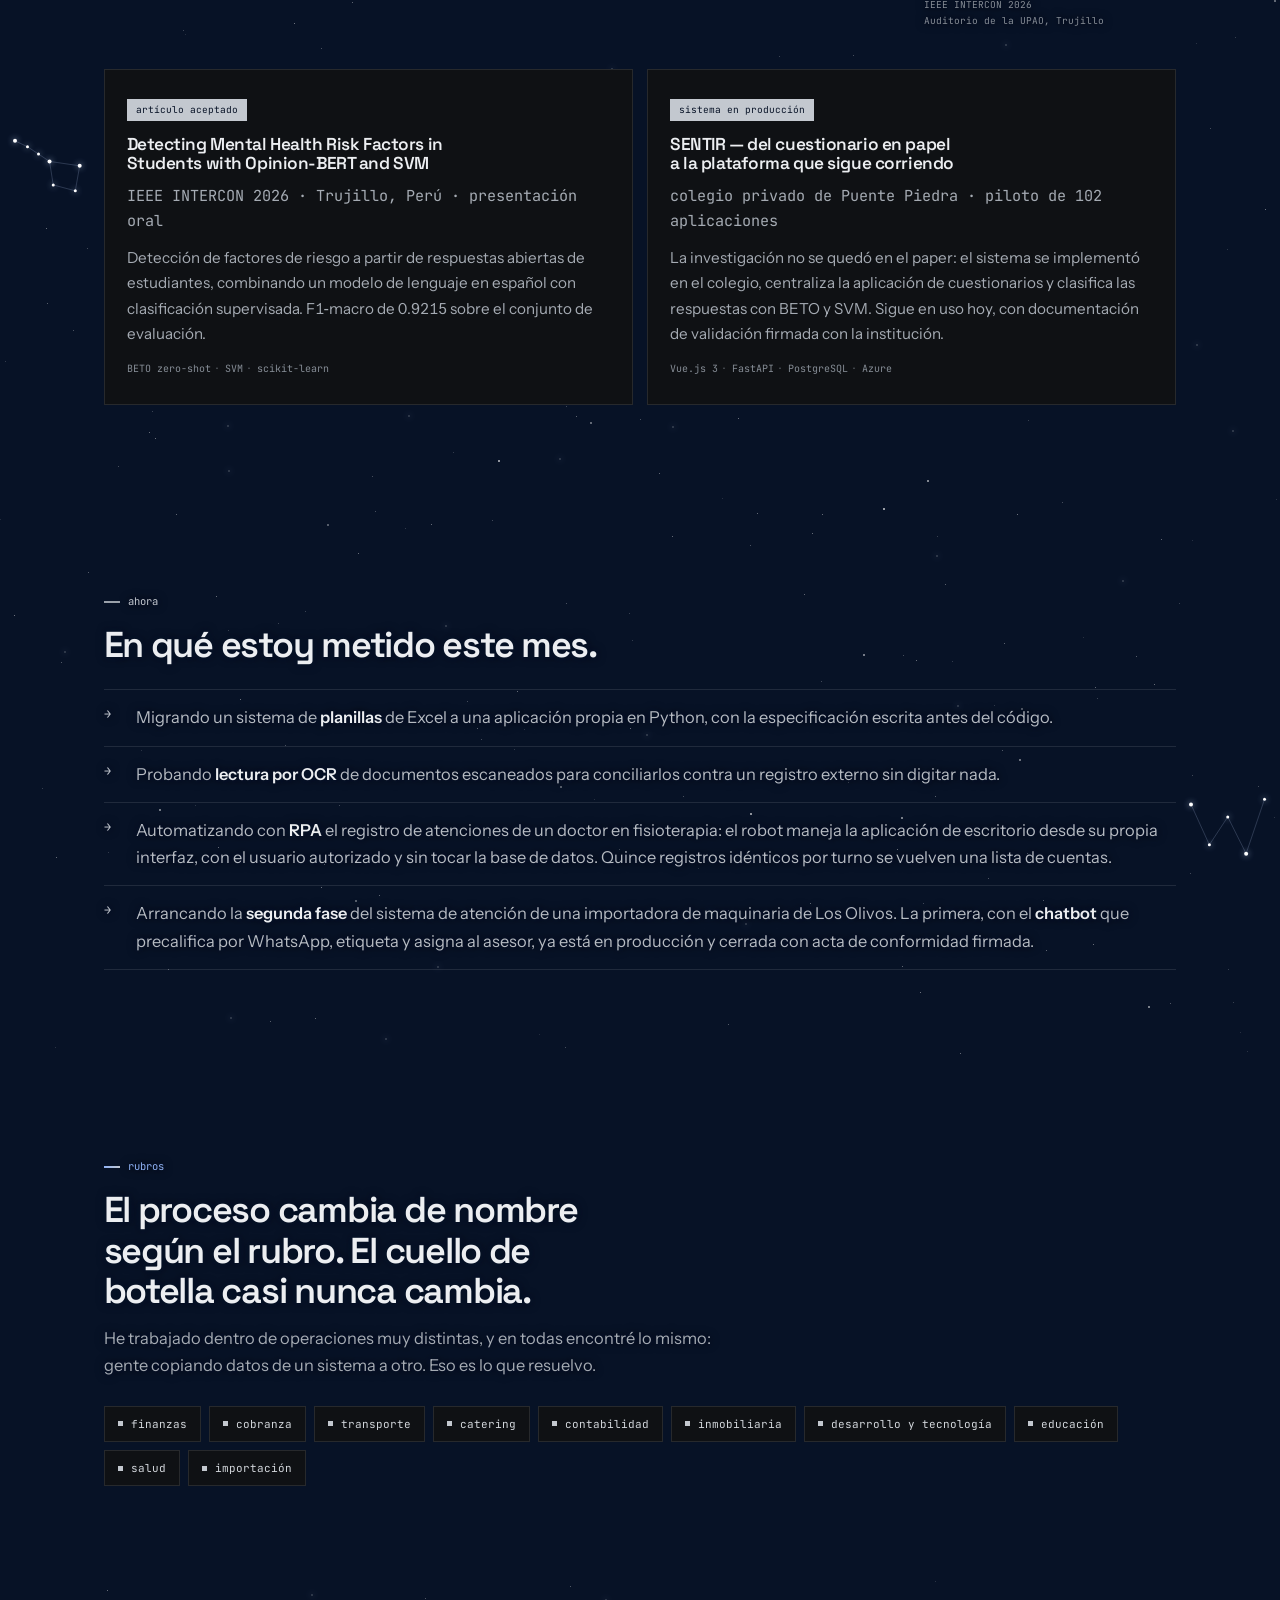
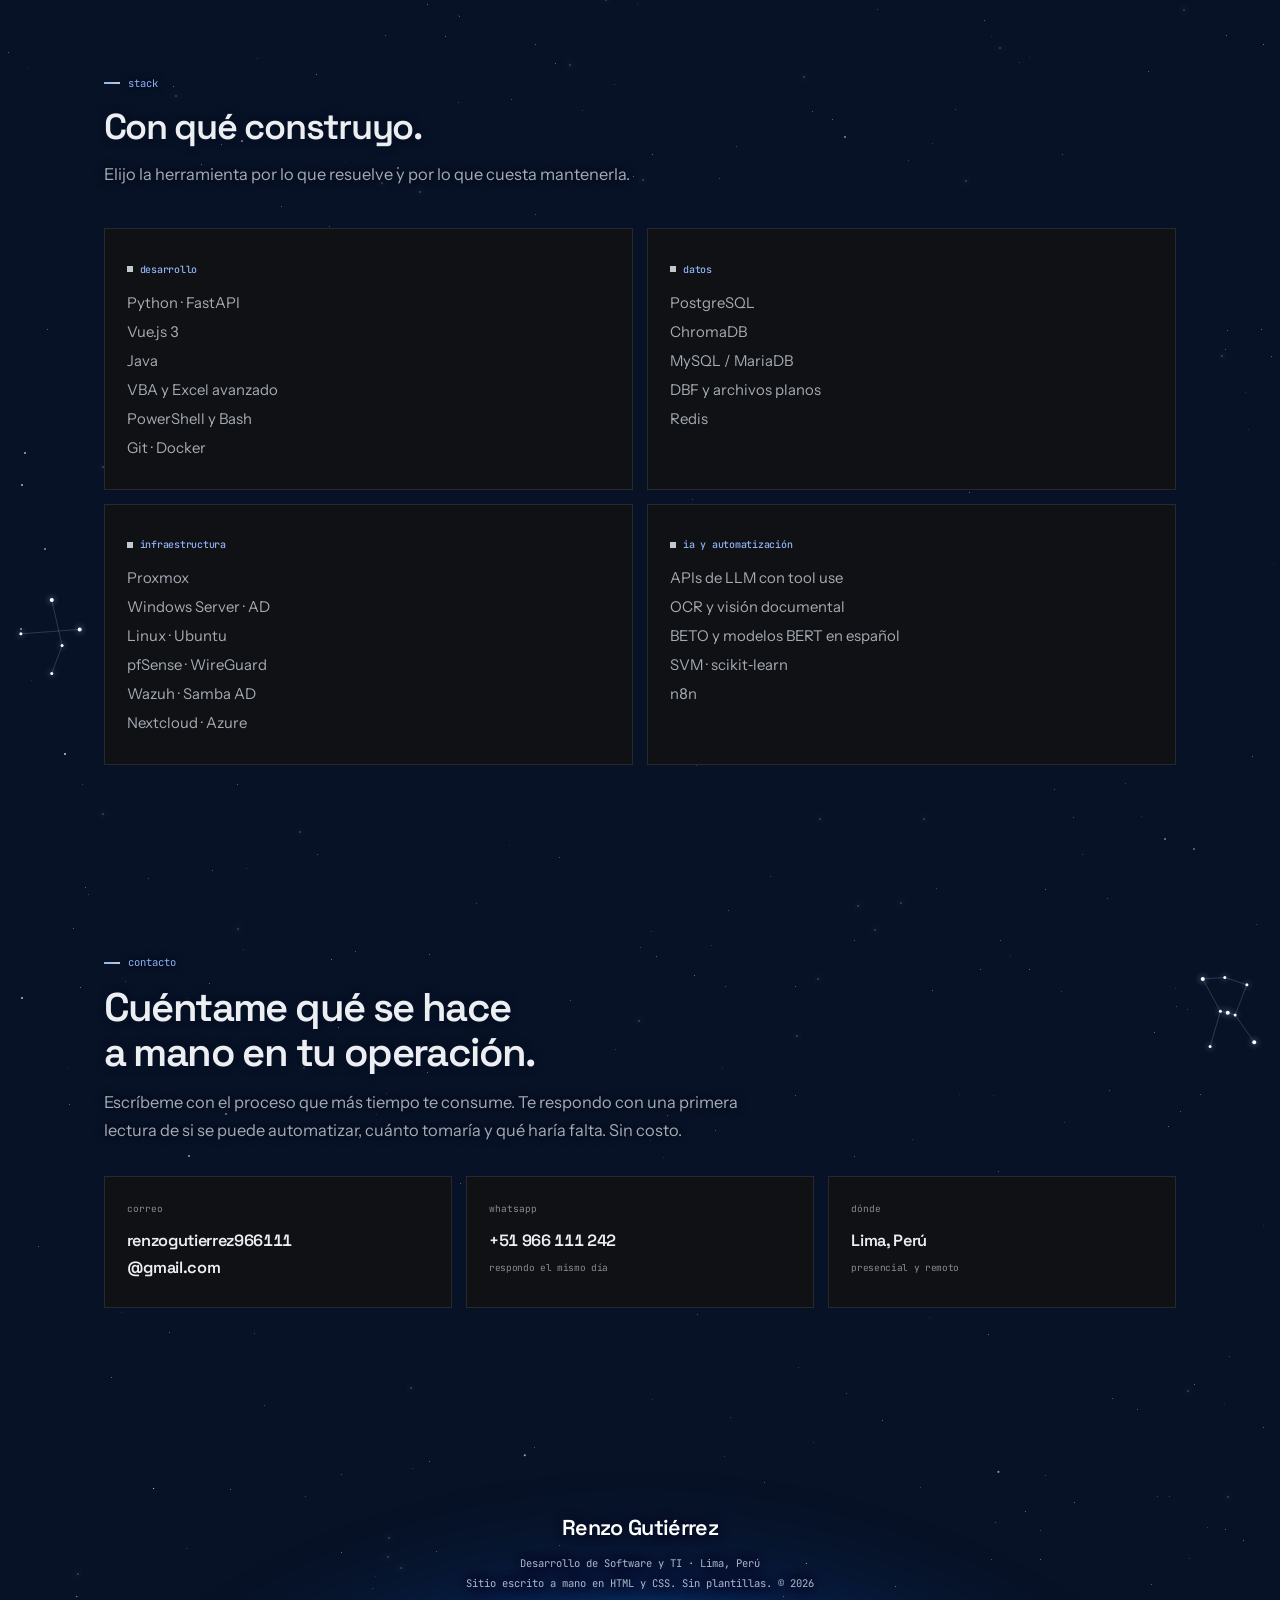
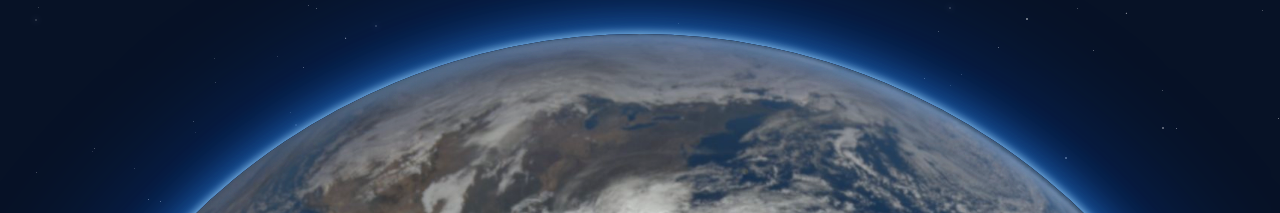
==== commit 1307d7c8: "Título de la pestaña: "Renzo Gutiérrez | Ingeniero de Sistemas" Co-Authored-By: Claude Opus 5.5 <nor" ====
--- a/index.html
+++ b/index.html
@@ -3,7 +3,7 @@
 <head>
 <meta charset="UTF-8">
 <meta name="viewport" content="width=device-width, initial-scale=1.0">
-<title>Renzo Gutiérrez — ingeniero de sistemas</title>
+<title>Renzo Gutiérrez | Ingeniero de Sistemas</title>
 <meta name="description" content="Renzo Gutiérrez, ingeniero de sistemas en Lima. Automatizo procesos, construyo software a medida y administro infraestructura. Experiencia en finanzas, cobranza, transporte, catering, contabilidad, inmobiliaria, educación, salud, importación y tecnología.">
 <meta name="author" content="Renzo Gutiérrez">
 <meta name="color-scheme" content="dark">
--- a/css/estilos.css
+++ b/css/estilos.css
@@ -70,7 +70,8 @@
 .nav-links{display:flex;gap:20px;margin-left:auto;overflow-x:auto;font-family:var(--mono);font-size:11.5px;
   min-width:0;flex:0 1 auto;scrollbar-width:none;-ms-overflow-style:none}
 .nav-links::-webkit-scrollbar{display:none}
-.nav-links a{text-decoration:none;color:inherit;opacity:.72;white-space:nowrap;padding:4px 0;border-bottom:2px solid transparent;transition:.18s}
+.nav-links a{text-decoration:none;color:inherit;opacity:.72;white-space:nowrap;padding:4px 0;border-bottom:2px solid transparent;transition:.18s;
+  text-transform:uppercase;letter-spacing:.08em}
 .nav-links a:hover{opacity:1}
 .nav-links a.on{opacity:1;color:var(--dia-lt);border-bottom-color:currentColor}
 .nav.solid .nav-links a.on{color:var(--dia)}
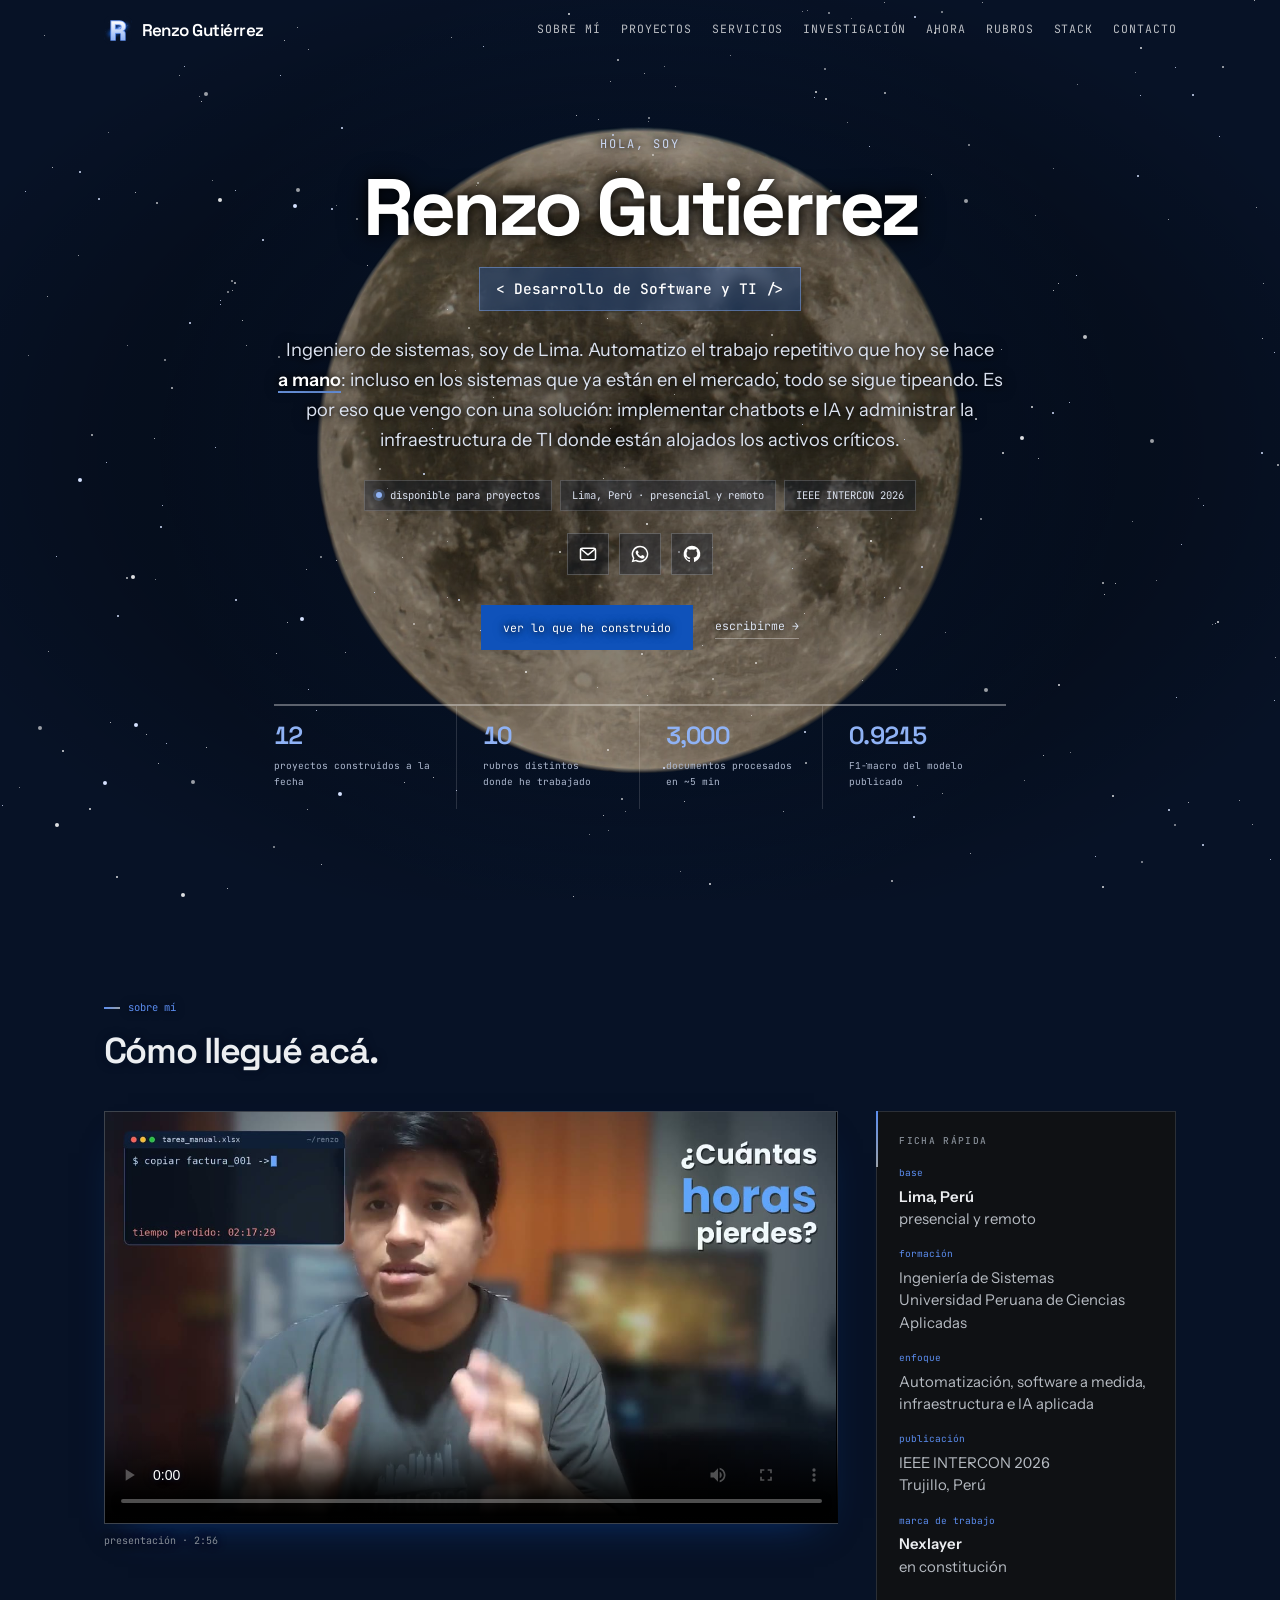
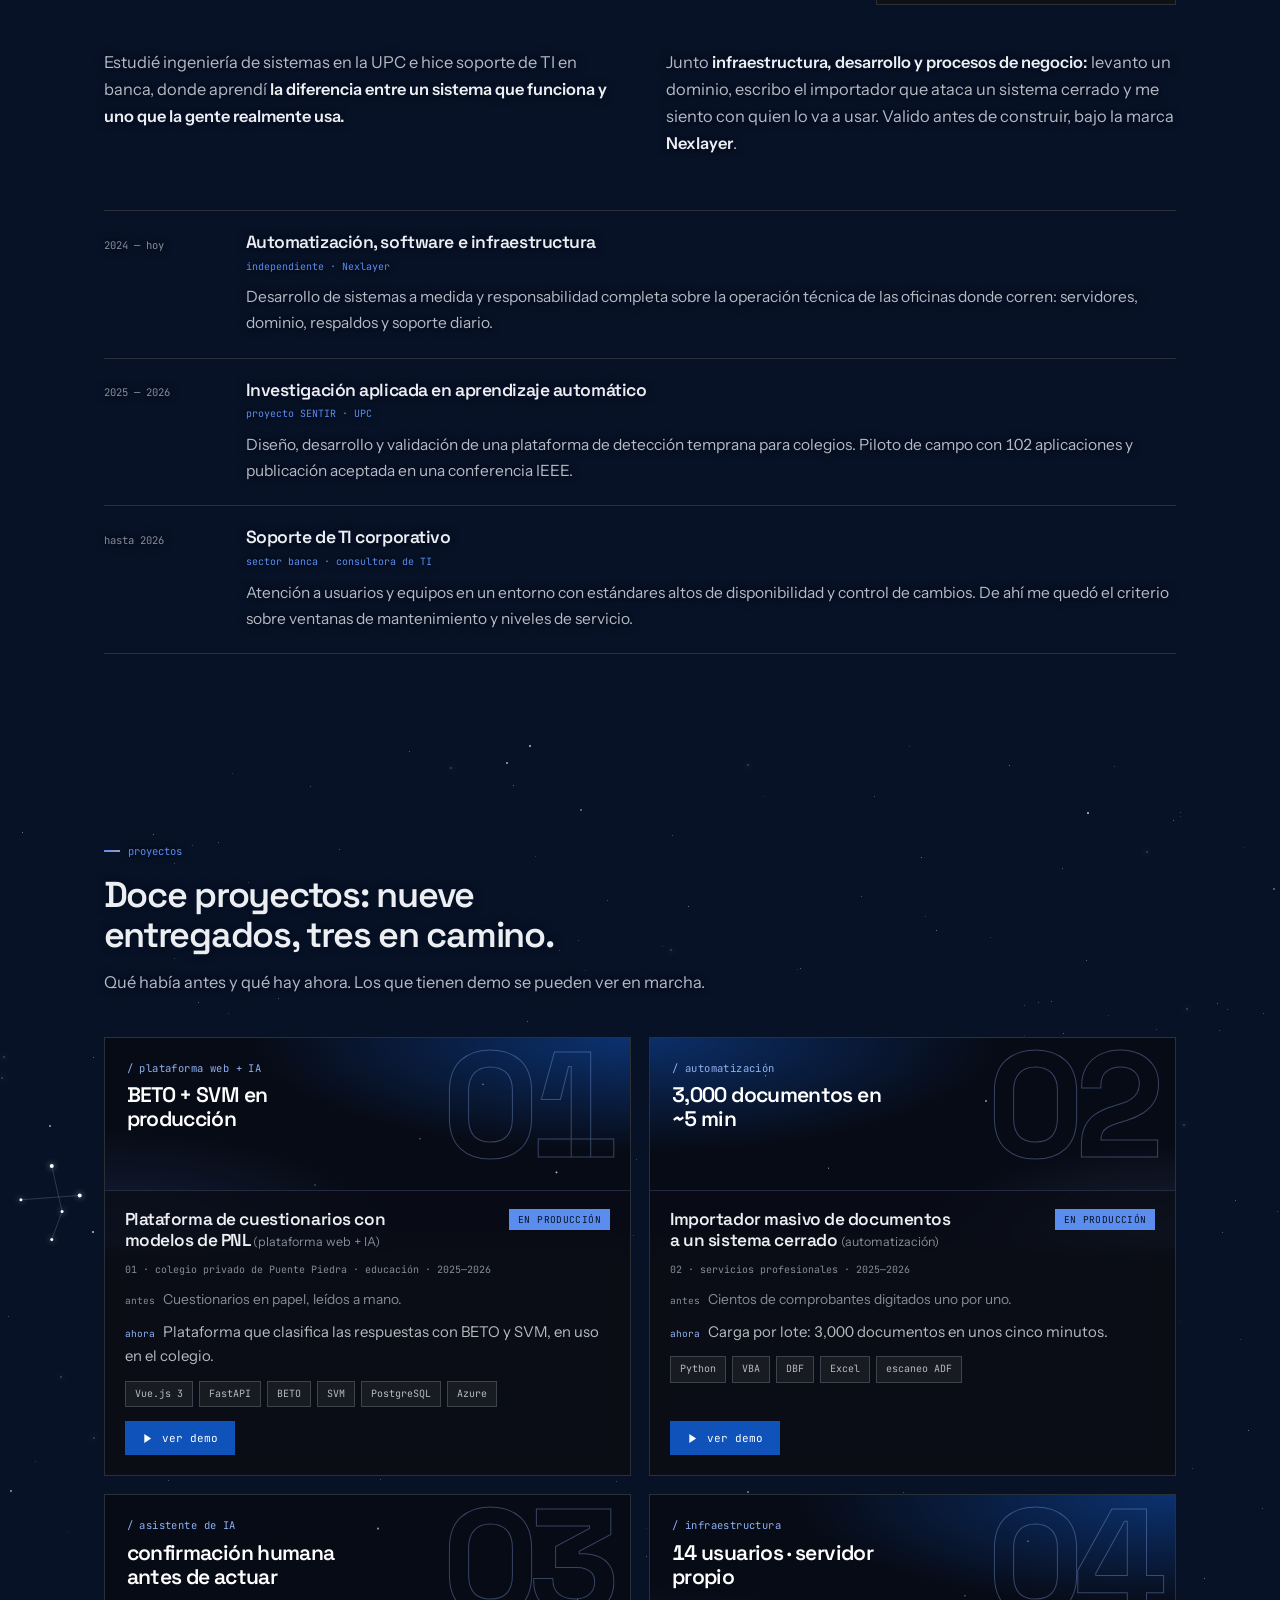
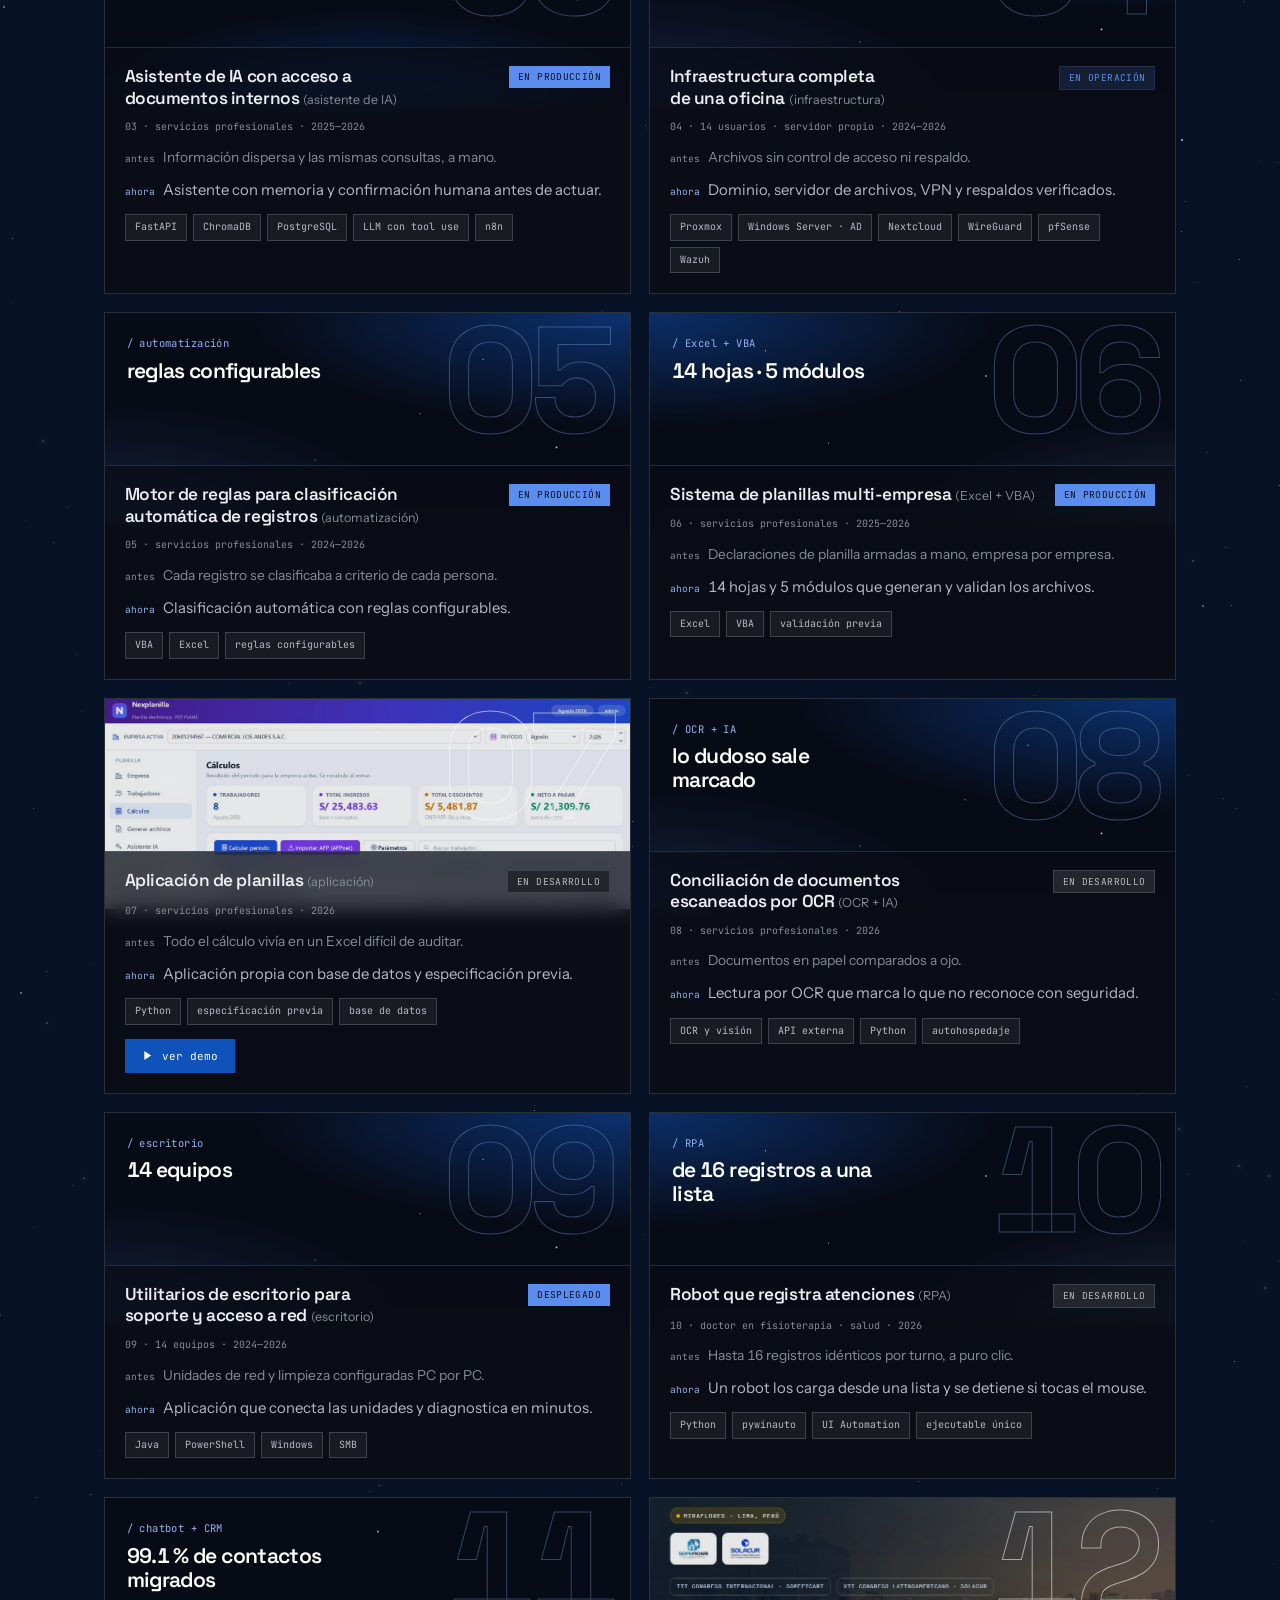
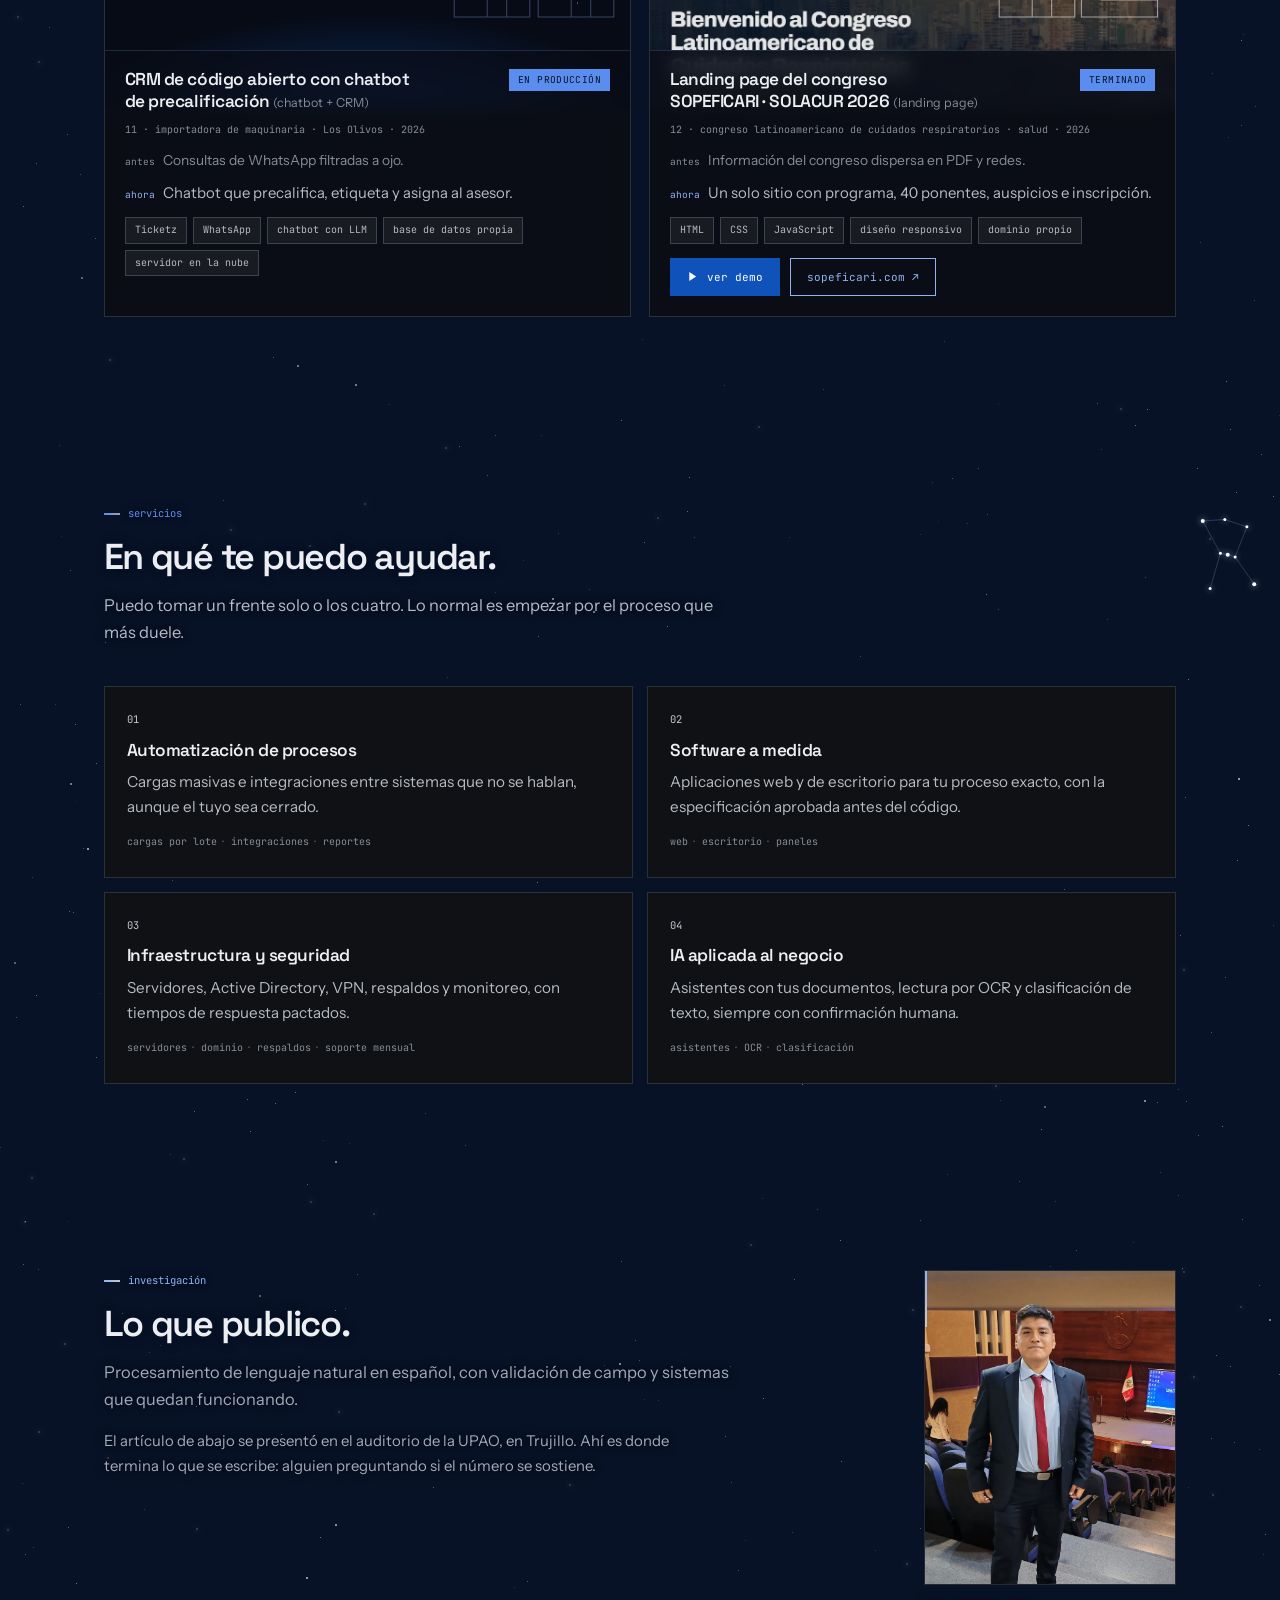
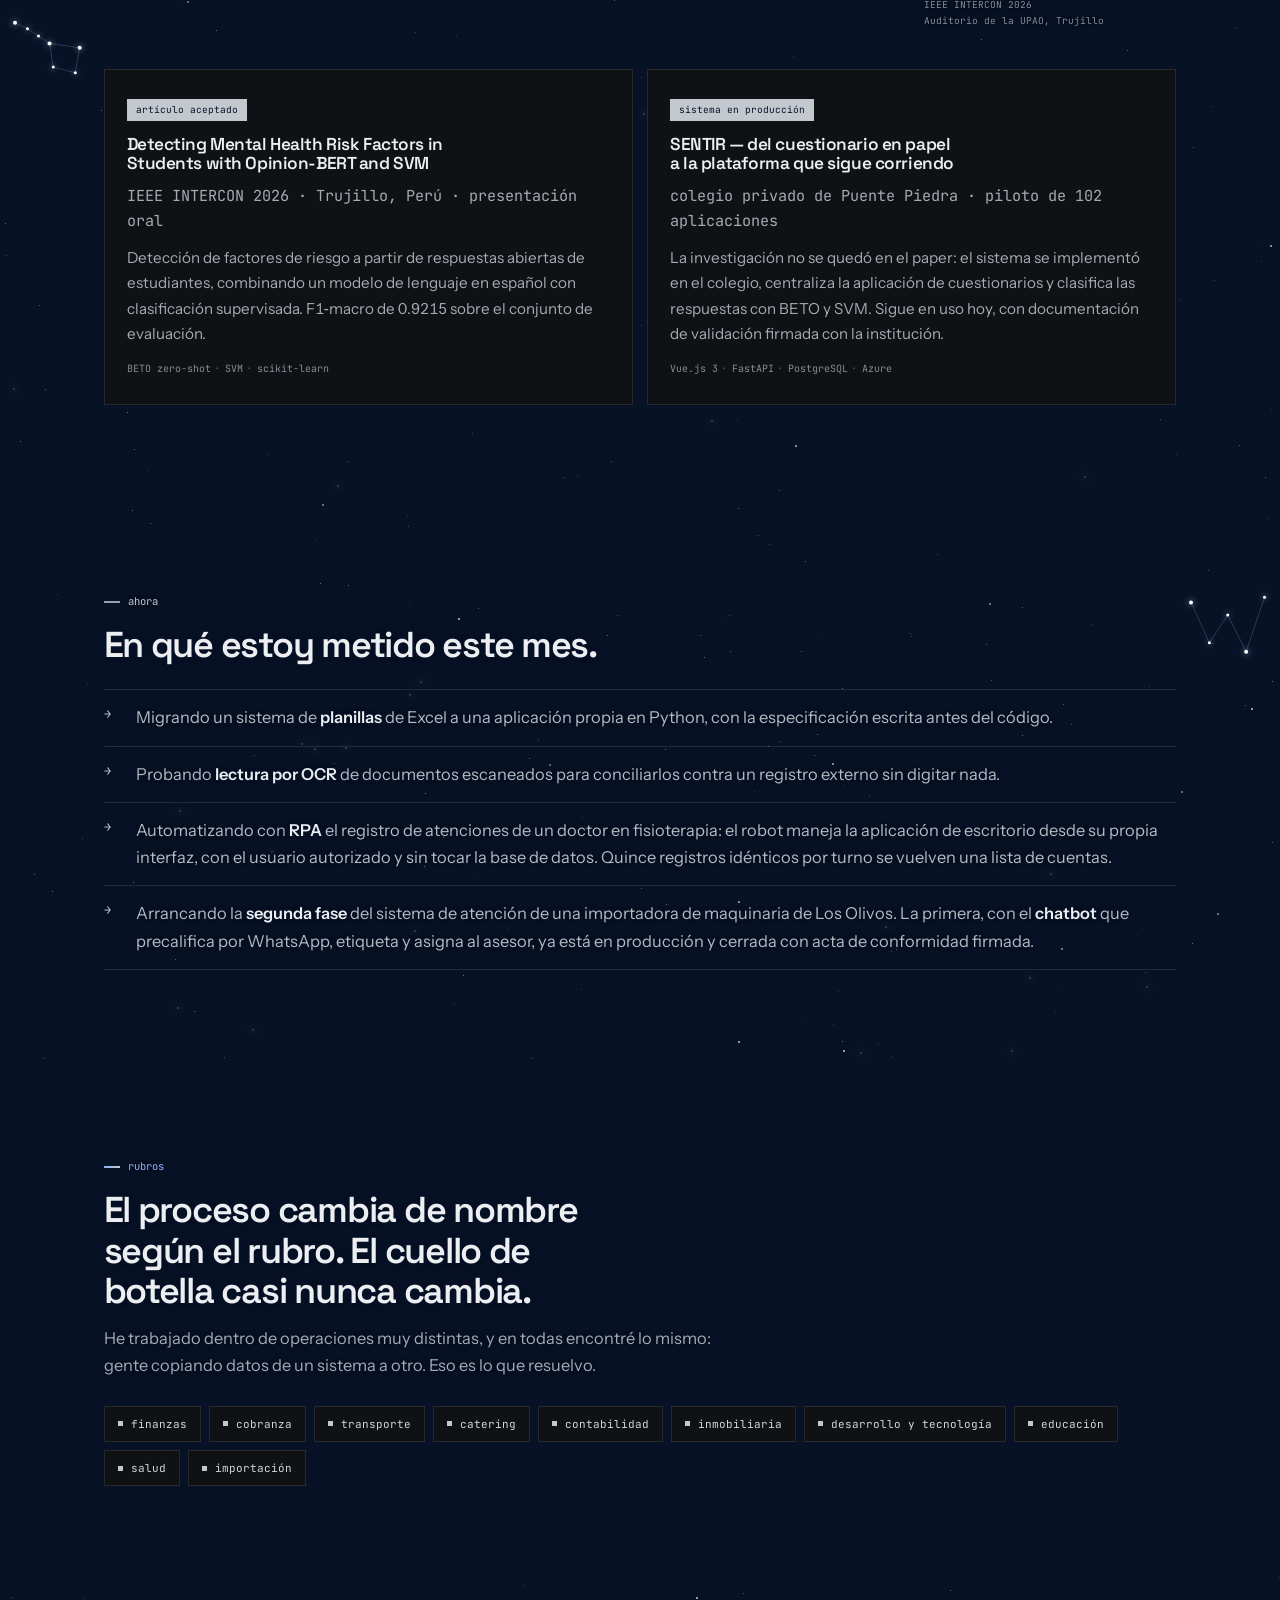
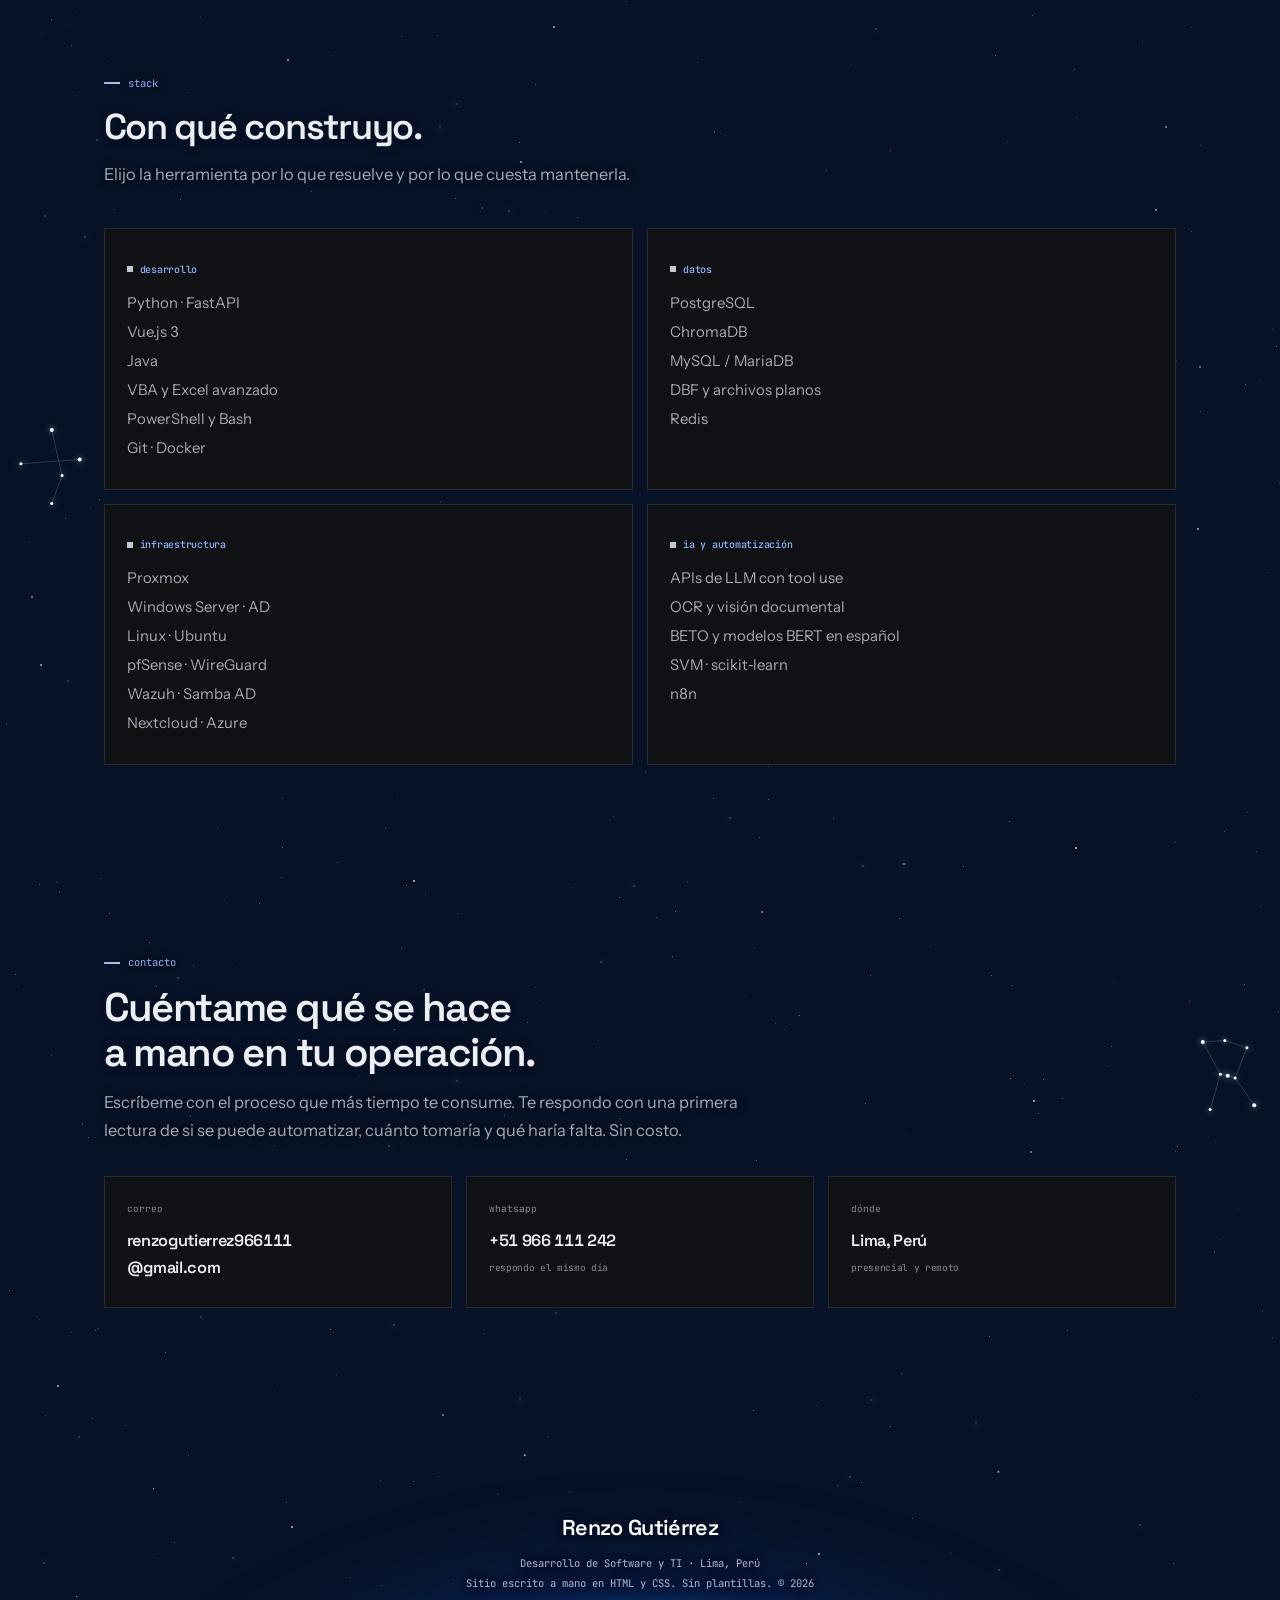
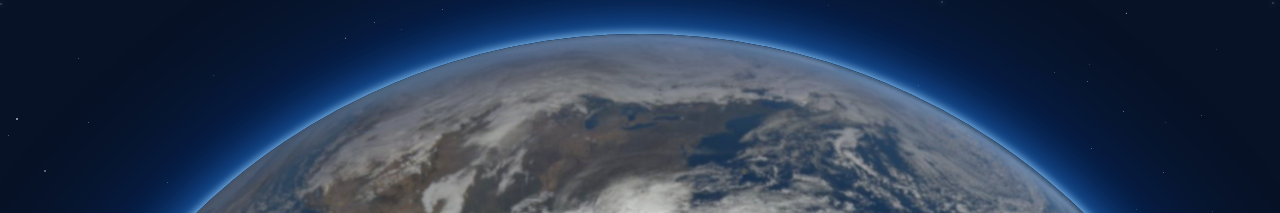
==== commit 8a77c3b4: "Agregar el logo "R eclipse" en la pestaña, la barra y al compartir - Favicon con la R rellena de luz" ====
--- a/index.html
+++ b/index.html
@@ -9,7 +9,22 @@
 <meta name="color-scheme" content="dark">
 <meta name="theme-color" content="#071226">
 
-<link rel="icon" href="data:image/svg+xml,%3Csvg xmlns='http://www.w3.org/2000/svg' viewBox='0 0 32 32'%3E%3Crect width='32' height='32' rx='6' fill='%23191B1F'/%3E%3Ctext x='16' y='23' font-family='Helvetica,Arial,sans-serif' font-size='19' font-weight='700' fill='%234FC8F2' text-anchor='middle'%3ER%3C/text%3E%3C/svg%3E">
+<!-- íconos del logo "R eclipse" -->
+<link rel="icon" href="favicon.ico" sizes="any">
+<link rel="icon" type="image/svg+xml" href="favicon.svg">
+<link rel="apple-touch-icon" href="apple-touch-icon.png">
+<link rel="manifest" href="site.webmanifest">
+
+<!-- vista previa al compartir el link (WhatsApp, LinkedIn, X) -->
+<meta property="og:type" content="website">
+<meta property="og:url" content="https://renzogutierrezramos.com/">
+<meta property="og:title" content="Renzo Gutiérrez | Ingeniero de Sistemas">
+<meta property="og:description" content="Desarrollo de software, automatización e infraestructura de TI en Lima.">
+<meta property="og:image" content="https://renzogutierrezramos.com/og-image.png">
+<meta property="og:image:width" content="1200">
+<meta property="og:image:height" content="630">
+<meta name="twitter:card" content="summary_large_image">
+<meta name="twitter:image" content="https://renzogutierrezramos.com/og-image.png">
 
 <link rel="preconnect" href="https://fonts.googleapis.com">
 <link rel="preconnect" href="https://fonts.gstatic.com" crossorigin>
@@ -28,7 +43,7 @@
 <!-- ================= barra superior ================= -->
 <header class="nav" id="nav">
   <div class="nav-in">
-    <a class="nav-name" href="#inicio">Renzo Gutiérrez</a>
+    <a class="nav-name" href="#inicio"><img class="nav-logo" src="favicon.svg" alt="" width="28" height="28">Renzo Gutiérrez</a>
     <nav class="nav-links" id="menu" aria-label="Secciones">
       <a href="#sobre-mi">sobre mí</a>
       <a href="#proyectos">proyectos</a>
--- a/css/estilos.css
+++ b/css/estilos.css
@@ -64,7 +64,9 @@
   transition:background .3s ease,border-color .3s ease,color .3s ease}
 .nav.solid{background:var(--bg);color:var(--text);border-bottom-color:var(--hair);box-shadow:0 10px 24px -22px rgba(0,0,0,.6)}
 .nav-in{max-width:1160px;margin:0 auto;display:flex;align-items:center;gap:22px;padding:0 var(--pad);height:var(--navh)}
-.nav-name{font-family:var(--dsp);font-weight:600;font-size:17px;letter-spacing:-.03em;white-space:nowrap;text-decoration:none;color:inherit}
+.nav-name{font-family:var(--dsp);font-weight:600;font-size:17px;letter-spacing:-.03em;white-space:nowrap;text-decoration:none;color:inherit;
+  display:inline-flex;align-items:center;gap:10px;flex:none}
+.nav-logo{width:28px;height:28px;border-radius:7px;flex:none}
 /* min-width:0 es obligatorio: sin él el menú no puede encogerse y
    empuja el ancho de toda la página (scroll horizontal en el celular) */
 .nav-links{display:flex;gap:20px;margin-left:auto;overflow-x:auto;font-family:var(--mono);font-size:11.5px;
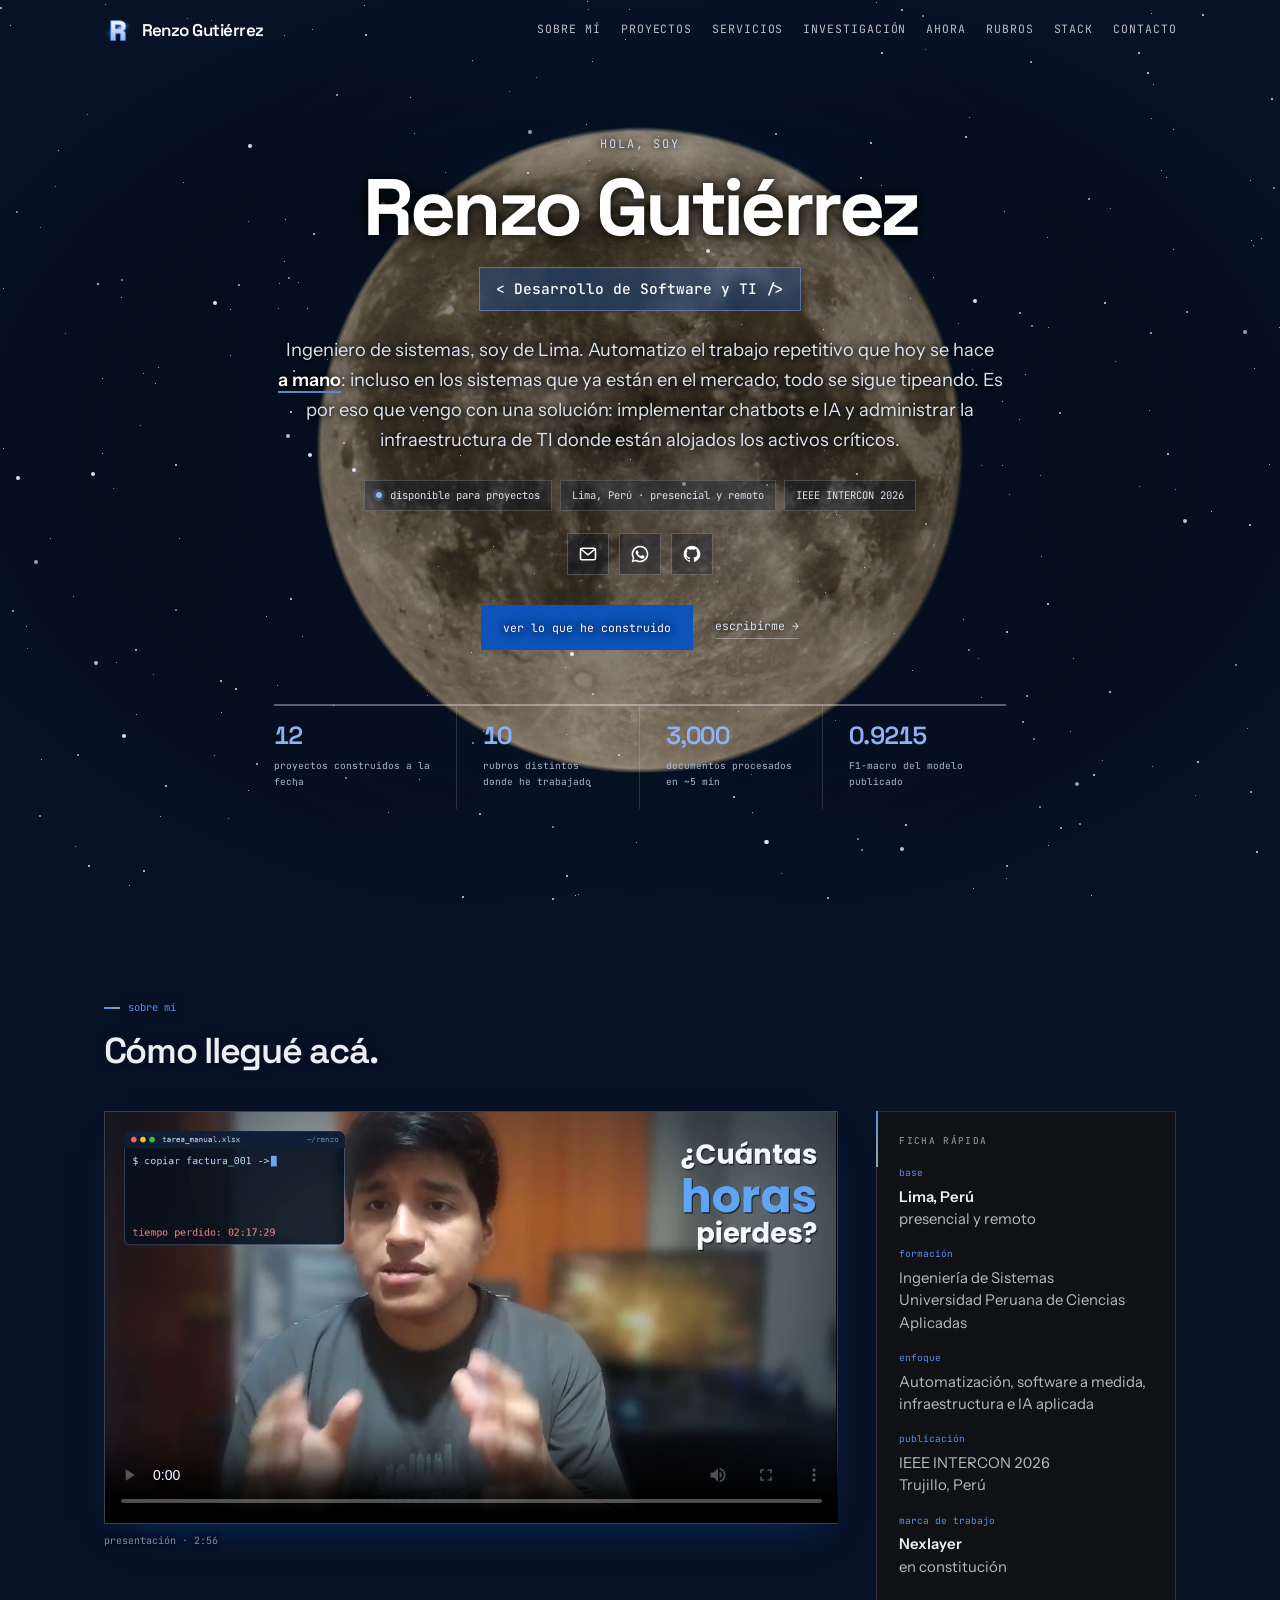
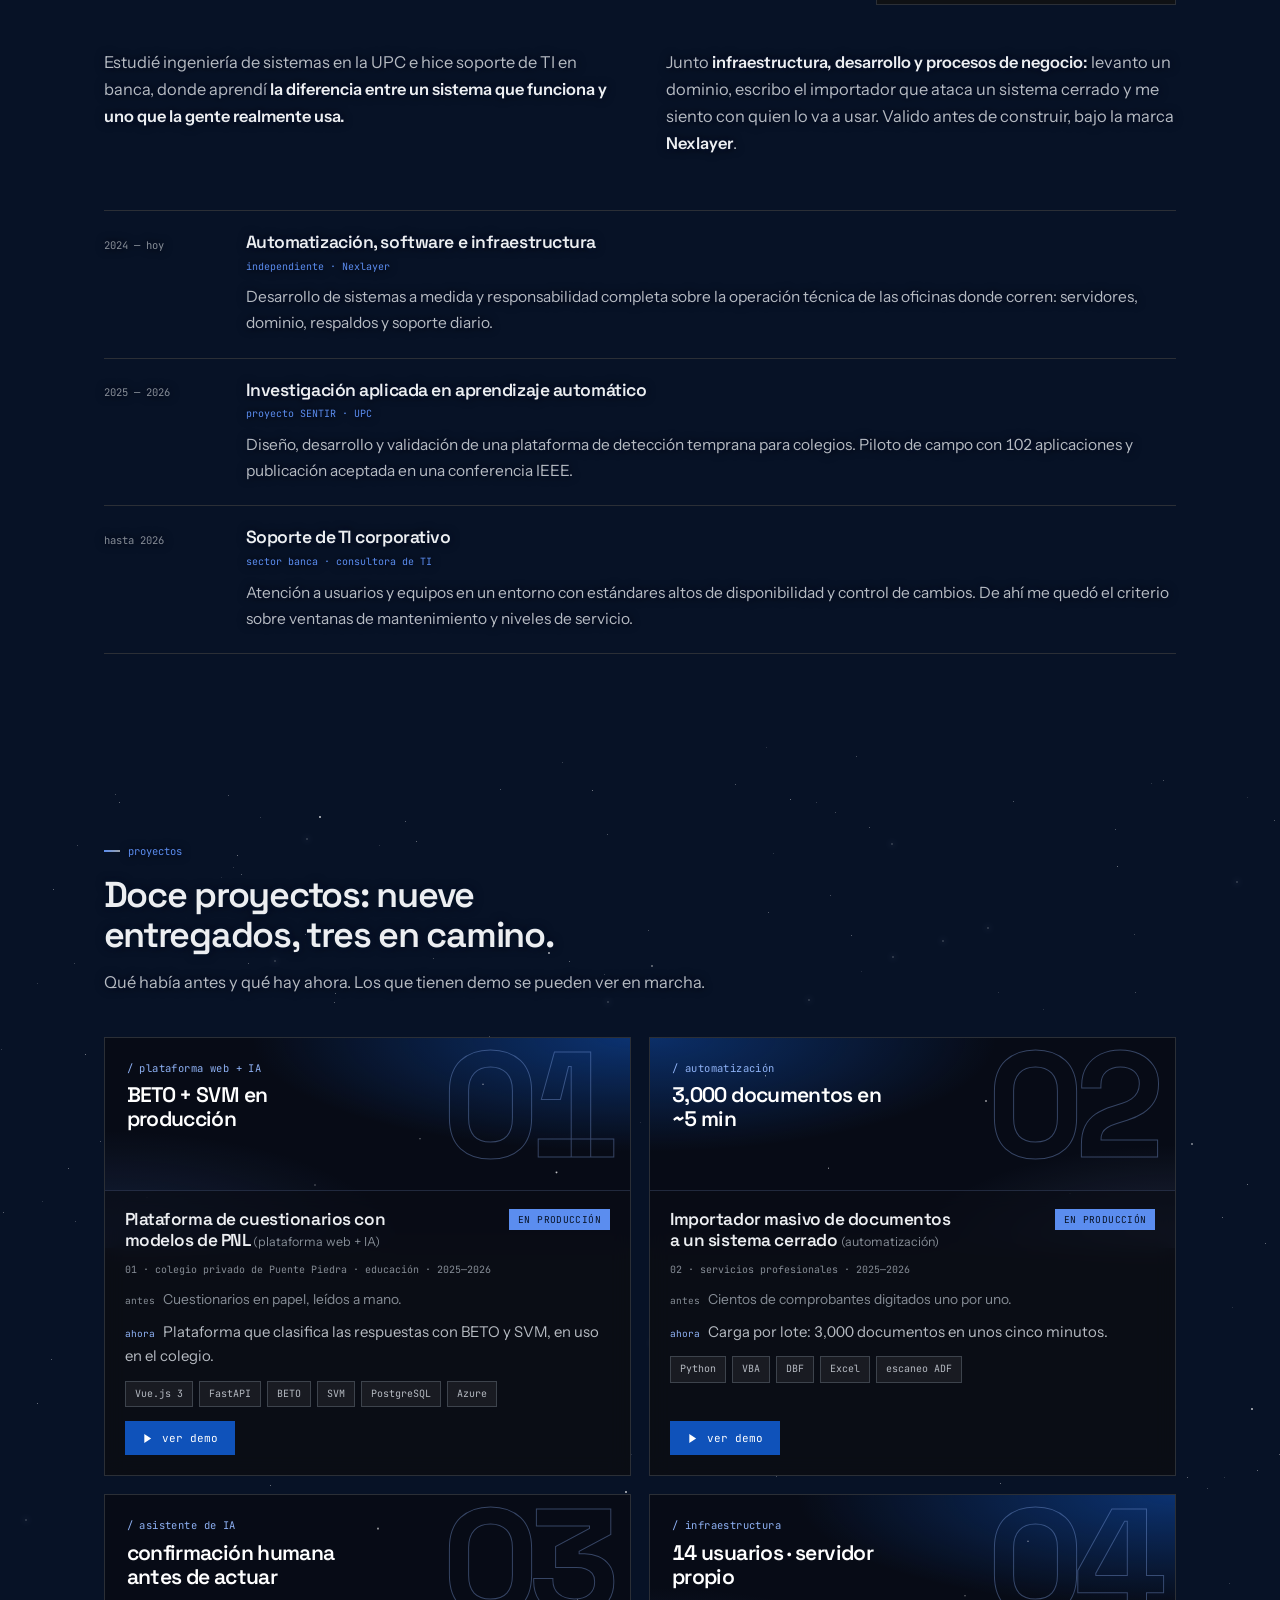
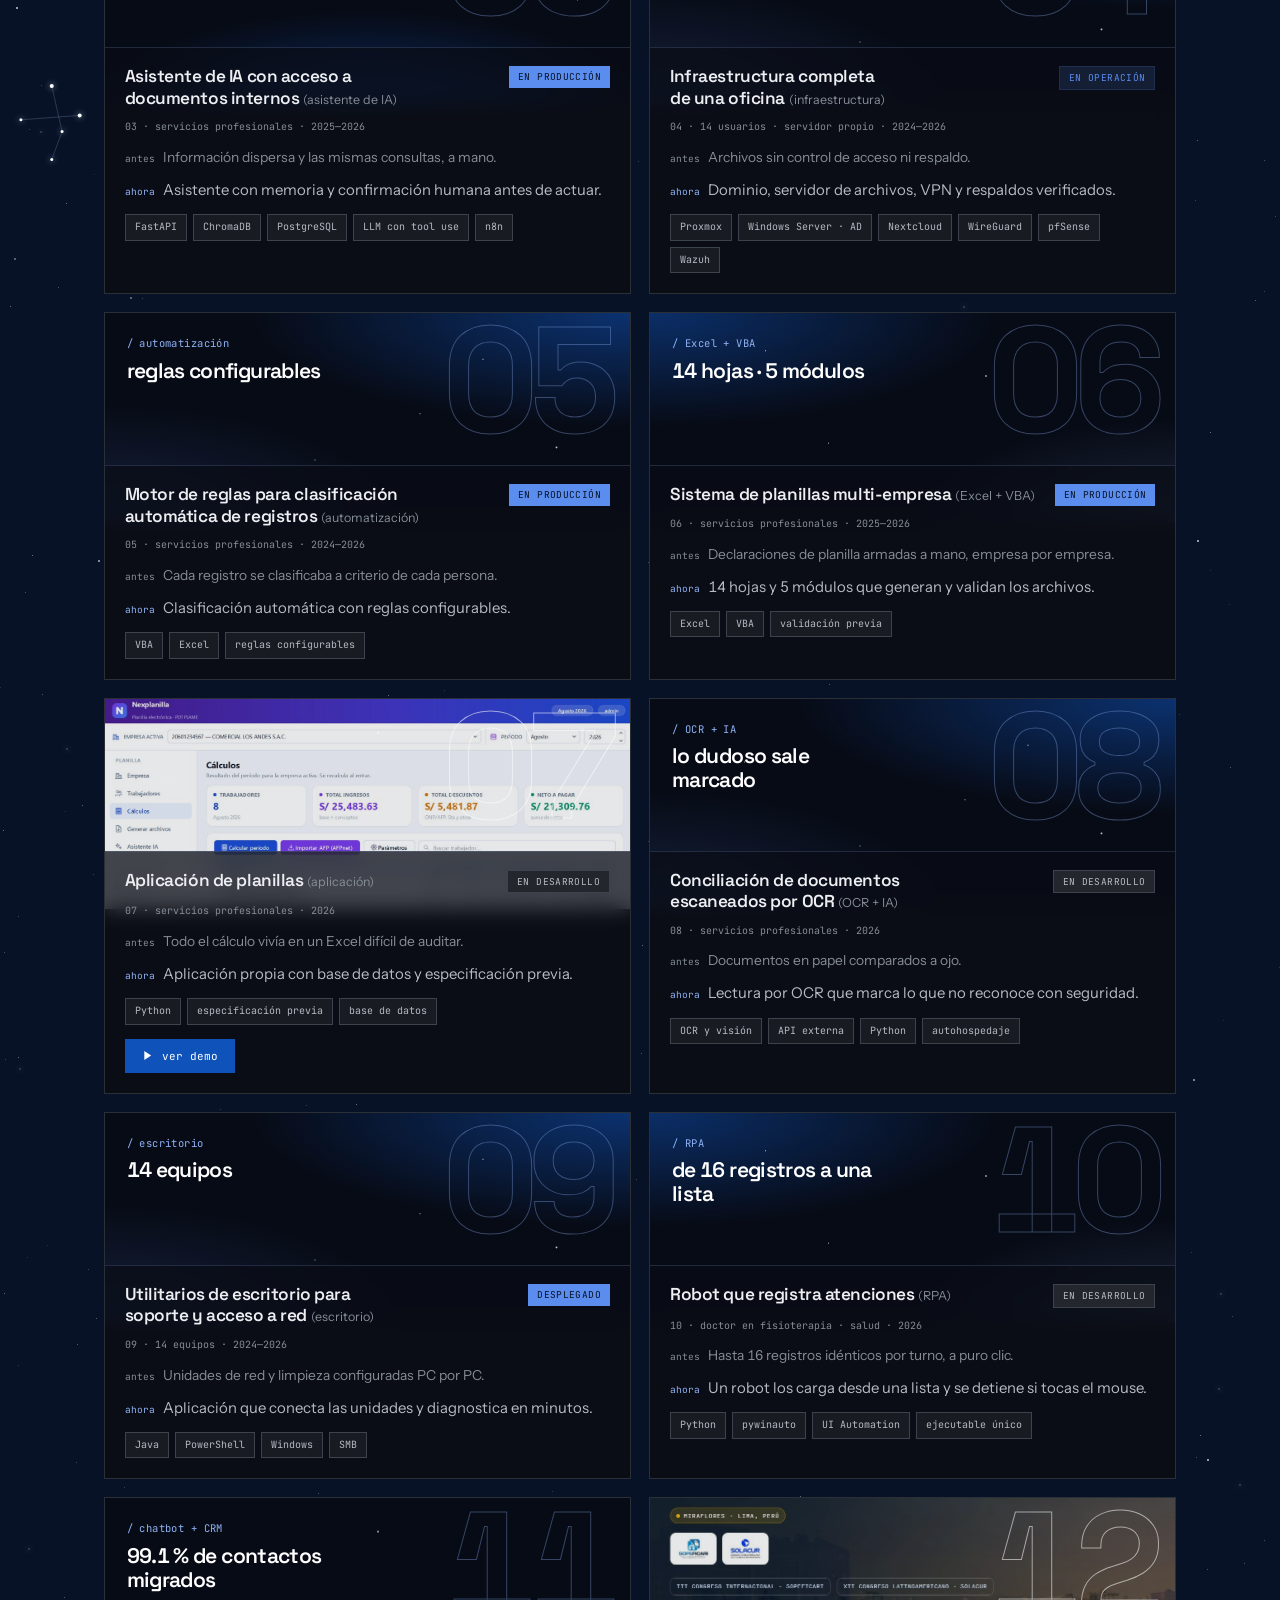
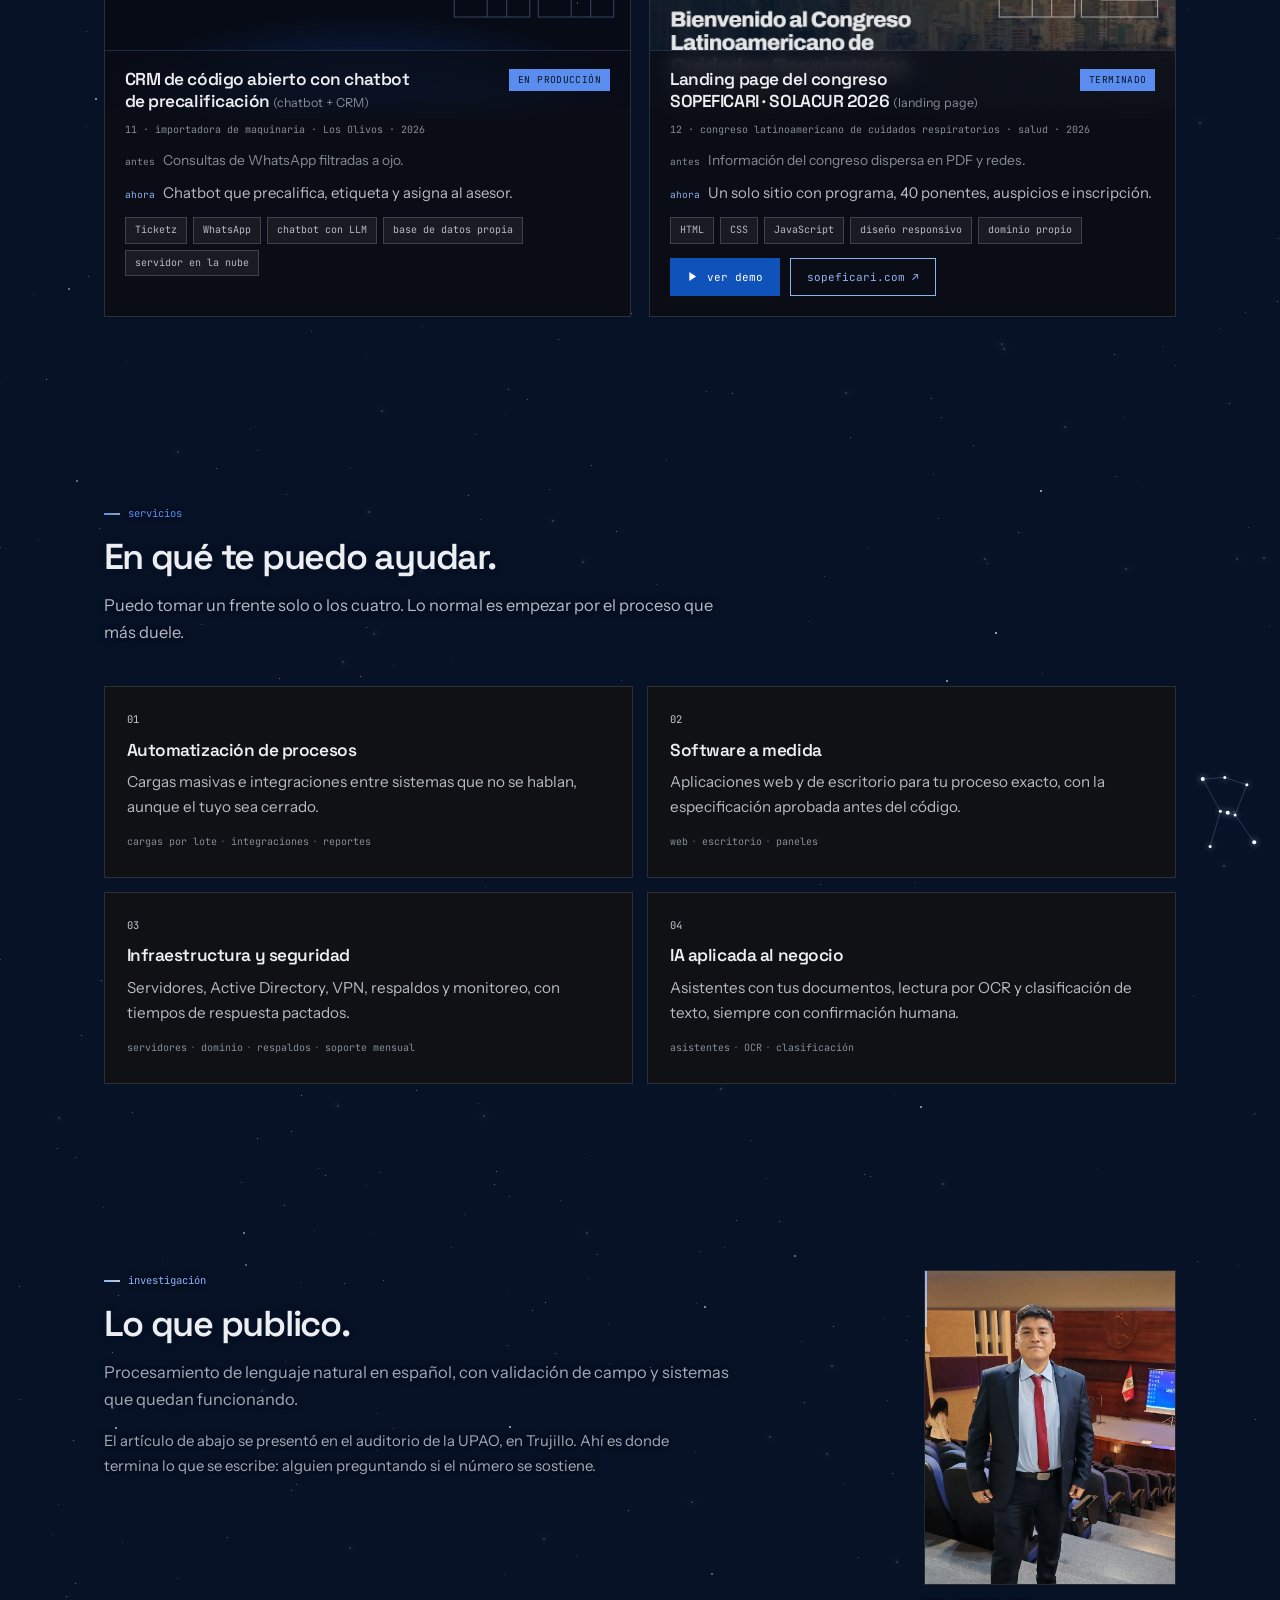
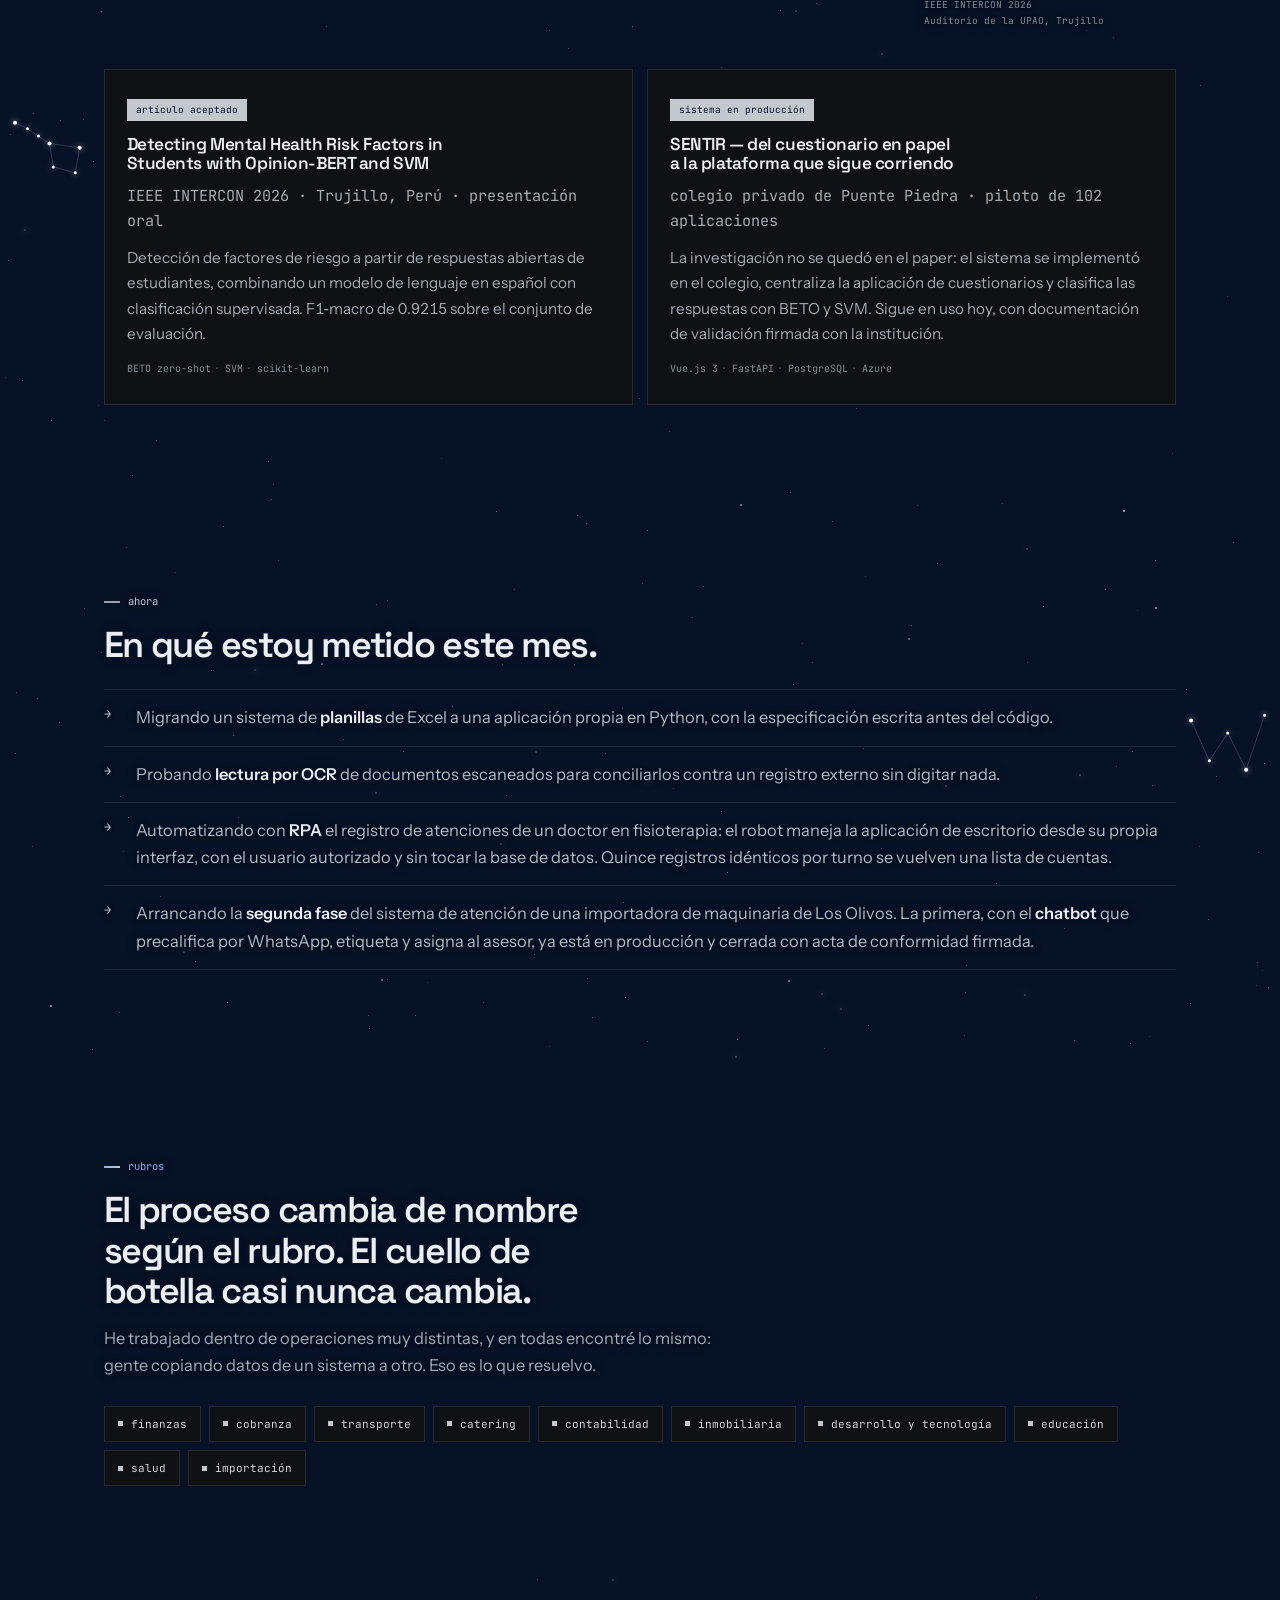
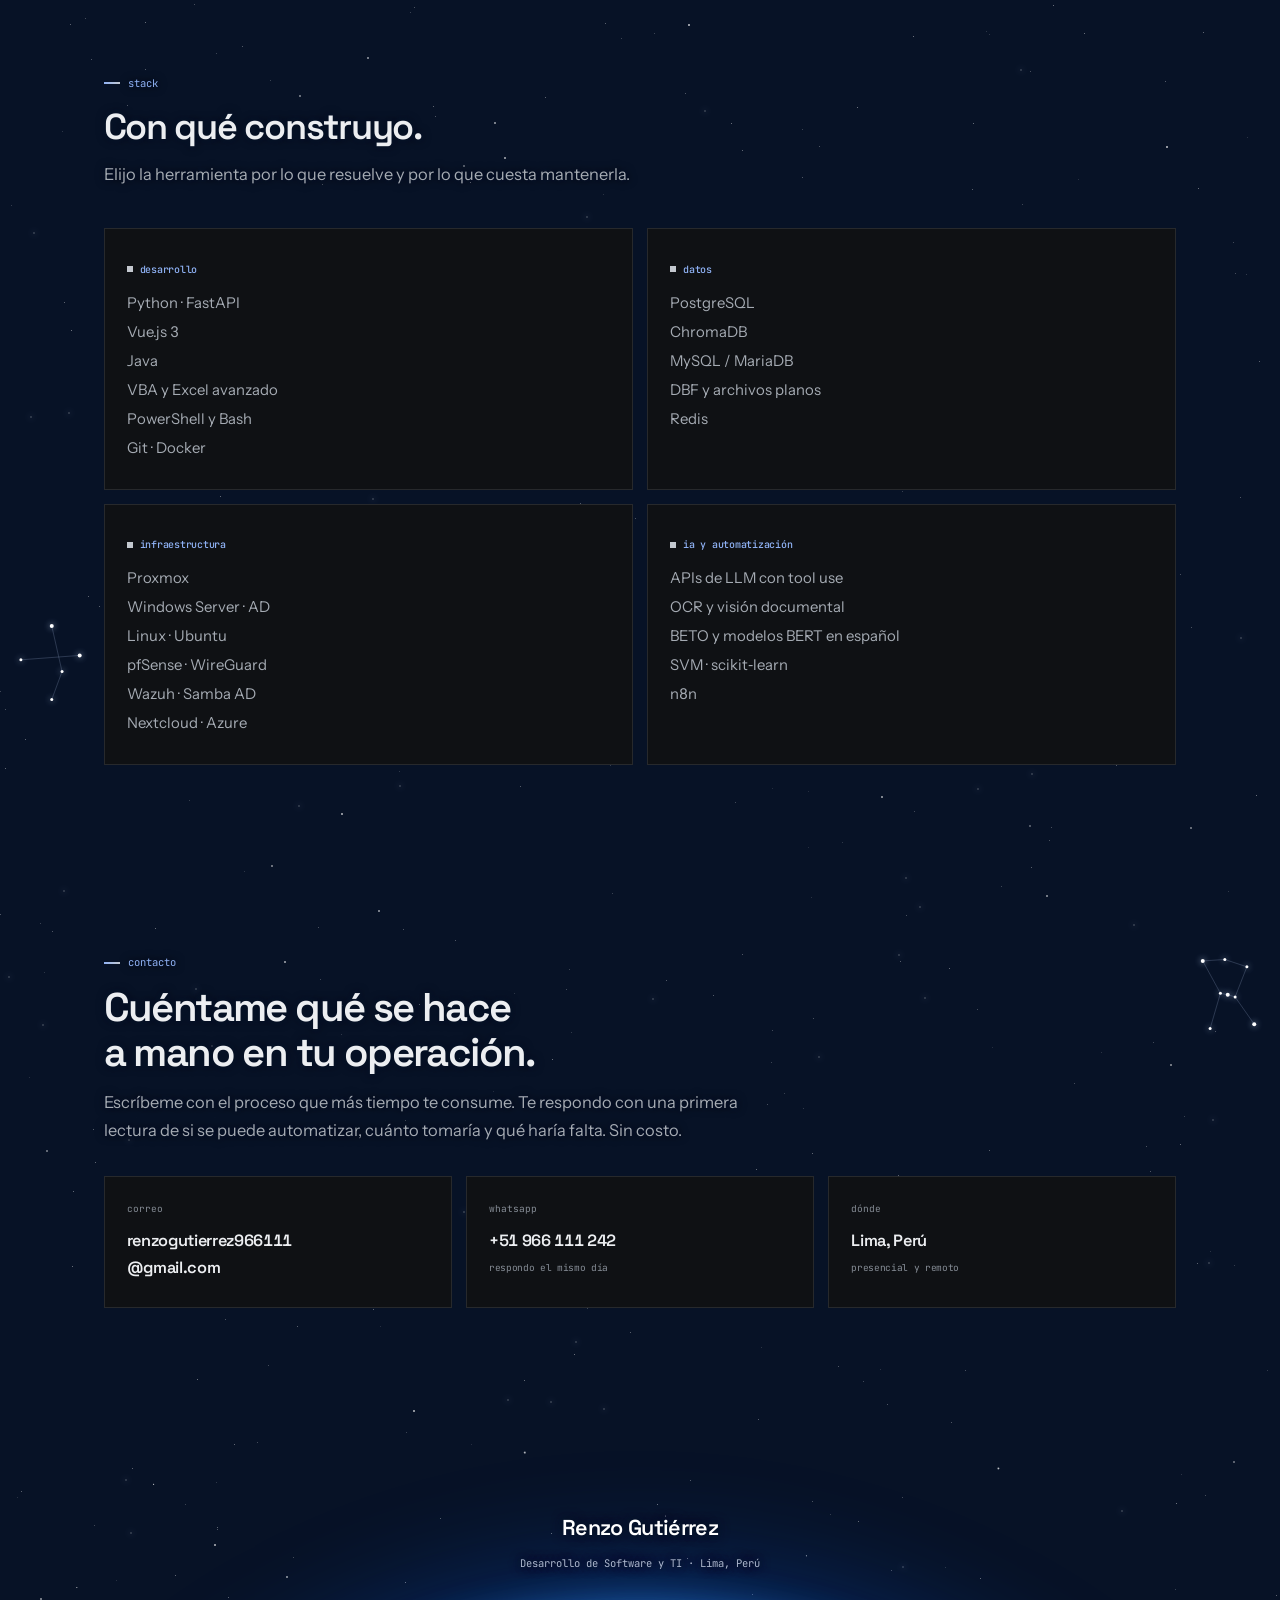
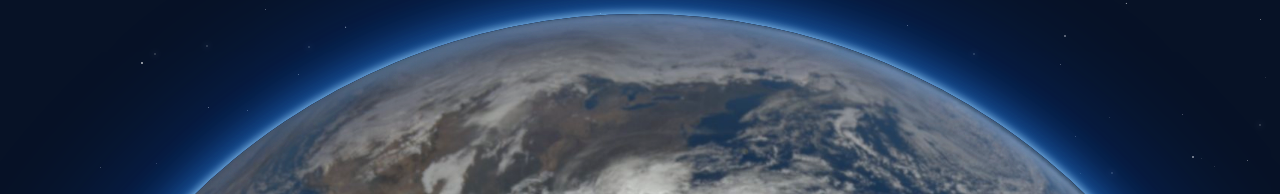
==== commit f412c98f: "Quitar la línea "Sitio escrito a mano…" del pie Co-Authored-By: Claude Opus 5.5 <noreply@anthropic.c" ====
--- a/index.html
+++ b/index.html
@@ -548,7 +548,6 @@
   <div class="tierra-in">
     <p class="tierra-nombre">Renzo Gutiérrez</p>
     <p>Desarrollo de Software y TI · Lima, Perú</p>
-    <p>Sitio escrito a mano en HTML y CSS. Sin plantillas. © 2026</p>
   </div>
   <div class="planeta" aria-hidden="true"></div>
 </footer>
